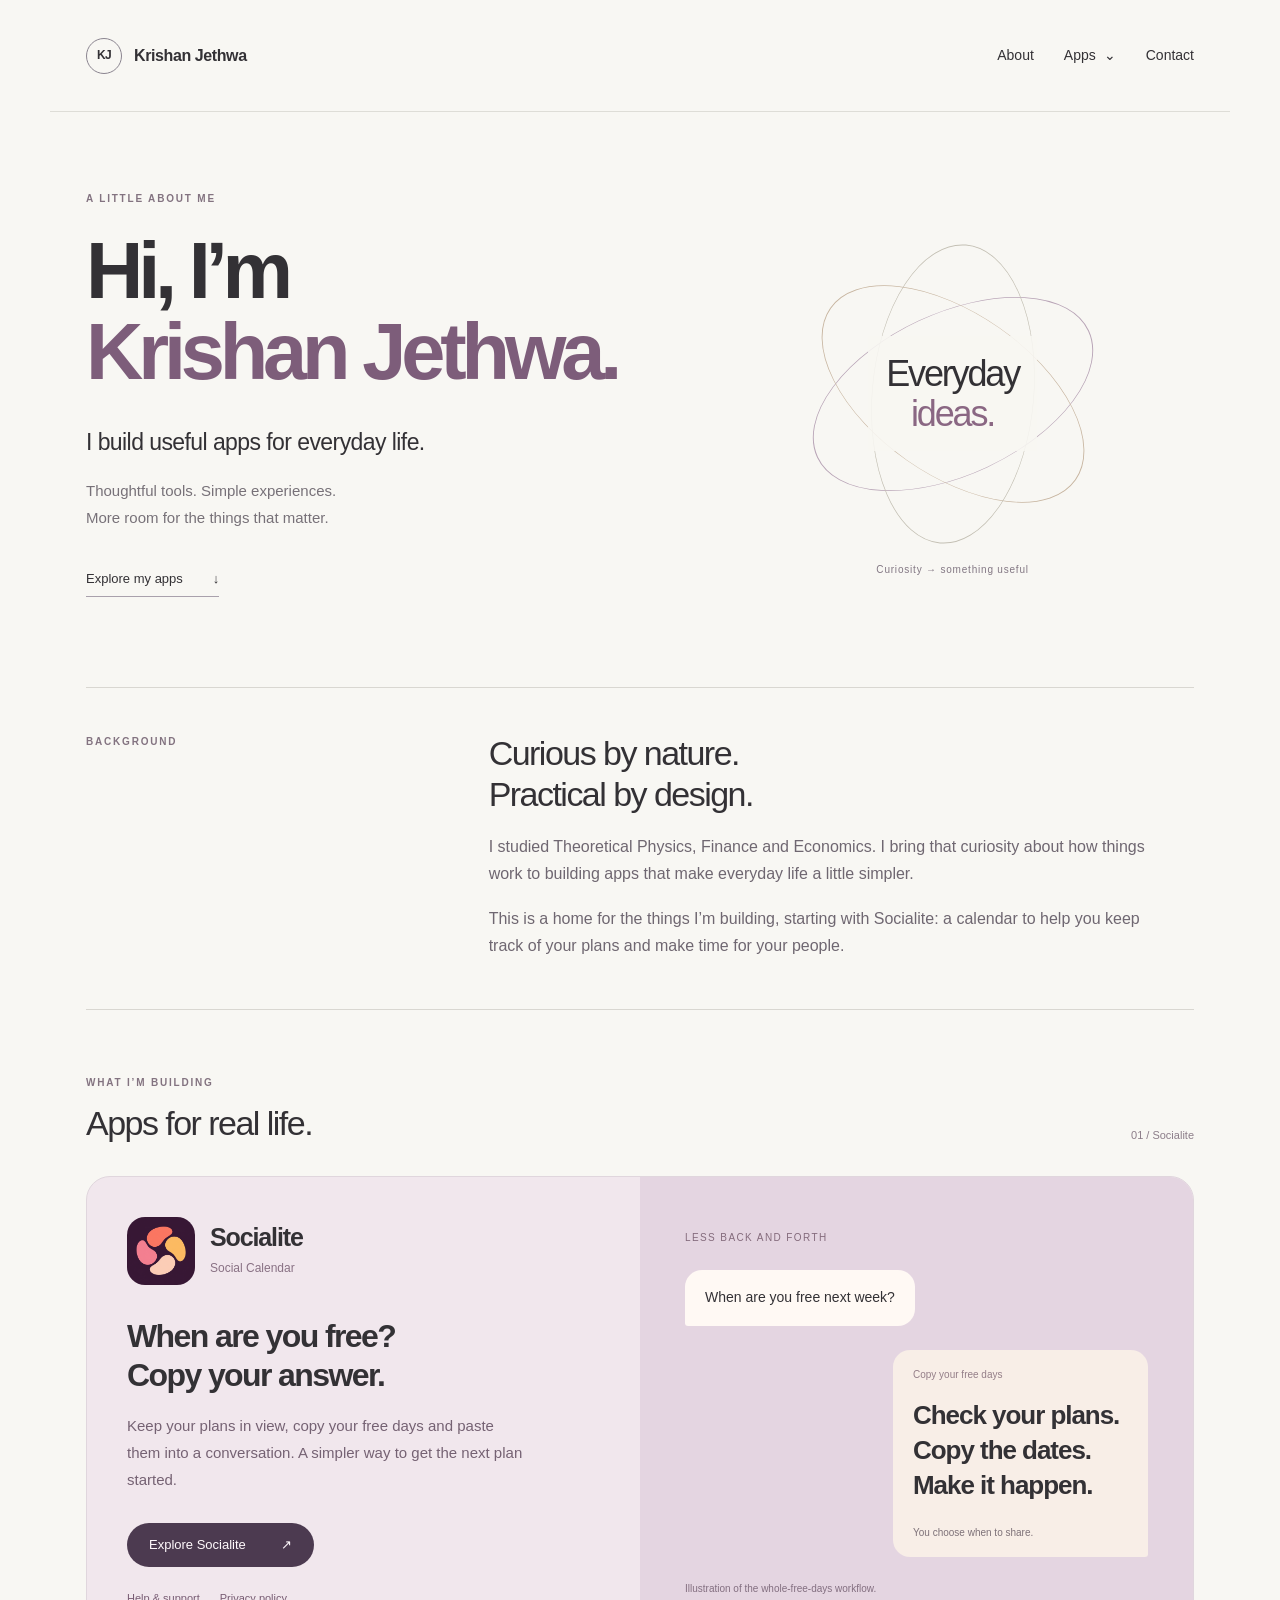
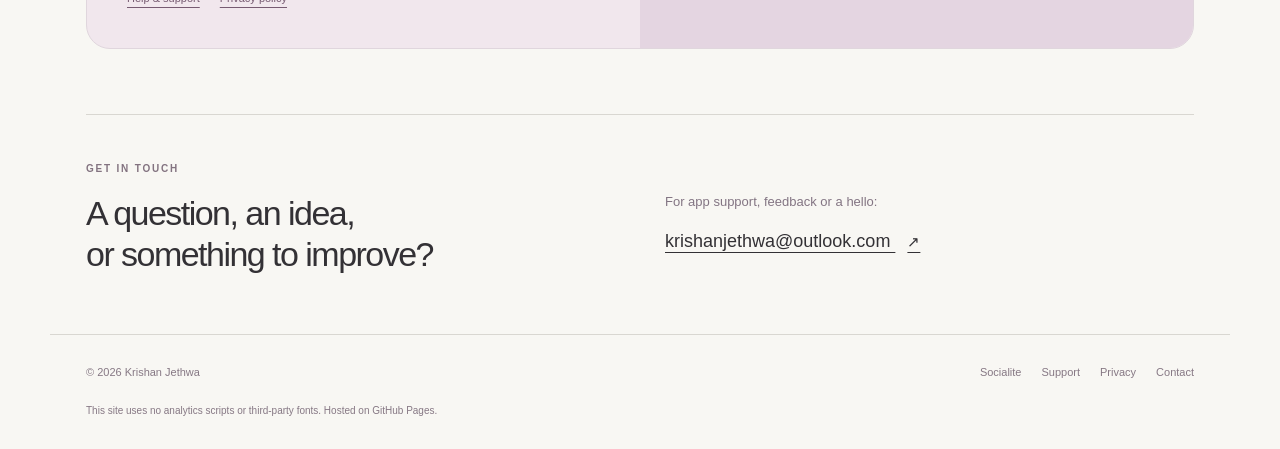
==== index.html @ 91be7a85 "Publish developer homepage and Socialite calendar website Replace the itinerary homepage with Krisha" ====
<!doctype html>
<html lang="en">
<head>
  <meta charset="utf-8">
  <meta name="viewport" content="width=device-width,initial-scale=1">
  <title>Krishan Jethwa · Apps for everyday life</title>
  <meta name="description" content="Krishan Jethwa builds useful apps for everyday life. Explore Socialite - Social Calendar, find support or get in touch.">
  <meta name="theme-color" content="#f8f7f3">
  <link rel="stylesheet" href="./developer.css">
</head>
<body>
  <a class="skip" href="#main">Skip to content</a>
  <header class="site-header">
    <a class="identity" href="./" aria-label="Krishan Jethwa home"><span class="monogram" aria-hidden="true">KJ</span><span>Krishan Jethwa</span></a>
    <nav aria-label="Main navigation">
      <a href="#about">About</a>
      <details class="app-menu">
        <summary>Apps <span aria-hidden="true">⌄</span></summary>
        <div class="dropdown"><a href="./socialite.html"><img src="./socialite-icon.png" width="36" height="36" alt=""><span><strong>Socialite</strong><small>Social Calendar</small></span><span aria-hidden="true">↗</span></a></div>
      </details>
      <a href="mailto:krishanjethwa@outlook.com">Contact</a>
    </nav>
  </header>
  <main id="main">
    <section class="hero" aria-labelledby="intro-title">
      <div class="hero-copy"><p class="eyebrow">A little about me</p><h1 id="intro-title">Hi, I’m<br><span>Krishan Jethwa.</span></h1><p class="lead">I build useful apps for everyday life.</p><p class="hero-note">Thoughtful tools. Simple experiences.<br>More room for the things that matter.</p><a class="text-link" href="#apps">Explore my apps <span aria-hidden="true">↓</span></a></div>
      <div class="hero-art" aria-hidden="true"><div class="orbit orbit-one"></div><div class="orbit orbit-two"></div><div class="orbit orbit-three"></div><div class="art-core">Everyday<br><em>ideas.</em></div><span class="art-note">Curiosity → something useful</span></div>
    </section>
    <section class="about" id="about" aria-labelledby="about-title"><p class="eyebrow">Background</p><div><h2 id="about-title">Curious by nature.<br>Practical by design.</h2><p>I studied Theoretical Physics, Finance and Economics. I bring that curiosity about how things work to building apps that make everyday life a little simpler.</p><p>This is a home for the things I’m building, starting with Socialite: a calendar to help you keep track of your plans and make time for your people.</p></div></section>
    <section class="apps-section" id="apps" aria-labelledby="apps-title"><div class="section-heading"><div><p class="eyebrow">What I’m building</p><h2 id="apps-title">Apps for real life.</h2></div><span class="small">01 / Socialite</span></div>
      <article class="app-card"><div class="app-info"><div class="app-heading"><img src="./socialite-icon.png" width="68" height="68" alt=""><div><h3>Socialite</h3><span>Social Calendar</span></div></div><h4>When are you free?<br>Copy your answer.</h4><p>Keep your plans in view, copy your free days and paste them into a conversation. A simpler way to get the next plan started.</p><a class="button" href="./socialite.html">Explore Socialite <span aria-hidden="true">↗</span></a><div class="app-links"><a href="./support.html">Help &amp; support</a><a href="./privacy.html">Privacy policy</a></div></div><div class="app-visual" aria-label="Socialite's availability-sharing workflow"><span class="visual-label">Less back and forth</span><div class="message ask">When are you free next week?</div><div class="message reply"><span>Copy your free days</span><strong>Check your plans.<br>Copy the dates.<br>Make it happen.</strong><small>You choose when to share.</small></div><span class="illustration-note">Illustration of the whole-free-days workflow.</span></div></article>
    </section>
    <section class="contact" id="contact"><div><p class="eyebrow">Get in touch</p><h2>A question, an idea,<br>or something to improve?</h2></div><div><p>For app support, feedback or a hello:</p><a class="email" href="mailto:krishanjethwa@outlook.com">krishanjethwa@outlook.com <span aria-hidden="true">↗</span></a></div></section>
  </main>
  <footer><span>© 2026 Krishan Jethwa</span><div><a href="./socialite.html">Socialite</a><a href="./support.html">Support</a><a href="./privacy.html">Privacy</a><a href="mailto:krishanjethwa@outlook.com">Contact</a></div><p>This site uses no analytics scripts or third-party fonts. Hosted on <a href="https://docs.github.com/en/site-policy/privacy-policies/github-general-privacy-statement">GitHub Pages</a>.</p></footer>
</body>
</html>
---- developer.css ----
*{box-sizing:border-box}html{scroll-behavior:smooth;scroll-padding-top:24px}body{margin:0;background:#f8f7f3;color:#333135;font:17px/1.7 -apple-system,BlinkMacSystemFont,"Segoe UI",sans-serif}a{color:inherit;text-underline-offset:5px}main,.site-header,footer{max-width:1180px;margin:auto;padding:0 36px}.site-header{height:112px;display:flex;align-items:center;justify-content:space-between;gap:22px;border-bottom:1px solid #deddd7}.identity{display:flex;align-items:center;gap:12px;font-size:16px;text-decoration:none;font-weight:620;letter-spacing:-.025em}.monogram{display:grid;place-items:center;width:36px;height:36px;border:1px solid #8b8590;border-radius:50%;font-size:12px;letter-spacing:-.05em}.site-header nav{display:flex;align-items:center;gap:30px;font-size:14px}.site-header nav>a{text-decoration:none}.app-menu{position:relative}.app-menu summary{list-style:none;cursor:pointer;display:flex;align-items:center;gap:8px}.app-menu summary::-webkit-details-marker{display:none}.dropdown{position:absolute;top:35px;right:-45px;z-index:3;width:260px;background:#fffdf9;border:1px solid #d9d2dc;box-shadow:0 14px 40px #40324b15;border-radius:15px;padding:10px}.dropdown a{display:flex;align-items:center;gap:12px;text-decoration:none;padding:10px;border-radius:9px}.dropdown a:hover{background:#f1e9f0}.dropdown img{border-radius:10px}.dropdown strong,.dropdown small{display:block;line-height:1.5}.dropdown small{font-size:11px;color:#716575}.dropdown a>span:last-child{margin-left:auto}.hero{display:grid;grid-template-columns:1.15fr 1fr;gap:70px;align-items:center;padding:78px 0 90px}.eyebrow{text-transform:uppercase;letter-spacing:.18em;font-size:10px;font-weight:750;color:#837380;margin:0 0 24px}h1{font-size:clamp(48px,6.2vw,80px);line-height:1.02;letter-spacing:-.065em;font-weight:560;margin:0 0 30px}h1 span{color:#7d5d7a}.lead{font-size:23px;letter-spacing:-.025em;margin:0 0 15px}.hero-note{font-size:15px;color:#777178;line-height:1.8}.text-link{display:inline-flex;gap:30px;margin-top:22px;text-decoration:none;font-size:13px;border-bottom:1px solid #a9a1ac;padding-bottom:6px}.hero-art{min-height:380px;position:relative;display:grid;place-items:center;overflow:hidden}.orbit{position:absolute;width:300px;height:300px;border:1px solid #b9a5b7;border-radius:50%;transform:rotate(-25deg) scaleY(.54)}.orbit-two{transform:rotate(35deg) scaleY(.54);border-color:#c8b6a1}.orbit-three{transform:rotate(95deg) scaleY(.54);border-color:#c4c0b4}.art-core{z-index:1;text-align:center;line-height:1.1;font-size:36px;letter-spacing:-.06em;background:#f8f7f3dd;padding:18px;font-weight:450}.art-core em{font-style:normal;color:#8a6783}.art-note{position:absolute;bottom:6px;font-size:10px;letter-spacing:.08em;color:#827783}.about{border-top:1px solid #d9d7d1;border-bottom:1px solid #d9d7d1;padding:45px 0 50px;display:grid;grid-template-columns:1fr 2fr;gap:50px}.about>div{max-width:680px}.about p:not(.eyebrow){color:#6f6771;font-size:16px;margin:18px 0 0}h2{font-size:34px;line-height:1.2;font-weight:520;letter-spacing:-.045em;margin:0}.apps-section{padding:64px 0 65px}.section-heading{display:flex;justify-content:space-between;align-items:flex-end;margin-bottom:32px}.section-heading .eyebrow{margin-bottom:12px}.small{font-size:11px;color:#8c7d89}.app-card{display:grid;grid-template-columns:1fr 1fr;overflow:hidden;border:1px solid #e0d6dd;border-radius:24px;background:#f1e7ed}.app-info{padding:40px}.app-heading{display:flex;gap:15px;align-items:center}.app-heading img{border-radius:18px}.app-heading h3{font-size:25px;letter-spacing:-.045em;margin:0;line-height:1.3;font-weight:620}.app-heading span{font-size:12px;color:#897184}.app-info h4{font-weight:550;font-size:32px;letter-spacing:-.05em;line-height:1.2;margin:32px 0 18px}.app-info p{font-size:15px;line-height:1.8;color:#756273;max-width:400px}.button{display:inline-flex;align-items:center;gap:35px;background:#4c3a50;color:#fff9fc;border-radius:100px;padding:11px 22px;text-decoration:none;font-size:13px;margin-top:15px}.button:hover{background:#73536f}.app-links{display:flex;gap:20px;margin-top:22px;font-size:11px;color:#775b72}.app-visual{background:#e4d5e1;padding:45px;display:flex;flex-direction:column;justify-content:center;gap:24px}.visual-label{font-size:10px;letter-spacing:.14em;text-transform:uppercase;color:#846b7c}.message{border-radius:17px;padding:16px 20px;font-size:14px}.ask{background:#fff9f4;align-self:flex-start;border-bottom-left-radius:3px}.reply{background:#f8eee7;align-self:flex-end;min-width:255px;border-bottom-right-radius:3px}.reply span{display:block;font-size:10px;color:#947e88;margin-bottom:15px}.reply strong{font-size:26px;line-height:1.35;letter-spacing:-.04em;font-weight:550;display:block}.reply small{display:block;margin-top:20px;font-size:10px;color:#7d7178}.illustration-note{font-size:10px;line-height:1.5;color:#836f80}.contact{display:grid;grid-template-columns:1fr 1fr;gap:50px;padding:45px 0 60px;border-top:1px solid #d9d7d1;align-items:center}.contact .eyebrow{margin-bottom:16px}.contact p:not(.eyebrow){font-size:13px;color:#837583}.email{font-size:18px;overflow-wrap:anywhere}.email span{font-size:15px;margin-left:12px}footer{display:flex;flex-wrap:wrap;justify-content:space-between;gap:20px;padding-top:28px;padding-bottom:30px;border-top:1px solid #d9d7d1;font-size:11px;color:#867884}footer>div{display:flex;gap:20px}footer>p{flex-basis:100%;font-size:10px;margin:0}footer a{text-decoration:none}.skip{position:absolute;left:15px;top:-70px;background:#fff;padding:10px;z-index:10}.skip:focus{top:10px}a:focus-visible,summary:focus-visible{outline:3px solid #956d91;outline-offset:5px}@media(max-width:800px){.hero{gap:20px}.hero-art{min-height:330px}.orbit{width:250px;height:250px}.app-info,.app-visual{padding:28px}.reply{min-width:0;width:100%}.contact{gap:25px}.email{font-size:16px}}@media(max-width:600px){main,.site-header,footer{padding-left:22px;padding-right:22px}.site-header{height:90px;gap:12px}.identity{font-size:12px;gap:8px}.monogram{width:29px;height:29px;font-size:10px}.site-header nav{gap:15px;font-size:12px}.hero{grid-template-columns:1fr;padding:45px 0 40px;gap:0}h1{font-size:54px}.lead{font-size:20px}.hero-note{font-size:14px}.hero-art{min-height:240px;margin-top:26px}.orbit{width:240px;height:240px}.art-core{font-size:29px}.art-note{bottom:0;font-size:9px}.about{grid-template-columns:1fr;gap:0;padding:30px 0 35px}.about .eyebrow{margin-bottom:18px}h2{font-size:29px}.apps-section{padding:38px 0}.section-heading .small{display:none}.app-card{grid-template-columns:1fr}.app-info,.app-visual{padding:28px}.app-info h4{font-size:30px}.app-visual{gap:22px}.reply{width:90%}.contact{grid-template-columns:1fr;padding:32px 0 40px;gap:12px}.contact .email{font-size:17px}.dropdown{right:-40px;width:250px}footer{font-size:10px}footer>div{gap:15px}}@media(prefers-reduced-motion:reduce){html{scroll-behavior:auto}}
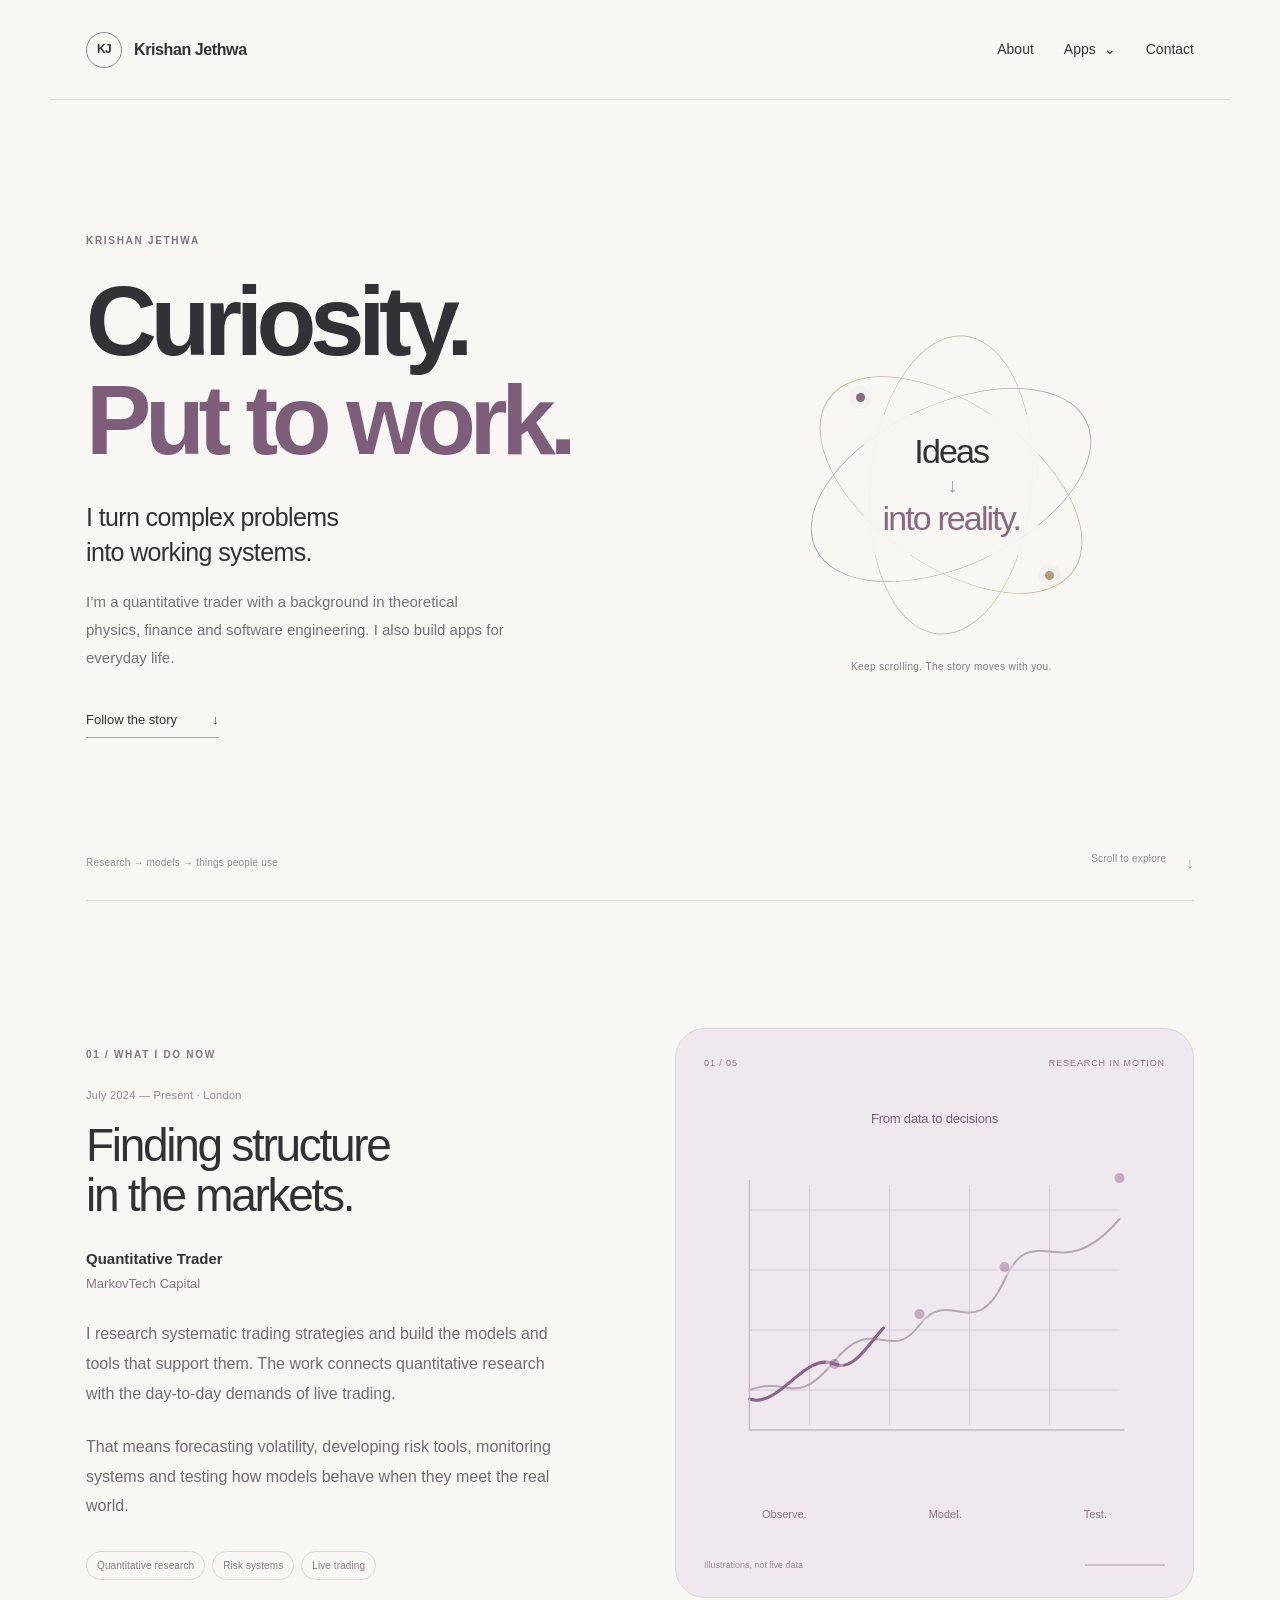
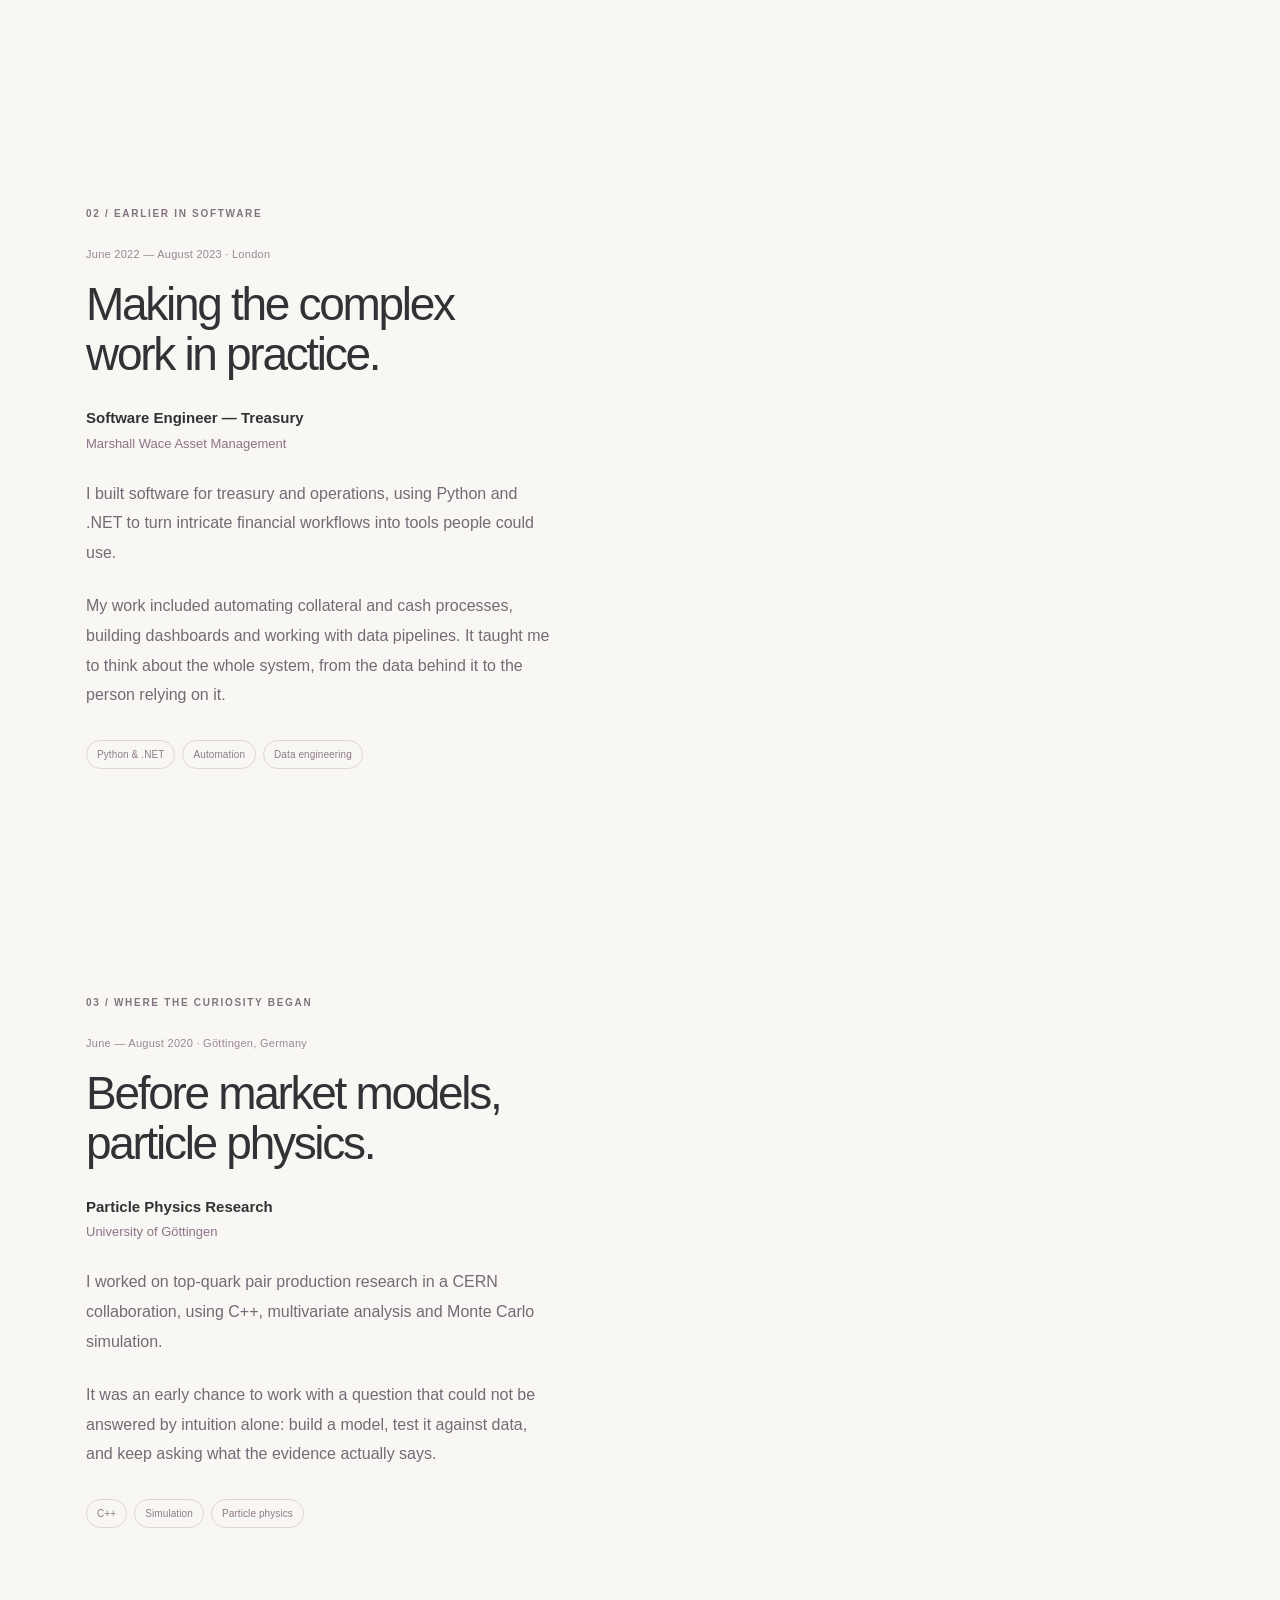
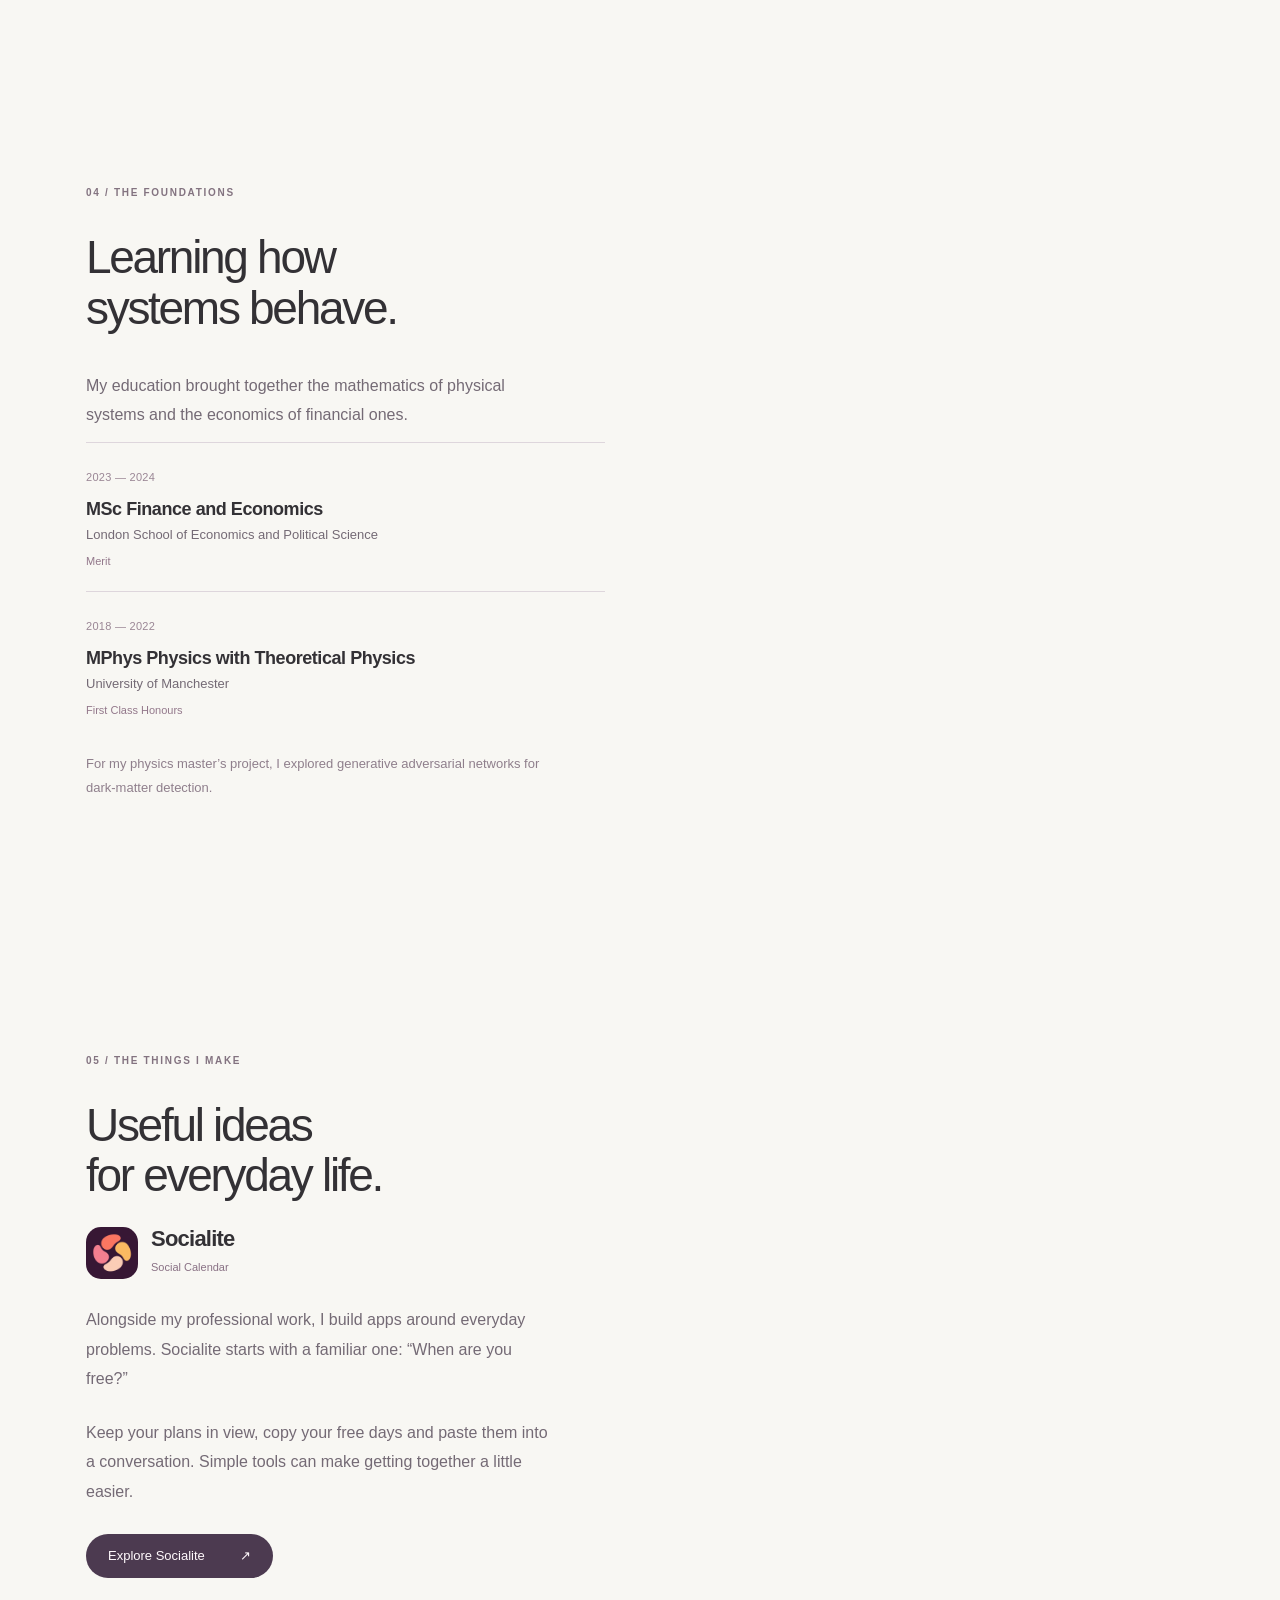
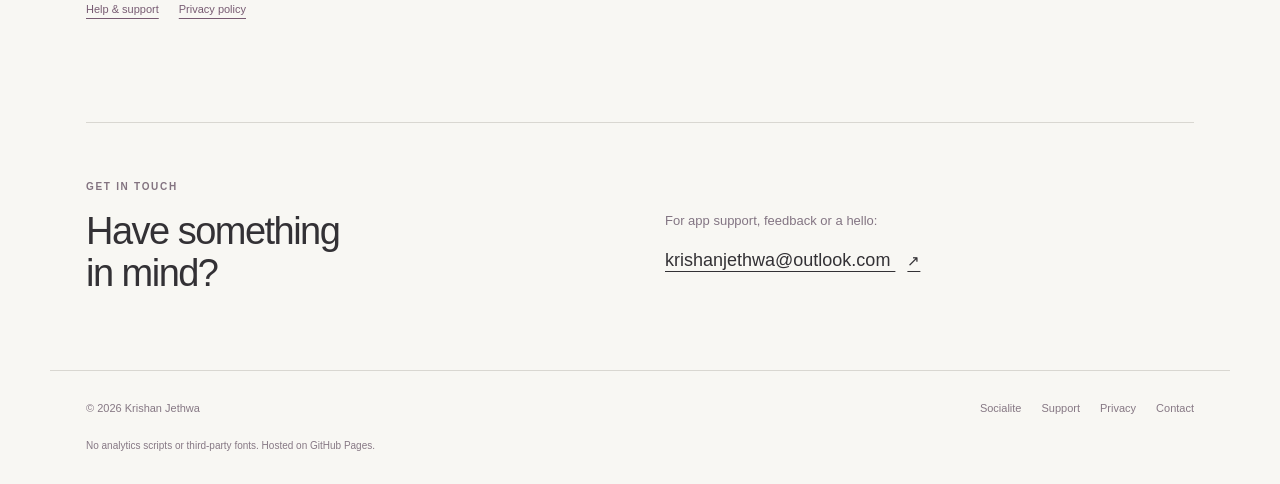
==== commit 67d4ede9: "Build scroll-linked professional story on developer homepage" ====
--- a/index.html
+++ b/index.html
@@ -3,35 +3,48 @@
 <head>
   <meta charset="utf-8">
   <meta name="viewport" content="width=device-width,initial-scale=1">
-  <title>Krishan Jethwa · Apps for everyday life</title>
-  <meta name="description" content="Krishan Jethwa builds useful apps for everyday life. Explore Socialite - Social Calendar, find support or get in touch.">
+  <title>Krishan Jethwa · Research, systems and everyday apps</title>
+  <meta name="description" content="Krishan Jethwa — quantitative trader with a background in theoretical physics, finance and software engineering. Explore my work, education and Socialite - Social Calendar.">
   <meta name="theme-color" content="#f8f7f3">
   <link rel="stylesheet" href="./developer.css">
+  <script src="./developer.js" defer></script>
 </head>
 <body>
   <a class="skip" href="#main">Skip to content</a>
   <header class="site-header">
     <a class="identity" href="./" aria-label="Krishan Jethwa home"><span class="monogram" aria-hidden="true">KJ</span><span>Krishan Jethwa</span></a>
-    <nav aria-label="Main navigation">
-      <a href="#about">About</a>
-      <details class="app-menu">
-        <summary>Apps <span aria-hidden="true">⌄</span></summary>
-        <div class="dropdown"><a href="./socialite.html"><img src="./socialite-icon.png" width="36" height="36" alt=""><span><strong>Socialite</strong><small>Social Calendar</small></span><span aria-hidden="true">↗</span></a></div>
-      </details>
-      <a href="mailto:krishanjethwa@outlook.com">Contact</a>
-    </nav>
+    <nav aria-label="Main navigation"><a href="#about">About</a><details class="app-menu"><summary>Apps <span aria-hidden="true">⌄</span></summary><div class="dropdown"><a href="./socialite.html"><img src="./socialite-icon.png" width="36" height="36" alt=""><span><strong>Socialite</strong><small>Social Calendar</small></span><span aria-hidden="true">↗</span></a></div></details><a href="mailto:krishanjethwa@outlook.com">Contact</a></nav>
   </header>
   <main id="main">
     <section class="hero" aria-labelledby="intro-title">
-      <div class="hero-copy"><p class="eyebrow">A little about me</p><h1 id="intro-title">Hi, I’m<br><span>Krishan Jethwa.</span></h1><p class="lead">I build useful apps for everyday life.</p><p class="hero-note">Thoughtful tools. Simple experiences.<br>More room for the things that matter.</p><a class="text-link" href="#apps">Explore my apps <span aria-hidden="true">↓</span></a></div>
-      <div class="hero-art" aria-hidden="true"><div class="orbit orbit-one"></div><div class="orbit orbit-two"></div><div class="orbit orbit-three"></div><div class="art-core">Everyday<br><em>ideas.</em></div><span class="art-note">Curiosity → something useful</span></div>
+      <div class="hero-copy"><p class="eyebrow">Krishan Jethwa</p><h1 id="intro-title">Curiosity.<br><span>Put to work.</span></h1><p class="lead">I turn complex problems<br>into working systems.</p><p class="hero-note">I’m a quantitative trader with a background in theoretical physics, finance and software engineering. I also build apps for everyday life.</p><a class="text-link" href="#about">Follow the story <span aria-hidden="true">↓</span></a></div>
+      <div class="hero-art" aria-hidden="true"><div class="hero-orbits"><div class="orbit orbit-one"></div><div class="orbit orbit-two"></div><div class="orbit orbit-three"></div><i class="orbit-point point-one"></i><i class="orbit-point point-two"></i><div class="art-core"><span>Ideas</span><span class="core-arrow">↓</span><em>into reality.</em></div></div><span class="art-note">Keep scrolling. The story moves with you.</span></div>
+      <div class="hero-foot"><span>Research → models → things people use</span><span class="scroll-cue" aria-hidden="true">Scroll to explore <b>↓</b></span></div>
     </section>
-    <section class="about" id="about" aria-labelledby="about-title"><p class="eyebrow">Background</p><div><h2 id="about-title">Curious by nature.<br>Practical by design.</h2><p>I studied Theoretical Physics, Finance and Economics. I bring that curiosity about how things work to building apps that make everyday life a little simpler.</p><p>This is a home for the things I’m building, starting with Socialite: a calendar to help you keep track of your plans and make time for your people.</p></div></section>
-    <section class="apps-section" id="apps" aria-labelledby="apps-title"><div class="section-heading"><div><p class="eyebrow">What I’m building</p><h2 id="apps-title">Apps for real life.</h2></div><span class="small">01 / Socialite</span></div>
-      <article class="app-card"><div class="app-info"><div class="app-heading"><img src="./socialite-icon.png" width="68" height="68" alt=""><div><h3>Socialite</h3><span>Social Calendar</span></div></div><h4>When are you free?<br>Copy your answer.</h4><p>Keep your plans in view, copy your free days and paste them into a conversation. A simpler way to get the next plan started.</p><a class="button" href="./socialite.html">Explore Socialite <span aria-hidden="true">↗</span></a><div class="app-links"><a href="./support.html">Help &amp; support</a><a href="./privacy.html">Privacy policy</a></div></div><div class="app-visual" aria-label="Socialite's availability-sharing workflow"><span class="visual-label">Less back and forth</span><div class="message ask">When are you free next week?</div><div class="message reply"><span>Copy your free days</span><strong>Check your plans.<br>Copy the dates.<br>Make it happen.</strong><small>You choose when to share.</small></div><span class="illustration-note">Illustration of the whole-free-days workflow.</span></div></article>
+    <section class="story" id="about" aria-label="My work and education">
+      <div class="story-grid">
+        <div class="chapters">
+          <article class="chapter is-active" data-chapter="0" aria-labelledby="work-title"><p class="eyebrow">01 / What I do now</p><p class="date">July 2024 — Present · London</p><h2 id="work-title">Finding structure<br>in the markets.</h2><div class="role"><strong>Quantitative Trader</strong><span>MarkovTech Capital</span></div><p>I research systematic trading strategies and build the models and tools that support them. The work connects quantitative research with the day-to-day demands of live trading.</p><p>That means forecasting volatility, developing risk tools, monitoring systems and testing how models behave when they meet the real world.</p><div class="tags"><span>Quantitative research</span><span>Risk systems</span><span>Live trading</span></div></article>
+          <article class="chapter" data-chapter="1" aria-labelledby="engineering-title"><p class="eyebrow">02 / Earlier in software</p><p class="date">June 2022 — August 2023 · London</p><h2 id="engineering-title">Making the complex<br>work in practice.</h2><div class="role"><strong>Software Engineer — Treasury</strong><span>Marshall Wace Asset Management</span></div><p>I built software for treasury and operations, using Python and .NET to turn intricate financial workflows into tools people could use.</p><p>My work included automating collateral and cash processes, building dashboards and working with data pipelines. It taught me to think about the whole system, from the data behind it to the person relying on it.</p><div class="tags"><span>Python &amp; .NET</span><span>Automation</span><span>Data engineering</span></div></article>
+          <article class="chapter" data-chapter="2" aria-labelledby="research-title"><p class="eyebrow">03 / Where the curiosity began</p><p class="date">June — August 2020 · Göttingen, Germany</p><h2 id="research-title">Before market models,<br>particle physics.</h2><div class="role"><strong>Particle Physics Research</strong><span>University of Göttingen</span></div><p>I worked on top-quark pair production research in a CERN collaboration, using C++, multivariate analysis and Monte Carlo simulation.</p><p>It was an early chance to work with a question that could not be answered by intuition alone: build a model, test it against data, and keep asking what the evidence actually says.</p><div class="tags"><span>C++</span><span>Simulation</span><span>Particle physics</span></div></article>
+          <article class="chapter education-chapter" data-chapter="3" aria-labelledby="education-title"><p class="eyebrow">04 / The foundations</p><h2 id="education-title">Learning how<br>systems behave.</h2><p>My education brought together the mathematics of physical systems and the economics of financial ones.</p><div class="degree"><span class="date">2023 — 2024</span><h3>MSc Finance and Economics</h3><p>London School of Economics and Political Science</p><span class="qualification">Merit</span></div><div class="degree"><span class="date">2018 — 2022</span><h3>MPhys Physics with Theoretical Physics</h3><p>University of Manchester</p><span class="qualification">First Class Honours</span></div><p class="education-note">For my physics master’s project, I explored generative adversarial networks for dark-matter detection.</p></article>
+          <article class="chapter" id="apps" data-chapter="4" aria-labelledby="apps-title"><p class="eyebrow">05 / The things I make</p><h2 id="apps-title">Useful ideas<br>for everyday life.</h2><div class="app-heading"><img src="./socialite-icon.png" width="52" height="52" alt=""><div><h3>Socialite</h3><span>Social Calendar</span></div></div><p>Alongside my professional work, I build apps around everyday problems. Socialite starts with a familiar one: “When are you free?”</p><p>Keep your plans in view, copy your free days and paste them into a conversation. Simple tools can make getting together a little easier.</p><a class="button" href="./socialite.html">Explore Socialite <span aria-hidden="true">↗</span></a><div class="app-links"><a href="./support.html">Help &amp; support</a><a href="./privacy.html">Privacy policy</a></div></article>
+        </div>
+        <aside class="stage" aria-label="Illustrations accompanying my work and education">
+          <div class="stage-top"><span class="stage-index" aria-hidden="true">01 / 05</span><span class="stage-topic" aria-hidden="true">Research in motion</span></div>
+          <div class="scene-stack" aria-hidden="true">
+            <div class="scene scene-markets is-active" data-scene="0"><div class="scene-kicker">From data to decisions</div><svg viewBox="0 0 440 340" role="presentation"><g class="grid-lines"><path d="M35 65H405M35 125H405M35 185H405M35 245H405M95 40V280M175 40V280M255 40V280M335 40V280"/></g><path class="curve curve-faint" pathLength="1" d="M35 245C75 230 80 265 120 216S175 220 205 180S260 200 290 135S345 145 405 74"/><path class="curve market-line" pathLength="1" d="M35 265C65 275 90 217 120 230S168 166 205 180S260 114 290 133S350 88 405 44"/><g class="market-points"><circle cx="120" cy="230" r="7"/><circle cx="205" cy="180" r="7"/><circle cx="290" cy="133" r="7"/><circle cx="405" cy="44" r="7"/></g><path class="axis" d="M35 35V285H410"/></svg><div class="scene-bottom"><span>Observe.</span><span>Model.</span><span>Test.</span></div></div>
+            <div class="scene scene-systems" data-scene="1"><div class="scene-kicker">Connecting the pieces</div><svg viewBox="0 0 440 340" role="presentation"><g class="system-wires"><path pathLength="1" d="M84 85H166Q194 85 194 114V168H250M84 252H166Q194 252 194 222V168M310 168H363"/></g><g class="system-node node-one"><rect x="30" y="55" width="108" height="65" rx="17"/><text x="84" y="94">DATA</text></g><g class="system-node node-two"><rect x="30" y="222" width="108" height="65" rx="17"/><text x="84" y="261">MODELS</text></g><g class="system-node node-core"><rect x="220" y="128" width="108" height="80" rx="22"/><text x="274" y="175">SYSTEM</text></g><g class="system-output"><rect x="350" y="112" width="60" height="112" rx="16"/><path d="M365 195V175M380 195V155M395 195V136"/></g></svg><div class="scene-bottom"><span>A tool is only useful if it works for the person using it.</span></div></div>
+            <div class="scene scene-particles" data-scene="2"><div class="scene-kicker">Asking better questions</div><svg viewBox="0 0 440 340" role="presentation"><g class="detector-rings"><circle cx="220" cy="170" r="120"/><circle cx="220" cy="170" r="83"/><circle cx="220" cy="170" r="40"/><path d="M90 170H350M220 40V300"/></g><g class="particle-tracks"><path pathLength="1" d="M220 170Q253 75 359 66M220 170Q100 104 65 183M220 170Q307 186 325 288M220 170Q163 220 139 289M220 170Q241 134 228 41M220 170Q295 228 382 215"/></g><g class="particle-dots"><circle cx="359" cy="66" r="6"/><circle cx="65" cy="183" r="5"/><circle cx="325" cy="288" r="5"/><circle cx="139" cy="289" r="6"/><circle cx="228" cy="41" r="4"/><circle cx="382" cy="215" r="4"/></g><circle class="collision" cx="220" cy="170" r="10"/></svg><div class="scene-bottom"><span>Questions → models → evidence</span></div></div>
+            <div class="scene scene-education" data-scene="3"><div class="scene-kicker">Different fields. A shared curiosity.</div><div class="education-art"><div class="education-orbit orbit-a"></div><div class="education-orbit orbit-b"></div><div class="education-orbit orbit-c"></div><div class="education-center">How does<br><em>it work?</em></div><span class="subject subject-physics">Physics</span><span class="subject subject-finance">Finance</span><span class="subject subject-economics">Economics</span></div><div class="scene-bottom"><span>Manchester</span><span>London School of Economics</span></div></div>
+            <div class="scene scene-apps" data-scene="4"><div class="scene-kicker">Making time for your people</div><div class="calendar-art"><div class="calendar-top"><span>Your week</span><img src="./socialite-icon.png" width="28" height="28" alt=""></div><div class="calendar-row"><span>Mon</span><i class="event event-one">Dinner</i></div><div class="calendar-row free-row"><span>Tue</span><i>Free day</i></div><div class="calendar-row"><span>Wed</span><i class="event event-two">Coffee</i></div><div class="calendar-row free-row"><span>Thu</span><i>Free day</i></div><div class="calendar-row"><span>Fri</span><i class="event event-three">Birthday</i></div><div class="availability-bubble">✓ Free days, ready to paste</div></div><div class="scene-bottom"><span>Check your plans. Copy the dates. Make a plan.</span></div></div>
+          </div>
+          <div class="stage-foot"><span>Illustrations, not live data</span><div class="stage-progress"><i></i></div></div>
+        </aside>
+      </div>
     </section>
-    <section class="contact" id="contact"><div><p class="eyebrow">Get in touch</p><h2>A question, an idea,<br>or something to improve?</h2></div><div><p>For app support, feedback or a hello:</p><a class="email" href="mailto:krishanjethwa@outlook.com">krishanjethwa@outlook.com <span aria-hidden="true">↗</span></a></div></section>
+    <section class="contact" id="contact"><div><p class="eyebrow">Get in touch</p><h2>Have something<br>in mind?</h2></div><div><p>For app support, feedback or a hello:</p><a class="email" href="mailto:krishanjethwa@outlook.com">krishanjethwa@outlook.com <span aria-hidden="true">↗</span></a></div></section>
   </main>
-  <footer><span>© 2026 Krishan Jethwa</span><div><a href="./socialite.html">Socialite</a><a href="./support.html">Support</a><a href="./privacy.html">Privacy</a><a href="mailto:krishanjethwa@outlook.com">Contact</a></div><p>This site uses no analytics scripts or third-party fonts. Hosted on <a href="https://docs.github.com/en/site-policy/privacy-policies/github-general-privacy-statement">GitHub Pages</a>.</p></footer>
+  <footer><span>© 2026 Krishan Jethwa</span><div><a href="./socialite.html">Socialite</a><a href="./support.html">Support</a><a href="./privacy.html">Privacy</a><a href="mailto:krishanjethwa@outlook.com">Contact</a></div><p>No analytics scripts or third-party fonts. Hosted on <a href="https://docs.github.com/en/site-policy/privacy-policies/github-general-privacy-statement">GitHub Pages</a>.</p></footer>
 </body>
 </html>
--- a/developer.css
+++ b/developer.css
@@ -1 +1 @@
-*{box-sizing:border-box}html{scroll-behavior:smooth;scroll-padding-top:24px}body{margin:0;background:#f8f7f3;color:#333135;font:17px/1.7 -apple-system,BlinkMacSystemFont,"Segoe UI",sans-serif}a{color:inherit;text-underline-offset:5px}main,.site-header,footer{max-width:1180px;margin:auto;padding:0 36px}.site-header{height:112px;display:flex;align-items:center;justify-content:space-between;gap:22px;border-bottom:1px solid #deddd7}.identity{display:flex;align-items:center;gap:12px;font-size:16px;text-decoration:none;font-weight:620;letter-spacing:-.025em}.monogram{display:grid;place-items:center;width:36px;height:36px;border:1px solid #8b8590;border-radius:50%;font-size:12px;letter-spacing:-.05em}.site-header nav{display:flex;align-items:center;gap:30px;font-size:14px}.site-header nav>a{text-decoration:none}.app-menu{position:relative}.app-menu summary{list-style:none;cursor:pointer;display:flex;align-items:center;gap:8px}.app-menu summary::-webkit-details-marker{display:none}.dropdown{position:absolute;top:35px;right:-45px;z-index:3;width:260px;background:#fffdf9;border:1px solid #d9d2dc;box-shadow:0 14px 40px #40324b15;border-radius:15px;padding:10px}.dropdown a{display:flex;align-items:center;gap:12px;text-decoration:none;padding:10px;border-radius:9px}.dropdown a:hover{background:#f1e9f0}.dropdown img{border-radius:10px}.dropdown strong,.dropdown small{display:block;line-height:1.5}.dropdown small{font-size:11px;color:#716575}.dropdown a>span:last-child{margin-left:auto}.hero{display:grid;grid-template-columns:1.15fr 1fr;gap:70px;align-items:center;padding:78px 0 90px}.eyebrow{text-transform:uppercase;letter-spacing:.18em;font-size:10px;font-weight:750;color:#837380;margin:0 0 24px}h1{font-size:clamp(48px,6.2vw,80px);line-height:1.02;letter-spacing:-.065em;font-weight:560;margin:0 0 30px}h1 span{color:#7d5d7a}.lead{font-size:23px;letter-spacing:-.025em;margin:0 0 15px}.hero-note{font-size:15px;color:#777178;line-height:1.8}.text-link{display:inline-flex;gap:30px;margin-top:22px;text-decoration:none;font-size:13px;border-bottom:1px solid #a9a1ac;padding-bottom:6px}.hero-art{min-height:380px;position:relative;display:grid;place-items:center;overflow:hidden}.orbit{position:absolute;width:300px;height:300px;border:1px solid #b9a5b7;border-radius:50%;transform:rotate(-25deg) scaleY(.54)}.orbit-two{transform:rotate(35deg) scaleY(.54);border-color:#c8b6a1}.orbit-three{transform:rotate(95deg) scaleY(.54);border-color:#c4c0b4}.art-core{z-index:1;text-align:center;line-height:1.1;font-size:36px;letter-spacing:-.06em;background:#f8f7f3dd;padding:18px;font-weight:450}.art-core em{font-style:normal;color:#8a6783}.art-note{position:absolute;bottom:6px;font-size:10px;letter-spacing:.08em;color:#827783}.about{border-top:1px solid #d9d7d1;border-bottom:1px solid #d9d7d1;padding:45px 0 50px;display:grid;grid-template-columns:1fr 2fr;gap:50px}.about>div{max-width:680px}.about p:not(.eyebrow){color:#6f6771;font-size:16px;margin:18px 0 0}h2{font-size:34px;line-height:1.2;font-weight:520;letter-spacing:-.045em;margin:0}.apps-section{padding:64px 0 65px}.section-heading{display:flex;justify-content:space-between;align-items:flex-end;margin-bottom:32px}.section-heading .eyebrow{margin-bottom:12px}.small{font-size:11px;color:#8c7d89}.app-card{display:grid;grid-template-columns:1fr 1fr;overflow:hidden;border:1px solid #e0d6dd;border-radius:24px;background:#f1e7ed}.app-info{padding:40px}.app-heading{display:flex;gap:15px;align-items:center}.app-heading img{border-radius:18px}.app-heading h3{font-size:25px;letter-spacing:-.045em;margin:0;line-height:1.3;font-weight:620}.app-heading span{font-size:12px;color:#897184}.app-info h4{font-weight:550;font-size:32px;letter-spacing:-.05em;line-height:1.2;margin:32px 0 18px}.app-info p{font-size:15px;line-height:1.8;color:#756273;max-width:400px}.button{display:inline-flex;align-items:center;gap:35px;background:#4c3a50;color:#fff9fc;border-radius:100px;padding:11px 22px;text-decoration:none;font-size:13px;margin-top:15px}.button:hover{background:#73536f}.app-links{display:flex;gap:20px;margin-top:22px;font-size:11px;color:#775b72}.app-visual{background:#e4d5e1;padding:45px;display:flex;flex-direction:column;justify-content:center;gap:24px}.visual-label{font-size:10px;letter-spacing:.14em;text-transform:uppercase;color:#846b7c}.message{border-radius:17px;padding:16px 20px;font-size:14px}.ask{background:#fff9f4;align-self:flex-start;border-bottom-left-radius:3px}.reply{background:#f8eee7;align-self:flex-end;min-width:255px;border-bottom-right-radius:3px}.reply span{display:block;font-size:10px;color:#947e88;margin-bottom:15px}.reply strong{font-size:26px;line-height:1.35;letter-spacing:-.04em;font-weight:550;display:block}.reply small{display:block;margin-top:20px;font-size:10px;color:#7d7178}.illustration-note{font-size:10px;line-height:1.5;color:#836f80}.contact{display:grid;grid-template-columns:1fr 1fr;gap:50px;padding:45px 0 60px;border-top:1px solid #d9d7d1;align-items:center}.contact .eyebrow{margin-bottom:16px}.contact p:not(.eyebrow){font-size:13px;color:#837583}.email{font-size:18px;overflow-wrap:anywhere}.email span{font-size:15px;margin-left:12px}footer{display:flex;flex-wrap:wrap;justify-content:space-between;gap:20px;padding-top:28px;padding-bottom:30px;border-top:1px solid #d9d7d1;font-size:11px;color:#867884}footer>div{display:flex;gap:20px}footer>p{flex-basis:100%;font-size:10px;margin:0}footer a{text-decoration:none}.skip{position:absolute;left:15px;top:-70px;background:#fff;padding:10px;z-index:10}.skip:focus{top:10px}a:focus-visible,summary:focus-visible{outline:3px solid #956d91;outline-offset:5px}@media(max-width:800px){.hero{gap:20px}.hero-art{min-height:330px}.orbit{width:250px;height:250px}.app-info,.app-visual{padding:28px}.reply{min-width:0;width:100%}.contact{gap:25px}.email{font-size:16px}}@media(max-width:600px){main,.site-header,footer{padding-left:22px;padding-right:22px}.site-header{height:90px;gap:12px}.identity{font-size:12px;gap:8px}.monogram{width:29px;height:29px;font-size:10px}.site-header nav{gap:15px;font-size:12px}.hero{grid-template-columns:1fr;padding:45px 0 40px;gap:0}h1{font-size:54px}.lead{font-size:20px}.hero-note{font-size:14px}.hero-art{min-height:240px;margin-top:26px}.orbit{width:240px;height:240px}.art-core{font-size:29px}.art-note{bottom:0;font-size:9px}.about{grid-template-columns:1fr;gap:0;padding:30px 0 35px}.about .eyebrow{margin-bottom:18px}h2{font-size:29px}.apps-section{padding:38px 0}.section-heading .small{display:none}.app-card{grid-template-columns:1fr}.app-info,.app-visual{padding:28px}.app-info h4{font-size:30px}.app-visual{gap:22px}.reply{width:90%}.contact{grid-template-columns:1fr;padding:32px 0 40px;gap:12px}.contact .email{font-size:17px}.dropdown{right:-40px;width:250px}footer{font-size:10px}footer>div{gap:15px}}@media(prefers-reduced-motion:reduce){html{scroll-behavior:auto}}
+*{box-sizing:border-box}html{scroll-behavior:smooth;scroll-padding-top:100px}body{margin:0;background:#f8f7f3;color:#333135;font:17px/1.7 -apple-system,BlinkMacSystemFont,"Segoe UI",sans-serif}a{color:inherit;text-underline-offset:5px}main,.site-header,footer{max-width:1180px;margin:auto;padding:0 36px}.site-header{height:100px;display:flex;align-items:center;justify-content:space-between;gap:22px;border-bottom:1px solid #deddd7;position:relative;z-index:5}.identity{display:flex;align-items:center;gap:12px;font-size:16px;text-decoration:none;font-weight:620;letter-spacing:-.025em}.monogram{display:grid;place-items:center;width:36px;height:36px;border:1px solid #8b8590;border-radius:50%;font-size:12px;letter-spacing:-.05em}.site-header nav{display:flex;align-items:center;gap:30px;font-size:14px}.site-header nav>a{text-decoration:none}.app-menu{position:relative}.app-menu summary{list-style:none;cursor:pointer;display:flex;align-items:center;gap:8px}.app-menu summary::-webkit-details-marker{display:none}.dropdown{position:absolute;top:35px;right:-45px;z-index:3;width:260px;background:#fffdf9;border:1px solid #d9d2dc;box-shadow:0 14px 40px #40324b15;border-radius:15px;padding:10px}.dropdown a{display:flex;align-items:center;gap:12px;text-decoration:none;padding:10px;border-radius:9px}.dropdown a:hover{background:#f1e9f0}.dropdown img{border-radius:10px}.dropdown strong,.dropdown small{display:block;line-height:1.5}.dropdown small{font-size:11px;color:#716575}.dropdown a>span:last-child{margin-left:auto}.hero{position:relative;display:grid;grid-template-columns:1.2fr 1fr;gap:40px;align-items:center;min-height:min(810px,calc(100svh - 100px));padding:70px 0 100px}.eyebrow{text-transform:uppercase;letter-spacing:.17em;font-size:10px;font-weight:750;color:#837380;margin:0 0 23px}h1{font-size:clamp(58px,7.8vw,98px);line-height:1.01;letter-spacing:-.065em;font-weight:550;margin:0 0 30px}h1 span{color:#7d5d7a}.lead{font-size:25px;line-height:1.4;letter-spacing:-.025em;margin:0 0 18px}.hero-note{font-size:15px;color:#777178;max-width:425px;line-height:1.85}.text-link{display:inline-flex;gap:35px;margin-top:22px;text-decoration:none;font-size:13px;border-bottom:1px solid #a9a1ac;padding-bottom:6px}.hero-art{min-height:380px;position:relative;display:grid;place-items:center;overflow:hidden}.hero-orbits{position:relative;display:grid;place-items:center;width:350px;height:350px;transform:translateY(var(--hero-y,0)) rotate(var(--hero-turn,0deg));opacity:var(--hero-opacity,1)}.orbit{position:absolute;width:300px;height:300px;border:1px solid #b9a5b7;border-radius:50%;transform:rotate(-25deg) scaleY(.54)}.orbit-two{transform:rotate(35deg) scaleY(.54);border-color:#c8b6a1}.orbit-three{transform:rotate(95deg) scaleY(.54);border-color:#c4c0b4}.orbit-point{position:absolute;width:9px;height:9px;background:#8a6783;border-radius:50%;top:83px;left:80px;box-shadow:0 0 0 7px #8a678309}.point-two{top:auto;left:auto;right:72px;bottom:80px;background:#b69c76}.art-core{z-index:1;text-align:center;line-height:1.1;font-size:34px;letter-spacing:-.055em;background:#f8f7f3e8;padding:18px;font-weight:450}.art-core>span,.art-core>em{display:block}.art-core em{font-style:normal;color:#8a6783}.core-arrow{font-size:20px;line-height:1.5;color:#a6a0a8}.art-note{position:absolute;bottom:0;font-size:10px;letter-spacing:.04em;color:#827783}.hero-foot{position:absolute;left:0;right:0;bottom:25px;display:flex;align-items:center;justify-content:space-between;font-size:10px;color:#948894;letter-spacing:.02em}.scroll-cue{display:flex;gap:20px}.scroll-cue b{font-size:15px;font-weight:400}.story{border-top:1px solid #d9d7d1;padding-top:25px}.story-grid{position:relative;display:grid;grid-template-columns:1fr 1fr;gap:70px}.chapter{min-height:86svh;display:flex;flex-direction:column;justify-content:center;align-items:flex-start;padding:70px 0;scroll-margin-top:40px}.chapter h2{font-size:clamp(34px,3.7vw,46px);line-height:1.1;font-weight:530;letter-spacing:-.05em;margin:8px 0 25px}.chapter p:not(.eyebrow):not(.date){font-size:16px;line-height:1.85;color:#746a75;max-width:465px;margin:12px 0}.date{font-size:11px;letter-spacing:.025em;color:#9a8695;margin:0 0 7px}.role{display:flex;flex-direction:column;gap:2px;font-size:15px;margin-bottom:12px}.role strong{font-weight:600}.role>span{font-size:13px;color:#8c7487}.tags{display:flex;flex-wrap:wrap;gap:7px;margin-top:18px}.tags span{font-size:10px;letter-spacing:.01em;padding:5px 10px;border:1px solid #ddd5db;border-radius:30px;color:#8e7a88}.stage{position:sticky;top:max(35px,calc((100svh - 570px)/2));height:570px;max-height:83svh;align-self:start;margin:calc((86svh - 570px)/2) 0;border:1px solid #dfd6dd;border-radius:30px;background:#f0e8ef;overflow:hidden;transition:background-color .5s,border-color .5s;--accent:#8d628a;--draw:.7;--travel:0px;--angle:0deg}.stage[data-active="1"]{background:#e9ede9;border-color:#d8dfd8;--accent:#658373}.stage[data-active="2"]{background:#eae9f0;border-color:#dad8e6;--accent:#7a739e}.stage[data-active="3"]{background:#eee9e1;border-color:#e2d9cb;--accent:#a3875a}.stage[data-active="4"]{background:#efdee9;border-color:#e3cddd;--accent:#936387}.stage-top{padding:27px 28px 0;display:flex;justify-content:space-between;gap:20px;font-size:9px;text-transform:uppercase;letter-spacing:.1em;color:#8b7786}.stage-index{font-variant-numeric:tabular-nums;white-space:nowrap}.scene-stack{position:absolute;inset:80px 22px 82px}.scene{position:absolute;inset:0;display:flex;flex-direction:column;justify-content:center;opacity:0;visibility:hidden;transform:translateY(15px);transition:opacity .35s,transform .45s,visibility .35s}.scene.is-active{opacity:1;visibility:visible;transform:translateY(0)}.scene-kicker{text-align:center;font-size:13px;color:#766477;letter-spacing:-.015em;margin:8px 0 15px}.scene svg{width:100%;height:auto;max-height:340px;overflow:visible}.scene-bottom{font-size:11px;color:#897685;display:flex;justify-content:space-around;text-align:center;gap:10px;margin:20px 8px 0}.stage-foot{position:absolute;bottom:24px;left:28px;right:28px;color:#a18e9c;font-size:9px;display:flex;align-items:center;justify-content:space-between;gap:20px}.stage-progress{width:80px;height:2px;background:#cfc0cb;overflow:hidden}.stage-progress i{display:block;width:100%;height:100%;transform-origin:left;background:var(--accent);transform:scaleX(var(--overall,.1));transition:background-color .4s}.grid-lines{stroke:#d6c9d3;fill:none;stroke-width:1}.axis{stroke:#c6b6c2;fill:none;stroke-width:1.3}.curve{fill:none;stroke-width:3;stroke-linecap:round;stroke:var(--accent)}.curve-faint{stroke:#b5a7b4;stroke-width:2}.market-line{stroke-dasharray:1;stroke-dashoffset:calc(1 - var(--draw));transform:translateY(var(--travel))}.market-points{fill:var(--accent);stroke:#f0e8ef;stroke-width:4;opacity:var(--detail-opacity,.9);transform:translateY(var(--travel))}.system-wires{stroke:#9aafa2;stroke-width:2;fill:none;stroke-dasharray:1;stroke-dashoffset:calc(1 - var(--draw))}.system-node rect{fill:#f9faf6;stroke:#c1cec3;stroke-width:1}.system-node text{font-size:10px;fill:#6b8776;text-anchor:middle;letter-spacing:.1em;font-family:inherit}.node-one{transform:translateY(var(--travel))}.node-two{transform:translateY(var(--opposite-travel,0px))}.node-core rect{fill:#5e7b6a;stroke:none}.node-core text{fill:#fffdf5}.system-output rect{fill:#d8e1d7;stroke:#bdcbbd;stroke-width:1}.system-output path{stroke:#6c8977;stroke-width:7;stroke-linecap:round;fill:none}.detector-rings{stroke:#c6c2d7;stroke-width:1;fill:none}.particle-tracks{fill:none;stroke:#9185b2;stroke-width:2;stroke-dasharray:1;stroke-dashoffset:calc(1 - var(--draw));transform-origin:220px 170px;transform:rotate(var(--angle))}.particle-tracks path:nth-child(2n){stroke:#b6a17e}.particle-dots{fill:#8f80ae;opacity:var(--detail-opacity,.9);transform-origin:220px 170px;transform:rotate(var(--angle))}.collision{fill:#807099;stroke:#f8f7f3;stroke-width:5}.education-art{position:relative;display:grid;place-items:center;min-height:290px}.education-orbit{position:absolute;width:235px;height:235px;border:1px solid #bfae8f;border-radius:50%;transform:rotate(var(--angle)) scaleY(.6)}.orbit-b{transform:rotate(70deg) scaleY(.6);border-color:#b5a0b6}.orbit-c{transform:rotate(-60deg) scaleY(.6);border-color:#b9b6a1}.education-center{text-align:center;position:relative;background:#eee9e1e8;padding:13px;font-size:29px;line-height:1.15;letter-spacing:-.04em}.education-center em{font-style:normal;color:#9e805d}.subject{position:absolute;font-size:10px;background:#f8f4ea;padding:4px 10px;border:1px solid #d9cdbb;border-radius:20px;transform:translateY(var(--travel))}.subject-physics{left:10px;top:45px}.subject-finance{right:5px;top:85px}.subject-economics{bottom:25px}.calendar-art{position:relative;padding:20px 22px;background:#fff9f5;border:1px solid #ddcbd6;border-radius:22px;margin:8px 15px 20px;transform:translateY(var(--travel));box-shadow:0 20px 50px #6539570b}.calendar-top{display:flex;align-items:center;justify-content:space-between;font-size:15px;font-weight:550;margin-bottom:18px}.calendar-top img{border-radius:8px}.calendar-row{display:flex;align-items:center;gap:18px;min-height:42px;border-top:1px solid #eee3e8;font-size:11px}.calendar-row>span{color:#9b8391;width:27px}.calendar-row i{font-style:normal;font-size:10px}.event{display:block;border-radius:5px;padding:5px 10px;flex:1}.event-one{background:#d8d8bd;color:#656952}.event-two{background:#e4cddf;color:#86647f}.event-three{background:#f0d3bb;color:#9c7659}.free-row i{color:#938093}.availability-bubble{position:absolute;right:10px;bottom:-25px;background:#77526f;color:#fff8fb;box-shadow:0 8px 20px #704c6c25;padding:10px 17px;border-radius:100px;font-size:10px;transform:translateY(var(--opposite-travel,0px))}.degree{border-top:1px solid #ded6dc;width:100%;padding:19px 0 16px}.degree h3{font-size:18px;line-height:1.35;font-weight:580;letter-spacing:-.025em;margin:6px 0 4px}.chapter .degree p{font-size:13px!important;margin:0!important;line-height:1.6!important}.qualification{font-size:11px;color:#93788b}.chapter p.education-note{font-size:13px!important;color:#8f7f8c!important}.education-chapter{min-height:100svh}.app-heading{display:flex;gap:13px;align-items:center;margin-bottom:12px}.app-heading img{border-radius:15px}.app-heading h3{font-size:22px;letter-spacing:-.035em;margin:0;line-height:1.2;font-weight:600}.app-heading span{font-size:11px;color:#897184}.button{display:inline-flex;align-items:center;gap:35px;background:#4c3a50;color:#fff9fc;border-radius:100px;padding:11px 22px;text-decoration:none;font-size:13px;margin-top:15px}.button:hover{background:#73536f}.app-links{display:flex;gap:20px;margin-top:22px;font-size:11px;color:#775b72}.contact{display:grid;grid-template-columns:1fr 1fr;gap:50px;padding:55px 0 75px;border-top:1px solid #d9d7d1;align-items:center}.contact .eyebrow{margin-bottom:16px}.contact h2{font-size:38px;line-height:1.1;letter-spacing:-.04em;font-weight:500;margin:0}.contact p:not(.eyebrow){font-size:13px;color:#837583}.email{font-size:18px;overflow-wrap:anywhere}.email span{font-size:15px;margin-left:12px}footer{display:flex;flex-wrap:wrap;justify-content:space-between;gap:20px;padding-top:28px;padding-bottom:30px;border-top:1px solid #d9d7d1;font-size:11px;color:#867884}footer>div{display:flex;gap:20px}footer>p{flex-basis:100%;font-size:10px;margin:0}footer a{text-decoration:none}.skip{position:absolute;left:15px;top:-70px;background:#fff;padding:10px;z-index:10}.skip:focus{top:12px}a:focus-visible,summary:focus-visible{outline:3px solid #956d91;outline-offset:5px}@media(min-width:760px) and (max-height:680px){.stage{height:470px;margin-top:50px;top:25px}.scene-stack{inset:65px 20px 65px}.education-art{min-height:240px}.scene-kicker{font-size:11px}.scene-bottom{margin-top:5px}.calendar-art{padding:13px 20px}.calendar-row{min-height:36px}}@media(max-width:1000px){.story-grid{gap:40px}.stage{height:500px;top:calc((100svh - 500px)/2);margin-top:calc((86svh - 500px)/2)}.scene-stack{inset:70px 12px 70px}.stage-top{padding:22px 20px 0;font-size:8px}.stage-foot{left:20px;right:20px}.scene-kicker{font-size:11px}.scene-bottom{font-size:9px}.chapter h2{font-size:36px}.education-art{min-height:250px}.education-orbit{width:200px;height:200px}.education-center{font-size:24px}.subject{font-size:9px}.calendar-art{margin:0 8px 15px;padding:18px}.hero-orbits{width:300px;height:300px}.orbit{width:250px;height:250px}.hero-art{min-height:340px}.hero-note{max-width:350px}}@media(max-width:759px){html{scroll-padding-top:35px}main,.site-header,footer{padding-left:22px;padding-right:22px}.site-header{height:88px;gap:12px}.identity{font-size:12px;gap:8px}.monogram{width:29px;height:29px;font-size:10px}.site-header nav{gap:15px;font-size:12px}.hero{grid-template-columns:1fr;min-height:0;padding:46px 0 65px;gap:4px}h1{font-size:64px;line-height:1.02;margin-bottom:25px}.lead{font-size:23px}.hero-note{font-size:14px;max-width:460px}.text-link{margin-top:18px}.hero-art{min-height:265px;margin-top:12px}.hero-orbits{width:270px;height:250px}.orbit{width:220px;height:220px}.art-core{font-size:28px}.orbit-point{top:57px;left:48px}.point-two{top:auto;left:auto;right:46px;bottom:48px}.art-note{font-size:9px;bottom:0}.hero-foot{bottom:20px;font-size:8px}.hero-foot>span:first-child{max-width:200px}.scroll-cue{gap:8px}.story{padding-top:0}.story-grid{display:flex;flex-direction:column-reverse;gap:0}.stage{top:10px;height:270px;max-height:38svh;width:100%;margin:22px 0 0;z-index:2;border-radius:22px;box-shadow:0 6px 14px #5e46520a}.stage-top{padding:15px 19px 0;font-size:8px}.stage-foot{bottom:13px;left:19px;right:19px;font-size:7px}.stage-progress{width:55px}.scene-stack{inset:42px 28px 32px}.scene-kicker{font-size:10px;margin:0 0 4px}.scene svg{height:155px;flex:1;min-height:0}.scene-bottom{font-size:8px;margin:4px 0 0}.chapter{min-height:78svh;padding:48px 0 60px;scroll-margin-top:300px}.chapter h2{font-size:37px;margin-bottom:20px}.chapter p:not(.eyebrow):not(.date){font-size:15px;max-width:550px}.chapter .eyebrow{margin-bottom:17px}.education-chapter{min-height:95svh}.role{font-size:14px}.stage-topic{max-width:195px;overflow:hidden;white-space:nowrap;text-overflow:ellipsis}.scene-education .scene-kicker{display:none}.education-art{min-height:150px;flex:1}.education-orbit{width:155px;height:155px}.education-center{font-size:20px;padding:5px}.subject{font-size:8px;padding:2px 8px}.subject-physics{top:30px;left:5px}.subject-finance{top:32px;right:0}.subject-economics{bottom:0}.scene-education .scene-bottom{margin-top:6px}.calendar-art{width:210px;margin:0 auto 5px;padding:9px 12px;border-radius:15px}.calendar-top{font-size:10px;margin-bottom:5px}.calendar-top img{width:18px;height:18px;border-radius:5px}.calendar-row{min-height:24px;font-size:8px;gap:8px}.calendar-row i{font-size:8px}.event{padding:2px 7px}.availability-bubble{font-size:8px;right:-16px;bottom:-9px;padding:6px 10px}.scene-apps .scene-kicker{display:none}.scene-apps .scene-bottom{font-size:7px;margin-top:9px}.contact{grid-template-columns:1fr;padding:35px 0 45px;gap:13px}.contact h2{font-size:35px}.contact .email{font-size:17px}.dropdown{right:-40px;width:250px}footer{font-size:10px}footer>div{gap:15px}}@media(max-width:350px){h1{font-size:56px}.site-header nav{gap:11px}.identity{font-size:11px}.monogram{width:25px;height:25px}.chapter h2{font-size:32px}.stage{height:235px}.scene-stack{inset:40px 18px 28px}.scene svg{height:125px}.calendar-row{min-height:20px}}@media(prefers-reduced-motion:reduce){html{scroll-behavior:auto}.hero-orbits,.scene,.market-line,.market-points,.particle-tracks,.particle-dots,.system-node,.education-orbit,.subject,.calendar-art,.availability-bubble{transform:none!important;transition:none!important}.hero-orbits{opacity:1!important}.stage{display:none}.story-grid{display:block}.chapter,.education-chapter{min-height:0;padding:40px 0;border-bottom:1px solid #ded6dc}.chapter p{max-width:680px!important}.contact{border-top:0}}html[data-motion="off"] .stage{display:none}html[data-motion="off"] .story-grid{display:block}html[data-motion="off"] .chapter{min-height:0;padding:40px 0}
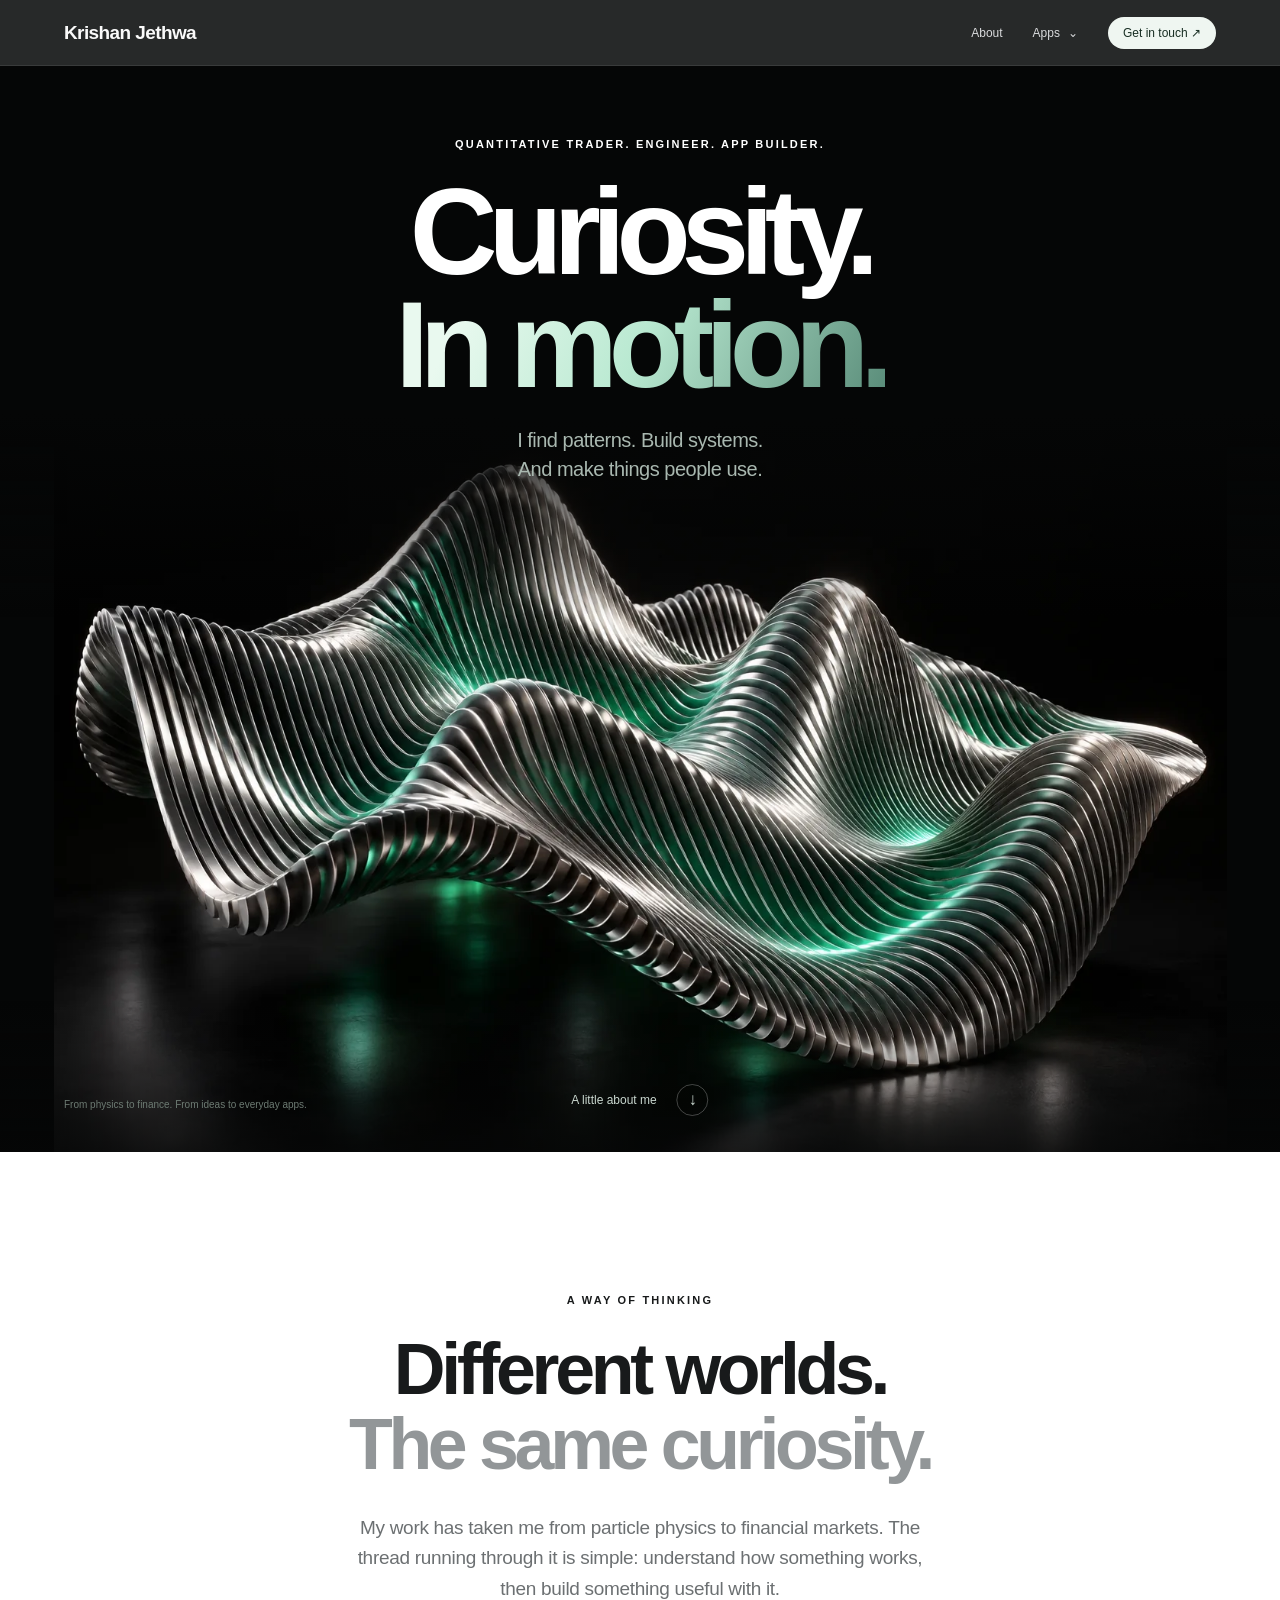
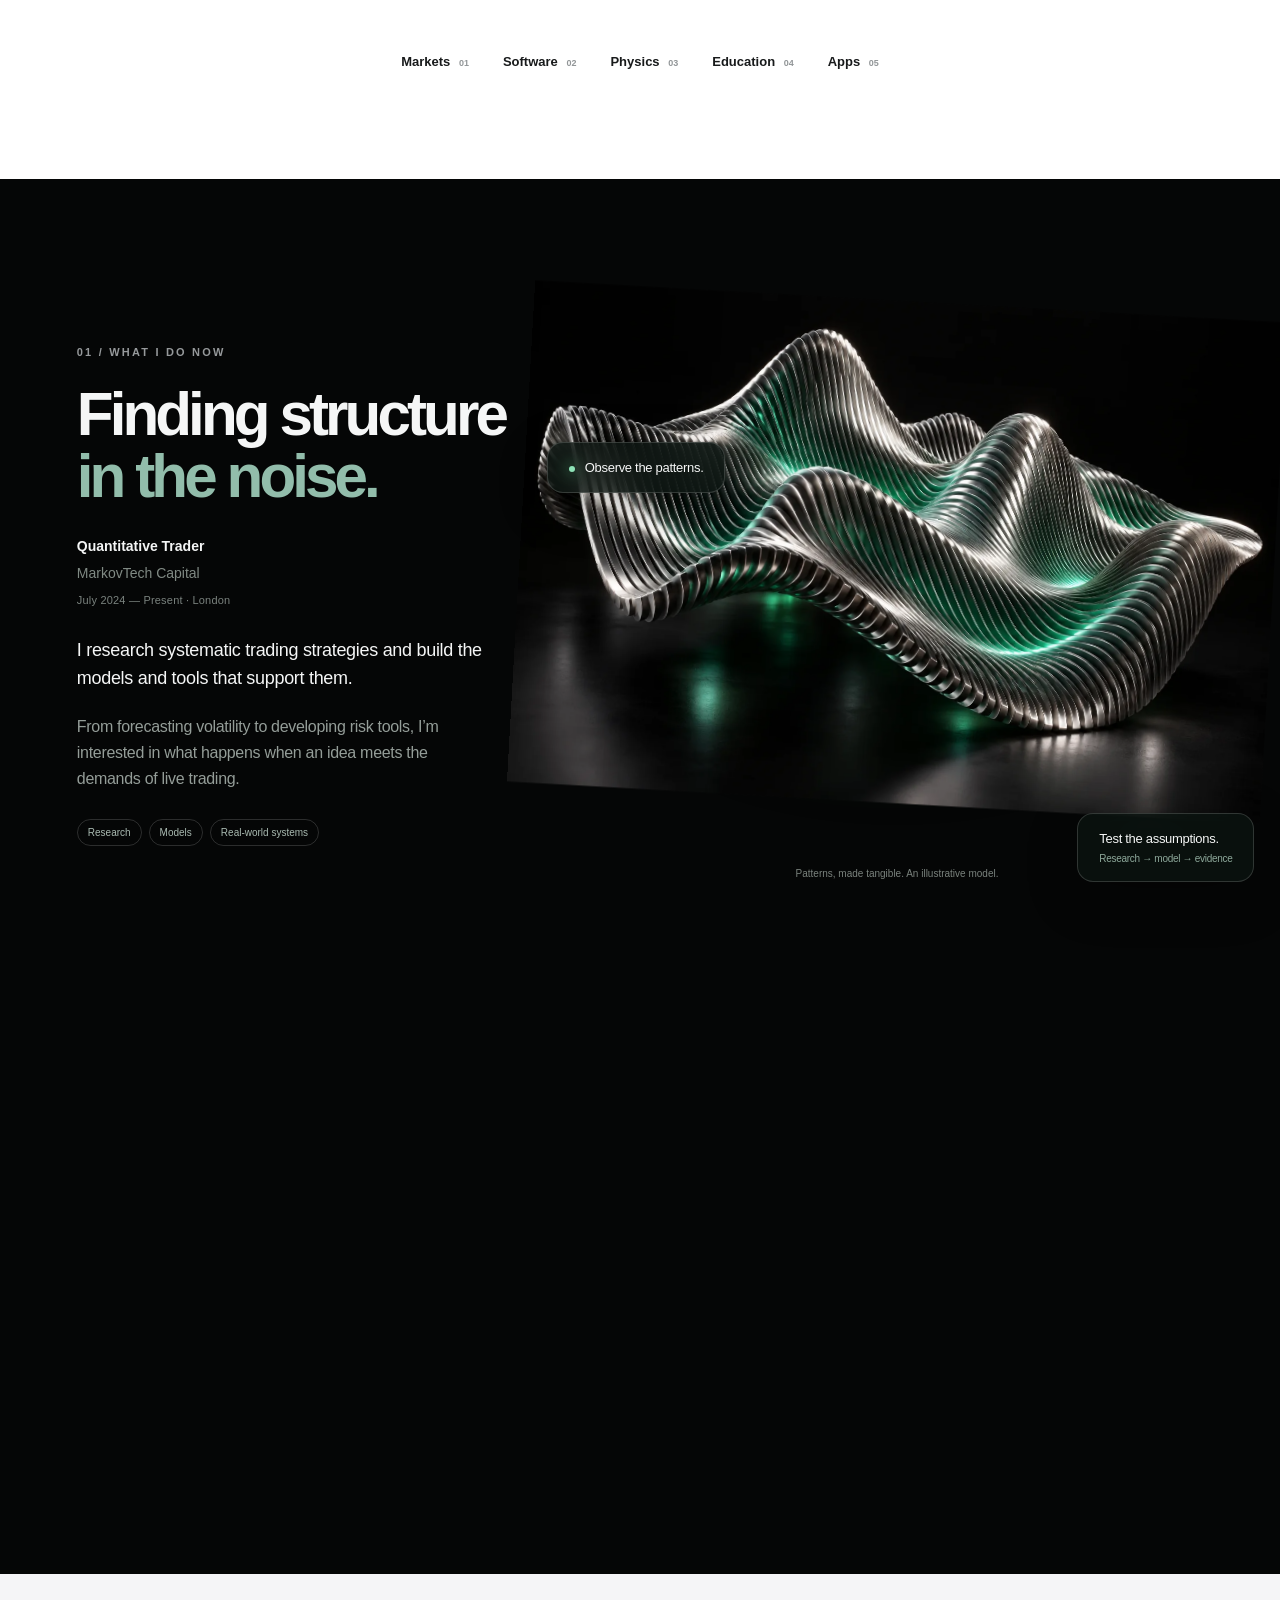
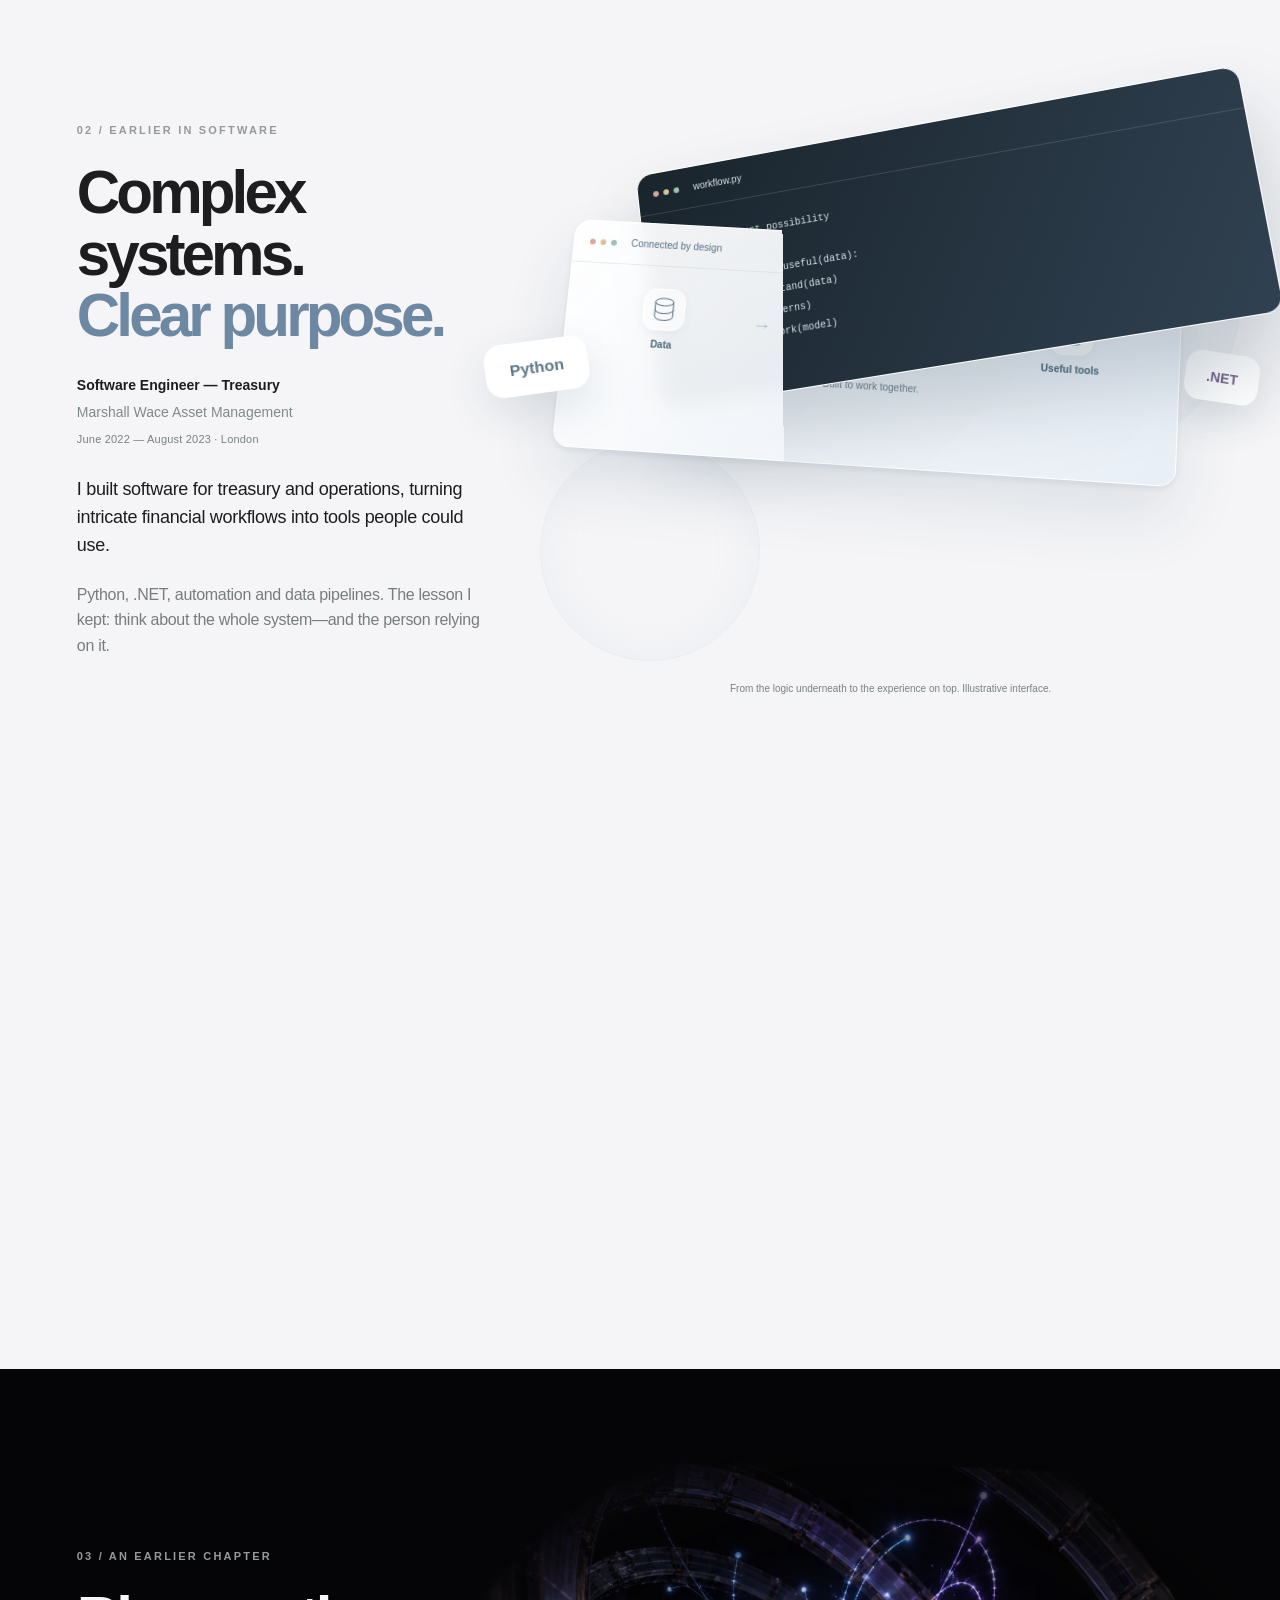
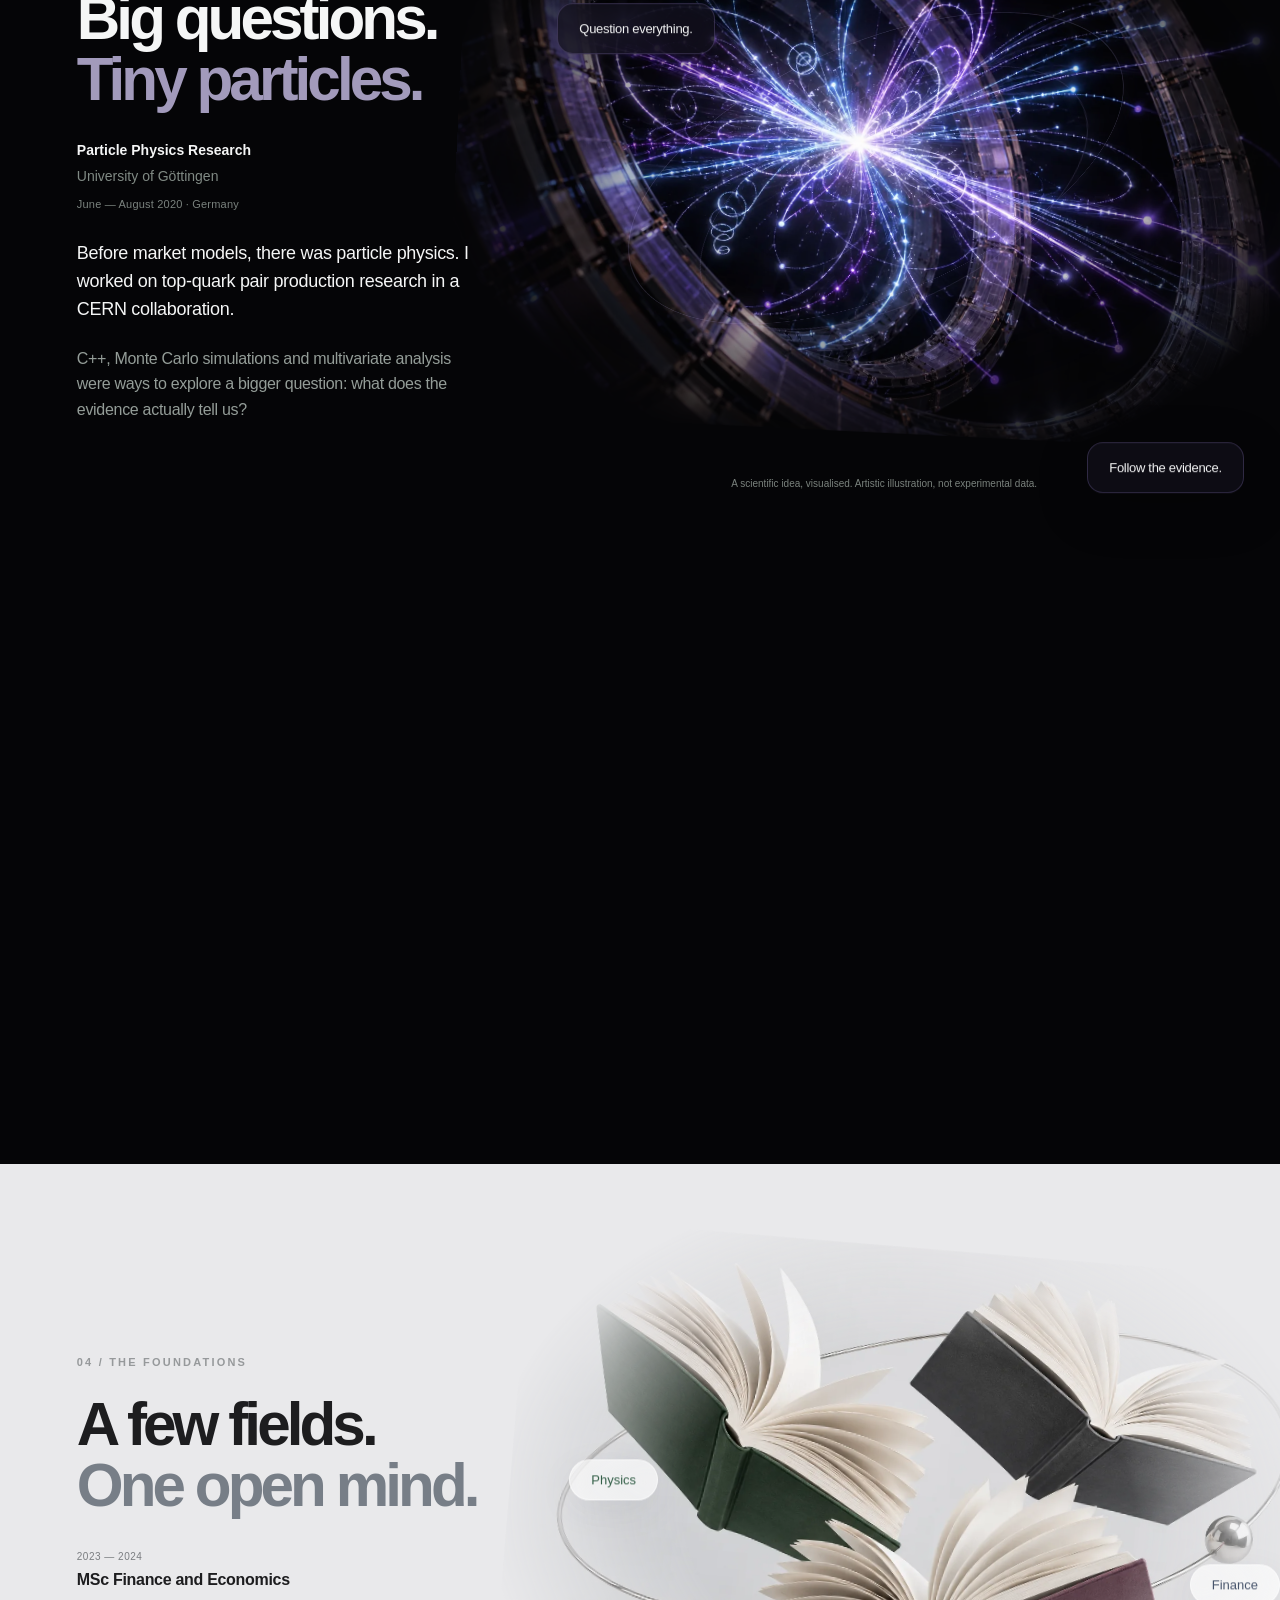
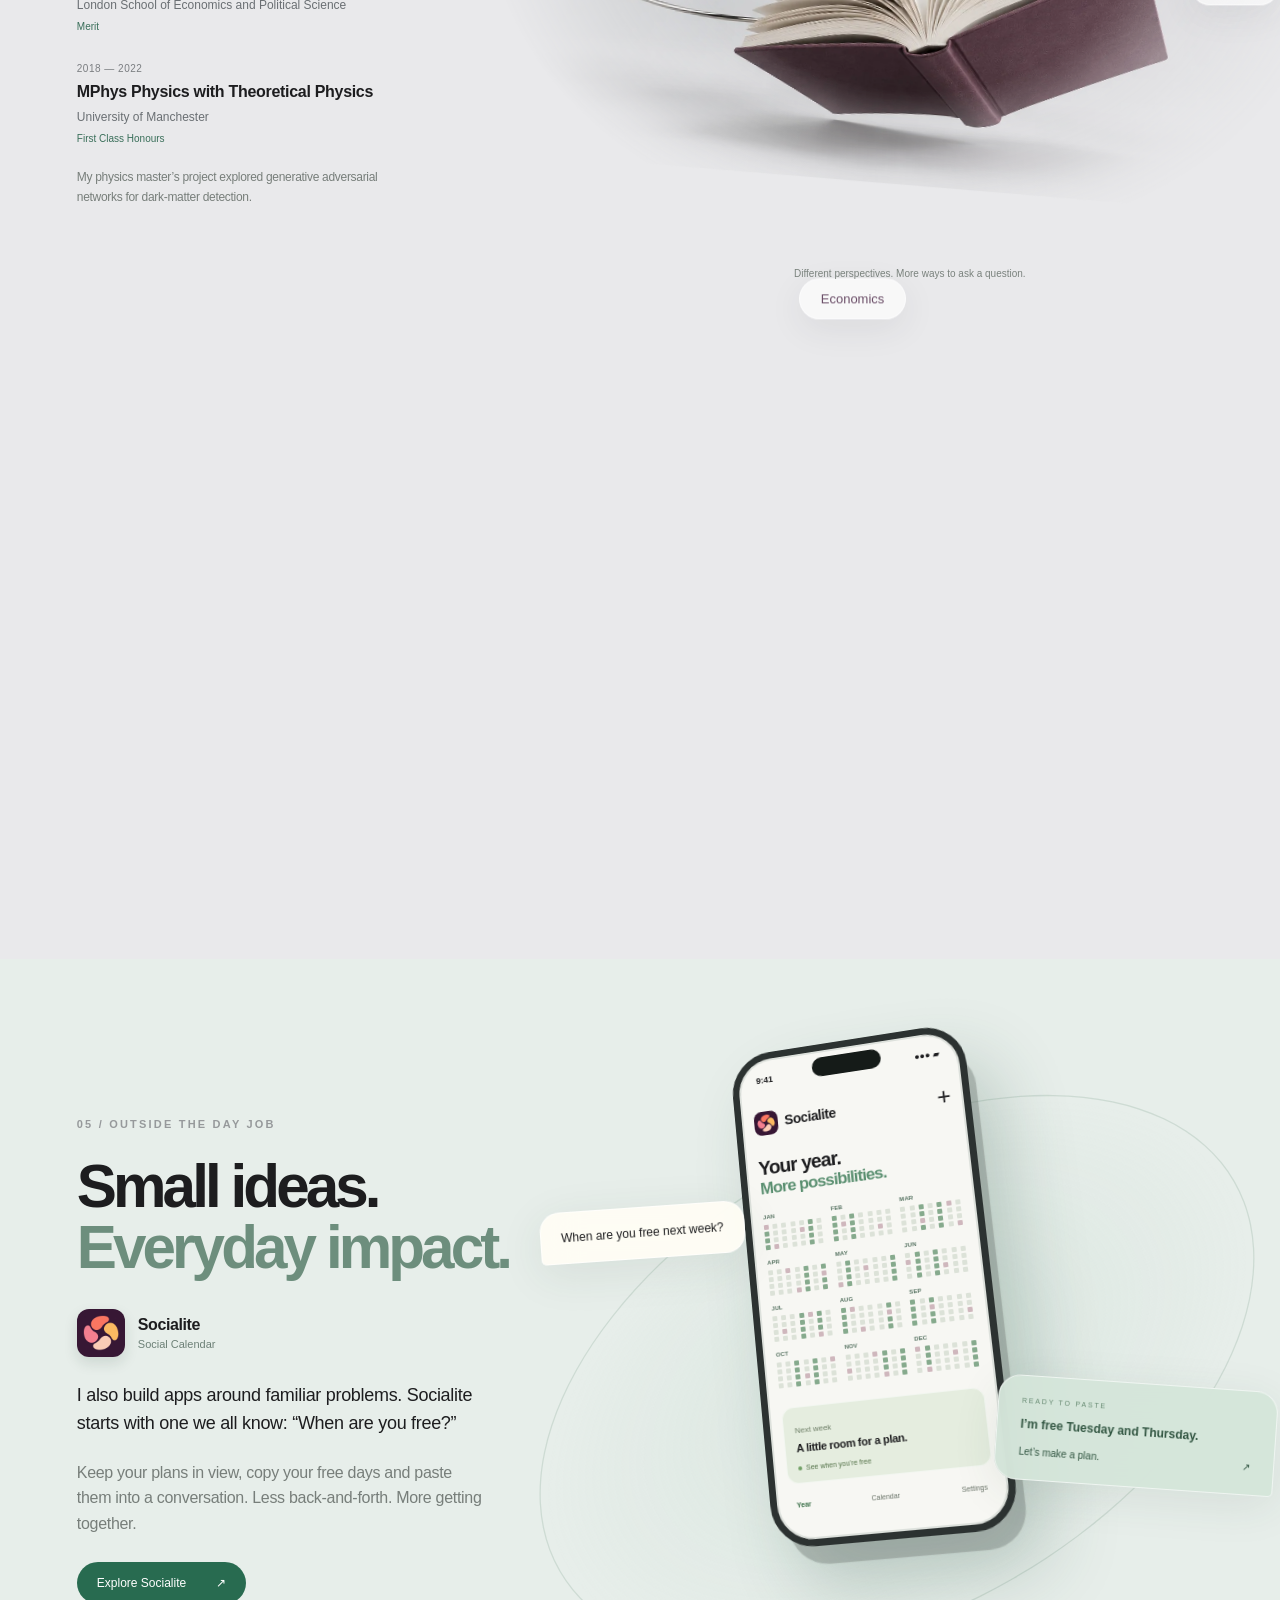
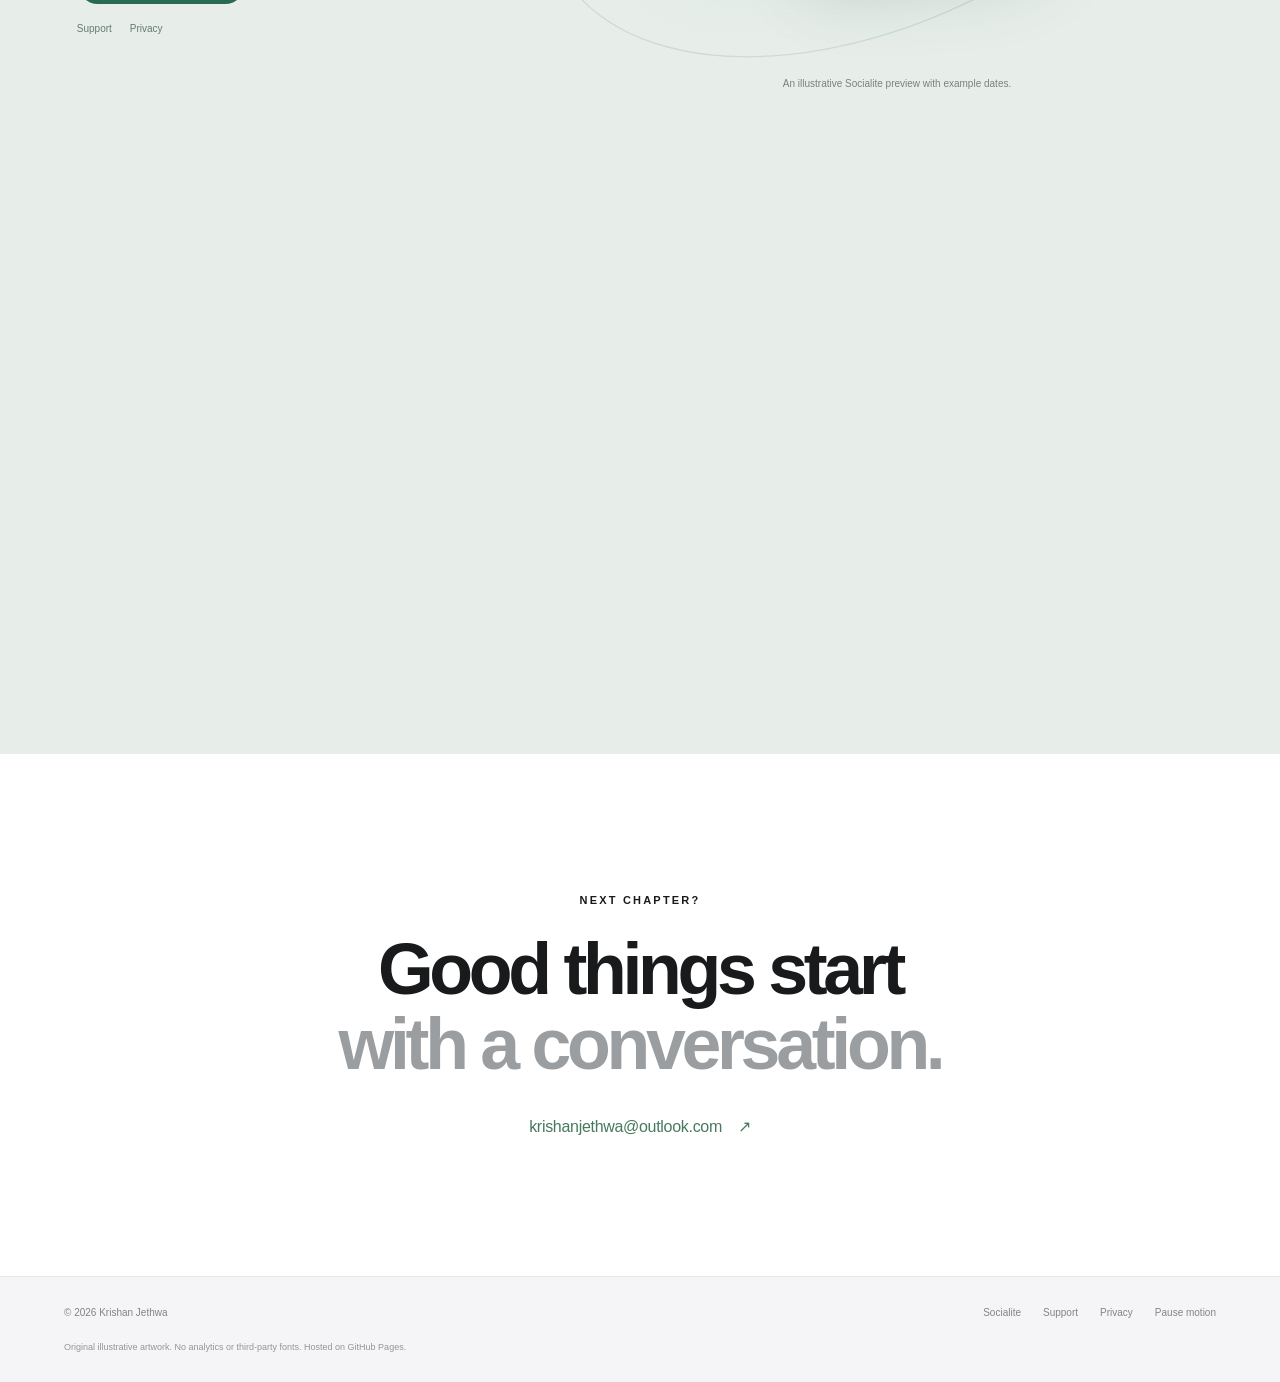
==== commit 87c0ab41: "Redesign portfolio with cinematic imagery and scroll-linked chapters" ====
--- a/index.html
+++ b/index.html
@@ -1,50 +1,45 @@
 <!doctype html>
 <html lang="en">
 <head>
-  <meta charset="utf-8">
-  <meta name="viewport" content="width=device-width,initial-scale=1">
-  <title>Krishan Jethwa · Research, systems and everyday apps</title>
-  <meta name="description" content="Krishan Jethwa — quantitative trader with a background in theoretical physics, finance and software engineering. Explore my work, education and Socialite - Social Calendar.">
-  <meta name="theme-color" content="#f8f7f3">
-  <link rel="stylesheet" href="./developer.css">
-  <script src="./developer.js" defer></script>
+  <meta charset="utf-8"><meta name="viewport" content="width=device-width,initial-scale=1">
+  <title>Krishan Jethwa · Curiosity in motion</title>
+  <meta name="description" content="Krishan Jethwa — quantitative trader, software engineer and everyday app builder. A journey through markets, physics and the things I make.">
+  <meta name="theme-color" content="#050606">
+  <link rel="preload" href="./assets/markets.webp" as="image">
+  <link rel="stylesheet" href="./developer.css"><script src="./developer.js" defer></script>
 </head>
 <body>
-  <a class="skip" href="#main">Skip to content</a>
-  <header class="site-header">
-    <a class="identity" href="./" aria-label="Krishan Jethwa home"><span class="monogram" aria-hidden="true">KJ</span><span>Krishan Jethwa</span></a>
-    <nav aria-label="Main navigation"><a href="#about">About</a><details class="app-menu"><summary>Apps <span aria-hidden="true">⌄</span></summary><div class="dropdown"><a href="./socialite.html"><img src="./socialite-icon.png" width="36" height="36" alt=""><span><strong>Socialite</strong><small>Social Calendar</small></span><span aria-hidden="true">↗</span></a></div></details><a href="mailto:krishanjethwa@outlook.com">Contact</a></nav>
-  </header>
-  <main id="main">
-    <section class="hero" aria-labelledby="intro-title">
-      <div class="hero-copy"><p class="eyebrow">Krishan Jethwa</p><h1 id="intro-title">Curiosity.<br><span>Put to work.</span></h1><p class="lead">I turn complex problems<br>into working systems.</p><p class="hero-note">I’m a quantitative trader with a background in theoretical physics, finance and software engineering. I also build apps for everyday life.</p><a class="text-link" href="#about">Follow the story <span aria-hidden="true">↓</span></a></div>
-      <div class="hero-art" aria-hidden="true"><div class="hero-orbits"><div class="orbit orbit-one"></div><div class="orbit orbit-two"></div><div class="orbit orbit-three"></div><i class="orbit-point point-one"></i><i class="orbit-point point-two"></i><div class="art-core"><span>Ideas</span><span class="core-arrow">↓</span><em>into reality.</em></div></div><span class="art-note">Keep scrolling. The story moves with you.</span></div>
-      <div class="hero-foot"><span>Research → models → things people use</span><span class="scroll-cue" aria-hidden="true">Scroll to explore <b>↓</b></span></div>
-    </section>
-    <section class="story" id="about" aria-label="My work and education">
-      <div class="story-grid">
-        <div class="chapters">
-          <article class="chapter is-active" data-chapter="0" aria-labelledby="work-title"><p class="eyebrow">01 / What I do now</p><p class="date">July 2024 — Present · London</p><h2 id="work-title">Finding structure<br>in the markets.</h2><div class="role"><strong>Quantitative Trader</strong><span>MarkovTech Capital</span></div><p>I research systematic trading strategies and build the models and tools that support them. The work connects quantitative research with the day-to-day demands of live trading.</p><p>That means forecasting volatility, developing risk tools, monitoring systems and testing how models behave when they meet the real world.</p><div class="tags"><span>Quantitative research</span><span>Risk systems</span><span>Live trading</span></div></article>
-          <article class="chapter" data-chapter="1" aria-labelledby="engineering-title"><p class="eyebrow">02 / Earlier in software</p><p class="date">June 2022 — August 2023 · London</p><h2 id="engineering-title">Making the complex<br>work in practice.</h2><div class="role"><strong>Software Engineer — Treasury</strong><span>Marshall Wace Asset Management</span></div><p>I built software for treasury and operations, using Python and .NET to turn intricate financial workflows into tools people could use.</p><p>My work included automating collateral and cash processes, building dashboards and working with data pipelines. It taught me to think about the whole system, from the data behind it to the person relying on it.</p><div class="tags"><span>Python &amp; .NET</span><span>Automation</span><span>Data engineering</span></div></article>
-          <article class="chapter" data-chapter="2" aria-labelledby="research-title"><p class="eyebrow">03 / Where the curiosity began</p><p class="date">June — August 2020 · Göttingen, Germany</p><h2 id="research-title">Before market models,<br>particle physics.</h2><div class="role"><strong>Particle Physics Research</strong><span>University of Göttingen</span></div><p>I worked on top-quark pair production research in a CERN collaboration, using C++, multivariate analysis and Monte Carlo simulation.</p><p>It was an early chance to work with a question that could not be answered by intuition alone: build a model, test it against data, and keep asking what the evidence actually says.</p><div class="tags"><span>C++</span><span>Simulation</span><span>Particle physics</span></div></article>
-          <article class="chapter education-chapter" data-chapter="3" aria-labelledby="education-title"><p class="eyebrow">04 / The foundations</p><h2 id="education-title">Learning how<br>systems behave.</h2><p>My education brought together the mathematics of physical systems and the economics of financial ones.</p><div class="degree"><span class="date">2023 — 2024</span><h3>MSc Finance and Economics</h3><p>London School of Economics and Political Science</p><span class="qualification">Merit</span></div><div class="degree"><span class="date">2018 — 2022</span><h3>MPhys Physics with Theoretical Physics</h3><p>University of Manchester</p><span class="qualification">First Class Honours</span></div><p class="education-note">For my physics master’s project, I explored generative adversarial networks for dark-matter detection.</p></article>
-          <article class="chapter" id="apps" data-chapter="4" aria-labelledby="apps-title"><p class="eyebrow">05 / The things I make</p><h2 id="apps-title">Useful ideas<br>for everyday life.</h2><div class="app-heading"><img src="./socialite-icon.png" width="52" height="52" alt=""><div><h3>Socialite</h3><span>Social Calendar</span></div></div><p>Alongside my professional work, I build apps around everyday problems. Socialite starts with a familiar one: “When are you free?”</p><p>Keep your plans in view, copy your free days and paste them into a conversation. Simple tools can make getting together a little easier.</p><a class="button" href="./socialite.html">Explore Socialite <span aria-hidden="true">↗</span></a><div class="app-links"><a href="./support.html">Help &amp; support</a><a href="./privacy.html">Privacy policy</a></div></article>
-        </div>
-        <aside class="stage" aria-label="Illustrations accompanying my work and education">
-          <div class="stage-top"><span class="stage-index" aria-hidden="true">01 / 05</span><span class="stage-topic" aria-hidden="true">Research in motion</span></div>
-          <div class="scene-stack" aria-hidden="true">
-            <div class="scene scene-markets is-active" data-scene="0"><div class="scene-kicker">From data to decisions</div><svg viewBox="0 0 440 340" role="presentation"><g class="grid-lines"><path d="M35 65H405M35 125H405M35 185H405M35 245H405M95 40V280M175 40V280M255 40V280M335 40V280"/></g><path class="curve curve-faint" pathLength="1" d="M35 245C75 230 80 265 120 216S175 220 205 180S260 200 290 135S345 145 405 74"/><path class="curve market-line" pathLength="1" d="M35 265C65 275 90 217 120 230S168 166 205 180S260 114 290 133S350 88 405 44"/><g class="market-points"><circle cx="120" cy="230" r="7"/><circle cx="205" cy="180" r="7"/><circle cx="290" cy="133" r="7"/><circle cx="405" cy="44" r="7"/></g><path class="axis" d="M35 35V285H410"/></svg><div class="scene-bottom"><span>Observe.</span><span>Model.</span><span>Test.</span></div></div>
-            <div class="scene scene-systems" data-scene="1"><div class="scene-kicker">Connecting the pieces</div><svg viewBox="0 0 440 340" role="presentation"><g class="system-wires"><path pathLength="1" d="M84 85H166Q194 85 194 114V168H250M84 252H166Q194 252 194 222V168M310 168H363"/></g><g class="system-node node-one"><rect x="30" y="55" width="108" height="65" rx="17"/><text x="84" y="94">DATA</text></g><g class="system-node node-two"><rect x="30" y="222" width="108" height="65" rx="17"/><text x="84" y="261">MODELS</text></g><g class="system-node node-core"><rect x="220" y="128" width="108" height="80" rx="22"/><text x="274" y="175">SYSTEM</text></g><g class="system-output"><rect x="350" y="112" width="60" height="112" rx="16"/><path d="M365 195V175M380 195V155M395 195V136"/></g></svg><div class="scene-bottom"><span>A tool is only useful if it works for the person using it.</span></div></div>
-            <div class="scene scene-particles" data-scene="2"><div class="scene-kicker">Asking better questions</div><svg viewBox="0 0 440 340" role="presentation"><g class="detector-rings"><circle cx="220" cy="170" r="120"/><circle cx="220" cy="170" r="83"/><circle cx="220" cy="170" r="40"/><path d="M90 170H350M220 40V300"/></g><g class="particle-tracks"><path pathLength="1" d="M220 170Q253 75 359 66M220 170Q100 104 65 183M220 170Q307 186 325 288M220 170Q163 220 139 289M220 170Q241 134 228 41M220 170Q295 228 382 215"/></g><g class="particle-dots"><circle cx="359" cy="66" r="6"/><circle cx="65" cy="183" r="5"/><circle cx="325" cy="288" r="5"/><circle cx="139" cy="289" r="6"/><circle cx="228" cy="41" r="4"/><circle cx="382" cy="215" r="4"/></g><circle class="collision" cx="220" cy="170" r="10"/></svg><div class="scene-bottom"><span>Questions → models → evidence</span></div></div>
-            <div class="scene scene-education" data-scene="3"><div class="scene-kicker">Different fields. A shared curiosity.</div><div class="education-art"><div class="education-orbit orbit-a"></div><div class="education-orbit orbit-b"></div><div class="education-orbit orbit-c"></div><div class="education-center">How does<br><em>it work?</em></div><span class="subject subject-physics">Physics</span><span class="subject subject-finance">Finance</span><span class="subject subject-economics">Economics</span></div><div class="scene-bottom"><span>Manchester</span><span>London School of Economics</span></div></div>
-            <div class="scene scene-apps" data-scene="4"><div class="scene-kicker">Making time for your people</div><div class="calendar-art"><div class="calendar-top"><span>Your week</span><img src="./socialite-icon.png" width="28" height="28" alt=""></div><div class="calendar-row"><span>Mon</span><i class="event event-one">Dinner</i></div><div class="calendar-row free-row"><span>Tue</span><i>Free day</i></div><div class="calendar-row"><span>Wed</span><i class="event event-two">Coffee</i></div><div class="calendar-row free-row"><span>Thu</span><i>Free day</i></div><div class="calendar-row"><span>Fri</span><i class="event event-three">Birthday</i></div><div class="availability-bubble">✓ Free days, ready to paste</div></div><div class="scene-bottom"><span>Check your plans. Copy the dates. Make a plan.</span></div></div>
-          </div>
-          <div class="stage-foot"><span>Illustrations, not live data</span><div class="stage-progress"><i></i></div></div>
-        </aside>
-      </div>
-    </section>
-    <section class="contact" id="contact"><div><p class="eyebrow">Get in touch</p><h2>Have something<br>in mind?</h2></div><div><p>For app support, feedback or a hello:</p><a class="email" href="mailto:krishanjethwa@outlook.com">krishanjethwa@outlook.com <span aria-hidden="true">↗</span></a></div></section>
-  </main>
-  <footer><span>© 2026 Krishan Jethwa</span><div><a href="./socialite.html">Socialite</a><a href="./support.html">Support</a><a href="./privacy.html">Privacy</a><a href="mailto:krishanjethwa@outlook.com">Contact</a></div><p>No analytics scripts or third-party fonts. Hosted on <a href="https://docs.github.com/en/site-policy/privacy-policies/github-general-privacy-statement">GitHub Pages</a>.</p></footer>
+<a class="skip" href="#main">Skip to content</a>
+<header class="site-header"><a class="identity" href="./" aria-label="Krishan Jethwa home">Krishan Jethwa</a><nav aria-label="Main navigation"><a href="#about">About</a><details class="app-menu"><summary>Apps <span aria-hidden="true">⌄</span></summary><div class="dropdown"><a href="./socialite.html"><img src="./socialite-icon.png" width="36" height="36" alt=""><span><strong>Socialite</strong><small>Social Calendar</small></span><span aria-hidden="true">↗</span></a></div></details><a class="nav-contact" href="mailto:krishanjethwa@outlook.com">Get in touch <span aria-hidden="true">↗</span></a></nav></header>
+<main id="main">
+<section class="hero" aria-labelledby="intro-title">
+  <div class="hero-heading"><p class="eyebrow">Quantitative trader. Engineer. App builder.</p><h1 id="intro-title">Curiosity.<br><span>In motion.</span></h1><p>I find patterns. Build systems.<br>And make things people use.</p></div>
+  <div class="hero-image" aria-hidden="true"><img src="./assets/markets.webp" width="1536" height="1024" alt="" fetchpriority="high"><div class="hero-image-shade"></div></div>
+  <a class="scroll-cue" href="#about">A little about me <span aria-hidden="true">↓</span></a><span class="hero-side" aria-hidden="true">From physics to finance. From ideas to everyday apps.</span>
+</section>
+<div id="about" class="story-intro"><p class="eyebrow">A way of thinking</p><h2>Different worlds.<br><span>The same curiosity.</span></h2><p>My work has taken me from particle physics to financial markets. The thread running through it is simple: understand how something works, then build something useful with it.</p><div class="story-nav" aria-label="Explore my story"><a href="#markets">Markets <span>01</span></a><a href="#software">Software <span>02</span></a><a href="#physics">Physics <span>03</span></a><a href="#education">Education <span>04</span></a><a href="#apps">Apps <span>05</span></a></div></div>
+<section class="chapter chapter-markets dark" id="markets" data-chapter="0" aria-labelledby="markets-title"><div class="chapter-frame">
+  <div class="chapter-copy"><p class="eyebrow">01 / What I do now</p><h2 id="markets-title">Finding structure<br><span>in the noise.</span></h2><div class="role"><strong>Quantitative Trader</strong><span>MarkovTech Capital</span><small>July 2024 — Present · London</small></div><p>I research systematic trading strategies and build the models and tools that support them.</p><p class="secondary">From forecasting volatility to developing risk tools, I’m interested in what happens when an idea meets the demands of live trading.</p><div class="chapter-tags"><span>Research</span><span>Models</span><span>Real-world systems</span></div></div>
+  <figure class="chapter-visual market-visual"><div class="visual-glow"></div><img class="visual-main" src="./assets/markets.webp" width="1536" height="1024" alt="A sculpted silver wave surface with emerald reflections, illustrating the patterns in a mathematical model." loading="lazy"><div class="floating-label label-one" aria-hidden="true"><i></i>Observe the patterns.</div><div class="floating-label label-two" aria-hidden="true">Test the assumptions.<span>Research → model → evidence</span></div><figcaption>Patterns, made tangible. An illustrative model.</figcaption></figure>
+</div></section>
+<section class="chapter chapter-software light" id="software" data-chapter="1" aria-labelledby="software-title"><div class="chapter-frame">
+  <div class="chapter-copy"><p class="eyebrow">02 / Earlier in software</p><h2 id="software-title">Complex systems.<br><span>Clear purpose.</span></h2><div class="role"><strong>Software Engineer — Treasury</strong><span>Marshall Wace Asset Management</span><small>June 2022 — August 2023 · London</small></div><p>I built software for treasury and operations, turning intricate financial workflows into tools people could use.</p><p class="secondary">Python, .NET, automation and data pipelines. The lesson I kept: think about the whole system—and the person relying on it.</p></div>
+  <figure class="chapter-visual software-visual"><div class="software-orb orb-one"></div><div class="software-orb orb-two"></div><div class="system-composition" aria-hidden="true"><div class="system-window window-back"><div class="window-bar"><i></i><i></i><i></i><span>workflow.py</span></div><div class="code-lines"><span><b>from</b> ideas <b>import</b> possibility</span><span>&nbsp;</span><span><b>def</b> build_something_useful(data):</span><span>&nbsp;&nbsp;patterns = understand(data)</span><span>&nbsp;&nbsp;model = test(patterns)</span><span>&nbsp;&nbsp;<b>return</b> make_it_work(model)</span></div></div><div class="system-window window-front"><div class="window-bar"><i></i><i></i><i></i><span>Connected by design</span></div><div class="workflow"><div><svg viewBox="0 0 40 40"><ellipse cx="20" cy="10" rx="12" ry="5"/><path d="M8 10V29C8 36 32 36 32 29V10M8 20C8 27 32 27 32 20"/></svg><span>Data</span></div><b>→</b><div><svg viewBox="0 0 40 40"><path d="M16 10L6 20L16 30M24 10L34 20L24 30"/></svg><span>Logic</span></div><b>→</b><div><svg viewBox="0 0 40 40"><rect x="6" y="6" width="28" height="28" rx="7"/><path d="M13 21L18 26L28 15"/></svg><span>Useful tools</span></div></div><div class="system-status"><i></i>Built to work together.</div></div><div class="floating-language language-python">Python</div><div class="floating-language language-dotnet">.NET</div></div><figcaption>From the logic underneath to the experience on top. Illustrative interface.</figcaption></figure>
+</div></section>
+<section class="chapter chapter-physics dark" id="physics" data-chapter="2" aria-labelledby="physics-title"><div class="chapter-frame">
+  <div class="chapter-copy"><p class="eyebrow">03 / An earlier chapter</p><h2 id="physics-title">Big questions.<br><span>Tiny particles.</span></h2><div class="role"><strong>Particle Physics Research</strong><span>University of Göttingen</span><small>June — August 2020 · Germany</small></div><p>Before market models, there was particle physics. I worked on top-quark pair production research in a CERN collaboration.</p><p class="secondary">C++, Monte Carlo simulations and multivariate analysis were ways to explore a bigger question: what does the evidence actually tell us?</p></div>
+  <figure class="chapter-visual physics-visual"><img class="visual-main" src="./assets/particles.webp" width="1536" height="1024" alt="Luminous violet particle trajectories radiating through a three-dimensional detector, an artistic illustration of particle physics." loading="lazy"><div class="particle-halo halo-one" aria-hidden="true"></div><div class="particle-halo halo-two" aria-hidden="true"></div><div class="floating-label label-one" aria-hidden="true">Question everything.</div><div class="floating-label label-two" aria-hidden="true">Follow the evidence.</div><figcaption>A scientific idea, visualised. Artistic illustration, not experimental data.</figcaption></figure>
+</div></section>
+<section class="chapter chapter-education light" id="education" data-chapter="3" aria-labelledby="education-title"><div class="chapter-frame">
+  <div class="chapter-copy"><p class="eyebrow">04 / The foundations</p><h2 id="education-title">A few fields.<br><span>One open mind.</span></h2><div class="degree"><small>2023 — 2024</small><h3>MSc Finance and Economics</h3><p>London School of Economics and Political Science</p><span>Merit</span></div><div class="degree"><small>2018 — 2022</small><h3>MPhys Physics with Theoretical Physics</h3><p>University of Manchester</p><span>First Class Honours</span></div><p class="secondary education-note">My physics master’s project explored generative adversarial networks for dark-matter detection.</p></div>
+  <figure class="chapter-visual education-visual"><img class="visual-main" src="./assets/education.webp" width="1536" height="1024" alt="Three open books with sculptural pages and a silver orbit, representing physics, finance and economics." loading="lazy"><span class="subject subject-physics" aria-hidden="true">Physics</span><span class="subject subject-finance" aria-hidden="true">Finance</span><span class="subject subject-economics" aria-hidden="true">Economics</span><figcaption>Different perspectives. More ways to ask a question.</figcaption></figure>
+</div></section>
+<section class="chapter chapter-apps light" id="apps" data-chapter="4" aria-labelledby="apps-title"><div class="chapter-frame">
+  <div class="chapter-copy"><p class="eyebrow">05 / Outside the day job</p><h2 id="apps-title">Small ideas.<br><span>Everyday impact.</span></h2><div class="app-heading"><img src="./socialite-icon.png" width="48" height="48" alt=""><div><strong>Socialite</strong><span>Social Calendar</span></div></div><p>I also build apps around familiar problems. Socialite starts with one we all know: “When are you free?”</p><p class="secondary">Keep your plans in view, copy your free days and paste them into a conversation. Less back-and-forth. More getting together.</p><a class="button" href="./socialite.html">Explore Socialite <span aria-hidden="true">↗</span></a><div class="app-links"><a href="./support.html">Support</a><a href="./privacy.html">Privacy</a></div></div>
+  <figure class="chapter-visual app-visual"><div class="app-orbit" aria-hidden="true"></div><div class="phone-composition" aria-hidden="true"><div class="phone"><div class="phone-island"></div><div class="phone-status"><span>9:41</span><span>●●● ▰</span></div><div class="phone-header"><img src="./socialite-icon.png" width="32" height="32" alt=""><span>Socialite</span><i>+</i></div><div class="phone-month"><span>Your year.</span><strong>More possibilities.</strong></div><div class="year-calendar"></div><div class="phone-card"><span>Next week</span><strong>A little room for a plan.</strong><div><i></i>See when you’re free</div></div><div class="phone-tabs"><span>Year</span><span>Calendar</span><span>Settings</span></div></div><div class="message-bubble message-question">When are you free next week?</div><div class="message-bubble message-answer"><small>READY TO PASTE</small>I’m free Tuesday and Thursday.<span>Let’s make a plan. <b>↗</b></span></div></div><figcaption>An illustrative Socialite preview with example dates.</figcaption></figure>
+</div></section>
+<section class="contact" id="contact"><p class="eyebrow">Next chapter?</p><h2>Good things start<br><span>with a conversation.</span></h2><a href="mailto:krishanjethwa@outlook.com">krishanjethwa@outlook.com <span aria-hidden="true">↗</span></a></section>
+</main>
+<footer><span>© 2026 Krishan Jethwa</span><div><a href="./socialite.html">Socialite</a><a href="./support.html">Support</a><a href="./privacy.html">Privacy</a><button class="motion-toggle" type="button" aria-pressed="false">Pause motion</button></div><p>Original illustrative artwork. No analytics or third-party fonts. Hosted on GitHub Pages.</p></footer>
 </body>
 </html>
--- a/developer.css
+++ b/developer.css
@@ -1 +1,7 @@
-*{box-sizing:border-box}html{scroll-behavior:smooth;scroll-padding-top:100px}body{margin:0;background:#f8f7f3;color:#333135;font:17px/1.7 -apple-system,BlinkMacSystemFont,"Segoe UI",sans-serif}a{color:inherit;text-underline-offset:5px}main,.site-header,footer{max-width:1180px;margin:auto;padding:0 36px}.site-header{height:100px;display:flex;align-items:center;justify-content:space-between;gap:22px;border-bottom:1px solid #deddd7;position:relative;z-index:5}.identity{display:flex;align-items:center;gap:12px;font-size:16px;text-decoration:none;font-weight:620;letter-spacing:-.025em}.monogram{display:grid;place-items:center;width:36px;height:36px;border:1px solid #8b8590;border-radius:50%;font-size:12px;letter-spacing:-.05em}.site-header nav{display:flex;align-items:center;gap:30px;font-size:14px}.site-header nav>a{text-decoration:none}.app-menu{position:relative}.app-menu summary{list-style:none;cursor:pointer;display:flex;align-items:center;gap:8px}.app-menu summary::-webkit-details-marker{display:none}.dropdown{position:absolute;top:35px;right:-45px;z-index:3;width:260px;background:#fffdf9;border:1px solid #d9d2dc;box-shadow:0 14px 40px #40324b15;border-radius:15px;padding:10px}.dropdown a{display:flex;align-items:center;gap:12px;text-decoration:none;padding:10px;border-radius:9px}.dropdown a:hover{background:#f1e9f0}.dropdown img{border-radius:10px}.dropdown strong,.dropdown small{display:block;line-height:1.5}.dropdown small{font-size:11px;color:#716575}.dropdown a>span:last-child{margin-left:auto}.hero{position:relative;display:grid;grid-template-columns:1.2fr 1fr;gap:40px;align-items:center;min-height:min(810px,calc(100svh - 100px));padding:70px 0 100px}.eyebrow{text-transform:uppercase;letter-spacing:.17em;font-size:10px;font-weight:750;color:#837380;margin:0 0 23px}h1{font-size:clamp(58px,7.8vw,98px);line-height:1.01;letter-spacing:-.065em;font-weight:550;margin:0 0 30px}h1 span{color:#7d5d7a}.lead{font-size:25px;line-height:1.4;letter-spacing:-.025em;margin:0 0 18px}.hero-note{font-size:15px;color:#777178;max-width:425px;line-height:1.85}.text-link{display:inline-flex;gap:35px;margin-top:22px;text-decoration:none;font-size:13px;border-bottom:1px solid #a9a1ac;padding-bottom:6px}.hero-art{min-height:380px;position:relative;display:grid;place-items:center;overflow:hidden}.hero-orbits{position:relative;display:grid;place-items:center;width:350px;height:350px;transform:translateY(var(--hero-y,0)) rotate(var(--hero-turn,0deg));opacity:var(--hero-opacity,1)}.orbit{position:absolute;width:300px;height:300px;border:1px solid #b9a5b7;border-radius:50%;transform:rotate(-25deg) scaleY(.54)}.orbit-two{transform:rotate(35deg) scaleY(.54);border-color:#c8b6a1}.orbit-three{transform:rotate(95deg) scaleY(.54);border-color:#c4c0b4}.orbit-point{position:absolute;width:9px;height:9px;background:#8a6783;border-radius:50%;top:83px;left:80px;box-shadow:0 0 0 7px #8a678309}.point-two{top:auto;left:auto;right:72px;bottom:80px;background:#b69c76}.art-core{z-index:1;text-align:center;line-height:1.1;font-size:34px;letter-spacing:-.055em;background:#f8f7f3e8;padding:18px;font-weight:450}.art-core>span,.art-core>em{display:block}.art-core em{font-style:normal;color:#8a6783}.core-arrow{font-size:20px;line-height:1.5;color:#a6a0a8}.art-note{position:absolute;bottom:0;font-size:10px;letter-spacing:.04em;color:#827783}.hero-foot{position:absolute;left:0;right:0;bottom:25px;display:flex;align-items:center;justify-content:space-between;font-size:10px;color:#948894;letter-spacing:.02em}.scroll-cue{display:flex;gap:20px}.scroll-cue b{font-size:15px;font-weight:400}.story{border-top:1px solid #d9d7d1;padding-top:25px}.story-grid{position:relative;display:grid;grid-template-columns:1fr 1fr;gap:70px}.chapter{min-height:86svh;display:flex;flex-direction:column;justify-content:center;align-items:flex-start;padding:70px 0;scroll-margin-top:40px}.chapter h2{font-size:clamp(34px,3.7vw,46px);line-height:1.1;font-weight:530;letter-spacing:-.05em;margin:8px 0 25px}.chapter p:not(.eyebrow):not(.date){font-size:16px;line-height:1.85;color:#746a75;max-width:465px;margin:12px 0}.date{font-size:11px;letter-spacing:.025em;color:#9a8695;margin:0 0 7px}.role{display:flex;flex-direction:column;gap:2px;font-size:15px;margin-bottom:12px}.role strong{font-weight:600}.role>span{font-size:13px;color:#8c7487}.tags{display:flex;flex-wrap:wrap;gap:7px;margin-top:18px}.tags span{font-size:10px;letter-spacing:.01em;padding:5px 10px;border:1px solid #ddd5db;border-radius:30px;color:#8e7a88}.stage{position:sticky;top:max(35px,calc((100svh - 570px)/2));height:570px;max-height:83svh;align-self:start;margin:calc((86svh - 570px)/2) 0;border:1px solid #dfd6dd;border-radius:30px;background:#f0e8ef;overflow:hidden;transition:background-color .5s,border-color .5s;--accent:#8d628a;--draw:.7;--travel:0px;--angle:0deg}.stage[data-active="1"]{background:#e9ede9;border-color:#d8dfd8;--accent:#658373}.stage[data-active="2"]{background:#eae9f0;border-color:#dad8e6;--accent:#7a739e}.stage[data-active="3"]{background:#eee9e1;border-color:#e2d9cb;--accent:#a3875a}.stage[data-active="4"]{background:#efdee9;border-color:#e3cddd;--accent:#936387}.stage-top{padding:27px 28px 0;display:flex;justify-content:space-between;gap:20px;font-size:9px;text-transform:uppercase;letter-spacing:.1em;color:#8b7786}.stage-index{font-variant-numeric:tabular-nums;white-space:nowrap}.scene-stack{position:absolute;inset:80px 22px 82px}.scene{position:absolute;inset:0;display:flex;flex-direction:column;justify-content:center;opacity:0;visibility:hidden;transform:translateY(15px);transition:opacity .35s,transform .45s,visibility .35s}.scene.is-active{opacity:1;visibility:visible;transform:translateY(0)}.scene-kicker{text-align:center;font-size:13px;color:#766477;letter-spacing:-.015em;margin:8px 0 15px}.scene svg{width:100%;height:auto;max-height:340px;overflow:visible}.scene-bottom{font-size:11px;color:#897685;display:flex;justify-content:space-around;text-align:center;gap:10px;margin:20px 8px 0}.stage-foot{position:absolute;bottom:24px;left:28px;right:28px;color:#a18e9c;font-size:9px;display:flex;align-items:center;justify-content:space-between;gap:20px}.stage-progress{width:80px;height:2px;background:#cfc0cb;overflow:hidden}.stage-progress i{display:block;width:100%;height:100%;transform-origin:left;background:var(--accent);transform:scaleX(var(--overall,.1));transition:background-color .4s}.grid-lines{stroke:#d6c9d3;fill:none;stroke-width:1}.axis{stroke:#c6b6c2;fill:none;stroke-width:1.3}.curve{fill:none;stroke-width:3;stroke-linecap:round;stroke:var(--accent)}.curve-faint{stroke:#b5a7b4;stroke-width:2}.market-line{stroke-dasharray:1;stroke-dashoffset:calc(1 - var(--draw));transform:translateY(var(--travel))}.market-points{fill:var(--accent);stroke:#f0e8ef;stroke-width:4;opacity:var(--detail-opacity,.9);transform:translateY(var(--travel))}.system-wires{stroke:#9aafa2;stroke-width:2;fill:none;stroke-dasharray:1;stroke-dashoffset:calc(1 - var(--draw))}.system-node rect{fill:#f9faf6;stroke:#c1cec3;stroke-width:1}.system-node text{font-size:10px;fill:#6b8776;text-anchor:middle;letter-spacing:.1em;font-family:inherit}.node-one{transform:translateY(var(--travel))}.node-two{transform:translateY(var(--opposite-travel,0px))}.node-core rect{fill:#5e7b6a;stroke:none}.node-core text{fill:#fffdf5}.system-output rect{fill:#d8e1d7;stroke:#bdcbbd;stroke-width:1}.system-output path{stroke:#6c8977;stroke-width:7;stroke-linecap:round;fill:none}.detector-rings{stroke:#c6c2d7;stroke-width:1;fill:none}.particle-tracks{fill:none;stroke:#9185b2;stroke-width:2;stroke-dasharray:1;stroke-dashoffset:calc(1 - var(--draw));transform-origin:220px 170px;transform:rotate(var(--angle))}.particle-tracks path:nth-child(2n){stroke:#b6a17e}.particle-dots{fill:#8f80ae;opacity:var(--detail-opacity,.9);transform-origin:220px 170px;transform:rotate(var(--angle))}.collision{fill:#807099;stroke:#f8f7f3;stroke-width:5}.education-art{position:relative;display:grid;place-items:center;min-height:290px}.education-orbit{position:absolute;width:235px;height:235px;border:1px solid #bfae8f;border-radius:50%;transform:rotate(var(--angle)) scaleY(.6)}.orbit-b{transform:rotate(70deg) scaleY(.6);border-color:#b5a0b6}.orbit-c{transform:rotate(-60deg) scaleY(.6);border-color:#b9b6a1}.education-center{text-align:center;position:relative;background:#eee9e1e8;padding:13px;font-size:29px;line-height:1.15;letter-spacing:-.04em}.education-center em{font-style:normal;color:#9e805d}.subject{position:absolute;font-size:10px;background:#f8f4ea;padding:4px 10px;border:1px solid #d9cdbb;border-radius:20px;transform:translateY(var(--travel))}.subject-physics{left:10px;top:45px}.subject-finance{right:5px;top:85px}.subject-economics{bottom:25px}.calendar-art{position:relative;padding:20px 22px;background:#fff9f5;border:1px solid #ddcbd6;border-radius:22px;margin:8px 15px 20px;transform:translateY(var(--travel));box-shadow:0 20px 50px #6539570b}.calendar-top{display:flex;align-items:center;justify-content:space-between;font-size:15px;font-weight:550;margin-bottom:18px}.calendar-top img{border-radius:8px}.calendar-row{display:flex;align-items:center;gap:18px;min-height:42px;border-top:1px solid #eee3e8;font-size:11px}.calendar-row>span{color:#9b8391;width:27px}.calendar-row i{font-style:normal;font-size:10px}.event{display:block;border-radius:5px;padding:5px 10px;flex:1}.event-one{background:#d8d8bd;color:#656952}.event-two{background:#e4cddf;color:#86647f}.event-three{background:#f0d3bb;color:#9c7659}.free-row i{color:#938093}.availability-bubble{position:absolute;right:10px;bottom:-25px;background:#77526f;color:#fff8fb;box-shadow:0 8px 20px #704c6c25;padding:10px 17px;border-radius:100px;font-size:10px;transform:translateY(var(--opposite-travel,0px))}.degree{border-top:1px solid #ded6dc;width:100%;padding:19px 0 16px}.degree h3{font-size:18px;line-height:1.35;font-weight:580;letter-spacing:-.025em;margin:6px 0 4px}.chapter .degree p{font-size:13px!important;margin:0!important;line-height:1.6!important}.qualification{font-size:11px;color:#93788b}.chapter p.education-note{font-size:13px!important;color:#8f7f8c!important}.education-chapter{min-height:100svh}.app-heading{display:flex;gap:13px;align-items:center;margin-bottom:12px}.app-heading img{border-radius:15px}.app-heading h3{font-size:22px;letter-spacing:-.035em;margin:0;line-height:1.2;font-weight:600}.app-heading span{font-size:11px;color:#897184}.button{display:inline-flex;align-items:center;gap:35px;background:#4c3a50;color:#fff9fc;border-radius:100px;padding:11px 22px;text-decoration:none;font-size:13px;margin-top:15px}.button:hover{background:#73536f}.app-links{display:flex;gap:20px;margin-top:22px;font-size:11px;color:#775b72}.contact{display:grid;grid-template-columns:1fr 1fr;gap:50px;padding:55px 0 75px;border-top:1px solid #d9d7d1;align-items:center}.contact .eyebrow{margin-bottom:16px}.contact h2{font-size:38px;line-height:1.1;letter-spacing:-.04em;font-weight:500;margin:0}.contact p:not(.eyebrow){font-size:13px;color:#837583}.email{font-size:18px;overflow-wrap:anywhere}.email span{font-size:15px;margin-left:12px}footer{display:flex;flex-wrap:wrap;justify-content:space-between;gap:20px;padding-top:28px;padding-bottom:30px;border-top:1px solid #d9d7d1;font-size:11px;color:#867884}footer>div{display:flex;gap:20px}footer>p{flex-basis:100%;font-size:10px;margin:0}footer a{text-decoration:none}.skip{position:absolute;left:15px;top:-70px;background:#fff;padding:10px;z-index:10}.skip:focus{top:12px}a:focus-visible,summary:focus-visible{outline:3px solid #956d91;outline-offset:5px}@media(min-width:760px) and (max-height:680px){.stage{height:470px;margin-top:50px;top:25px}.scene-stack{inset:65px 20px 65px}.education-art{min-height:240px}.scene-kicker{font-size:11px}.scene-bottom{margin-top:5px}.calendar-art{padding:13px 20px}.calendar-row{min-height:36px}}@media(max-width:1000px){.story-grid{gap:40px}.stage{height:500px;top:calc((100svh - 500px)/2);margin-top:calc((86svh - 500px)/2)}.scene-stack{inset:70px 12px 70px}.stage-top{padding:22px 20px 0;font-size:8px}.stage-foot{left:20px;right:20px}.scene-kicker{font-size:11px}.scene-bottom{font-size:9px}.chapter h2{font-size:36px}.education-art{min-height:250px}.education-orbit{width:200px;height:200px}.education-center{font-size:24px}.subject{font-size:9px}.calendar-art{margin:0 8px 15px;padding:18px}.hero-orbits{width:300px;height:300px}.orbit{width:250px;height:250px}.hero-art{min-height:340px}.hero-note{max-width:350px}}@media(max-width:759px){html{scroll-padding-top:35px}main,.site-header,footer{padding-left:22px;padding-right:22px}.site-header{height:88px;gap:12px}.identity{font-size:12px;gap:8px}.monogram{width:29px;height:29px;font-size:10px}.site-header nav{gap:15px;font-size:12px}.hero{grid-template-columns:1fr;min-height:0;padding:46px 0 65px;gap:4px}h1{font-size:64px;line-height:1.02;margin-bottom:25px}.lead{font-size:23px}.hero-note{font-size:14px;max-width:460px}.text-link{margin-top:18px}.hero-art{min-height:265px;margin-top:12px}.hero-orbits{width:270px;height:250px}.orbit{width:220px;height:220px}.art-core{font-size:28px}.orbit-point{top:57px;left:48px}.point-two{top:auto;left:auto;right:46px;bottom:48px}.art-note{font-size:9px;bottom:0}.hero-foot{bottom:20px;font-size:8px}.hero-foot>span:first-child{max-width:200px}.scroll-cue{gap:8px}.story{padding-top:0}.story-grid{display:flex;flex-direction:column-reverse;gap:0}.stage{top:10px;height:270px;max-height:38svh;width:100%;margin:22px 0 0;z-index:2;border-radius:22px;box-shadow:0 6px 14px #5e46520a}.stage-top{padding:15px 19px 0;font-size:8px}.stage-foot{bottom:13px;left:19px;right:19px;font-size:7px}.stage-progress{width:55px}.scene-stack{inset:42px 28px 32px}.scene-kicker{font-size:10px;margin:0 0 4px}.scene svg{height:155px;flex:1;min-height:0}.scene-bottom{font-size:8px;margin:4px 0 0}.chapter{min-height:78svh;padding:48px 0 60px;scroll-margin-top:300px}.chapter h2{font-size:37px;margin-bottom:20px}.chapter p:not(.eyebrow):not(.date){font-size:15px;max-width:550px}.chapter .eyebrow{margin-bottom:17px}.education-chapter{min-height:95svh}.role{font-size:14px}.stage-topic{max-width:195px;overflow:hidden;white-space:nowrap;text-overflow:ellipsis}.scene-education .scene-kicker{display:none}.education-art{min-height:150px;flex:1}.education-orbit{width:155px;height:155px}.education-center{font-size:20px;padding:5px}.subject{font-size:8px;padding:2px 8px}.subject-physics{top:30px;left:5px}.subject-finance{top:32px;right:0}.subject-economics{bottom:0}.scene-education .scene-bottom{margin-top:6px}.calendar-art{width:210px;margin:0 auto 5px;padding:9px 12px;border-radius:15px}.calendar-top{font-size:10px;margin-bottom:5px}.calendar-top img{width:18px;height:18px;border-radius:5px}.calendar-row{min-height:24px;font-size:8px;gap:8px}.calendar-row i{font-size:8px}.event{padding:2px 7px}.availability-bubble{font-size:8px;right:-16px;bottom:-9px;padding:6px 10px}.scene-apps .scene-kicker{display:none}.scene-apps .scene-bottom{font-size:7px;margin-top:9px}.contact{grid-template-columns:1fr;padding:35px 0 45px;gap:13px}.contact h2{font-size:35px}.contact .email{font-size:17px}.dropdown{right:-40px;width:250px}footer{font-size:10px}footer>div{gap:15px}}@media(max-width:350px){h1{font-size:56px}.site-header nav{gap:11px}.identity{font-size:11px}.monogram{width:25px;height:25px}.chapter h2{font-size:32px}.stage{height:235px}.scene-stack{inset:40px 18px 28px}.scene svg{height:125px}.calendar-row{min-height:20px}}@media(prefers-reduced-motion:reduce){html{scroll-behavior:auto}.hero-orbits,.scene,.market-line,.market-points,.particle-tracks,.particle-dots,.system-node,.education-orbit,.subject,.calendar-art,.availability-bubble{transform:none!important;transition:none!important}.hero-orbits{opacity:1!important}.stage{display:none}.story-grid{display:block}.chapter,.education-chapter{min-height:0;padding:40px 0;border-bottom:1px solid #ded6dc}.chapter p{max-width:680px!important}.contact{border-top:0}}html[data-motion="off"] .stage{display:none}html[data-motion="off"] .story-grid{display:block}html[data-motion="off"] .chapter{min-height:0;padding:40px 0}
+:root{font-family:-apple-system,BlinkMacSystemFont,"Segoe UI",sans-serif;color:#181a1b;background:#fafafa;font-synthesis:none;font-size:16px;-webkit-font-smoothing:antialiased;--green:#226d53}*{box-sizing:border-box}html{scroll-behavior:smooth;scroll-padding-top:74px}body{margin:0}a{color:inherit;text-decoration:none}button{font:inherit}a:focus-visible,summary:focus-visible,button:focus-visible{outline:3px solid #73bd9a;outline-offset:7px}img{display:block;max-width:100%}button,a,summary{-webkit-tap-highlight-color:transparent}button,summary{cursor:pointer}.skip{position:fixed;top:-80px;left:16px;z-index:30;padding:14px;background:white;color:black}.skip:focus{top:12px}.site-header{height:66px;position:sticky;top:0;z-index:20;display:flex;align-items:center;justify-content:space-between;padding:0 max(5vw,24px);background:rgba(16,18,18,.9);color:#fafafa;backdrop-filter:blur(24px);border-bottom:1px solid #ffffff15}.identity{font-size:19px;letter-spacing:-.6px;font-weight:650}.site-header nav{display:flex;align-items:center;gap:30px;font-size:12px;font-weight:500}.site-header nav>a:not(.nav-contact),summary{color:#dadbdd}.nav-contact{background:#eff6f1;color:#182e23;padding:9px 15px;border-radius:24px}.app-menu{position:relative}summary{list-style:none;display:flex;gap:8px;align-items:center}summary::-webkit-details-marker{display:none}.dropdown{position:absolute;top:38px;right:-40px;width:256px;padding:10px;border:1px solid #ddd;border-radius:18px;background:#fff;color:#181a1b;box-shadow:0 16px 60px #0003}.dropdown a{padding:9px;display:flex;align-items:center;gap:12px;border-radius:12px}.dropdown a:hover{background:#f1f4f2}.dropdown img{border-radius:9px}.dropdown strong,.dropdown small{display:block}.dropdown strong{font-size:14px;margin-bottom:3px}.dropdown small{font-size:11px;color:#666}.dropdown a>span:last-child{margin-left:auto}.eyebrow{text-transform:uppercase;letter-spacing:2.2px;font-size:11px;font-weight:650;margin:0 0 26px}.hero{position:relative;isolation:isolate;min-height:910px;height:calc(128svh - 66px);max-height:1250px;background:#050606;color:#fff;overflow:hidden;text-align:center}.hero-heading{position:relative;z-index:3;padding-top:72px;pointer-events:none}.hero h1{font-size:clamp(76px,9.5vw,140px);letter-spacing:-.075em;line-height:.93;margin:0;font-weight:650}.hero h1 span{background:linear-gradient(115deg,#e9f9ef 15%,#b9e9d1 50%,#578a77);background-clip:text;color:transparent}.hero-heading>p:last-child{font-size:20px;color:#a9b8b0;line-height:1.45;letter-spacing:-.5px;margin:24px 0 0}.hero-image{position:absolute;inset:32% -8% -4%;z-index:1;transform:translate3d(0,var(--hero-y,0px),0) scale(var(--hero-scale,1));will-change:transform}.hero-image img{width:100%;height:100%;object-fit:contain;object-position:center}.hero-image-shade{position:absolute;inset:0;background:linear-gradient(#050606 0%,transparent 26%,transparent 75%,#050606 100%)}.scroll-cue{position:absolute;bottom:36px;left:50%;transform:translateX(-50%);z-index:4;display:flex;gap:20px;align-items:center;color:#c9d7cf;font-size:12px;white-space:nowrap}.scroll-cue span{display:grid;place-items:center;width:32px;height:32px;border:1px solid #ffffff40;border-radius:50%;font-size:17px}.hero-side{position:absolute;bottom:42px;left:5vw;color:#6d7b73;z-index:4;font-size:10px}.story-intro{padding:142px max(calc((100vw - 1100px)/2),7vw) 110px;text-align:center;background:#fff;scroll-margin-top:0}.story-intro h2,.contact h2{font-size:clamp(44px,5.6vw,78px);line-height:1.04;letter-spacing:-.06em;margin:0;font-weight:650}.story-intro h2 span{color:#929698}.story-intro>p:not(.eyebrow){max-width:600px;margin:32px auto 50px;font-size:19px;line-height:1.6;color:#6c7072;letter-spacing:-.3px}.story-nav{display:flex;justify-content:center;gap:34px;flex-wrap:wrap}.story-nav a{font-size:13px;font-weight:600}.story-nav span{font-size:9px;margin-left:5px;color:#929698}.chapter{--p:0;--enter:1;--move:0px;--tilt:0deg;--scale:1;--callout:1;position:relative;height:155svh;min-height:1040px;scroll-margin-top:65px}.chapter-frame{position:sticky;top:66px;min-height:calc(100svh - 66px);display:grid;grid-template-columns:minmax(0,.86fr) minmax(0,1.28fr);align-items:center;gap:3vw;padding:48px max(calc((100vw - 1160px)/2),6vw);isolation:isolate}.dark{background:#050606;color:#f5f6f6}.light{background:#f5f5f7;color:#1d1d1f}.chapter-copy{position:relative;z-index:3}.chapter-copy .eyebrow{color:#96999b;margin-bottom:26px}.chapter h2{font-size:clamp(40px,4.7vw,67px);line-height:1.02;letter-spacing:-.065em;margin:0 0 30px;font-weight:650}.chapter h2 span{color:#878e8a}.chapter-markets h2 span{color:#92bdab}.chapter-copy>p:not(.eyebrow){max-width:410px;font-size:18px;line-height:1.55;letter-spacing:-.3px;margin:22px 0 0}.chapter-copy p.secondary{font-size:16px;color:#777e7a;line-height:1.6}.dark .chapter-copy p.secondary{color:#949d98}.role{display:grid;gap:7px;margin-bottom:28px;line-height:1.4;font-size:14px}.role strong{font-weight:600}.role>span{color:#808a84}.role small{font-size:11px;margin-top:3px;letter-spacing:.2px;color:#7a827e}.chapter-tags{display:flex;gap:7px;flex-wrap:wrap;margin-top:28px}.chapter-tags span{border:1px solid #ffffff28;border-radius:20px;padding:7px 10px;font-size:10px;color:#a9bab1}.chapter-visual{position:relative;height:540px;min-width:0;margin:0 -4vw 0 -1vw;perspective:1200px;isolation:isolate}.visual-main{position:absolute;top:0;left:0;width:100%;height:100%;object-fit:contain;transform:translate3d(0,var(--move),0) scale(var(--scale)) rotate(var(--tilt));opacity:var(--enter);will-change:transform,opacity}.chapter-visual figcaption{position:absolute;bottom:-15px;left:10px;right:10px;text-align:center;font-size:10px;line-height:1.5;color:#7a827d;z-index:5}.floating-label{position:absolute;z-index:3;transform:translate3d(0,calc(var(--move) * -1.5),0);opacity:var(--callout);border:1px solid #ffffff28;backdrop-filter:blur(18px);background:#0b1511bb;box-shadow:0 14px 50px #0004;border-radius:16px;padding:17px 21px;font-size:13px;letter-spacing:-.3px}.floating-label span{display:block;font-size:10px;color:#8ea99b;margin-top:7px}.floating-label i{display:inline-block;background:#8ee3b7;box-shadow:0 0 16px #62f8a3;width:6px;height:6px;border-radius:50%;margin-right:10px}.market-visual .label-one{top:50px;left:1%}.market-visual .label-two{bottom:50px;right:0}.visual-glow{position:absolute;inset:25% 14%;background:#0d7755;opacity:.13;filter:blur(55px);border-radius:50%}.chapter-software{background:#f5f5f7}.chapter-software h2 span{color:#6d88a3}.software-visual{height:580px;margin-right:-3vw}.system-composition{position:absolute;inset:20px -2% 15px 4%;transform-style:preserve-3d;transform:translate3d(0,var(--move),0) rotateY(calc(var(--tilt) * 1.4));opacity:var(--enter)}.system-window{position:absolute;width:90%;border:1px solid #ffffff;box-shadow:0 30px 65px #183c571c,0 3px 6px #183c5714;border-radius:17px;overflow:hidden;transform-style:preserve-3d}.window-bar{height:44px;display:flex;align-items:center;padding:0 16px;gap:5px;border-bottom:1px solid #ffffff22;font-size:10px}.window-bar i{width:6px;height:6px;border-radius:50%;background:#a2aebb}.window-bar i:first-child{background:#d9a7a3}.window-bar i:nth-child(2){background:#d8c39a}.window-bar i:nth-child(3){background:#9ec1b1}.window-bar>span{margin-left:10px}.window-back{top:24px;left:9%;height:250px;background:linear-gradient(120deg,#19242c,#304151);color:#d9e4e9;transform:rotateX(8deg) rotateY(-15deg) rotateZ(-7deg) translateY(calc(var(--move) * -.6));box-shadow:0 45px 75px #1b354c38}.code-lines{padding:24px 22px;font-size:10px;font-family:ui-monospace,SFMono-Regular,monospace;line-height:2.2;white-space:nowrap}.code-lines span{display:block}.code-lines b{color:#abdfc4;font-weight:400}.window-front{top:230px;left:-2%;height:235px;background:linear-gradient(130deg,#fffffff2,#e6edf5ed);transform:rotateX(8deg) rotateY(-10deg) rotateZ(5deg) translateY(calc(var(--move) * .7));backdrop-filter:blur(10px)}.window-front .window-bar{border-color:#acbccb44;color:#547085}.workflow{display:flex;align-items:center;justify-content:space-evenly;padding:23px 16px 18px;gap:8px}.workflow>div{display:flex;flex-direction:column;align-items:center;gap:9px;font-size:10px;font-weight:600;color:#486478}.workflow svg{width:43px;height:43px;stroke:#456880;fill:none;stroke-width:1.2;background:#fff9;border:1px solid white;padding:5px;border-radius:13px;box-shadow:0 3px 10px #56789a10}.workflow>b{font-size:19px;color:#a6b8c7;font-weight:400}.system-status{font-size:10px;text-align:center;color:#71828d}.system-status i{display:inline-block;width:5px;height:5px;background:#579880;border-radius:50%;margin-right:7px}.floating-language{position:absolute;z-index:4;background:#fff;border:1px solid #fff;border-radius:16px;padding:16px 22px;font-size:15px;font-weight:600;box-shadow:0 15px 40px #213c5720;opacity:var(--callout)}.language-python{top:165px;left:-10%;transform:translateY(calc(var(--move) * -1.8)) rotate(-8deg);color:#597885}.language-dotnet{right:-3%;bottom:80px;transform:translateY(calc(var(--move) * 1.6)) rotate(8deg);color:#78648c}.software-orb{position:absolute;border:1px solid #b9cad533;box-shadow:inset 0 0 45px #a8b6d11c;border-radius:50%;z-index:-1}.orb-one{width:340px;height:340px;right:0;top:20px}.orb-two{width:220px;height:220px;left:0;bottom:20px}.chapter-physics{background:#050507}.chapter-physics h2 span{color:#a29abb}.physics-visual{height:580px;margin-left:-6vw;margin-right:-7vw}.physics-visual .visual-main{object-fit:contain;mask-image:radial-gradient(ellipse at center,#000 32%,transparent 75%)}.physics-visual .label-one{left:10%;top:50px;background:#11101bbb;border-color:#8877b54a}.physics-visual .label-two{right:6%;bottom:40px;background:#11101bbb;border-color:#8877b54a}.particle-halo{position:absolute;border:1px solid #c8b7ff25;border-radius:50%;inset:17% 24%;transform:rotateX(55deg) rotateY(-25deg) rotateZ(calc(var(--tilt) * 4));box-shadow:0 0 25px #8f74cb0d;opacity:var(--callout)}.halo-two{inset:11% 18%;transform:rotateX(-55deg) rotateY(20deg) rotateZ(calc(var(--tilt) * -4))}.chapter-education{background:#e9e9eb}.chapter-education h2 span{color:#777e87}.education-visual{margin-right:-6vw;height:570px}.education-visual .visual-main{mix-blend-mode:multiply;mask-image:radial-gradient(ellipse at center,#000 40%,transparent 75%)}.degree{margin-top:24px}.degree small{font-size:10px;letter-spacing:.5px;color:#7a7d80}.degree h3{font-size:16px;font-weight:600;letter-spacing:-.3px;margin:7px 0}.degree p{font-size:12px;color:#6a6f73;line-height:1.5;margin:0;max-width:300px}.degree>span{display:inline-block;font-size:10px;margin-top:7px;color:#3a6f5a}.chapter-copy .education-note{font-size:12px!important;max-width:320px!important}.subject{position:absolute;z-index:3;border:1px solid #fff8;background:#ffffffaa;backdrop-filter:blur(14px);padding:12px 21px;border-radius:40px;font-size:13px;font-weight:500;box-shadow:0 10px 35px #2d353d14;opacity:var(--callout);transform:translateY(calc(var(--move) * -1.6))}.subject-physics{top:60px;left:4%;color:#356049}.subject-finance{top:165px;right:0%;color:#47546b}.subject-economics{bottom:50px;left:35%;color:#6b4e67}.chapter-apps{background:#e7eeea}.chapter-apps h2 span{color:#6d8e7d}.app-heading{display:flex;gap:13px;align-items:center;margin:0 0 25px}.app-heading img{border-radius:12px;box-shadow:0 6px 14px #163a2820}.app-heading strong,.app-heading span{display:block}.app-heading strong{font-size:16px;letter-spacing:-.4px;margin-bottom:4px}.app-heading span{font-size:11px;color:#6d8077}.button{display:inline-flex;align-items:center;gap:30px;background:#286b50;color:white;border-radius:32px;padding:14px 20px;font-size:12px;margin-top:26px}.button:hover{background:#1c543d}.app-links{display:flex;gap:18px;font-size:10px;color:#657b6e;margin-top:19px}.app-links a:hover{text-decoration:underline}.app-visual{height:600px}.app-orbit{position:absolute;inset:20% 8%;border:1px solid #a1bbab5c;border-radius:50%;transform:rotate(-30deg) scale(1.3);background:radial-gradient(ellipse,#a3c8b530,transparent 70%)}.phone-composition{position:absolute;inset:0;transform:translateY(var(--move));opacity:var(--enter)}.phone{position:absolute;top:12px;left:29%;width:244px;height:505px;background:#f7f7f3;border:7px solid #2c3231;border-radius:43px;box-shadow:inset 0 0 0 2px #dde1dc,12px 23px 1px -5px #747e7870,25px 40px 70px #244c3b3b;overflow:hidden;transform:perspective(1200px) rotateY(calc(-14deg + var(--tilt))) rotateX(6deg) rotateZ(-7deg);padding:17px 13px 0;will-change:transform}.phone-island{width:72px;height:20px;position:absolute;left:50%;top:7px;transform:translateX(-50%);background:#151b18;border-radius:30px}.phone-status{font-size:9px;display:flex;justify-content:space-between;margin:0 6px 26px;font-weight:650}.phone-header{display:flex;align-items:center;gap:7px;font-size:14px;font-weight:650;letter-spacing:-.4px}.phone-header img{border-radius:8px;width:25px;height:25px}.phone-header i{margin-left:auto;font-size:24px;font-weight:300;font-style:normal}.phone-month{margin:21px 0 16px}.phone-month span,.phone-month strong{display:block;font-size:20px;line-height:1.2;letter-spacing:-.9px;font-weight:650}.phone-month strong{color:#5a8f70;font-size:17px}.year-calendar{display:grid;grid-template-columns:repeat(3,1fr);gap:10px 8px}.mini-month{display:grid;grid-template-columns:repeat(7,1fr);gap:2px}.mini-month>span{grid-column:1/-1;font-size:6px;letter-spacing:.1px;margin-bottom:3px;color:#577362;font-weight:600}.mini-day{height:5px;width:5px;border-radius:1px;background:#dce2d8}.mini-day.busy{background:#86aa8d}.mini-day.plan{background:#cfb7bd}.phone-card{background:#e5eddf;border:1px solid #fff8;padding:11px;border-radius:12px;margin-top:20px}.phone-card>span{font-size:8px;color:#6c7d65}.phone-card>strong{display:block;font-size:11px;letter-spacing:-.3px;margin-top:5px}.phone-card>div{font-size:7px;color:#547249;margin-top:10px}.phone-card i{display:inline-block;border-radius:50%;background:#70a064;width:4px;height:4px;margin-right:4px}.phone-tabs{display:flex;justify-content:space-between;font-size:7px;color:#6a7469;margin:17px 7px}.phone-tabs span:first-child{color:#386e46;font-weight:600}.message-bubble{position:absolute;z-index:4;font-size:12px;border:1px solid #fff9;box-shadow:0 10px 45px #27493518;backdrop-filter:blur(20px);opacity:var(--callout)}.message-question{top:85px;left:0;background:#fffdf5f0;padding:18px 20px;border-radius:20px 20px 20px 5px;transform:translateY(calc(var(--move) * -1.8)) rotate(-4deg);max-width:230px}.message-answer{right:-3%;bottom:52px;background:#d4e5daf2;padding:20px 23px;border-radius:22px 22px 5px 22px;transform:translateY(calc(var(--move) * 1.4)) rotate(4deg);width:280px;line-height:1.5;font-weight:600;color:#315541}.message-answer small{display:block;font-size:7px;letter-spacing:1.8px;font-weight:500;color:#688b73;margin-bottom:8px}.message-answer span{display:block;font-size:10px;font-weight:400;margin-top:11px}.message-answer b{float:right}.contact{text-align:center;padding:140px 24px;background:#fff}.contact h2 span{color:#9b9ea0}.contact>a{display:inline-block;font-size:16px;letter-spacing:-.3px;color:#46795e;margin-top:36px}.contact>a span{padding-left:12px}footer{padding:30px max(5vw,24px);font-size:10px;color:#808486;display:flex;align-items:center;justify-content:space-between;flex-wrap:wrap;gap:24px;background:#f5f5f7;border-top:1px solid #e5e5e7}footer>div{display:flex;align-items:center;gap:22px}footer p{flex:0 0 100%;font-size:9px;margin:0;color:#919597}.motion-toggle{border:0;background:none;padding:0;color:inherit;font-size:10px}footer a:hover,.motion-toggle:hover{color:#1d1d1f}.motion-toggle[disabled]{cursor:default}
+/* Motion follows native scroll position. No timers or scroll interception. */
+html[data-motion="on"] .chapter-visual{--scale:calc(.88 + var(--p) * .22)}html[data-motion="off"]{scroll-behavior:auto}html[data-motion="off"] .hero-image,html[data-motion="off"] .visual-main,html[data-motion="off"] .system-composition,html[data-motion="off"] .floating-label,html[data-motion="off"] .floating-language,html[data-motion="off"] .subject,html[data-motion="off"] .phone-composition,html[data-motion="off"] .message-bubble{transform:none!important;opacity:1!important}html[data-motion="off"] .phone{transform:rotate(-5deg)}
+@media(min-width:1550px){.chapter-frame{padding-left:max(calc((100vw - 1280px)/2),6vw);padding-right:max(calc((100vw - 1280px)/2),6vw);gap:70px}.chapter-visual{height:630px}.software-visual{height:610px}.hero-image{inset:29% 0 -7%}}
+@media(max-width:1050px) and (min-width:760px){.chapter-frame{grid-template-columns:.95fr 1.05fr;gap:10px;padding:50px 5vw}.chapter h2{font-size:46px}.chapter-copy>p:not(.eyebrow){font-size:16px}.chapter-visual{height:440px;margin-left:0;margin-right:-2vw}.floating-label{padding:13px;font-size:11px}.software-visual{height:480px}.window-back{top:40px}.window-front{top:225px}.window-front .workflow{padding-left:8px;padding-right:8px}.code-lines{font-size:8px;padding-left:12px}.language-python{left:-2%;top:170px}.language-dotnet{right:-2%;bottom:0}.physics-visual{margin-left:-4vw}.education-visual{margin-right:-5vw}.subject{padding:10px 15px;font-size:11px}.app-visual{height:560px}.phone{left:18%;transform:scale(.92) rotate(-6deg)}.message-question{font-size:10px;left:0;max-width:170px}.message-answer{width:220px;right:0;font-size:11px;bottom:30px}.hero-side{display:none}}
+@media(max-width:759px){html{scroll-padding-top:60px}.site-header{height:60px;padding:0 20px}.identity{font-size:16px}.site-header nav{gap:19px;font-size:11px}.nav-contact{display:none}.dropdown{right:-4px;top:35px;width:240px}.hero{height:calc(108svh - 60px);min-height:700px;max-height:950px}.hero-heading{padding:64px 20px 0}.hero .eyebrow{font-size:8px;letter-spacing:1.5px;margin-bottom:25px}.hero h1{font-size:clamp(72px,15vw,110px);line-height:.95}.hero-heading>p:last-child{font-size:16px;line-height:1.5;margin-top:24px}.hero-image{inset:37% -24% 2%;}.hero-image img{object-fit:cover;object-position:center}.hero-image-shade{background:linear-gradient(#050606 0%,transparent 24%,transparent 65%,#050606 100%)}.scroll-cue{bottom:29px;font-size:10px}.hero-side{display:none}.story-intro{padding:86px 26px 70px}.story-intro h2,.contact h2{font-size:43px;letter-spacing:-2.4px}.story-intro>p:not(.eyebrow){font-size:16px;line-height:1.65;margin:26px auto 34px}.story-intro .eyebrow{font-size:9px}.story-nav{gap:17px 21px}.story-nav a{font-size:11px}.chapter{height:auto;min-height:0;scroll-margin-top:59px}.chapter-frame{position:relative;top:auto;min-height:0;display:flex;flex-direction:column;align-items:stretch;gap:20px;padding:75px 28px 60px;overflow:clip}.chapter-copy{max-width:500px;margin:auto;width:100%}.chapter-copy .eyebrow{font-size:9px;margin-bottom:22px}.chapter h2{font-size:48px;letter-spacing:-2.8px;line-height:1.04;margin-bottom:25px}.role{font-size:13px;margin-bottom:24px}.role small{font-size:10px}.chapter-copy>p:not(.eyebrow){font-size:16px;line-height:1.6;margin-top:18px;max-width:none}.chapter-copy p.secondary{font-size:14px;line-height:1.7}.chapter-tags{margin-top:24px}.chapter-tags span{font-size:9px}.chapter-visual{height:350px;width:calc(100% + 32px);margin:10px -16px 20px}.chapter-visual figcaption{font-size:8px;bottom:-17px;left:20px;right:20px}.floating-label{font-size:10px;padding:12px 14px;border-radius:12px}.floating-label span{font-size:8px}.market-visual .label-one{left:0;top:20px}.market-visual .label-two{bottom:15px;right:0}.software-visual{height:430px;margin-top:25px}.system-composition{inset:0 1% 0 5%}.window-back{left:7%;top:20px;height:210px}.code-lines{font-size:8px;padding:20px 14px}.window-front{top:205px;left:-1%;height:200px}.window-bar{height:36px;font-size:8px;padding:0 12px}.workflow{padding:18px 12px;gap:5px}.workflow>div{font-size:9px;gap:6px}.workflow svg{width:35px;height:35px}.system-status{font-size:8px}.floating-language{font-size:12px;padding:12px 17px;border-radius:12px}.language-python{left:-3%;top:142px}.language-dotnet{right:0;bottom:5px}.orb-one{width:240px;height:240px}.orb-two{width:170px;height:170px}.physics-visual{height:370px;margin-left:-28px;width:calc(100% + 56px);margin-top:5px}.physics-visual .label-one{left:6%;top:18px}.physics-visual .label-two{right:7%;bottom:15px}.education-visual{height:360px;margin-top:30px;width:calc(100% + 56px);margin-left:-28px}.subject{font-size:10px;padding:10px 16px}.subject-physics{top:10px;left:10%}.subject-finance{top:100px;right:8%}.subject-economics{bottom:15px;left:35%}.degree h3{font-size:15px}.degree p{font-size:12px}.app-visual{height:560px;margin-top:35px}.phone{left:calc(50% - 122px);top:0;transform:rotate(-6deg)}.message-question{left:-1%;top:95px;font-size:10px;padding:14px 16px;max-width:175px}.message-answer{right:-1%;bottom:20px;width:240px;font-size:11px;padding:18px 20px}.app-orbit{inset:17% 0 25%;transform:rotate(-30deg) scale(1.05)}.button{font-size:11px}.contact{padding:86px 24px}.contact>a{font-size:13px}footer{padding:28px 24px;gap:20px}footer>div{gap:18px}.eyebrow{font-size:9px}html[data-motion="on"] .chapter-visual{--scale:calc(.92 + var(--p) * .12)}}
+@media(prefers-reduced-motion:reduce){html{scroll-behavior:auto}.hero-image,.visual-main,.system-composition,.floating-label,.floating-language,.subject,.phone-composition,.message-bubble,.particle-halo{transform:none!important;opacity:1!important;will-change:auto}.phone{transform:rotate(-5deg)!important}.chapter{height:auto;min-height:0}.chapter-frame{position:relative;top:auto}.hero{max-height:950px}} 
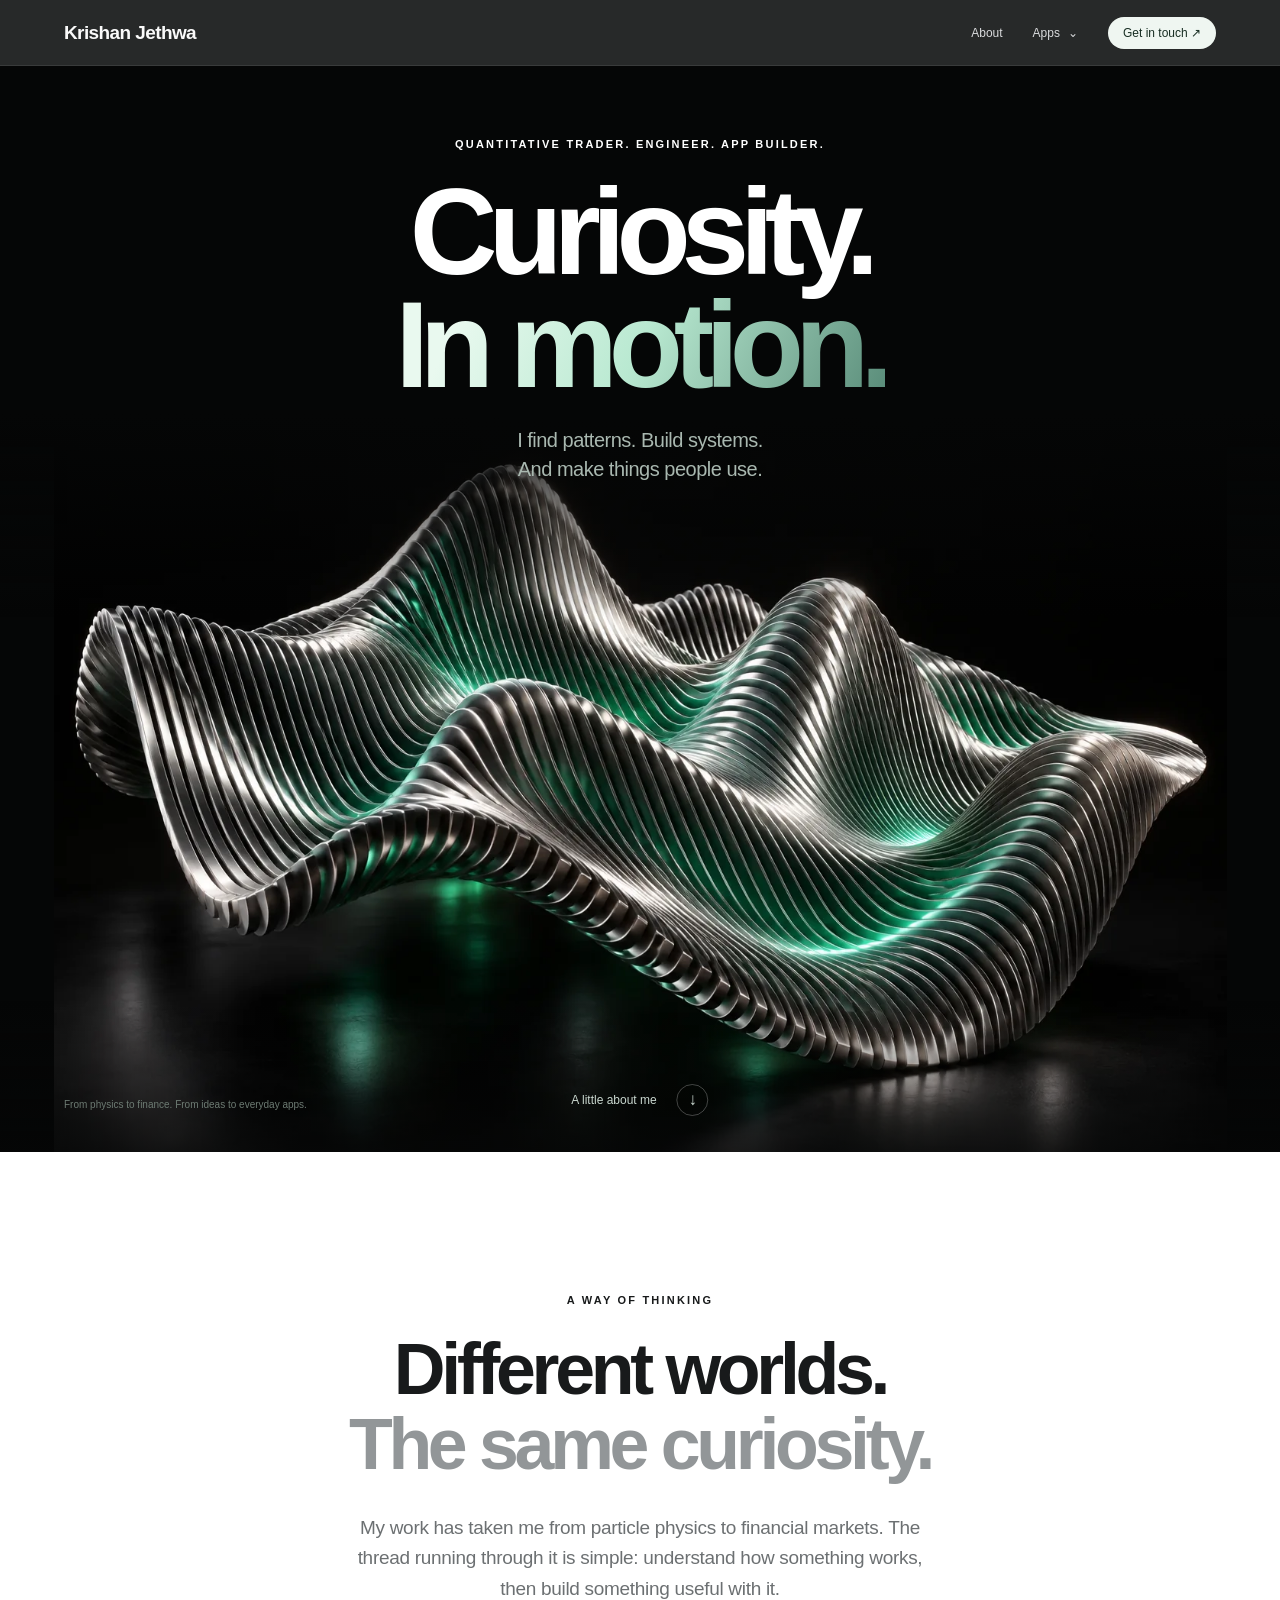
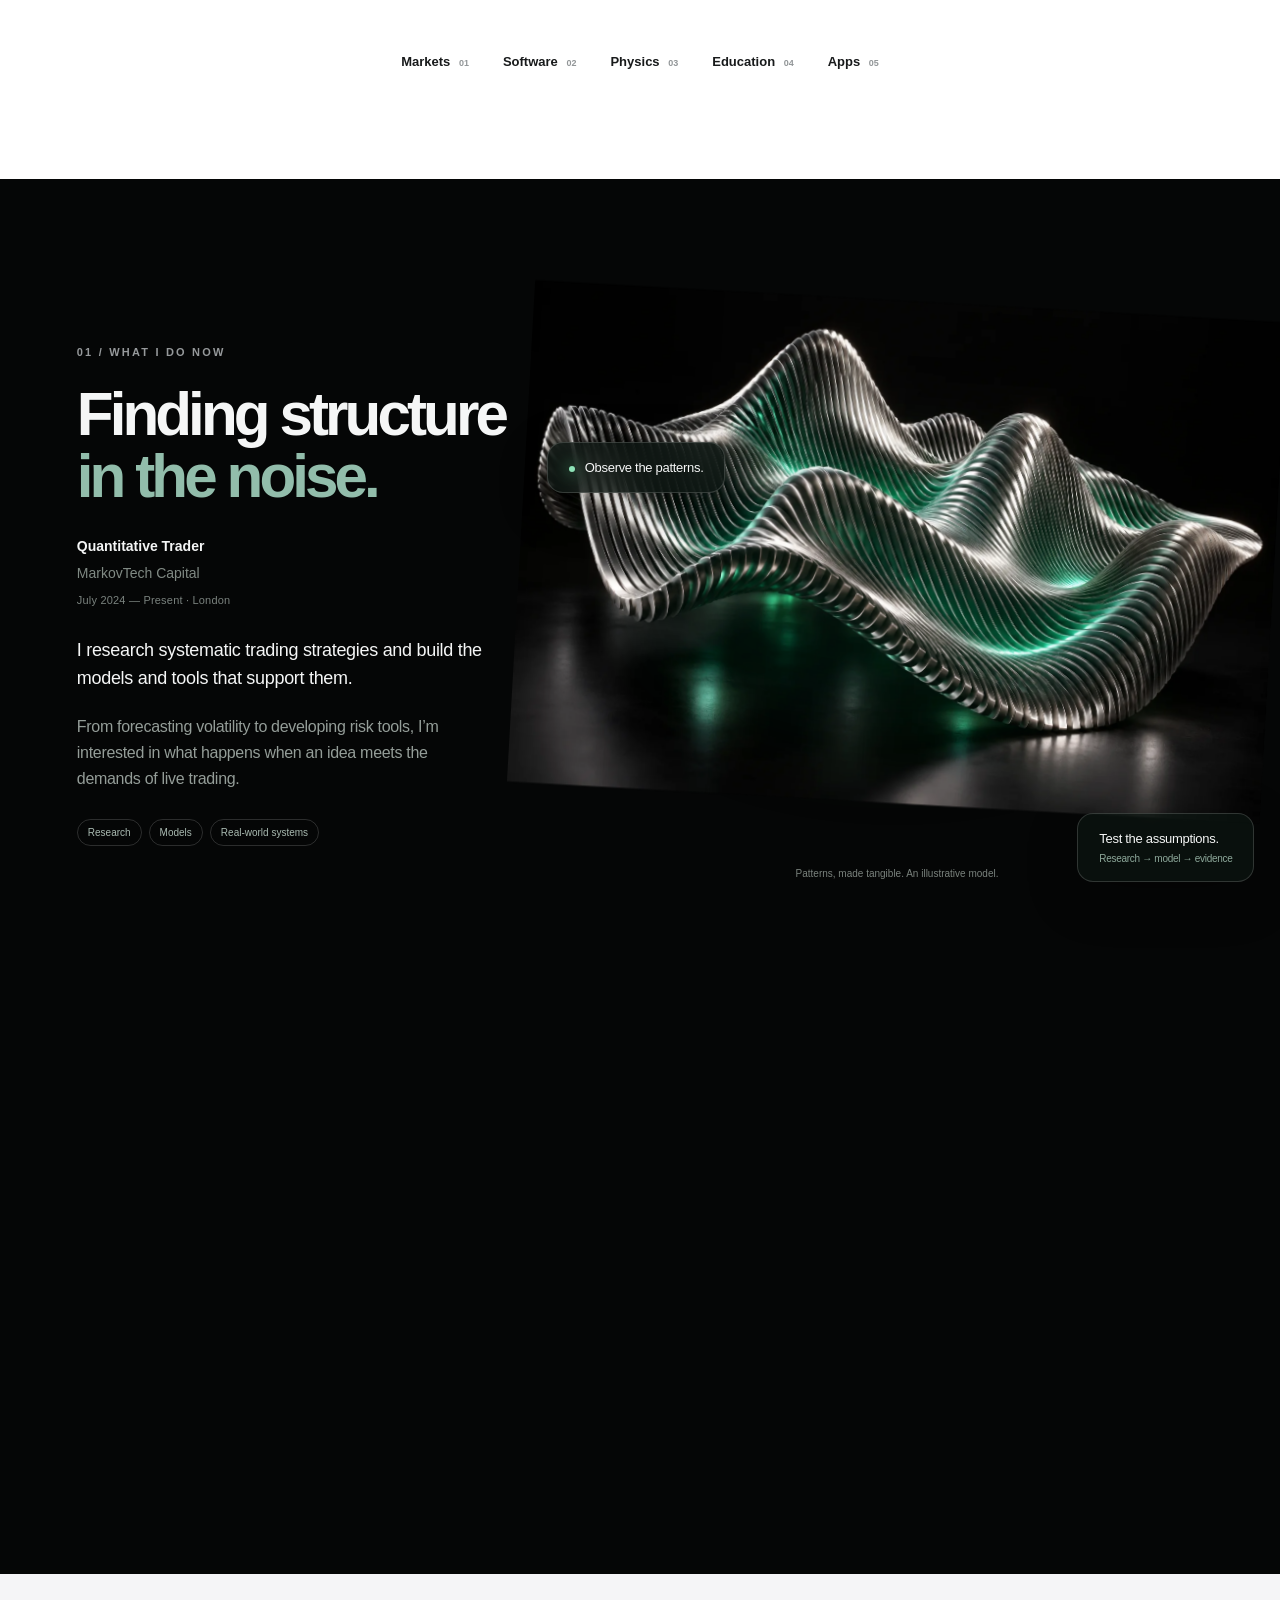
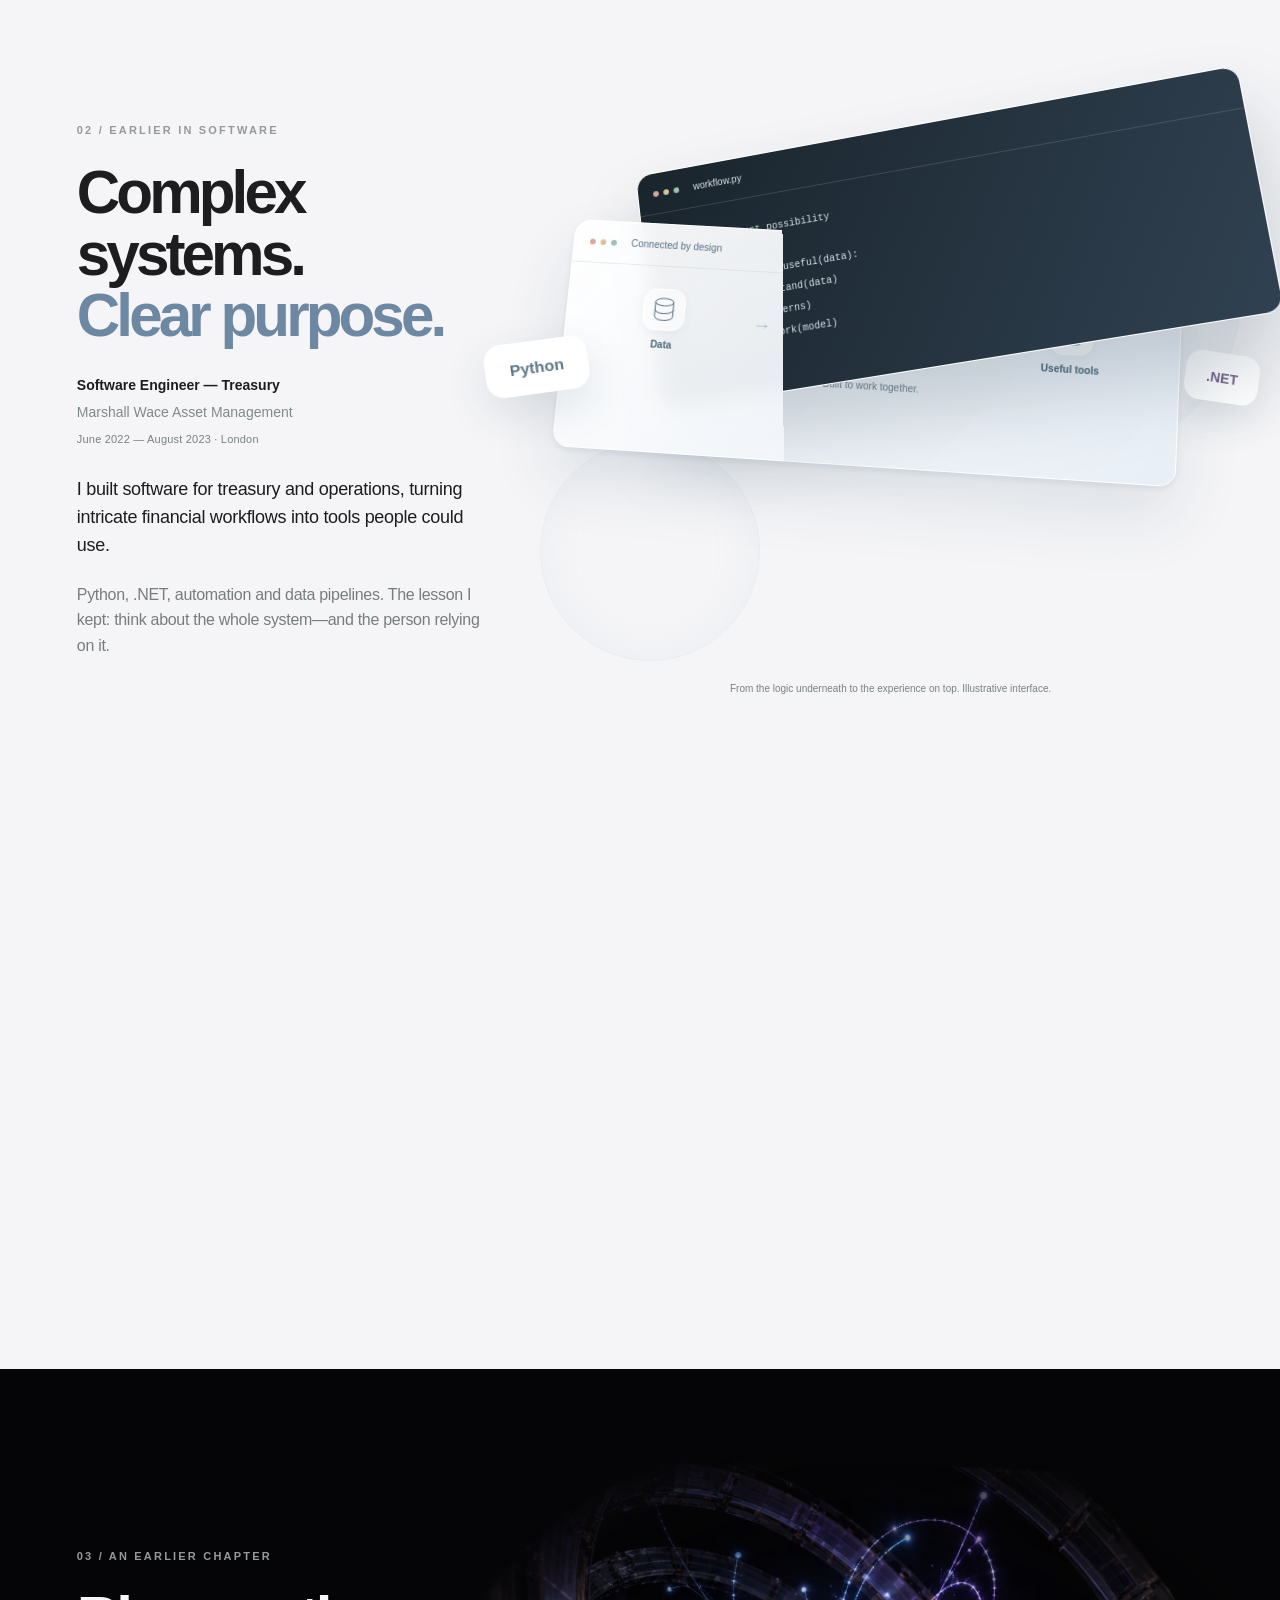
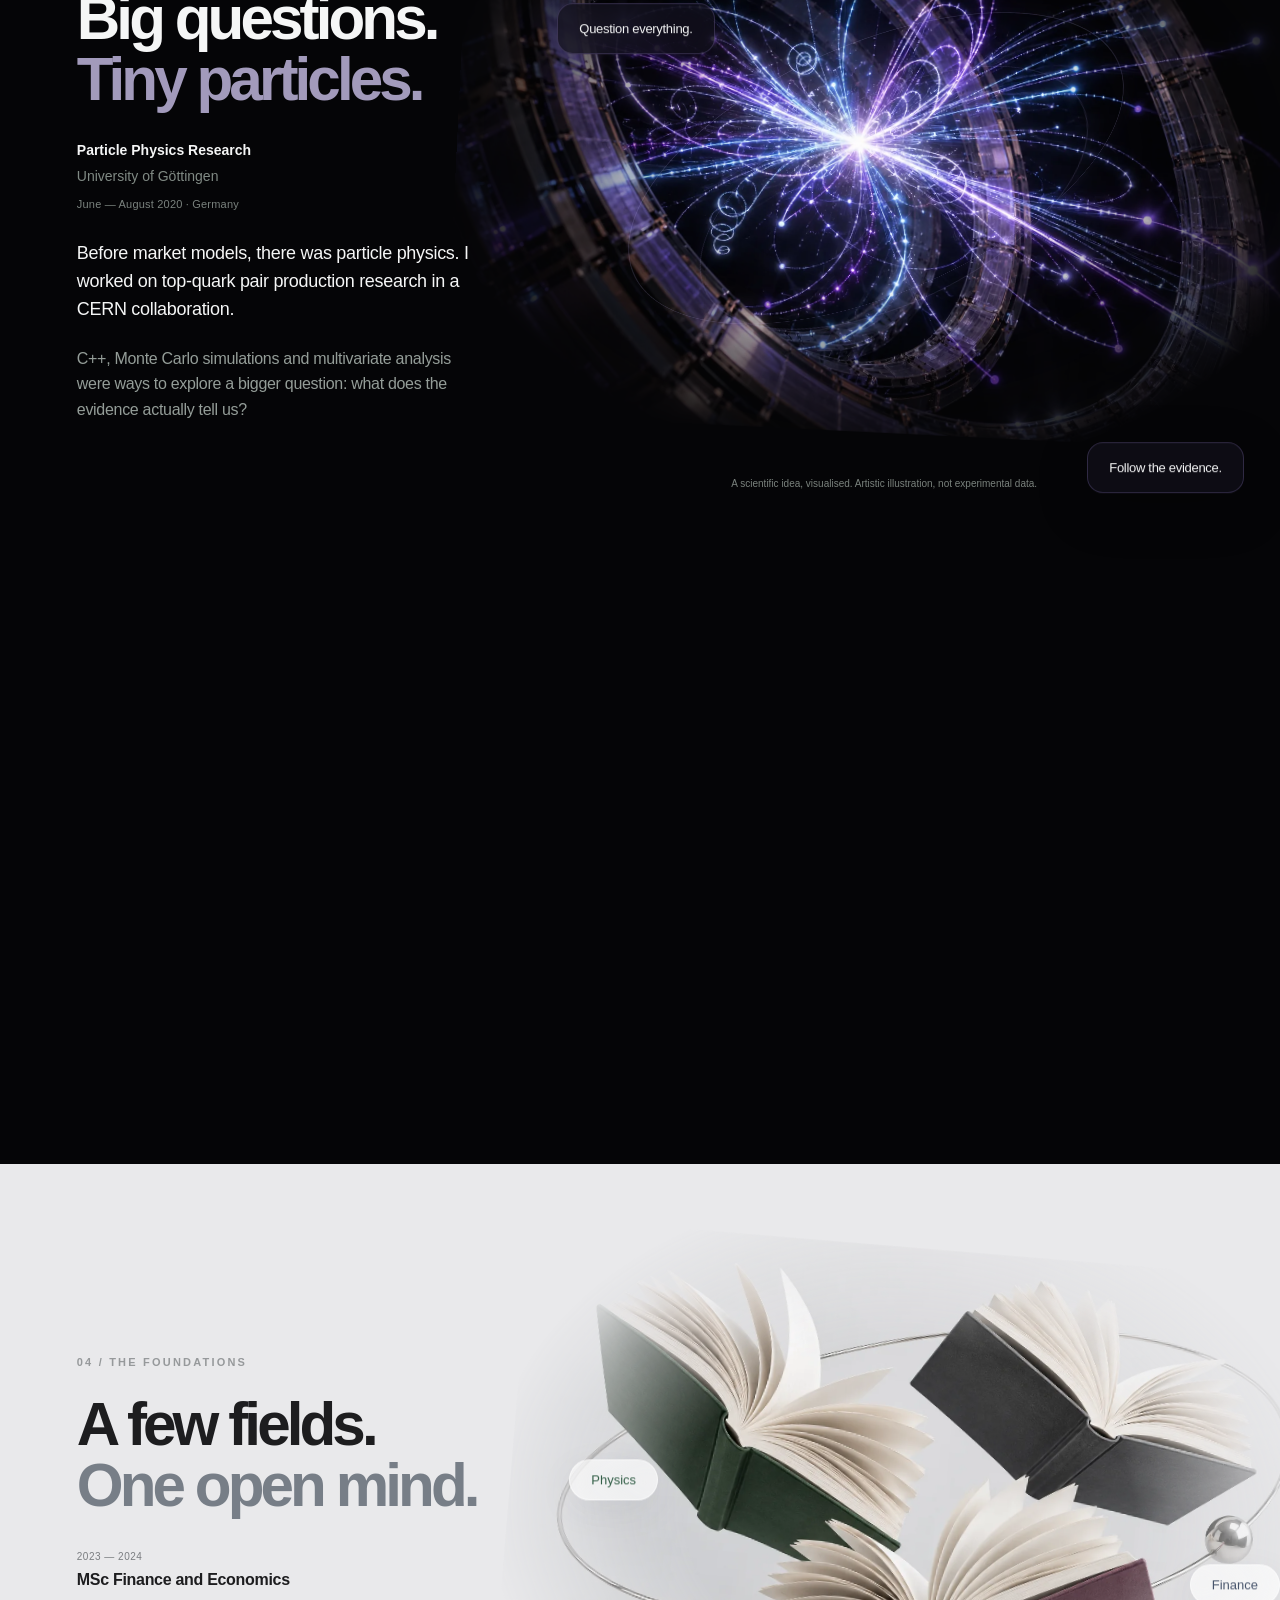
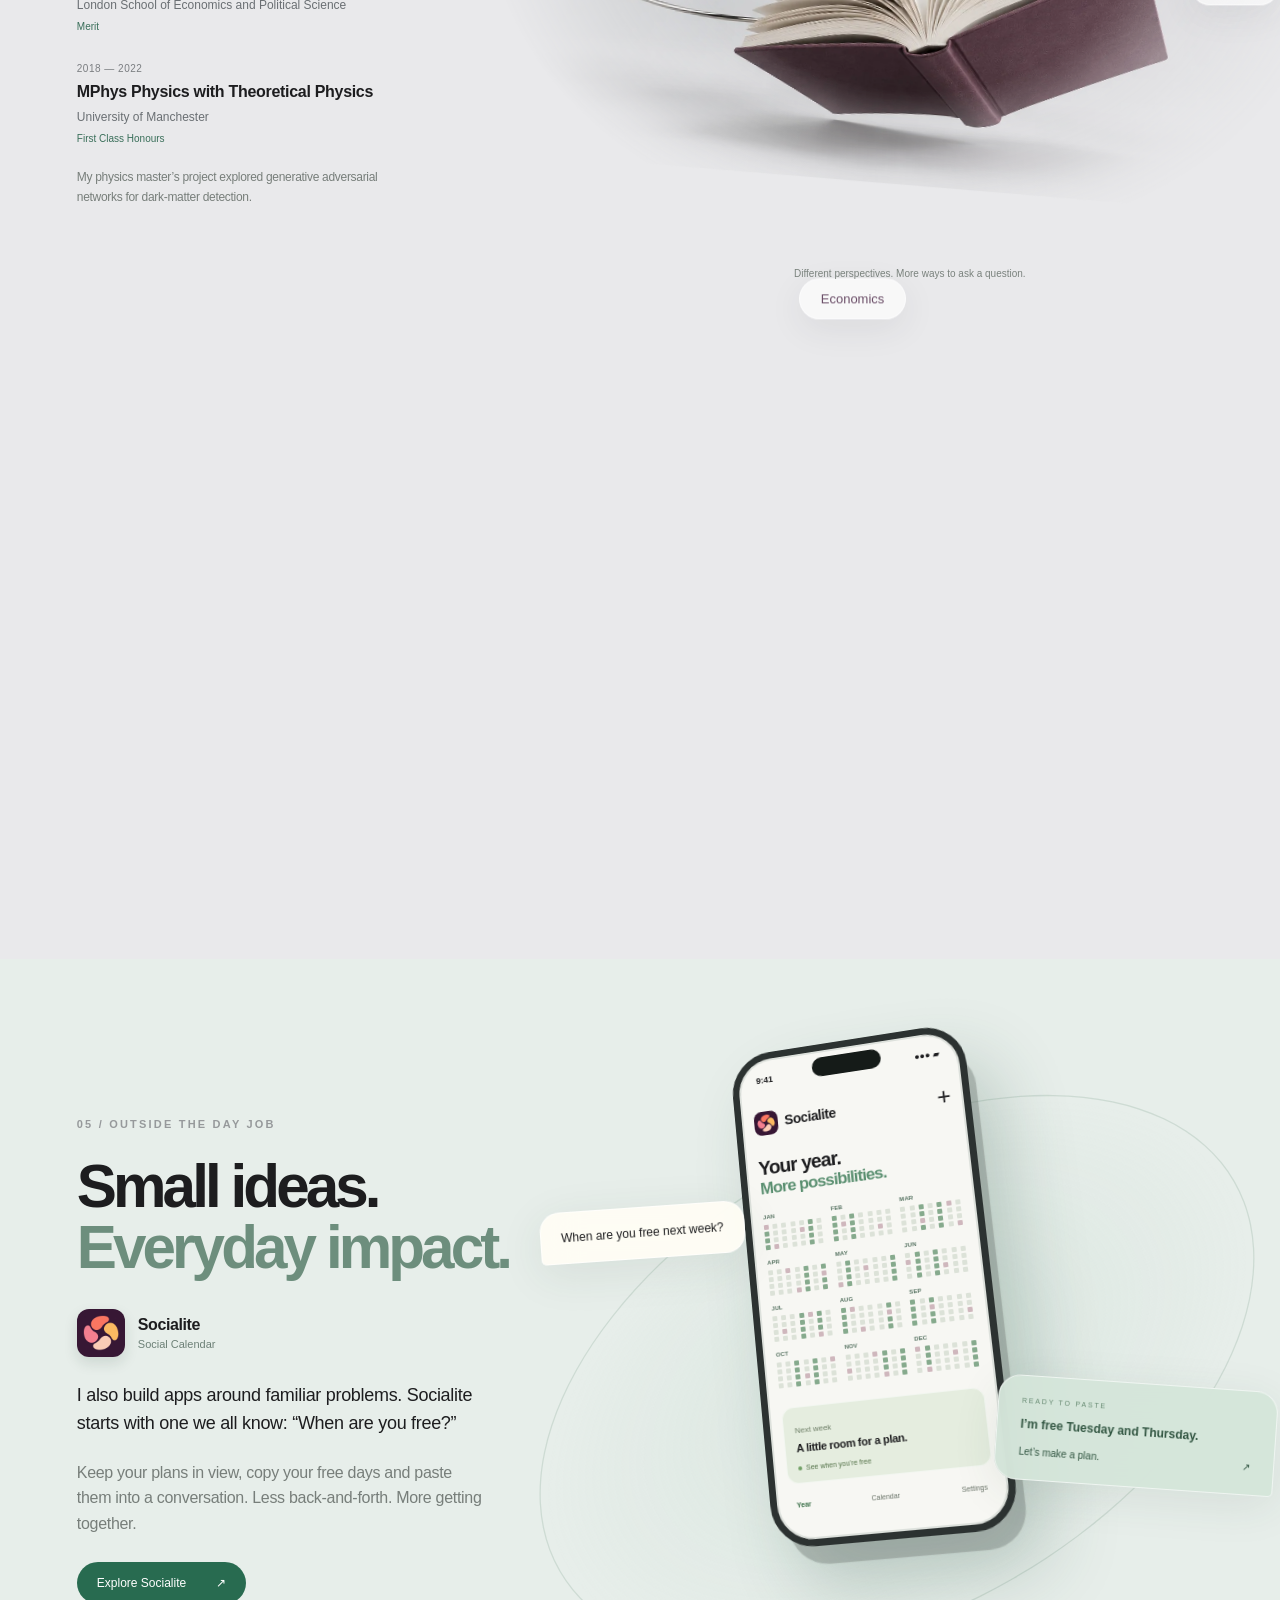
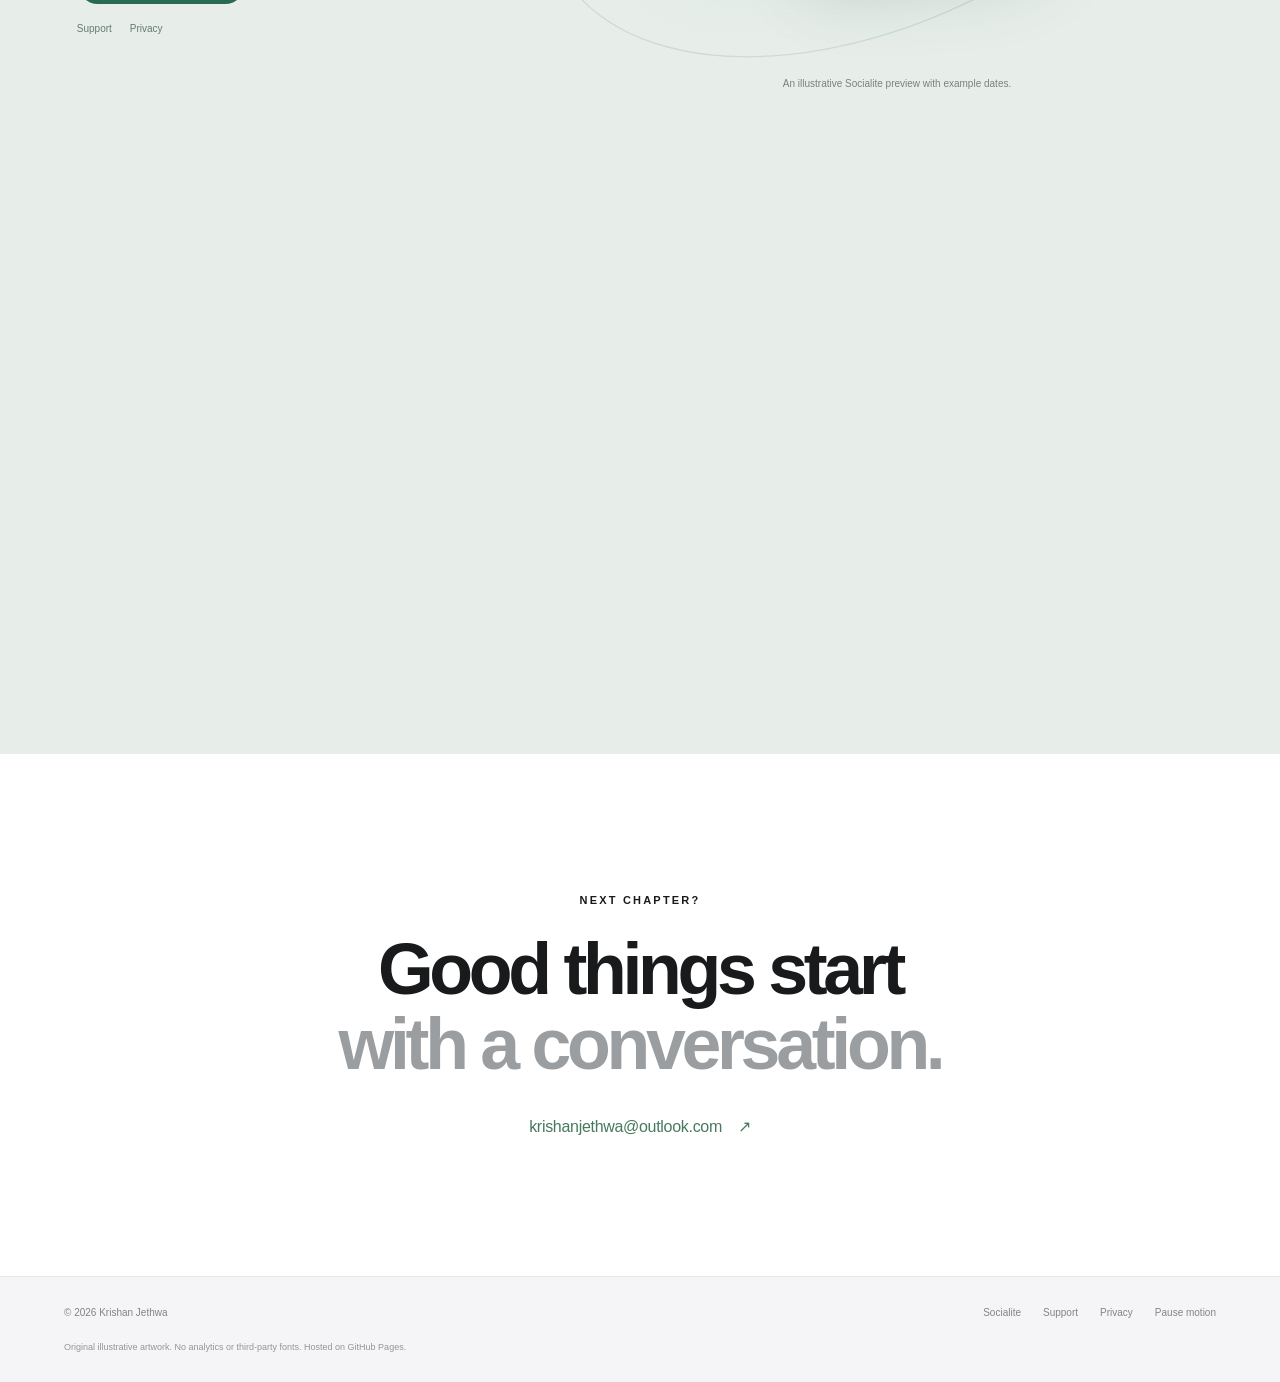
==== commit 3061faea: "Version portfolio stylesheet and motion script for reliable refreshes" ====
--- a/index.html
+++ b/index.html
@@ -6,7 +6,7 @@
   <meta name="description" content="Krishan Jethwa — quantitative trader, software engineer and everyday app builder. A journey through markets, physics and the things I make.">
   <meta name="theme-color" content="#050606">
   <link rel="preload" href="./assets/markets.webp" as="image">
-  <link rel="stylesheet" href="./developer.css"><script src="./developer.js" defer></script>
+  <link rel="stylesheet" href="./developer.css?v=20261020b"><script src="./developer.js?v=20261020b" defer></script>
 </head>
 <body>
 <a class="skip" href="#main">Skip to content</a>
--- a/developer.css
+++ b/developer.css
@@ -1,7 +1,9 @@
-:root{font-family:-apple-system,BlinkMacSystemFont,"Segoe UI",sans-serif;color:#181a1b;background:#fafafa;font-synthesis:none;font-size:16px;-webkit-font-smoothing:antialiased;--green:#226d53}*{box-sizing:border-box}html{scroll-behavior:smooth;scroll-padding-top:74px}body{margin:0}a{color:inherit;text-decoration:none}button{font:inherit}a:focus-visible,summary:focus-visible,button:focus-visible{outline:3px solid #73bd9a;outline-offset:7px}img{display:block;max-width:100%}button,a,summary{-webkit-tap-highlight-color:transparent}button,summary{cursor:pointer}.skip{position:fixed;top:-80px;left:16px;z-index:30;padding:14px;background:white;color:black}.skip:focus{top:12px}.site-header{height:66px;position:sticky;top:0;z-index:20;display:flex;align-items:center;justify-content:space-between;padding:0 max(5vw,24px);background:rgba(16,18,18,.9);color:#fafafa;backdrop-filter:blur(24px);border-bottom:1px solid #ffffff15}.identity{font-size:19px;letter-spacing:-.6px;font-weight:650}.site-header nav{display:flex;align-items:center;gap:30px;font-size:12px;font-weight:500}.site-header nav>a:not(.nav-contact),summary{color:#dadbdd}.nav-contact{background:#eff6f1;color:#182e23;padding:9px 15px;border-radius:24px}.app-menu{position:relative}summary{list-style:none;display:flex;gap:8px;align-items:center}summary::-webkit-details-marker{display:none}.dropdown{position:absolute;top:38px;right:-40px;width:256px;padding:10px;border:1px solid #ddd;border-radius:18px;background:#fff;color:#181a1b;box-shadow:0 16px 60px #0003}.dropdown a{padding:9px;display:flex;align-items:center;gap:12px;border-radius:12px}.dropdown a:hover{background:#f1f4f2}.dropdown img{border-radius:9px}.dropdown strong,.dropdown small{display:block}.dropdown strong{font-size:14px;margin-bottom:3px}.dropdown small{font-size:11px;color:#666}.dropdown a>span:last-child{margin-left:auto}.eyebrow{text-transform:uppercase;letter-spacing:2.2px;font-size:11px;font-weight:650;margin:0 0 26px}.hero{position:relative;isolation:isolate;min-height:910px;height:calc(128svh - 66px);max-height:1250px;background:#050606;color:#fff;overflow:hidden;text-align:center}.hero-heading{position:relative;z-index:3;padding-top:72px;pointer-events:none}.hero h1{font-size:clamp(76px,9.5vw,140px);letter-spacing:-.075em;line-height:.93;margin:0;font-weight:650}.hero h1 span{background:linear-gradient(115deg,#e9f9ef 15%,#b9e9d1 50%,#578a77);background-clip:text;color:transparent}.hero-heading>p:last-child{font-size:20px;color:#a9b8b0;line-height:1.45;letter-spacing:-.5px;margin:24px 0 0}.hero-image{position:absolute;inset:32% -8% -4%;z-index:1;transform:translate3d(0,var(--hero-y,0px),0) scale(var(--hero-scale,1));will-change:transform}.hero-image img{width:100%;height:100%;object-fit:contain;object-position:center}.hero-image-shade{position:absolute;inset:0;background:linear-gradient(#050606 0%,transparent 26%,transparent 75%,#050606 100%)}.scroll-cue{position:absolute;bottom:36px;left:50%;transform:translateX(-50%);z-index:4;display:flex;gap:20px;align-items:center;color:#c9d7cf;font-size:12px;white-space:nowrap}.scroll-cue span{display:grid;place-items:center;width:32px;height:32px;border:1px solid #ffffff40;border-radius:50%;font-size:17px}.hero-side{position:absolute;bottom:42px;left:5vw;color:#6d7b73;z-index:4;font-size:10px}.story-intro{padding:142px max(calc((100vw - 1100px)/2),7vw) 110px;text-align:center;background:#fff;scroll-margin-top:0}.story-intro h2,.contact h2{font-size:clamp(44px,5.6vw,78px);line-height:1.04;letter-spacing:-.06em;margin:0;font-weight:650}.story-intro h2 span{color:#929698}.story-intro>p:not(.eyebrow){max-width:600px;margin:32px auto 50px;font-size:19px;line-height:1.6;color:#6c7072;letter-spacing:-.3px}.story-nav{display:flex;justify-content:center;gap:34px;flex-wrap:wrap}.story-nav a{font-size:13px;font-weight:600}.story-nav span{font-size:9px;margin-left:5px;color:#929698}.chapter{--p:0;--enter:1;--move:0px;--tilt:0deg;--scale:1;--callout:1;position:relative;height:155svh;min-height:1040px;scroll-margin-top:65px}.chapter-frame{position:sticky;top:66px;min-height:calc(100svh - 66px);display:grid;grid-template-columns:minmax(0,.86fr) minmax(0,1.28fr);align-items:center;gap:3vw;padding:48px max(calc((100vw - 1160px)/2),6vw);isolation:isolate}.dark{background:#050606;color:#f5f6f6}.light{background:#f5f5f7;color:#1d1d1f}.chapter-copy{position:relative;z-index:3}.chapter-copy .eyebrow{color:#96999b;margin-bottom:26px}.chapter h2{font-size:clamp(40px,4.7vw,67px);line-height:1.02;letter-spacing:-.065em;margin:0 0 30px;font-weight:650}.chapter h2 span{color:#878e8a}.chapter-markets h2 span{color:#92bdab}.chapter-copy>p:not(.eyebrow){max-width:410px;font-size:18px;line-height:1.55;letter-spacing:-.3px;margin:22px 0 0}.chapter-copy p.secondary{font-size:16px;color:#777e7a;line-height:1.6}.dark .chapter-copy p.secondary{color:#949d98}.role{display:grid;gap:7px;margin-bottom:28px;line-height:1.4;font-size:14px}.role strong{font-weight:600}.role>span{color:#808a84}.role small{font-size:11px;margin-top:3px;letter-spacing:.2px;color:#7a827e}.chapter-tags{display:flex;gap:7px;flex-wrap:wrap;margin-top:28px}.chapter-tags span{border:1px solid #ffffff28;border-radius:20px;padding:7px 10px;font-size:10px;color:#a9bab1}.chapter-visual{position:relative;height:540px;min-width:0;margin:0 -4vw 0 -1vw;perspective:1200px;isolation:isolate}.visual-main{position:absolute;top:0;left:0;width:100%;height:100%;object-fit:contain;transform:translate3d(0,var(--move),0) scale(var(--scale)) rotate(var(--tilt));opacity:var(--enter);will-change:transform,opacity}.chapter-visual figcaption{position:absolute;bottom:-15px;left:10px;right:10px;text-align:center;font-size:10px;line-height:1.5;color:#7a827d;z-index:5}.floating-label{position:absolute;z-index:3;transform:translate3d(0,calc(var(--move) * -1.5),0);opacity:var(--callout);border:1px solid #ffffff28;backdrop-filter:blur(18px);background:#0b1511bb;box-shadow:0 14px 50px #0004;border-radius:16px;padding:17px 21px;font-size:13px;letter-spacing:-.3px}.floating-label span{display:block;font-size:10px;color:#8ea99b;margin-top:7px}.floating-label i{display:inline-block;background:#8ee3b7;box-shadow:0 0 16px #62f8a3;width:6px;height:6px;border-radius:50%;margin-right:10px}.market-visual .label-one{top:50px;left:1%}.market-visual .label-two{bottom:50px;right:0}.visual-glow{position:absolute;inset:25% 14%;background:#0d7755;opacity:.13;filter:blur(55px);border-radius:50%}.chapter-software{background:#f5f5f7}.chapter-software h2 span{color:#6d88a3}.software-visual{height:580px;margin-right:-3vw}.system-composition{position:absolute;inset:20px -2% 15px 4%;transform-style:preserve-3d;transform:translate3d(0,var(--move),0) rotateY(calc(var(--tilt) * 1.4));opacity:var(--enter)}.system-window{position:absolute;width:90%;border:1px solid #ffffff;box-shadow:0 30px 65px #183c571c,0 3px 6px #183c5714;border-radius:17px;overflow:hidden;transform-style:preserve-3d}.window-bar{height:44px;display:flex;align-items:center;padding:0 16px;gap:5px;border-bottom:1px solid #ffffff22;font-size:10px}.window-bar i{width:6px;height:6px;border-radius:50%;background:#a2aebb}.window-bar i:first-child{background:#d9a7a3}.window-bar i:nth-child(2){background:#d8c39a}.window-bar i:nth-child(3){background:#9ec1b1}.window-bar>span{margin-left:10px}.window-back{top:24px;left:9%;height:250px;background:linear-gradient(120deg,#19242c,#304151);color:#d9e4e9;transform:rotateX(8deg) rotateY(-15deg) rotateZ(-7deg) translateY(calc(var(--move) * -.6));box-shadow:0 45px 75px #1b354c38}.code-lines{padding:24px 22px;font-size:10px;font-family:ui-monospace,SFMono-Regular,monospace;line-height:2.2;white-space:nowrap}.code-lines span{display:block}.code-lines b{color:#abdfc4;font-weight:400}.window-front{top:230px;left:-2%;height:235px;background:linear-gradient(130deg,#fffffff2,#e6edf5ed);transform:rotateX(8deg) rotateY(-10deg) rotateZ(5deg) translateY(calc(var(--move) * .7));backdrop-filter:blur(10px)}.window-front .window-bar{border-color:#acbccb44;color:#547085}.workflow{display:flex;align-items:center;justify-content:space-evenly;padding:23px 16px 18px;gap:8px}.workflow>div{display:flex;flex-direction:column;align-items:center;gap:9px;font-size:10px;font-weight:600;color:#486478}.workflow svg{width:43px;height:43px;stroke:#456880;fill:none;stroke-width:1.2;background:#fff9;border:1px solid white;padding:5px;border-radius:13px;box-shadow:0 3px 10px #56789a10}.workflow>b{font-size:19px;color:#a6b8c7;font-weight:400}.system-status{font-size:10px;text-align:center;color:#71828d}.system-status i{display:inline-block;width:5px;height:5px;background:#579880;border-radius:50%;margin-right:7px}.floating-language{position:absolute;z-index:4;background:#fff;border:1px solid #fff;border-radius:16px;padding:16px 22px;font-size:15px;font-weight:600;box-shadow:0 15px 40px #213c5720;opacity:var(--callout)}.language-python{top:165px;left:-10%;transform:translateY(calc(var(--move) * -1.8)) rotate(-8deg);color:#597885}.language-dotnet{right:-3%;bottom:80px;transform:translateY(calc(var(--move) * 1.6)) rotate(8deg);color:#78648c}.software-orb{position:absolute;border:1px solid #b9cad533;box-shadow:inset 0 0 45px #a8b6d11c;border-radius:50%;z-index:-1}.orb-one{width:340px;height:340px;right:0;top:20px}.orb-two{width:220px;height:220px;left:0;bottom:20px}.chapter-physics{background:#050507}.chapter-physics h2 span{color:#a29abb}.physics-visual{height:580px;margin-left:-6vw;margin-right:-7vw}.physics-visual .visual-main{object-fit:contain;mask-image:radial-gradient(ellipse at center,#000 32%,transparent 75%)}.physics-visual .label-one{left:10%;top:50px;background:#11101bbb;border-color:#8877b54a}.physics-visual .label-two{right:6%;bottom:40px;background:#11101bbb;border-color:#8877b54a}.particle-halo{position:absolute;border:1px solid #c8b7ff25;border-radius:50%;inset:17% 24%;transform:rotateX(55deg) rotateY(-25deg) rotateZ(calc(var(--tilt) * 4));box-shadow:0 0 25px #8f74cb0d;opacity:var(--callout)}.halo-two{inset:11% 18%;transform:rotateX(-55deg) rotateY(20deg) rotateZ(calc(var(--tilt) * -4))}.chapter-education{background:#e9e9eb}.chapter-education h2 span{color:#777e87}.education-visual{margin-right:-6vw;height:570px}.education-visual .visual-main{mix-blend-mode:multiply;mask-image:radial-gradient(ellipse at center,#000 40%,transparent 75%)}.degree{margin-top:24px}.degree small{font-size:10px;letter-spacing:.5px;color:#7a7d80}.degree h3{font-size:16px;font-weight:600;letter-spacing:-.3px;margin:7px 0}.degree p{font-size:12px;color:#6a6f73;line-height:1.5;margin:0;max-width:300px}.degree>span{display:inline-block;font-size:10px;margin-top:7px;color:#3a6f5a}.chapter-copy .education-note{font-size:12px!important;max-width:320px!important}.subject{position:absolute;z-index:3;border:1px solid #fff8;background:#ffffffaa;backdrop-filter:blur(14px);padding:12px 21px;border-radius:40px;font-size:13px;font-weight:500;box-shadow:0 10px 35px #2d353d14;opacity:var(--callout);transform:translateY(calc(var(--move) * -1.6))}.subject-physics{top:60px;left:4%;color:#356049}.subject-finance{top:165px;right:0%;color:#47546b}.subject-economics{bottom:50px;left:35%;color:#6b4e67}.chapter-apps{background:#e7eeea}.chapter-apps h2 span{color:#6d8e7d}.app-heading{display:flex;gap:13px;align-items:center;margin:0 0 25px}.app-heading img{border-radius:12px;box-shadow:0 6px 14px #163a2820}.app-heading strong,.app-heading span{display:block}.app-heading strong{font-size:16px;letter-spacing:-.4px;margin-bottom:4px}.app-heading span{font-size:11px;color:#6d8077}.button{display:inline-flex;align-items:center;gap:30px;background:#286b50;color:white;border-radius:32px;padding:14px 20px;font-size:12px;margin-top:26px}.button:hover{background:#1c543d}.app-links{display:flex;gap:18px;font-size:10px;color:#657b6e;margin-top:19px}.app-links a:hover{text-decoration:underline}.app-visual{height:600px}.app-orbit{position:absolute;inset:20% 8%;border:1px solid #a1bbab5c;border-radius:50%;transform:rotate(-30deg) scale(1.3);background:radial-gradient(ellipse,#a3c8b530,transparent 70%)}.phone-composition{position:absolute;inset:0;transform:translateY(var(--move));opacity:var(--enter)}.phone{position:absolute;top:12px;left:29%;width:244px;height:505px;background:#f7f7f3;border:7px solid #2c3231;border-radius:43px;box-shadow:inset 0 0 0 2px #dde1dc,12px 23px 1px -5px #747e7870,25px 40px 70px #244c3b3b;overflow:hidden;transform:perspective(1200px) rotateY(calc(-14deg + var(--tilt))) rotateX(6deg) rotateZ(-7deg);padding:17px 13px 0;will-change:transform}.phone-island{width:72px;height:20px;position:absolute;left:50%;top:7px;transform:translateX(-50%);background:#151b18;border-radius:30px}.phone-status{font-size:9px;display:flex;justify-content:space-between;margin:0 6px 26px;font-weight:650}.phone-header{display:flex;align-items:center;gap:7px;font-size:14px;font-weight:650;letter-spacing:-.4px}.phone-header img{border-radius:8px;width:25px;height:25px}.phone-header i{margin-left:auto;font-size:24px;font-weight:300;font-style:normal}.phone-month{margin:21px 0 16px}.phone-month span,.phone-month strong{display:block;font-size:20px;line-height:1.2;letter-spacing:-.9px;font-weight:650}.phone-month strong{color:#5a8f70;font-size:17px}.year-calendar{display:grid;grid-template-columns:repeat(3,1fr);gap:10px 8px}.mini-month{display:grid;grid-template-columns:repeat(7,1fr);gap:2px}.mini-month>span{grid-column:1/-1;font-size:6px;letter-spacing:.1px;margin-bottom:3px;color:#577362;font-weight:600}.mini-day{height:5px;width:5px;border-radius:1px;background:#dce2d8}.mini-day.busy{background:#86aa8d}.mini-day.plan{background:#cfb7bd}.phone-card{background:#e5eddf;border:1px solid #fff8;padding:11px;border-radius:12px;margin-top:20px}.phone-card>span{font-size:8px;color:#6c7d65}.phone-card>strong{display:block;font-size:11px;letter-spacing:-.3px;margin-top:5px}.phone-card>div{font-size:7px;color:#547249;margin-top:10px}.phone-card i{display:inline-block;border-radius:50%;background:#70a064;width:4px;height:4px;margin-right:4px}.phone-tabs{display:flex;justify-content:space-between;font-size:7px;color:#6a7469;margin:17px 7px}.phone-tabs span:first-child{color:#386e46;font-weight:600}.message-bubble{position:absolute;z-index:4;font-size:12px;border:1px solid #fff9;box-shadow:0 10px 45px #27493518;backdrop-filter:blur(20px);opacity:var(--callout)}.message-question{top:85px;left:0;background:#fffdf5f0;padding:18px 20px;border-radius:20px 20px 20px 5px;transform:translateY(calc(var(--move) * -1.8)) rotate(-4deg);max-width:230px}.message-answer{right:-3%;bottom:52px;background:#d4e5daf2;padding:20px 23px;border-radius:22px 22px 5px 22px;transform:translateY(calc(var(--move) * 1.4)) rotate(4deg);width:280px;line-height:1.5;font-weight:600;color:#315541}.message-answer small{display:block;font-size:7px;letter-spacing:1.8px;font-weight:500;color:#688b73;margin-bottom:8px}.message-answer span{display:block;font-size:10px;font-weight:400;margin-top:11px}.message-answer b{float:right}.contact{text-align:center;padding:140px 24px;background:#fff}.contact h2 span{color:#9b9ea0}.contact>a{display:inline-block;font-size:16px;letter-spacing:-.3px;color:#46795e;margin-top:36px}.contact>a span{padding-left:12px}footer{padding:30px max(5vw,24px);font-size:10px;color:#808486;display:flex;align-items:center;justify-content:space-between;flex-wrap:wrap;gap:24px;background:#f5f5f7;border-top:1px solid #e5e5e7}footer>div{display:flex;align-items:center;gap:22px}footer p{flex:0 0 100%;font-size:9px;margin:0;color:#919597}.motion-toggle{border:0;background:none;padding:0;color:inherit;font-size:10px}footer a:hover,.motion-toggle:hover{color:#1d1d1f}.motion-toggle[disabled]{cursor:default}
+:root{font-family:-apple-system,BlinkMacSystemFont,"Segoe UI",sans-serif;color:#181a1b;background:#fafafa;font-synthesis:none;font-size:16px;-webkit-font-smoothing:antialiased;--green:#226d53}*{box-sizing:border-box}html{scroll-behavior:smooth;scroll-padding-top:74px}body{margin:0;overflow-x:clip}a{color:inherit;text-decoration:none}button{font:inherit}a:focus-visible,summary:focus-visible,button:focus-visible{outline:3px solid #73bd9a;outline-offset:7px}img{display:block;max-width:100%}button,a,summary{-webkit-tap-highlight-color:transparent}button,summary{cursor:pointer}.skip{position:fixed;top:-80px;left:16px;z-index:30;padding:14px;background:white;color:black}.skip:focus{top:12px}.site-header{height:66px;position:sticky;top:0;z-index:20;display:flex;align-items:center;justify-content:space-between;padding:0 max(5vw,24px);background:rgba(16,18,18,.9);color:#fafafa;backdrop-filter:blur(24px);border-bottom:1px solid #ffffff15}.identity{font-size:19px;letter-spacing:-.6px;font-weight:650}.site-header nav{display:flex;align-items:center;gap:30px;font-size:12px;font-weight:500}.site-header nav>a:not(.nav-contact),summary{color:#dadbdd}.nav-contact{background:#eff6f1;color:#182e23;padding:9px 15px;border-radius:24px}.app-menu{position:relative}summary{list-style:none;display:flex;gap:8px;align-items:center}summary::-webkit-details-marker{display:none}.dropdown{position:absolute;top:38px;right:-40px;width:256px;padding:10px;border:1px solid #ddd;border-radius:18px;background:#fff;color:#181a1b;box-shadow:0 16px 60px #0003}.dropdown a{padding:9px;display:flex;align-items:center;gap:12px;border-radius:12px}.dropdown a:hover{background:#f1f4f2}.dropdown img{border-radius:9px}.dropdown strong,.dropdown small{display:block}.dropdown strong{font-size:14px;margin-bottom:3px}.dropdown small{font-size:11px;color:#666}.dropdown a>span:last-child{margin-left:auto}.eyebrow{text-transform:uppercase;letter-spacing:2.2px;font-size:11px;font-weight:650;margin:0 0 26px}.hero{position:relative;isolation:isolate;min-height:910px;height:calc(128svh - 66px);max-height:1250px;background:#050606;color:#fff;overflow:hidden;text-align:center}.hero-heading{position:relative;z-index:3;padding-top:72px;pointer-events:none}.hero h1{font-size:clamp(76px,9.5vw,140px);letter-spacing:-.075em;line-height:.93;margin:0;font-weight:650}.hero h1 span{background:linear-gradient(115deg,#e9f9ef 15%,#b9e9d1 50%,#578a77);background-clip:text;color:transparent}.hero-heading>p:last-child{font-size:20px;color:#a9b8b0;line-height:1.45;letter-spacing:-.5px;margin:24px 0 0}.hero-image{position:absolute;inset:32% -8% -4%;z-index:1;transform:translate3d(0,var(--hero-y,0px),0) scale(var(--hero-scale,1));will-change:transform}.hero-image img{width:100%;height:100%;object-fit:contain;object-position:center}.hero-image-shade{position:absolute;inset:0;background:linear-gradient(#050606 0%,transparent 26%,transparent 75%,#050606 100%)}.scroll-cue{position:absolute;bottom:36px;left:50%;transform:translateX(-50%);z-index:4;display:flex;gap:20px;align-items:center;color:#c9d7cf;font-size:12px;white-space:nowrap}.scroll-cue span{display:grid;place-items:center;width:32px;height:32px;border:1px solid #ffffff40;border-radius:50%;font-size:17px}.hero-side{position:absolute;bottom:42px;left:5vw;color:#6d7b73;z-index:4;font-size:10px}.story-intro{padding:142px max(calc((100vw - 1100px)/2),7vw) 110px;text-align:center;background:#fff;scroll-margin-top:0}.story-intro h2,.contact h2{font-size:clamp(44px,5.6vw,78px);line-height:1.04;letter-spacing:-.06em;margin:0;font-weight:650}.story-intro h2 span{color:#929698}.story-intro>p:not(.eyebrow){max-width:600px;margin:32px auto 50px;font-size:19px;line-height:1.6;color:#6c7072;letter-spacing:-.3px}.story-nav{display:flex;justify-content:center;gap:34px;flex-wrap:wrap}.story-nav a{font-size:13px;font-weight:600}.story-nav span{font-size:9px;margin-left:5px;color:#929698}.chapter{--p:0;--enter:1;--move:0px;--tilt:0deg;--scale:1;--callout:1;position:relative;height:155svh;min-height:1040px;scroll-margin-top:0}.chapter-frame{position:sticky;top:66px;min-height:calc(100svh - 66px);display:grid;grid-template-columns:minmax(0,.86fr) minmax(0,1.28fr);align-items:center;gap:3vw;padding:48px max(calc((100vw - 1160px)/2),6vw);isolation:isolate}.dark{background:#050606;color:#f5f6f6}.light{background:#f5f5f7;color:#1d1d1f}.chapter-copy{position:relative;z-index:3}.chapter-copy .eyebrow{color:#96999b;margin-bottom:26px}.chapter h2{font-size:clamp(40px,4.7vw,67px);line-height:1.02;letter-spacing:-.065em;margin:0 0 30px;font-weight:650}.chapter h2 span{color:#878e8a}.chapter-markets h2 span{color:#92bdab}.chapter-copy>p:not(.eyebrow){max-width:410px;font-size:18px;line-height:1.55;letter-spacing:-.3px;margin:22px 0 0}.chapter-copy p.secondary{font-size:16px;color:#777e7a;line-height:1.6}.dark .chapter-copy p.secondary{color:#949d98}.role{display:grid;gap:7px;margin-bottom:28px;line-height:1.4;font-size:14px}.role strong{font-weight:600}.role>span{color:#808a84}.role small{font-size:11px;margin-top:3px;letter-spacing:.2px;color:#7a827e}.chapter-tags{display:flex;gap:7px;flex-wrap:wrap;margin-top:28px}.chapter-tags span{border:1px solid #ffffff28;border-radius:20px;padding:7px 10px;font-size:10px;color:#a9bab1}.chapter-visual{position:relative;height:540px;min-width:0;margin:0 -4vw 0 -1vw;perspective:1200px;isolation:isolate}.visual-main{position:absolute;top:0;left:0;width:100%;height:100%;object-fit:contain;transform:translate3d(0,var(--move),0) scale(var(--scale)) rotate(var(--tilt));opacity:var(--enter);will-change:transform,opacity}.chapter-visual figcaption{position:absolute;bottom:-15px;left:10px;right:10px;text-align:center;font-size:10px;line-height:1.5;color:#7a827d;z-index:5}.floating-label{position:absolute;z-index:3;transform:translate3d(0,calc(var(--move) * -1.5),0);opacity:var(--callout);border:1px solid #ffffff28;backdrop-filter:blur(18px);background:#0b1511bb;box-shadow:0 14px 50px #0004;border-radius:16px;padding:17px 21px;font-size:13px;letter-spacing:-.3px}.floating-label span{display:block;font-size:10px;color:#8ea99b;margin-top:7px}.floating-label i{display:inline-block;background:#8ee3b7;box-shadow:0 0 16px #62f8a3;width:6px;height:6px;border-radius:50%;margin-right:10px}.market-visual .label-one{top:50px;left:1%}.market-visual .label-two{bottom:50px;right:0}.visual-glow{position:absolute;inset:25% 14%;background:#0d7755;opacity:.13;filter:blur(55px);border-radius:50%}.chapter-software{background:#f5f5f7}.chapter-software h2 span{color:#6d88a3}.software-visual{height:580px;margin-right:-3vw}.system-composition{position:absolute;inset:20px -2% 15px 4%;transform-style:preserve-3d;transform:translate3d(0,var(--move),0) rotateY(calc(var(--tilt) * 1.4));opacity:var(--enter)}.system-window{position:absolute;width:90%;border:1px solid #ffffff;box-shadow:0 30px 65px #183c571c,0 3px 6px #183c5714;border-radius:17px;overflow:hidden;transform-style:preserve-3d}.window-bar{height:44px;display:flex;align-items:center;padding:0 16px;gap:5px;border-bottom:1px solid #ffffff22;font-size:10px}.window-bar i{width:6px;height:6px;border-radius:50%;background:#a2aebb}.window-bar i:first-child{background:#d9a7a3}.window-bar i:nth-child(2){background:#d8c39a}.window-bar i:nth-child(3){background:#9ec1b1}.window-bar>span{margin-left:10px}.window-back{top:24px;left:9%;height:250px;background:linear-gradient(120deg,#19242c,#304151);color:#d9e4e9;transform:rotateX(8deg) rotateY(-15deg) rotateZ(-7deg) translateY(calc(var(--move) * -.6));box-shadow:0 45px 75px #1b354c38}.code-lines{padding:24px 22px;font-size:10px;font-family:ui-monospace,SFMono-Regular,monospace;line-height:2.2;white-space:nowrap}.code-lines span{display:block}.code-lines b{color:#abdfc4;font-weight:400}.window-front{top:230px;left:-2%;height:235px;background:linear-gradient(130deg,#fffffff2,#e6edf5ed);transform:rotateX(8deg) rotateY(-10deg) rotateZ(5deg) translateY(calc(var(--move) * .7));backdrop-filter:blur(10px)}.window-front .window-bar{border-color:#acbccb44;color:#547085}.workflow{display:flex;align-items:center;justify-content:space-evenly;padding:23px 16px 18px;gap:8px}.workflow>div{display:flex;flex-direction:column;align-items:center;gap:9px;font-size:10px;font-weight:600;color:#486478}.workflow svg{width:43px;height:43px;stroke:#456880;fill:none;stroke-width:1.2;background:#fff9;border:1px solid white;padding:5px;border-radius:13px;box-shadow:0 3px 10px #56789a10}.workflow>b{font-size:19px;color:#a6b8c7;font-weight:400}.system-status{font-size:10px;text-align:center;color:#71828d}.system-status i{display:inline-block;width:5px;height:5px;background:#579880;border-radius:50%;margin-right:7px}.floating-language{position:absolute;z-index:4;background:#fff;border:1px solid #fff;border-radius:16px;padding:16px 22px;font-size:15px;font-weight:600;box-shadow:0 15px 40px #213c5720;opacity:var(--callout)}.language-python{top:165px;left:-10%;transform:translateY(calc(var(--move) * -1.8)) rotate(-8deg);color:#597885}.language-dotnet{right:-3%;bottom:80px;transform:translateY(calc(var(--move) * 1.6)) rotate(8deg);color:#78648c}.software-orb{position:absolute;border:1px solid #b9cad533;box-shadow:inset 0 0 45px #a8b6d11c;border-radius:50%;z-index:-1}.orb-one{width:340px;height:340px;right:0;top:20px}.orb-two{width:220px;height:220px;left:0;bottom:20px}.chapter-physics{background:#050507}.chapter-physics h2 span{color:#a29abb}.physics-visual{height:580px;margin-left:-6vw;margin-right:-7vw}.physics-visual .visual-main{object-fit:contain;mask-image:radial-gradient(ellipse at center,#000 32%,transparent 75%)}.physics-visual .label-one{left:10%;top:50px;background:#11101bbb;border-color:#8877b54a}.physics-visual .label-two{right:6%;bottom:40px;background:#11101bbb;border-color:#8877b54a}.particle-halo{position:absolute;border:1px solid #c8b7ff25;border-radius:50%;inset:17% 24%;transform:rotateX(55deg) rotateY(-25deg) rotateZ(calc(var(--tilt) * 4));box-shadow:0 0 25px #8f74cb0d;opacity:var(--callout)}.halo-two{inset:11% 18%;transform:rotateX(-55deg) rotateY(20deg) rotateZ(calc(var(--tilt) * -4))}.chapter-education{background:#e9e9eb}.chapter-education h2 span{color:#777e87}.education-visual{margin-right:-6vw;height:570px}.education-visual .visual-main{mix-blend-mode:multiply;mask-image:radial-gradient(ellipse at center,#000 40%,transparent 75%)}.degree{margin-top:24px}.degree small{font-size:10px;letter-spacing:.5px;color:#7a7d80}.degree h3{font-size:16px;font-weight:600;letter-spacing:-.3px;margin:7px 0}.degree p{font-size:12px;color:#6a6f73;line-height:1.5;margin:0;max-width:300px}.degree>span{display:inline-block;font-size:10px;margin-top:7px;color:#3a6f5a}.chapter-copy .education-note{font-size:12px!important;max-width:320px!important}.subject{position:absolute;z-index:3;border:1px solid #fff8;background:#ffffffaa;backdrop-filter:blur(14px);padding:12px 21px;border-radius:40px;font-size:13px;font-weight:500;box-shadow:0 10px 35px #2d353d14;opacity:var(--callout);transform:translateY(calc(var(--move) * -1.6))}.subject-physics{top:60px;left:4%;color:#356049}.subject-finance{top:165px;right:0%;color:#47546b}.subject-economics{bottom:50px;left:35%;color:#6b4e67}.chapter-apps{background:#e7eeea}.chapter-apps h2 span{color:#6d8e7d}.app-heading{display:flex;gap:13px;align-items:center;margin:0 0 25px}.app-heading img{border-radius:12px;box-shadow:0 6px 14px #163a2820}.app-heading strong,.app-heading span{display:block}.app-heading strong{font-size:16px;letter-spacing:-.4px;margin-bottom:4px}.app-heading span{font-size:11px;color:#6d8077}.button{display:inline-flex;align-items:center;gap:30px;background:#286b50;color:white;border-radius:32px;padding:14px 20px;font-size:12px;margin-top:26px}.button:hover{background:#1c543d}.app-links{display:flex;gap:18px;font-size:10px;color:#657b6e;margin-top:19px}.app-links a:hover{text-decoration:underline}.app-visual{height:600px}.app-orbit{position:absolute;inset:20% 8%;border:1px solid #a1bbab5c;border-radius:50%;transform:rotate(-30deg) scale(1.3);background:radial-gradient(ellipse,#a3c8b530,transparent 70%)}.phone-composition{position:absolute;inset:0;transform:translateY(var(--move));opacity:var(--enter)}.phone{position:absolute;top:12px;left:29%;width:244px;height:505px;background:#f7f7f3;border:7px solid #2c3231;border-radius:43px;box-shadow:inset 0 0 0 2px #dde1dc,12px 23px 1px -5px #747e7870,25px 40px 70px #244c3b3b;overflow:hidden;transform:perspective(1200px) rotateY(calc(-14deg + var(--tilt))) rotateX(6deg) rotateZ(-7deg);padding:17px 13px 0;will-change:transform}.phone-island{width:72px;height:20px;position:absolute;left:50%;top:7px;transform:translateX(-50%);background:#151b18;border-radius:30px}.phone-status{font-size:9px;display:flex;justify-content:space-between;margin:0 6px 26px;font-weight:650}.phone-header{display:flex;align-items:center;gap:7px;font-size:14px;font-weight:650;letter-spacing:-.4px}.phone-header img{border-radius:8px;width:25px;height:25px}.phone-header i{margin-left:auto;font-size:24px;font-weight:300;font-style:normal}.phone-month{margin:21px 0 16px}.phone-month span,.phone-month strong{display:block;font-size:20px;line-height:1.2;letter-spacing:-.9px;font-weight:650}.phone-month strong{color:#5a8f70;font-size:17px}.year-calendar{display:grid;grid-template-columns:repeat(3,1fr);gap:10px 8px}.mini-month{display:grid;grid-template-columns:repeat(7,1fr);gap:2px}.mini-month>span{grid-column:1/-1;font-size:6px;letter-spacing:.1px;margin-bottom:3px;color:#577362;font-weight:600}.mini-day{height:5px;width:5px;border-radius:1px;background:#dce2d8}.mini-day.busy{background:#86aa8d}.mini-day.plan{background:#cfb7bd}.phone-card{background:#e5eddf;border:1px solid #fff8;padding:11px;border-radius:12px;margin-top:20px}.phone-card>span{font-size:8px;color:#6c7d65}.phone-card>strong{display:block;font-size:11px;letter-spacing:-.3px;margin-top:5px}.phone-card>div{font-size:7px;color:#547249;margin-top:10px}.phone-card i{display:inline-block;border-radius:50%;background:#70a064;width:4px;height:4px;margin-right:4px}.phone-tabs{display:flex;justify-content:space-between;font-size:7px;color:#6a7469;margin:17px 7px}.phone-tabs span:first-child{color:#386e46;font-weight:600}.message-bubble{position:absolute;z-index:4;font-size:12px;border:1px solid #fff9;box-shadow:0 10px 45px #27493518;backdrop-filter:blur(20px);opacity:var(--callout)}.message-question{top:85px;left:0;background:#fffdf5f0;padding:18px 20px;border-radius:20px 20px 20px 5px;transform:translateY(calc(var(--move) * -1.8)) rotate(-4deg);max-width:230px}.message-answer{right:-3%;bottom:52px;background:#d4e5daf2;padding:20px 23px;border-radius:22px 22px 5px 22px;transform:translateY(calc(var(--move) * 1.4)) rotate(4deg);width:280px;line-height:1.5;font-weight:600;color:#315541}.message-answer small{display:block;font-size:7px;letter-spacing:1.8px;font-weight:500;color:#688b73;margin-bottom:8px}.message-answer span{display:block;font-size:10px;font-weight:400;margin-top:11px}.message-answer b{float:right}.contact{text-align:center;padding:140px 24px;background:#fff}.contact h2 span{color:#9b9ea0}.contact>a{display:inline-block;font-size:16px;letter-spacing:-.3px;color:#46795e;margin-top:36px}.contact>a span{padding-left:12px}footer{padding:30px max(5vw,24px);font-size:10px;color:#808486;display:flex;align-items:center;justify-content:space-between;flex-wrap:wrap;gap:24px;background:#f5f5f7;border-top:1px solid #e5e5e7}footer>div{display:flex;align-items:center;gap:22px}footer p{flex:0 0 100%;font-size:9px;margin:0;color:#919597}.motion-toggle{border:0;background:none;padding:0;color:inherit;font-size:10px}footer a:hover,.motion-toggle:hover{color:#1d1d1f}.motion-toggle[disabled]{cursor:default}
 /* Motion follows native scroll position. No timers or scroll interception. */
 html[data-motion="on"] .chapter-visual{--scale:calc(.88 + var(--p) * .22)}html[data-motion="off"]{scroll-behavior:auto}html[data-motion="off"] .hero-image,html[data-motion="off"] .visual-main,html[data-motion="off"] .system-composition,html[data-motion="off"] .floating-label,html[data-motion="off"] .floating-language,html[data-motion="off"] .subject,html[data-motion="off"] .phone-composition,html[data-motion="off"] .message-bubble{transform:none!important;opacity:1!important}html[data-motion="off"] .phone{transform:rotate(-5deg)}
 @media(min-width:1550px){.chapter-frame{padding-left:max(calc((100vw - 1280px)/2),6vw);padding-right:max(calc((100vw - 1280px)/2),6vw);gap:70px}.chapter-visual{height:630px}.software-visual{height:610px}.hero-image{inset:29% 0 -7%}}
 @media(max-width:1050px) and (min-width:760px){.chapter-frame{grid-template-columns:.95fr 1.05fr;gap:10px;padding:50px 5vw}.chapter h2{font-size:46px}.chapter-copy>p:not(.eyebrow){font-size:16px}.chapter-visual{height:440px;margin-left:0;margin-right:-2vw}.floating-label{padding:13px;font-size:11px}.software-visual{height:480px}.window-back{top:40px}.window-front{top:225px}.window-front .workflow{padding-left:8px;padding-right:8px}.code-lines{font-size:8px;padding-left:12px}.language-python{left:-2%;top:170px}.language-dotnet{right:-2%;bottom:0}.physics-visual{margin-left:-4vw}.education-visual{margin-right:-5vw}.subject{padding:10px 15px;font-size:11px}.app-visual{height:560px}.phone{left:18%;transform:scale(.92) rotate(-6deg)}.message-question{font-size:10px;left:0;max-width:170px}.message-answer{width:220px;right:0;font-size:11px;bottom:30px}.hero-side{display:none}}
-@media(max-width:759px){html{scroll-padding-top:60px}.site-header{height:60px;padding:0 20px}.identity{font-size:16px}.site-header nav{gap:19px;font-size:11px}.nav-contact{display:none}.dropdown{right:-4px;top:35px;width:240px}.hero{height:calc(108svh - 60px);min-height:700px;max-height:950px}.hero-heading{padding:64px 20px 0}.hero .eyebrow{font-size:8px;letter-spacing:1.5px;margin-bottom:25px}.hero h1{font-size:clamp(72px,15vw,110px);line-height:.95}.hero-heading>p:last-child{font-size:16px;line-height:1.5;margin-top:24px}.hero-image{inset:37% -24% 2%;}.hero-image img{object-fit:cover;object-position:center}.hero-image-shade{background:linear-gradient(#050606 0%,transparent 24%,transparent 65%,#050606 100%)}.scroll-cue{bottom:29px;font-size:10px}.hero-side{display:none}.story-intro{padding:86px 26px 70px}.story-intro h2,.contact h2{font-size:43px;letter-spacing:-2.4px}.story-intro>p:not(.eyebrow){font-size:16px;line-height:1.65;margin:26px auto 34px}.story-intro .eyebrow{font-size:9px}.story-nav{gap:17px 21px}.story-nav a{font-size:11px}.chapter{height:auto;min-height:0;scroll-margin-top:59px}.chapter-frame{position:relative;top:auto;min-height:0;display:flex;flex-direction:column;align-items:stretch;gap:20px;padding:75px 28px 60px;overflow:clip}.chapter-copy{max-width:500px;margin:auto;width:100%}.chapter-copy .eyebrow{font-size:9px;margin-bottom:22px}.chapter h2{font-size:48px;letter-spacing:-2.8px;line-height:1.04;margin-bottom:25px}.role{font-size:13px;margin-bottom:24px}.role small{font-size:10px}.chapter-copy>p:not(.eyebrow){font-size:16px;line-height:1.6;margin-top:18px;max-width:none}.chapter-copy p.secondary{font-size:14px;line-height:1.7}.chapter-tags{margin-top:24px}.chapter-tags span{font-size:9px}.chapter-visual{height:350px;width:calc(100% + 32px);margin:10px -16px 20px}.chapter-visual figcaption{font-size:8px;bottom:-17px;left:20px;right:20px}.floating-label{font-size:10px;padding:12px 14px;border-radius:12px}.floating-label span{font-size:8px}.market-visual .label-one{left:0;top:20px}.market-visual .label-two{bottom:15px;right:0}.software-visual{height:430px;margin-top:25px}.system-composition{inset:0 1% 0 5%}.window-back{left:7%;top:20px;height:210px}.code-lines{font-size:8px;padding:20px 14px}.window-front{top:205px;left:-1%;height:200px}.window-bar{height:36px;font-size:8px;padding:0 12px}.workflow{padding:18px 12px;gap:5px}.workflow>div{font-size:9px;gap:6px}.workflow svg{width:35px;height:35px}.system-status{font-size:8px}.floating-language{font-size:12px;padding:12px 17px;border-radius:12px}.language-python{left:-3%;top:142px}.language-dotnet{right:0;bottom:5px}.orb-one{width:240px;height:240px}.orb-two{width:170px;height:170px}.physics-visual{height:370px;margin-left:-28px;width:calc(100% + 56px);margin-top:5px}.physics-visual .label-one{left:6%;top:18px}.physics-visual .label-two{right:7%;bottom:15px}.education-visual{height:360px;margin-top:30px;width:calc(100% + 56px);margin-left:-28px}.subject{font-size:10px;padding:10px 16px}.subject-physics{top:10px;left:10%}.subject-finance{top:100px;right:8%}.subject-economics{bottom:15px;left:35%}.degree h3{font-size:15px}.degree p{font-size:12px}.app-visual{height:560px;margin-top:35px}.phone{left:calc(50% - 122px);top:0;transform:rotate(-6deg)}.message-question{left:-1%;top:95px;font-size:10px;padding:14px 16px;max-width:175px}.message-answer{right:-1%;bottom:20px;width:240px;font-size:11px;padding:18px 20px}.app-orbit{inset:17% 0 25%;transform:rotate(-30deg) scale(1.05)}.button{font-size:11px}.contact{padding:86px 24px}.contact>a{font-size:13px}footer{padding:28px 24px;gap:20px}footer>div{gap:18px}.eyebrow{font-size:9px}html[data-motion="on"] .chapter-visual{--scale:calc(.92 + var(--p) * .12)}}
+@media(max-width:759px){html{scroll-padding-top:60px}.site-header{height:60px;padding:0 20px}.identity{font-size:16px}.site-header nav{gap:19px;font-size:11px}.nav-contact{display:none}.dropdown{right:-4px;top:35px;width:240px}.hero{height:calc(108svh - 60px);min-height:700px;max-height:950px}.hero-heading{padding:64px 20px 0}.hero .eyebrow{font-size:8px;letter-spacing:1.5px;margin-bottom:25px}.hero h1{font-size:clamp(72px,15vw,110px);line-height:.95}.hero-heading>p:last-child{font-size:16px;line-height:1.5;margin-top:24px}.hero-image{inset:37% -24% 2%;}.hero-image img{object-fit:cover;object-position:center}.hero-image-shade{background:linear-gradient(#050606 0%,transparent 24%,transparent 65%,#050606 100%)}.scroll-cue{bottom:29px;font-size:10px}.hero-side{display:none}.story-intro{padding:86px 26px 70px}.story-intro h2,.contact h2{font-size:43px;letter-spacing:-2.4px}.story-intro>p:not(.eyebrow){font-size:16px;line-height:1.65;margin:26px auto 34px}.story-intro .eyebrow{font-size:9px}.story-nav{gap:17px 21px}.story-nav a{font-size:11px}.chapter{height:auto;min-height:0;scroll-margin-top:0}.chapter-frame{position:relative;top:auto;min-height:0;display:flex;flex-direction:column;align-items:stretch;gap:20px;padding:75px 28px 60px;overflow:clip}.chapter-copy{max-width:500px;margin:auto;width:100%}.chapter-copy .eyebrow{font-size:9px;margin-bottom:22px}.chapter h2{font-size:48px;letter-spacing:-2.8px;line-height:1.04;margin-bottom:25px}.role{font-size:13px;margin-bottom:24px}.role small{font-size:10px}.chapter-copy>p:not(.eyebrow){font-size:16px;line-height:1.6;margin-top:18px;max-width:none}.chapter-copy p.secondary{font-size:14px;line-height:1.7}.chapter-tags{margin-top:24px}.chapter-tags span{font-size:9px}.chapter-visual{height:350px;width:calc(100% + 32px);margin:10px -16px 20px}.chapter-visual figcaption{font-size:8px;bottom:-17px;left:20px;right:20px}.floating-label{font-size:10px;padding:12px 14px;border-radius:12px}.floating-label span{font-size:8px}.market-visual .label-one{left:0;top:20px}.market-visual .label-two{bottom:15px;right:0}.software-visual{height:430px;margin-top:25px}.system-composition{inset:0 1% 0 5%}.window-back{left:7%;top:20px;height:210px}.code-lines{font-size:8px;padding:20px 14px}.window-front{top:205px;left:-1%;height:200px}.window-bar{height:36px;font-size:8px;padding:0 12px}.workflow{padding:18px 12px;gap:5px}.workflow>div{font-size:9px;gap:6px}.workflow svg{width:35px;height:35px}.system-status{font-size:8px}.floating-language{font-size:12px;padding:12px 17px;border-radius:12px}.language-python{left:-3%;top:142px}.language-dotnet{right:0;bottom:5px}.orb-one{width:240px;height:240px}.orb-two{width:170px;height:170px}.physics-visual{height:370px;margin-left:-28px;width:calc(100% + 56px);margin-top:5px}.physics-visual .label-one{left:6%;top:18px}.physics-visual .label-two{right:7%;bottom:15px}.education-visual{height:360px;margin-top:30px;width:calc(100% + 56px);margin-left:-28px}.subject{font-size:10px;padding:10px 16px}.subject-physics{top:10px;left:10%}.subject-finance{top:100px;right:8%}.subject-economics{bottom:15px;left:35%}.degree h3{font-size:15px}.degree p{font-size:12px}.app-visual{height:560px;margin-top:35px}.phone{left:calc(50% - 122px);top:0;transform:rotate(-6deg)}.message-question{left:-1%;top:95px;font-size:10px;padding:14px 16px;max-width:175px}.message-answer{right:-1%;bottom:20px;width:240px;font-size:11px;padding:18px 20px}.app-orbit{inset:17% 0 25%;transform:rotate(-30deg) scale(1.05)}.button{font-size:11px}.contact{padding:86px 24px}.contact>a{font-size:13px}footer{padding:28px 24px;gap:20px}footer>div{gap:18px}.eyebrow{font-size:9px}html[data-motion="on"] .chapter-visual{--scale:calc(.92 + var(--p) * .12)}}
 @media(prefers-reduced-motion:reduce){html{scroll-behavior:auto}.hero-image,.visual-main,.system-composition,.floating-label,.floating-language,.subject,.phone-composition,.message-bubble,.particle-halo{transform:none!important;opacity:1!important;will-change:auto}.phone{transform:rotate(-5deg)!important}.chapter{height:auto;min-height:0}.chapter-frame{position:relative;top:auto}.hero{max-height:950px}} 
+
+.market-visual .visual-main{mix-blend-mode:lighten}
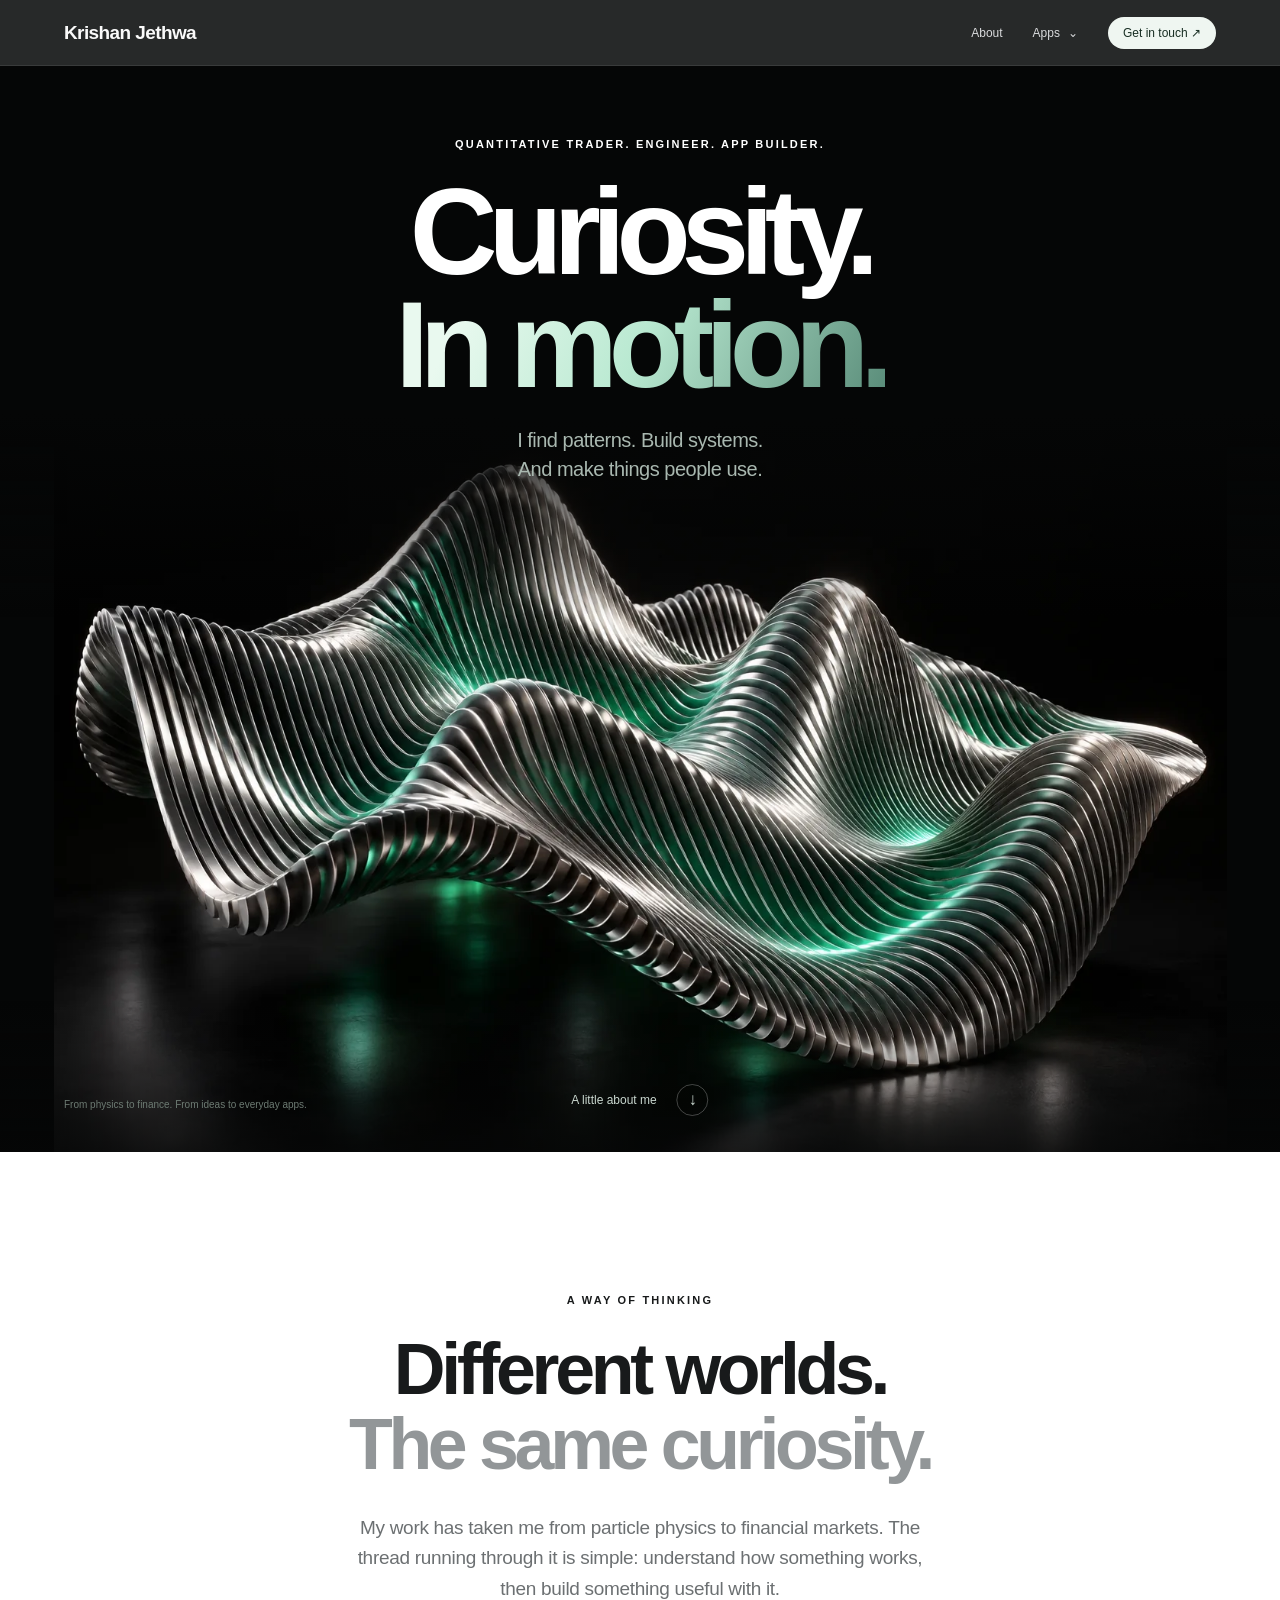
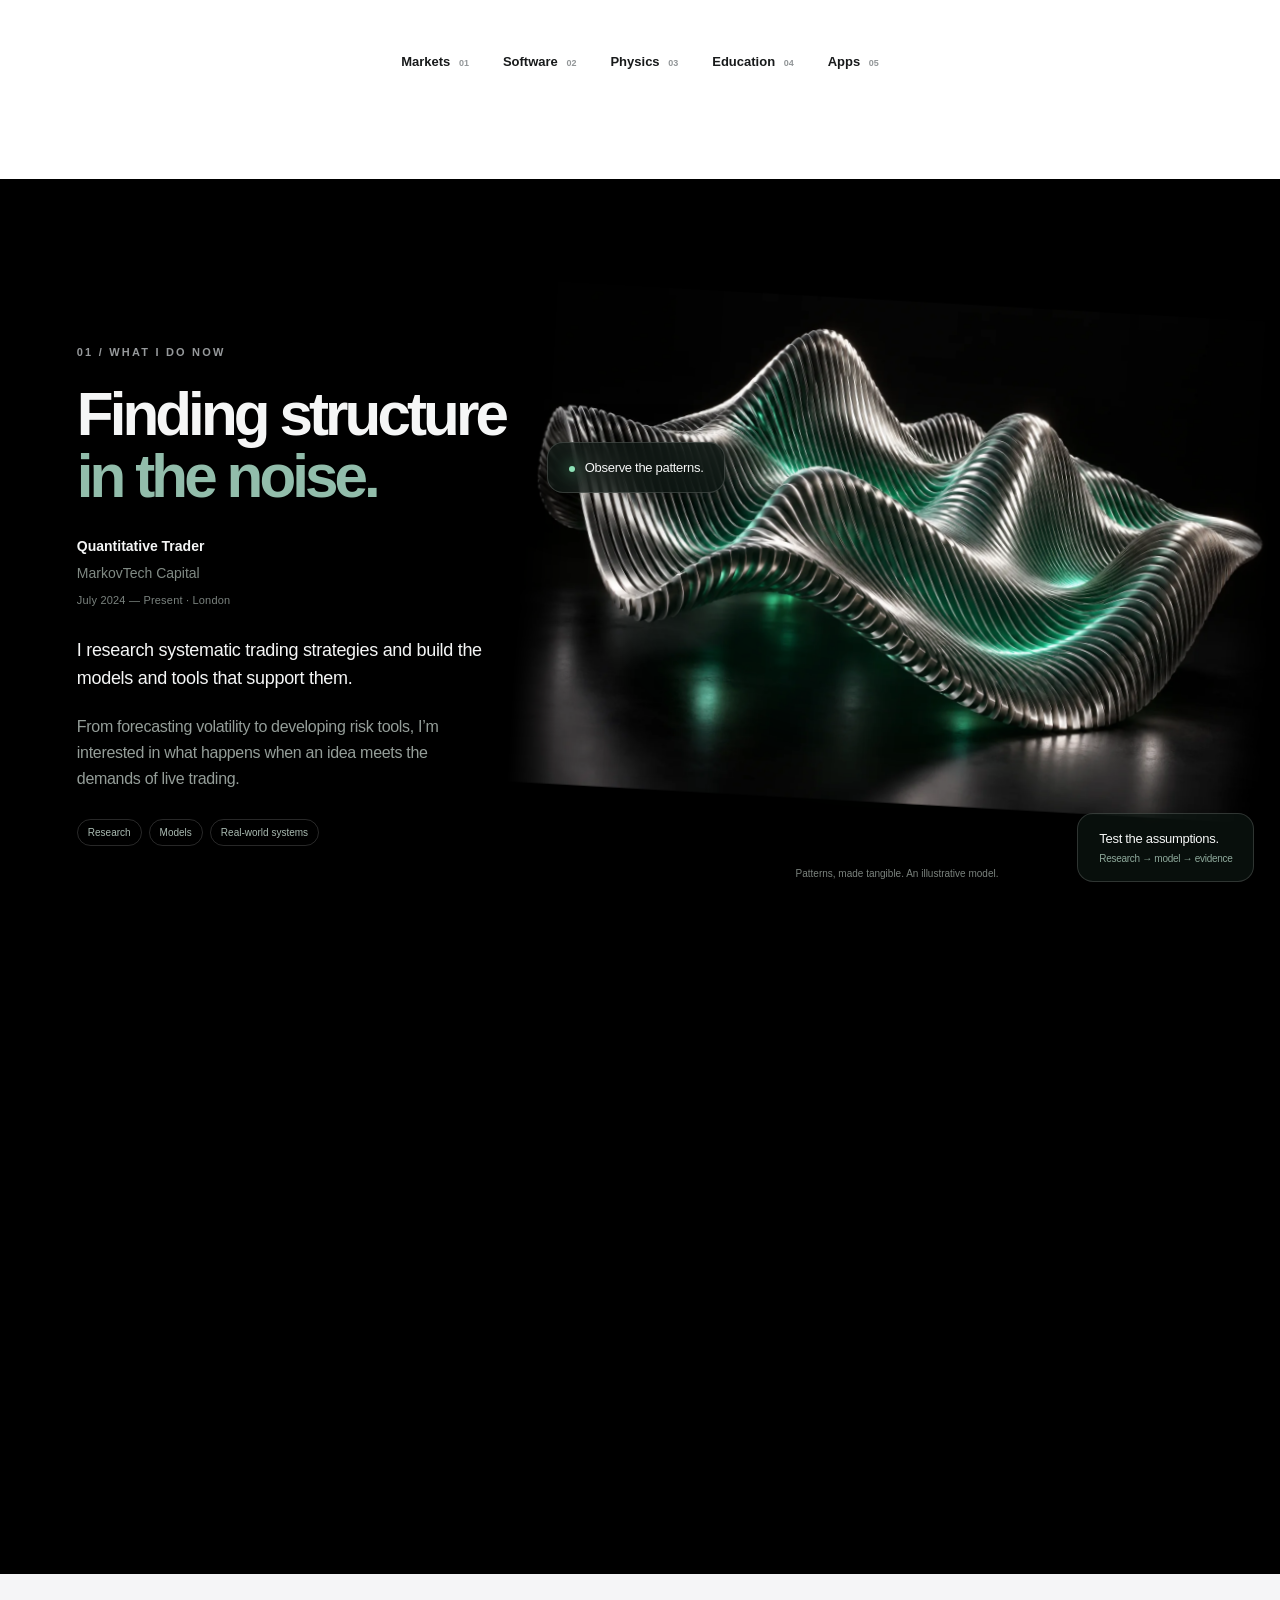
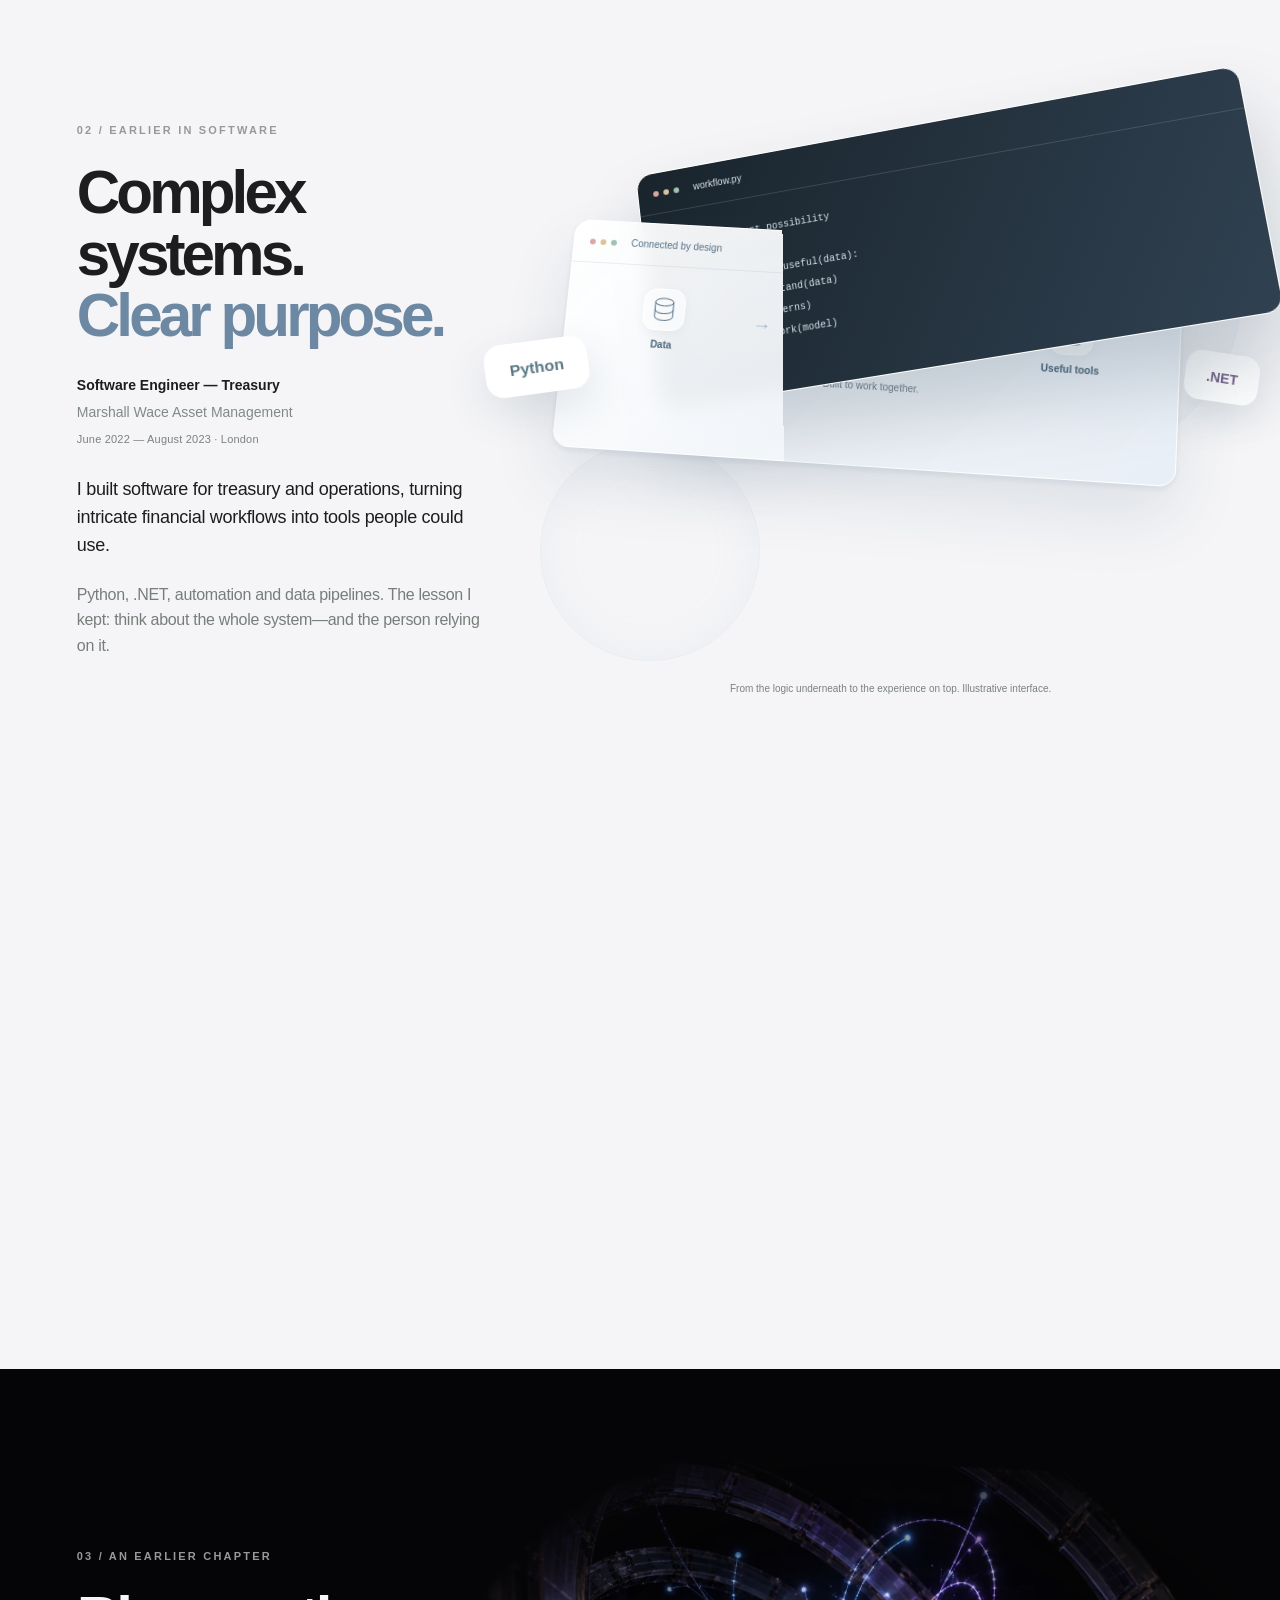
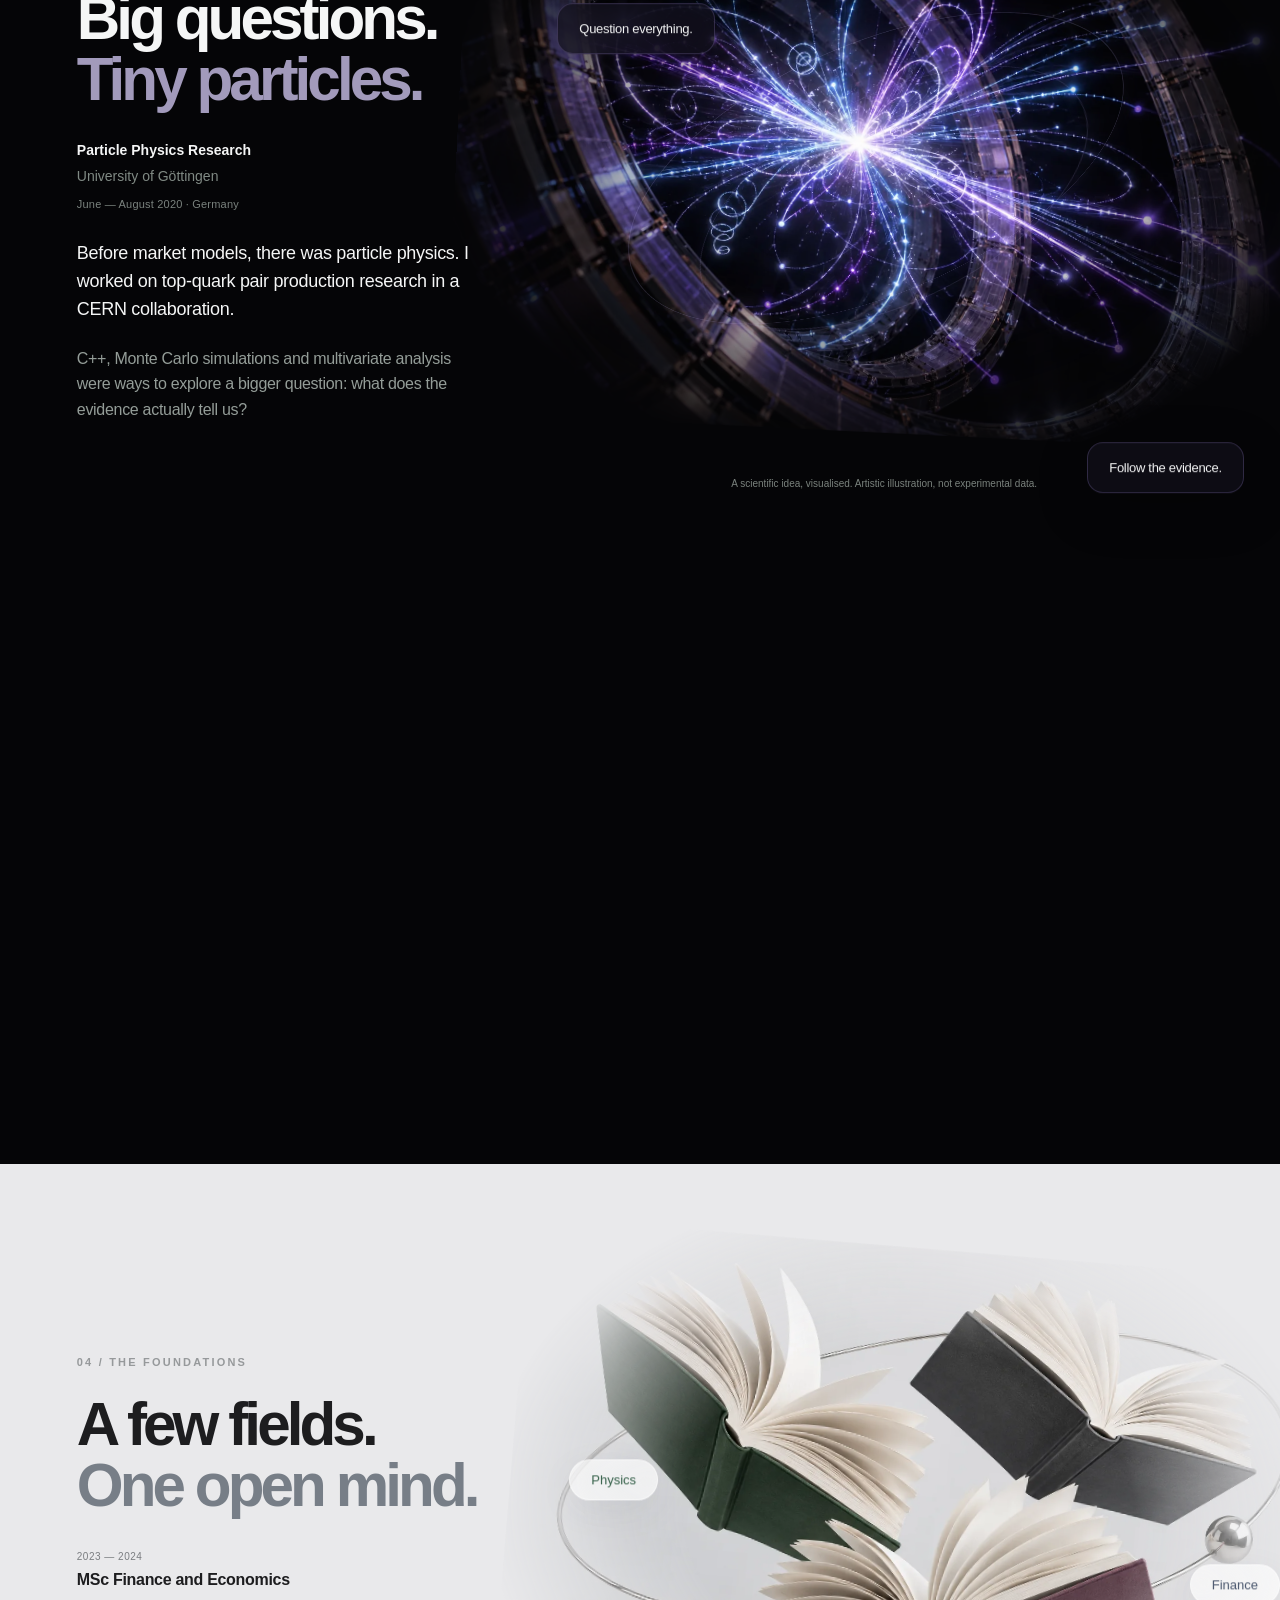
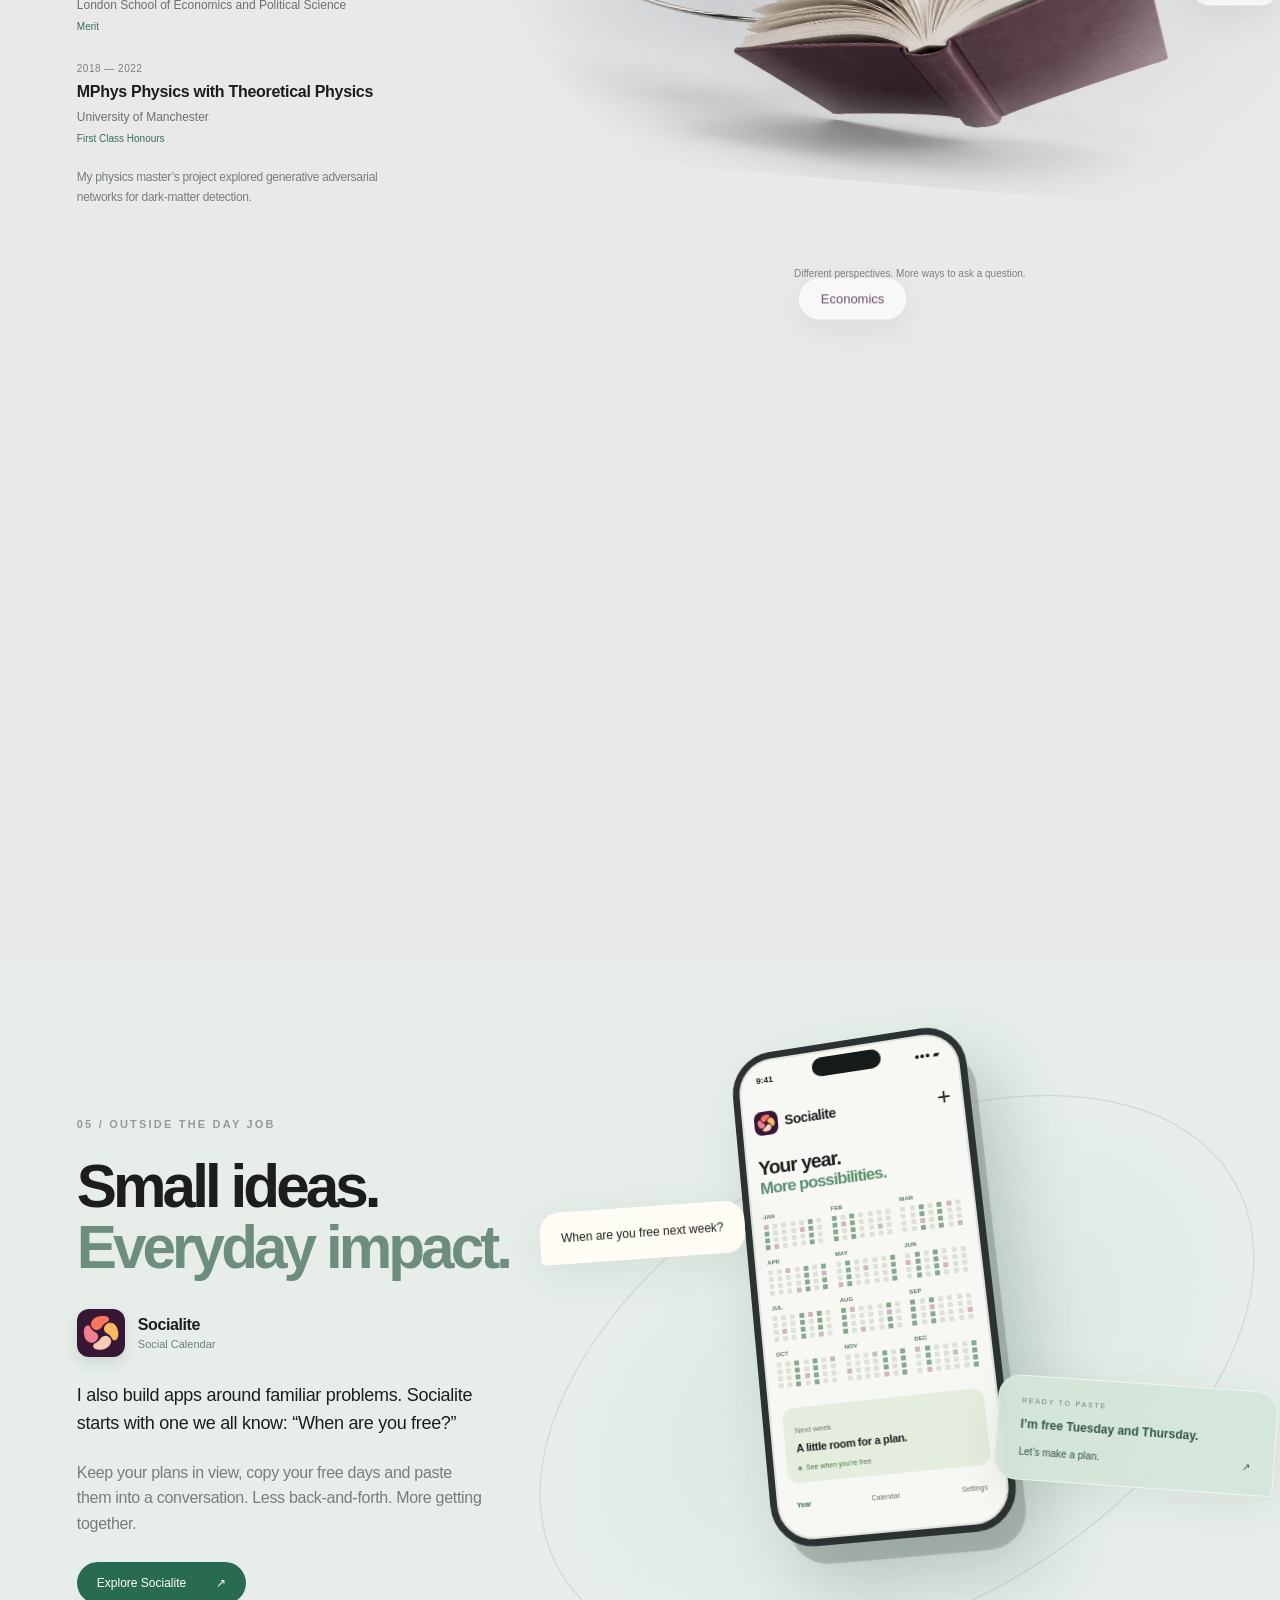
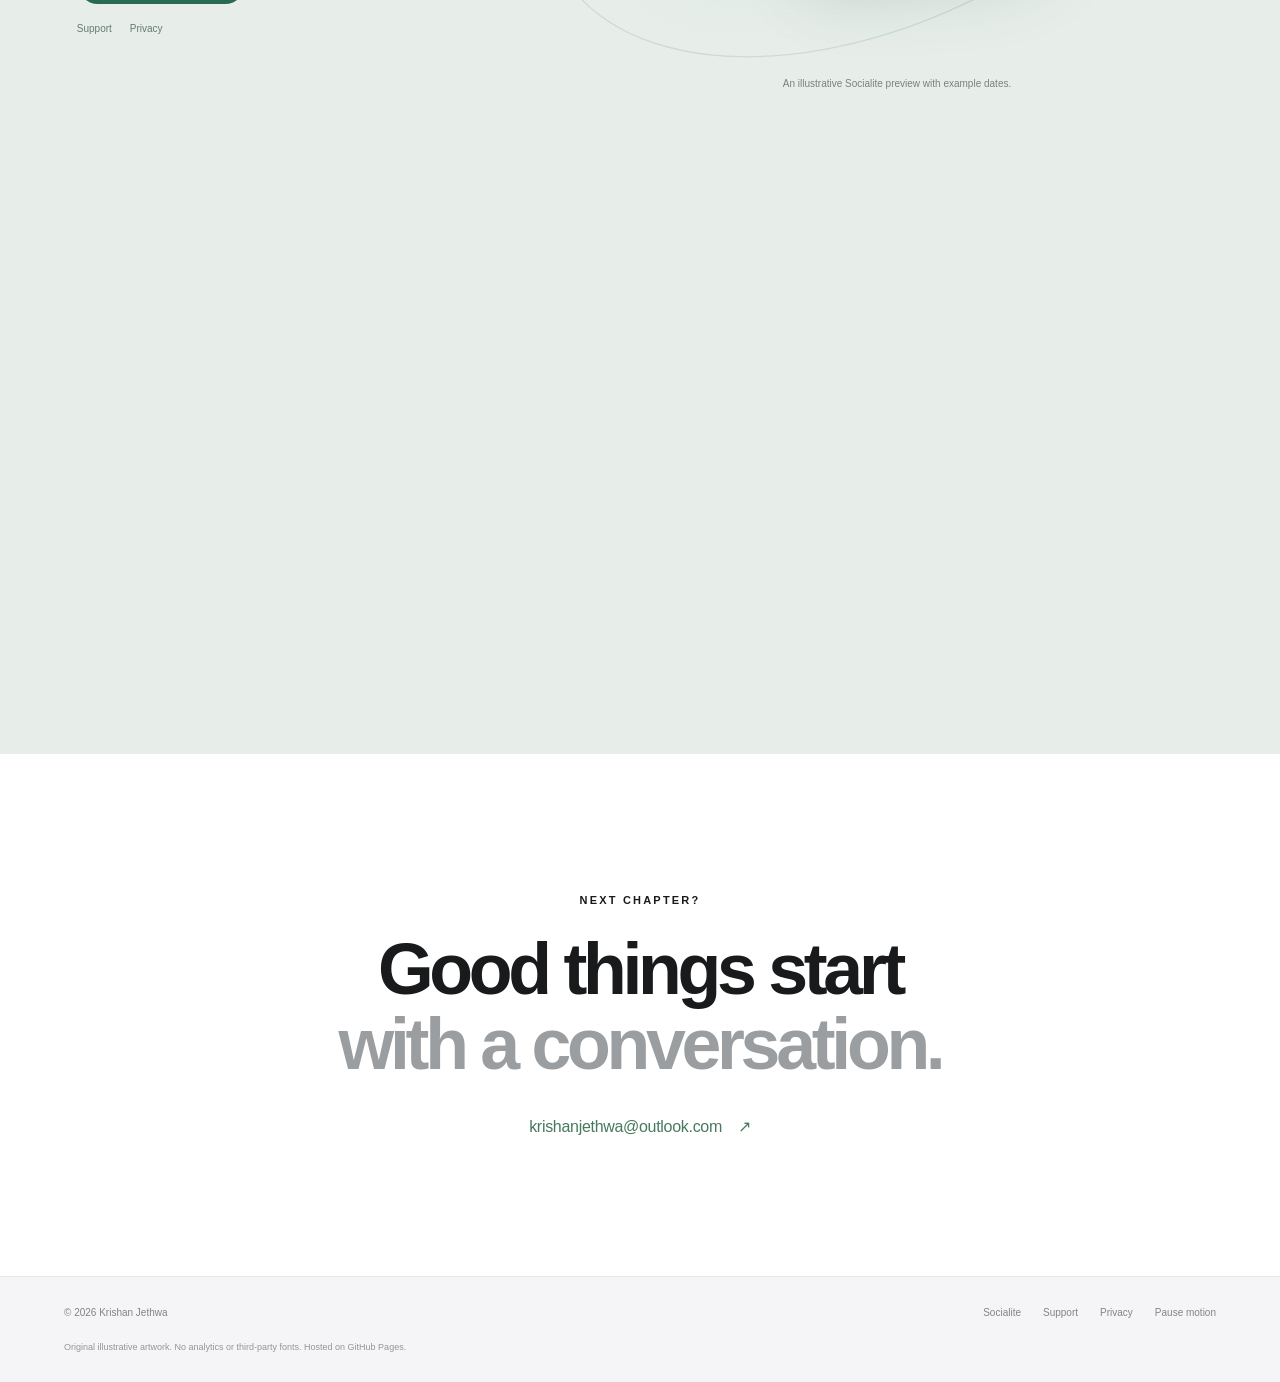
==== commit 217dff27: "Keep cinematic illustrations within desktop viewport" ====
--- a/index.html
+++ b/index.html
@@ -6,7 +6,7 @@
   <meta name="description" content="Krishan Jethwa — quantitative trader, software engineer and everyday app builder. A journey through markets, physics and the things I make.">
   <meta name="theme-color" content="#050606">
   <link rel="preload" href="./assets/markets.webp" as="image">
-  <link rel="stylesheet" href="./developer.css?v=20261020b"><script src="./developer.js?v=20261020b" defer></script>
+  <link rel="stylesheet" href="./developer.css?v=20261020c"><script src="./developer.js?v=20261020c" defer></script>
 </head>
 <body>
 <a class="skip" href="#main">Skip to content</a>
--- a/developer.css
+++ b/developer.css
@@ -1,4 +1,4 @@
-:root{font-family:-apple-system,BlinkMacSystemFont,"Segoe UI",sans-serif;color:#181a1b;background:#fafafa;font-synthesis:none;font-size:16px;-webkit-font-smoothing:antialiased;--green:#226d53}*{box-sizing:border-box}html{scroll-behavior:smooth;scroll-padding-top:74px}body{margin:0;overflow-x:clip}a{color:inherit;text-decoration:none}button{font:inherit}a:focus-visible,summary:focus-visible,button:focus-visible{outline:3px solid #73bd9a;outline-offset:7px}img{display:block;max-width:100%}button,a,summary{-webkit-tap-highlight-color:transparent}button,summary{cursor:pointer}.skip{position:fixed;top:-80px;left:16px;z-index:30;padding:14px;background:white;color:black}.skip:focus{top:12px}.site-header{height:66px;position:sticky;top:0;z-index:20;display:flex;align-items:center;justify-content:space-between;padding:0 max(5vw,24px);background:rgba(16,18,18,.9);color:#fafafa;backdrop-filter:blur(24px);border-bottom:1px solid #ffffff15}.identity{font-size:19px;letter-spacing:-.6px;font-weight:650}.site-header nav{display:flex;align-items:center;gap:30px;font-size:12px;font-weight:500}.site-header nav>a:not(.nav-contact),summary{color:#dadbdd}.nav-contact{background:#eff6f1;color:#182e23;padding:9px 15px;border-radius:24px}.app-menu{position:relative}summary{list-style:none;display:flex;gap:8px;align-items:center}summary::-webkit-details-marker{display:none}.dropdown{position:absolute;top:38px;right:-40px;width:256px;padding:10px;border:1px solid #ddd;border-radius:18px;background:#fff;color:#181a1b;box-shadow:0 16px 60px #0003}.dropdown a{padding:9px;display:flex;align-items:center;gap:12px;border-radius:12px}.dropdown a:hover{background:#f1f4f2}.dropdown img{border-radius:9px}.dropdown strong,.dropdown small{display:block}.dropdown strong{font-size:14px;margin-bottom:3px}.dropdown small{font-size:11px;color:#666}.dropdown a>span:last-child{margin-left:auto}.eyebrow{text-transform:uppercase;letter-spacing:2.2px;font-size:11px;font-weight:650;margin:0 0 26px}.hero{position:relative;isolation:isolate;min-height:910px;height:calc(128svh - 66px);max-height:1250px;background:#050606;color:#fff;overflow:hidden;text-align:center}.hero-heading{position:relative;z-index:3;padding-top:72px;pointer-events:none}.hero h1{font-size:clamp(76px,9.5vw,140px);letter-spacing:-.075em;line-height:.93;margin:0;font-weight:650}.hero h1 span{background:linear-gradient(115deg,#e9f9ef 15%,#b9e9d1 50%,#578a77);background-clip:text;color:transparent}.hero-heading>p:last-child{font-size:20px;color:#a9b8b0;line-height:1.45;letter-spacing:-.5px;margin:24px 0 0}.hero-image{position:absolute;inset:32% -8% -4%;z-index:1;transform:translate3d(0,var(--hero-y,0px),0) scale(var(--hero-scale,1));will-change:transform}.hero-image img{width:100%;height:100%;object-fit:contain;object-position:center}.hero-image-shade{position:absolute;inset:0;background:linear-gradient(#050606 0%,transparent 26%,transparent 75%,#050606 100%)}.scroll-cue{position:absolute;bottom:36px;left:50%;transform:translateX(-50%);z-index:4;display:flex;gap:20px;align-items:center;color:#c9d7cf;font-size:12px;white-space:nowrap}.scroll-cue span{display:grid;place-items:center;width:32px;height:32px;border:1px solid #ffffff40;border-radius:50%;font-size:17px}.hero-side{position:absolute;bottom:42px;left:5vw;color:#6d7b73;z-index:4;font-size:10px}.story-intro{padding:142px max(calc((100vw - 1100px)/2),7vw) 110px;text-align:center;background:#fff;scroll-margin-top:0}.story-intro h2,.contact h2{font-size:clamp(44px,5.6vw,78px);line-height:1.04;letter-spacing:-.06em;margin:0;font-weight:650}.story-intro h2 span{color:#929698}.story-intro>p:not(.eyebrow){max-width:600px;margin:32px auto 50px;font-size:19px;line-height:1.6;color:#6c7072;letter-spacing:-.3px}.story-nav{display:flex;justify-content:center;gap:34px;flex-wrap:wrap}.story-nav a{font-size:13px;font-weight:600}.story-nav span{font-size:9px;margin-left:5px;color:#929698}.chapter{--p:0;--enter:1;--move:0px;--tilt:0deg;--scale:1;--callout:1;position:relative;height:155svh;min-height:1040px;scroll-margin-top:0}.chapter-frame{position:sticky;top:66px;min-height:calc(100svh - 66px);display:grid;grid-template-columns:minmax(0,.86fr) minmax(0,1.28fr);align-items:center;gap:3vw;padding:48px max(calc((100vw - 1160px)/2),6vw);isolation:isolate}.dark{background:#050606;color:#f5f6f6}.light{background:#f5f5f7;color:#1d1d1f}.chapter-copy{position:relative;z-index:3}.chapter-copy .eyebrow{color:#96999b;margin-bottom:26px}.chapter h2{font-size:clamp(40px,4.7vw,67px);line-height:1.02;letter-spacing:-.065em;margin:0 0 30px;font-weight:650}.chapter h2 span{color:#878e8a}.chapter-markets h2 span{color:#92bdab}.chapter-copy>p:not(.eyebrow){max-width:410px;font-size:18px;line-height:1.55;letter-spacing:-.3px;margin:22px 0 0}.chapter-copy p.secondary{font-size:16px;color:#777e7a;line-height:1.6}.dark .chapter-copy p.secondary{color:#949d98}.role{display:grid;gap:7px;margin-bottom:28px;line-height:1.4;font-size:14px}.role strong{font-weight:600}.role>span{color:#808a84}.role small{font-size:11px;margin-top:3px;letter-spacing:.2px;color:#7a827e}.chapter-tags{display:flex;gap:7px;flex-wrap:wrap;margin-top:28px}.chapter-tags span{border:1px solid #ffffff28;border-radius:20px;padding:7px 10px;font-size:10px;color:#a9bab1}.chapter-visual{position:relative;height:540px;min-width:0;margin:0 -4vw 0 -1vw;perspective:1200px;isolation:isolate}.visual-main{position:absolute;top:0;left:0;width:100%;height:100%;object-fit:contain;transform:translate3d(0,var(--move),0) scale(var(--scale)) rotate(var(--tilt));opacity:var(--enter);will-change:transform,opacity}.chapter-visual figcaption{position:absolute;bottom:-15px;left:10px;right:10px;text-align:center;font-size:10px;line-height:1.5;color:#7a827d;z-index:5}.floating-label{position:absolute;z-index:3;transform:translate3d(0,calc(var(--move) * -1.5),0);opacity:var(--callout);border:1px solid #ffffff28;backdrop-filter:blur(18px);background:#0b1511bb;box-shadow:0 14px 50px #0004;border-radius:16px;padding:17px 21px;font-size:13px;letter-spacing:-.3px}.floating-label span{display:block;font-size:10px;color:#8ea99b;margin-top:7px}.floating-label i{display:inline-block;background:#8ee3b7;box-shadow:0 0 16px #62f8a3;width:6px;height:6px;border-radius:50%;margin-right:10px}.market-visual .label-one{top:50px;left:1%}.market-visual .label-two{bottom:50px;right:0}.visual-glow{position:absolute;inset:25% 14%;background:#0d7755;opacity:.13;filter:blur(55px);border-radius:50%}.chapter-software{background:#f5f5f7}.chapter-software h2 span{color:#6d88a3}.software-visual{height:580px;margin-right:-3vw}.system-composition{position:absolute;inset:20px -2% 15px 4%;transform-style:preserve-3d;transform:translate3d(0,var(--move),0) rotateY(calc(var(--tilt) * 1.4));opacity:var(--enter)}.system-window{position:absolute;width:90%;border:1px solid #ffffff;box-shadow:0 30px 65px #183c571c,0 3px 6px #183c5714;border-radius:17px;overflow:hidden;transform-style:preserve-3d}.window-bar{height:44px;display:flex;align-items:center;padding:0 16px;gap:5px;border-bottom:1px solid #ffffff22;font-size:10px}.window-bar i{width:6px;height:6px;border-radius:50%;background:#a2aebb}.window-bar i:first-child{background:#d9a7a3}.window-bar i:nth-child(2){background:#d8c39a}.window-bar i:nth-child(3){background:#9ec1b1}.window-bar>span{margin-left:10px}.window-back{top:24px;left:9%;height:250px;background:linear-gradient(120deg,#19242c,#304151);color:#d9e4e9;transform:rotateX(8deg) rotateY(-15deg) rotateZ(-7deg) translateY(calc(var(--move) * -.6));box-shadow:0 45px 75px #1b354c38}.code-lines{padding:24px 22px;font-size:10px;font-family:ui-monospace,SFMono-Regular,monospace;line-height:2.2;white-space:nowrap}.code-lines span{display:block}.code-lines b{color:#abdfc4;font-weight:400}.window-front{top:230px;left:-2%;height:235px;background:linear-gradient(130deg,#fffffff2,#e6edf5ed);transform:rotateX(8deg) rotateY(-10deg) rotateZ(5deg) translateY(calc(var(--move) * .7));backdrop-filter:blur(10px)}.window-front .window-bar{border-color:#acbccb44;color:#547085}.workflow{display:flex;align-items:center;justify-content:space-evenly;padding:23px 16px 18px;gap:8px}.workflow>div{display:flex;flex-direction:column;align-items:center;gap:9px;font-size:10px;font-weight:600;color:#486478}.workflow svg{width:43px;height:43px;stroke:#456880;fill:none;stroke-width:1.2;background:#fff9;border:1px solid white;padding:5px;border-radius:13px;box-shadow:0 3px 10px #56789a10}.workflow>b{font-size:19px;color:#a6b8c7;font-weight:400}.system-status{font-size:10px;text-align:center;color:#71828d}.system-status i{display:inline-block;width:5px;height:5px;background:#579880;border-radius:50%;margin-right:7px}.floating-language{position:absolute;z-index:4;background:#fff;border:1px solid #fff;border-radius:16px;padding:16px 22px;font-size:15px;font-weight:600;box-shadow:0 15px 40px #213c5720;opacity:var(--callout)}.language-python{top:165px;left:-10%;transform:translateY(calc(var(--move) * -1.8)) rotate(-8deg);color:#597885}.language-dotnet{right:-3%;bottom:80px;transform:translateY(calc(var(--move) * 1.6)) rotate(8deg);color:#78648c}.software-orb{position:absolute;border:1px solid #b9cad533;box-shadow:inset 0 0 45px #a8b6d11c;border-radius:50%;z-index:-1}.orb-one{width:340px;height:340px;right:0;top:20px}.orb-two{width:220px;height:220px;left:0;bottom:20px}.chapter-physics{background:#050507}.chapter-physics h2 span{color:#a29abb}.physics-visual{height:580px;margin-left:-6vw;margin-right:-7vw}.physics-visual .visual-main{object-fit:contain;mask-image:radial-gradient(ellipse at center,#000 32%,transparent 75%)}.physics-visual .label-one{left:10%;top:50px;background:#11101bbb;border-color:#8877b54a}.physics-visual .label-two{right:6%;bottom:40px;background:#11101bbb;border-color:#8877b54a}.particle-halo{position:absolute;border:1px solid #c8b7ff25;border-radius:50%;inset:17% 24%;transform:rotateX(55deg) rotateY(-25deg) rotateZ(calc(var(--tilt) * 4));box-shadow:0 0 25px #8f74cb0d;opacity:var(--callout)}.halo-two{inset:11% 18%;transform:rotateX(-55deg) rotateY(20deg) rotateZ(calc(var(--tilt) * -4))}.chapter-education{background:#e9e9eb}.chapter-education h2 span{color:#777e87}.education-visual{margin-right:-6vw;height:570px}.education-visual .visual-main{mix-blend-mode:multiply;mask-image:radial-gradient(ellipse at center,#000 40%,transparent 75%)}.degree{margin-top:24px}.degree small{font-size:10px;letter-spacing:.5px;color:#7a7d80}.degree h3{font-size:16px;font-weight:600;letter-spacing:-.3px;margin:7px 0}.degree p{font-size:12px;color:#6a6f73;line-height:1.5;margin:0;max-width:300px}.degree>span{display:inline-block;font-size:10px;margin-top:7px;color:#3a6f5a}.chapter-copy .education-note{font-size:12px!important;max-width:320px!important}.subject{position:absolute;z-index:3;border:1px solid #fff8;background:#ffffffaa;backdrop-filter:blur(14px);padding:12px 21px;border-radius:40px;font-size:13px;font-weight:500;box-shadow:0 10px 35px #2d353d14;opacity:var(--callout);transform:translateY(calc(var(--move) * -1.6))}.subject-physics{top:60px;left:4%;color:#356049}.subject-finance{top:165px;right:0%;color:#47546b}.subject-economics{bottom:50px;left:35%;color:#6b4e67}.chapter-apps{background:#e7eeea}.chapter-apps h2 span{color:#6d8e7d}.app-heading{display:flex;gap:13px;align-items:center;margin:0 0 25px}.app-heading img{border-radius:12px;box-shadow:0 6px 14px #163a2820}.app-heading strong,.app-heading span{display:block}.app-heading strong{font-size:16px;letter-spacing:-.4px;margin-bottom:4px}.app-heading span{font-size:11px;color:#6d8077}.button{display:inline-flex;align-items:center;gap:30px;background:#286b50;color:white;border-radius:32px;padding:14px 20px;font-size:12px;margin-top:26px}.button:hover{background:#1c543d}.app-links{display:flex;gap:18px;font-size:10px;color:#657b6e;margin-top:19px}.app-links a:hover{text-decoration:underline}.app-visual{height:600px}.app-orbit{position:absolute;inset:20% 8%;border:1px solid #a1bbab5c;border-radius:50%;transform:rotate(-30deg) scale(1.3);background:radial-gradient(ellipse,#a3c8b530,transparent 70%)}.phone-composition{position:absolute;inset:0;transform:translateY(var(--move));opacity:var(--enter)}.phone{position:absolute;top:12px;left:29%;width:244px;height:505px;background:#f7f7f3;border:7px solid #2c3231;border-radius:43px;box-shadow:inset 0 0 0 2px #dde1dc,12px 23px 1px -5px #747e7870,25px 40px 70px #244c3b3b;overflow:hidden;transform:perspective(1200px) rotateY(calc(-14deg + var(--tilt))) rotateX(6deg) rotateZ(-7deg);padding:17px 13px 0;will-change:transform}.phone-island{width:72px;height:20px;position:absolute;left:50%;top:7px;transform:translateX(-50%);background:#151b18;border-radius:30px}.phone-status{font-size:9px;display:flex;justify-content:space-between;margin:0 6px 26px;font-weight:650}.phone-header{display:flex;align-items:center;gap:7px;font-size:14px;font-weight:650;letter-spacing:-.4px}.phone-header img{border-radius:8px;width:25px;height:25px}.phone-header i{margin-left:auto;font-size:24px;font-weight:300;font-style:normal}.phone-month{margin:21px 0 16px}.phone-month span,.phone-month strong{display:block;font-size:20px;line-height:1.2;letter-spacing:-.9px;font-weight:650}.phone-month strong{color:#5a8f70;font-size:17px}.year-calendar{display:grid;grid-template-columns:repeat(3,1fr);gap:10px 8px}.mini-month{display:grid;grid-template-columns:repeat(7,1fr);gap:2px}.mini-month>span{grid-column:1/-1;font-size:6px;letter-spacing:.1px;margin-bottom:3px;color:#577362;font-weight:600}.mini-day{height:5px;width:5px;border-radius:1px;background:#dce2d8}.mini-day.busy{background:#86aa8d}.mini-day.plan{background:#cfb7bd}.phone-card{background:#e5eddf;border:1px solid #fff8;padding:11px;border-radius:12px;margin-top:20px}.phone-card>span{font-size:8px;color:#6c7d65}.phone-card>strong{display:block;font-size:11px;letter-spacing:-.3px;margin-top:5px}.phone-card>div{font-size:7px;color:#547249;margin-top:10px}.phone-card i{display:inline-block;border-radius:50%;background:#70a064;width:4px;height:4px;margin-right:4px}.phone-tabs{display:flex;justify-content:space-between;font-size:7px;color:#6a7469;margin:17px 7px}.phone-tabs span:first-child{color:#386e46;font-weight:600}.message-bubble{position:absolute;z-index:4;font-size:12px;border:1px solid #fff9;box-shadow:0 10px 45px #27493518;backdrop-filter:blur(20px);opacity:var(--callout)}.message-question{top:85px;left:0;background:#fffdf5f0;padding:18px 20px;border-radius:20px 20px 20px 5px;transform:translateY(calc(var(--move) * -1.8)) rotate(-4deg);max-width:230px}.message-answer{right:-3%;bottom:52px;background:#d4e5daf2;padding:20px 23px;border-radius:22px 22px 5px 22px;transform:translateY(calc(var(--move) * 1.4)) rotate(4deg);width:280px;line-height:1.5;font-weight:600;color:#315541}.message-answer small{display:block;font-size:7px;letter-spacing:1.8px;font-weight:500;color:#688b73;margin-bottom:8px}.message-answer span{display:block;font-size:10px;font-weight:400;margin-top:11px}.message-answer b{float:right}.contact{text-align:center;padding:140px 24px;background:#fff}.contact h2 span{color:#9b9ea0}.contact>a{display:inline-block;font-size:16px;letter-spacing:-.3px;color:#46795e;margin-top:36px}.contact>a span{padding-left:12px}footer{padding:30px max(5vw,24px);font-size:10px;color:#808486;display:flex;align-items:center;justify-content:space-between;flex-wrap:wrap;gap:24px;background:#f5f5f7;border-top:1px solid #e5e5e7}footer>div{display:flex;align-items:center;gap:22px}footer p{flex:0 0 100%;font-size:9px;margin:0;color:#919597}.motion-toggle{border:0;background:none;padding:0;color:inherit;font-size:10px}footer a:hover,.motion-toggle:hover{color:#1d1d1f}.motion-toggle[disabled]{cursor:default}
+:root{font-family:-apple-system,BlinkMacSystemFont,"Segoe UI",sans-serif;color:#181a1b;background:#fafafa;font-synthesis:none;font-size:16px;-webkit-font-smoothing:antialiased;--green:#226d53}*{box-sizing:border-box}html{scroll-behavior:smooth;scroll-padding-top:74px}body{margin:0;overflow-x:clip}a{color:inherit;text-decoration:none}button{font:inherit}a:focus-visible,summary:focus-visible,button:focus-visible{outline:3px solid #73bd9a;outline-offset:7px}img{display:block;max-width:100%}button,a,summary{-webkit-tap-highlight-color:transparent}button,summary{cursor:pointer}.skip{position:fixed;top:-80px;left:16px;z-index:30;padding:14px;background:white;color:black}.skip:focus{top:12px}.site-header{height:66px;position:sticky;top:0;z-index:20;display:flex;align-items:center;justify-content:space-between;padding:0 max(5vw,24px);background:rgba(16,18,18,.9);color:#fafafa;backdrop-filter:blur(24px);border-bottom:1px solid #ffffff15}.identity{font-size:19px;letter-spacing:-.6px;font-weight:650}.site-header nav{display:flex;align-items:center;gap:30px;font-size:12px;font-weight:500}.site-header nav>a:not(.nav-contact),summary{color:#dadbdd}.nav-contact{background:#eff6f1;color:#182e23;padding:9px 15px;border-radius:24px}.app-menu{position:relative}summary{list-style:none;display:flex;gap:8px;align-items:center}summary::-webkit-details-marker{display:none}.dropdown{position:absolute;top:38px;right:-40px;width:256px;padding:10px;border:1px solid #ddd;border-radius:18px;background:#fff;color:#181a1b;box-shadow:0 16px 60px #0003}.dropdown a{padding:9px;display:flex;align-items:center;gap:12px;border-radius:12px}.dropdown a:hover{background:#f1f4f2}.dropdown img{border-radius:9px}.dropdown strong,.dropdown small{display:block}.dropdown strong{font-size:14px;margin-bottom:3px}.dropdown small{font-size:11px;color:#666}.dropdown a>span:last-child{margin-left:auto}.eyebrow{text-transform:uppercase;letter-spacing:2.2px;font-size:11px;font-weight:650;margin:0 0 26px}.hero{position:relative;isolation:isolate;min-height:910px;height:calc(128svh - 66px);max-height:1250px;background:#050606;color:#fff;overflow:hidden;text-align:center}.hero-heading{position:relative;z-index:3;padding-top:72px;pointer-events:none}.hero h1{font-size:clamp(76px,9.5vw,140px);letter-spacing:-.075em;line-height:.93;margin:0;font-weight:650}.hero h1 span{background:linear-gradient(115deg,#e9f9ef 15%,#b9e9d1 50%,#578a77);background-clip:text;color:transparent}.hero-heading>p:last-child{font-size:20px;color:#a9b8b0;line-height:1.45;letter-spacing:-.5px;margin:24px 0 0}.hero-image{position:absolute;inset:32% -8% -4%;z-index:1;transform:translate3d(0,var(--hero-y,0px),0) scale(var(--hero-scale,1));will-change:transform}.hero-image img{width:100%;height:100%;object-fit:contain;object-position:center}.hero-image-shade{position:absolute;inset:0;background:linear-gradient(#050606 0%,transparent 26%,transparent 75%,#050606 100%)}.scroll-cue{position:absolute;bottom:36px;left:50%;transform:translateX(-50%);z-index:4;display:flex;gap:20px;align-items:center;color:#c9d7cf;font-size:12px;white-space:nowrap}.scroll-cue span{display:grid;place-items:center;width:32px;height:32px;border:1px solid #ffffff40;border-radius:50%;font-size:17px}.hero-side{position:absolute;bottom:42px;left:5vw;color:#6d7b73;z-index:4;font-size:10px}.story-intro{padding:142px max(calc((100vw - 1100px)/2),7vw) 110px;text-align:center;background:#fff;scroll-margin-top:0}.story-intro h2,.contact h2{font-size:clamp(44px,5.6vw,78px);line-height:1.04;letter-spacing:-.06em;margin:0;font-weight:650}.story-intro h2 span{color:#929698}.story-intro>p:not(.eyebrow){max-width:600px;margin:32px auto 50px;font-size:19px;line-height:1.6;color:#6c7072;letter-spacing:-.3px}.story-nav{display:flex;justify-content:center;gap:34px;flex-wrap:wrap}.story-nav a{font-size:13px;font-weight:600}.story-nav span{font-size:9px;margin-left:5px;color:#929698}.chapter{--p:0;--enter:1;--move:0px;--tilt:0deg;--scale:1;--callout:1;position:relative;height:155svh;min-height:1040px;scroll-margin-top:0}.chapter-frame{position:sticky;top:66px;min-height:calc(100svh - 66px);display:grid;grid-template-columns:minmax(0,.86fr) minmax(0,1.28fr);align-items:center;gap:3vw;padding:48px max(calc((100vw - 1160px)/2),6vw);isolation:isolate;overflow:clip}.dark{background:#050606;color:#f5f6f6}.light{background:#f5f5f7;color:#1d1d1f}.chapter-copy{position:relative;z-index:3}.chapter-copy .eyebrow{color:#96999b;margin-bottom:26px}.chapter h2{font-size:clamp(40px,4.7vw,67px);line-height:1.02;letter-spacing:-.065em;margin:0 0 30px;font-weight:650}.chapter h2 span{color:#878e8a}.chapter-markets h2 span{color:#92bdab}.chapter-copy>p:not(.eyebrow){max-width:410px;font-size:18px;line-height:1.55;letter-spacing:-.3px;margin:22px 0 0}.chapter-copy p.secondary{font-size:16px;color:#777e7a;line-height:1.6}.dark .chapter-copy p.secondary{color:#949d98}.role{display:grid;gap:7px;margin-bottom:28px;line-height:1.4;font-size:14px}.role strong{font-weight:600}.role>span{color:#808a84}.role small{font-size:11px;margin-top:3px;letter-spacing:.2px;color:#7a827e}.chapter-tags{display:flex;gap:7px;flex-wrap:wrap;margin-top:28px}.chapter-tags span{border:1px solid #ffffff28;border-radius:20px;padding:7px 10px;font-size:10px;color:#a9bab1}.chapter-visual{position:relative;height:540px;min-width:0;margin:0 -4vw 0 -1vw;perspective:1200px;isolation:isolate}.visual-main{position:absolute;top:0;left:0;width:100%;height:100%;object-fit:contain;transform:translate3d(0,var(--move),0) scale(var(--scale)) rotate(var(--tilt));opacity:var(--enter);will-change:transform,opacity}.chapter-visual figcaption{position:absolute;bottom:-15px;left:10px;right:10px;text-align:center;font-size:10px;line-height:1.5;color:#7a827d;z-index:5}.floating-label{position:absolute;z-index:3;transform:translate3d(0,calc(var(--move) * -1.5),0);opacity:var(--callout);border:1px solid #ffffff28;backdrop-filter:blur(18px);background:#0b1511bb;box-shadow:0 14px 50px #0004;border-radius:16px;padding:17px 21px;font-size:13px;letter-spacing:-.3px}.floating-label span{display:block;font-size:10px;color:#8ea99b;margin-top:7px}.floating-label i{display:inline-block;background:#8ee3b7;box-shadow:0 0 16px #62f8a3;width:6px;height:6px;border-radius:50%;margin-right:10px}.market-visual .label-one{top:50px;left:1%}.market-visual .label-two{bottom:50px;right:0}.visual-glow{position:absolute;inset:25% 14%;background:#0d7755;opacity:.13;filter:blur(55px);border-radius:50%}.chapter-software{background:#f5f5f7}.chapter-software h2 span{color:#6d88a3}.software-visual{height:580px;margin-right:-3vw}.system-composition{position:absolute;inset:20px -2% 15px 4%;transform-style:preserve-3d;transform:translate3d(0,var(--move),0) rotateY(calc(var(--tilt) * 1.4));opacity:var(--enter)}.system-window{position:absolute;width:90%;border:1px solid #ffffff;box-shadow:0 30px 65px #183c571c,0 3px 6px #183c5714;border-radius:17px;overflow:hidden;transform-style:preserve-3d}.window-bar{height:44px;display:flex;align-items:center;padding:0 16px;gap:5px;border-bottom:1px solid #ffffff22;font-size:10px}.window-bar i{width:6px;height:6px;border-radius:50%;background:#a2aebb}.window-bar i:first-child{background:#d9a7a3}.window-bar i:nth-child(2){background:#d8c39a}.window-bar i:nth-child(3){background:#9ec1b1}.window-bar>span{margin-left:10px}.window-back{top:24px;left:9%;height:250px;background:linear-gradient(120deg,#19242c,#304151);color:#d9e4e9;transform:rotateX(8deg) rotateY(-15deg) rotateZ(-7deg) translateY(calc(var(--move) * -.6));box-shadow:0 45px 75px #1b354c38}.code-lines{padding:24px 22px;font-size:10px;font-family:ui-monospace,SFMono-Regular,monospace;line-height:2.2;white-space:nowrap}.code-lines span{display:block}.code-lines b{color:#abdfc4;font-weight:400}.window-front{top:230px;left:-2%;height:235px;background:linear-gradient(130deg,#fffffff2,#e6edf5ed);transform:rotateX(8deg) rotateY(-10deg) rotateZ(5deg) translateY(calc(var(--move) * .7));backdrop-filter:blur(10px)}.window-front .window-bar{border-color:#acbccb44;color:#547085}.workflow{display:flex;align-items:center;justify-content:space-evenly;padding:23px 16px 18px;gap:8px}.workflow>div{display:flex;flex-direction:column;align-items:center;gap:9px;font-size:10px;font-weight:600;color:#486478}.workflow svg{width:43px;height:43px;stroke:#456880;fill:none;stroke-width:1.2;background:#fff9;border:1px solid white;padding:5px;border-radius:13px;box-shadow:0 3px 10px #56789a10}.workflow>b{font-size:19px;color:#a6b8c7;font-weight:400}.system-status{font-size:10px;text-align:center;color:#71828d}.system-status i{display:inline-block;width:5px;height:5px;background:#579880;border-radius:50%;margin-right:7px}.floating-language{position:absolute;z-index:4;background:#fff;border:1px solid #fff;border-radius:16px;padding:16px 22px;font-size:15px;font-weight:600;box-shadow:0 15px 40px #213c5720;opacity:var(--callout)}.language-python{top:165px;left:-10%;transform:translateY(calc(var(--move) * -1.8)) rotate(-8deg);color:#597885}.language-dotnet{right:-3%;bottom:80px;transform:translateY(calc(var(--move) * 1.6)) rotate(8deg);color:#78648c}.software-orb{position:absolute;border:1px solid #b9cad533;box-shadow:inset 0 0 45px #a8b6d11c;border-radius:50%;z-index:-1}.orb-one{width:340px;height:340px;right:0;top:20px}.orb-two{width:220px;height:220px;left:0;bottom:20px}.chapter-physics{background:#050507}.chapter-physics h2 span{color:#a29abb}.physics-visual{height:580px;margin-left:-6vw;margin-right:-7vw}.physics-visual .visual-main{object-fit:contain;mask-image:radial-gradient(ellipse at center,#000 32%,transparent 75%)}.physics-visual .label-one{left:10%;top:50px;background:#11101bbb;border-color:#8877b54a}.physics-visual .label-two{right:6%;bottom:40px;background:#11101bbb;border-color:#8877b54a}.particle-halo{position:absolute;border:1px solid #c8b7ff25;border-radius:50%;inset:17% 24%;transform:rotateX(55deg) rotateY(-25deg) rotateZ(calc(var(--tilt) * 4));box-shadow:0 0 25px #8f74cb0d;opacity:var(--callout)}.halo-two{inset:11% 18%;transform:rotateX(-55deg) rotateY(20deg) rotateZ(calc(var(--tilt) * -4))}.chapter-education{background:#e9e9eb}.chapter-education h2 span{color:#777e87}.education-visual{margin-right:-6vw;height:570px}.education-visual .visual-main{mix-blend-mode:multiply;mask-image:radial-gradient(ellipse at center,#000 40%,transparent 75%)}.degree{margin-top:24px}.degree small{font-size:10px;letter-spacing:.5px;color:#7a7d80}.degree h3{font-size:16px;font-weight:600;letter-spacing:-.3px;margin:7px 0}.degree p{font-size:12px;color:#6a6f73;line-height:1.5;margin:0;max-width:300px}.degree>span{display:inline-block;font-size:10px;margin-top:7px;color:#3a6f5a}.chapter-copy .education-note{font-size:12px!important;max-width:320px!important}.subject{position:absolute;z-index:3;border:1px solid #fff8;background:#ffffffaa;backdrop-filter:blur(14px);padding:12px 21px;border-radius:40px;font-size:13px;font-weight:500;box-shadow:0 10px 35px #2d353d14;opacity:var(--callout);transform:translateY(calc(var(--move) * -1.6))}.subject-physics{top:60px;left:4%;color:#356049}.subject-finance{top:165px;right:0%;color:#47546b}.subject-economics{bottom:50px;left:35%;color:#6b4e67}.chapter-apps{background:#e7eeea}.chapter-apps h2 span{color:#6d8e7d}.app-heading{display:flex;gap:13px;align-items:center;margin:0 0 25px}.app-heading img{border-radius:12px;box-shadow:0 6px 14px #163a2820}.app-heading strong,.app-heading span{display:block}.app-heading strong{font-size:16px;letter-spacing:-.4px;margin-bottom:4px}.app-heading span{font-size:11px;color:#6d8077}.button{display:inline-flex;align-items:center;gap:30px;background:#286b50;color:white;border-radius:32px;padding:14px 20px;font-size:12px;margin-top:26px}.button:hover{background:#1c543d}.app-links{display:flex;gap:18px;font-size:10px;color:#657b6e;margin-top:19px}.app-links a:hover{text-decoration:underline}.app-visual{height:600px}.app-orbit{position:absolute;inset:20% 8%;border:1px solid #a1bbab5c;border-radius:50%;transform:rotate(-30deg) scale(1.3);background:radial-gradient(ellipse,#a3c8b530,transparent 70%)}.phone-composition{position:absolute;inset:0;transform:translateY(var(--move));opacity:var(--enter)}.phone{position:absolute;top:12px;left:29%;width:244px;height:505px;background:#f7f7f3;border:7px solid #2c3231;border-radius:43px;box-shadow:inset 0 0 0 2px #dde1dc,12px 23px 1px -5px #747e7870,25px 40px 70px #244c3b3b;overflow:hidden;transform:perspective(1200px) rotateY(calc(-14deg + var(--tilt))) rotateX(6deg) rotateZ(-7deg);padding:17px 13px 0;will-change:transform}.phone-island{width:72px;height:20px;position:absolute;left:50%;top:7px;transform:translateX(-50%);background:#151b18;border-radius:30px}.phone-status{font-size:9px;display:flex;justify-content:space-between;margin:0 6px 26px;font-weight:650}.phone-header{display:flex;align-items:center;gap:7px;font-size:14px;font-weight:650;letter-spacing:-.4px}.phone-header img{border-radius:8px;width:25px;height:25px}.phone-header i{margin-left:auto;font-size:24px;font-weight:300;font-style:normal}.phone-month{margin:21px 0 16px}.phone-month span,.phone-month strong{display:block;font-size:20px;line-height:1.2;letter-spacing:-.9px;font-weight:650}.phone-month strong{color:#5a8f70;font-size:17px}.year-calendar{display:grid;grid-template-columns:repeat(3,1fr);gap:10px 8px}.mini-month{display:grid;grid-template-columns:repeat(7,1fr);gap:2px}.mini-month>span{grid-column:1/-1;font-size:6px;letter-spacing:.1px;margin-bottom:3px;color:#577362;font-weight:600}.mini-day{height:5px;width:5px;border-radius:1px;background:#dce2d8}.mini-day.busy{background:#86aa8d}.mini-day.plan{background:#cfb7bd}.phone-card{background:#e5eddf;border:1px solid #fff8;padding:11px;border-radius:12px;margin-top:20px}.phone-card>span{font-size:8px;color:#6c7d65}.phone-card>strong{display:block;font-size:11px;letter-spacing:-.3px;margin-top:5px}.phone-card>div{font-size:7px;color:#547249;margin-top:10px}.phone-card i{display:inline-block;border-radius:50%;background:#70a064;width:4px;height:4px;margin-right:4px}.phone-tabs{display:flex;justify-content:space-between;font-size:7px;color:#6a7469;margin:17px 7px}.phone-tabs span:first-child{color:#386e46;font-weight:600}.message-bubble{position:absolute;z-index:4;font-size:12px;border:1px solid #fff9;box-shadow:0 10px 45px #27493518;backdrop-filter:blur(20px);opacity:var(--callout)}.message-question{top:85px;left:0;background:#fffdf5f0;padding:18px 20px;border-radius:20px 20px 20px 5px;transform:translateY(calc(var(--move) * -1.8)) rotate(-4deg);max-width:230px}.message-answer{right:-3%;bottom:52px;background:#d4e5daf2;padding:20px 23px;border-radius:22px 22px 5px 22px;transform:translateY(calc(var(--move) * 1.4)) rotate(4deg);width:280px;line-height:1.5;font-weight:600;color:#315541}.message-answer small{display:block;font-size:7px;letter-spacing:1.8px;font-weight:500;color:#688b73;margin-bottom:8px}.message-answer span{display:block;font-size:10px;font-weight:400;margin-top:11px}.message-answer b{float:right}.contact{text-align:center;padding:140px 24px;background:#fff}.contact h2 span{color:#9b9ea0}.contact>a{display:inline-block;font-size:16px;letter-spacing:-.3px;color:#46795e;margin-top:36px}.contact>a span{padding-left:12px}footer{padding:30px max(5vw,24px);font-size:10px;color:#808486;display:flex;align-items:center;justify-content:space-between;flex-wrap:wrap;gap:24px;background:#f5f5f7;border-top:1px solid #e5e5e7}footer>div{display:flex;align-items:center;gap:22px}footer p{flex:0 0 100%;font-size:9px;margin:0;color:#919597}.motion-toggle{border:0;background:none;padding:0;color:inherit;font-size:10px}footer a:hover,.motion-toggle:hover{color:#1d1d1f}.motion-toggle[disabled]{cursor:default}
 /* Motion follows native scroll position. No timers or scroll interception. */
 html[data-motion="on"] .chapter-visual{--scale:calc(.88 + var(--p) * .22)}html[data-motion="off"]{scroll-behavior:auto}html[data-motion="off"] .hero-image,html[data-motion="off"] .visual-main,html[data-motion="off"] .system-composition,html[data-motion="off"] .floating-label,html[data-motion="off"] .floating-language,html[data-motion="off"] .subject,html[data-motion="off"] .phone-composition,html[data-motion="off"] .message-bubble{transform:none!important;opacity:1!important}html[data-motion="off"] .phone{transform:rotate(-5deg)}
 @media(min-width:1550px){.chapter-frame{padding-left:max(calc((100vw - 1280px)/2),6vw);padding-right:max(calc((100vw - 1280px)/2),6vw);gap:70px}.chapter-visual{height:630px}.software-visual{height:610px}.hero-image{inset:29% 0 -7%}}
@@ -7,3 +7,5 @@
 @media(prefers-reduced-motion:reduce){html{scroll-behavior:auto}.hero-image,.visual-main,.system-composition,.floating-label,.floating-language,.subject,.phone-composition,.message-bubble,.particle-halo{transform:none!important;opacity:1!important;will-change:auto}.phone{transform:rotate(-5deg)!important}.chapter{height:auto;min-height:0}.chapter-frame{position:relative;top:auto}.hero{max-height:950px}} 
 
 .market-visual .visual-main{mix-blend-mode:lighten}
+
+.chapter-markets{background:#000}.market-visual .visual-main{mask-image:linear-gradient(90deg,transparent,#000 6%,#000 94%,transparent)}
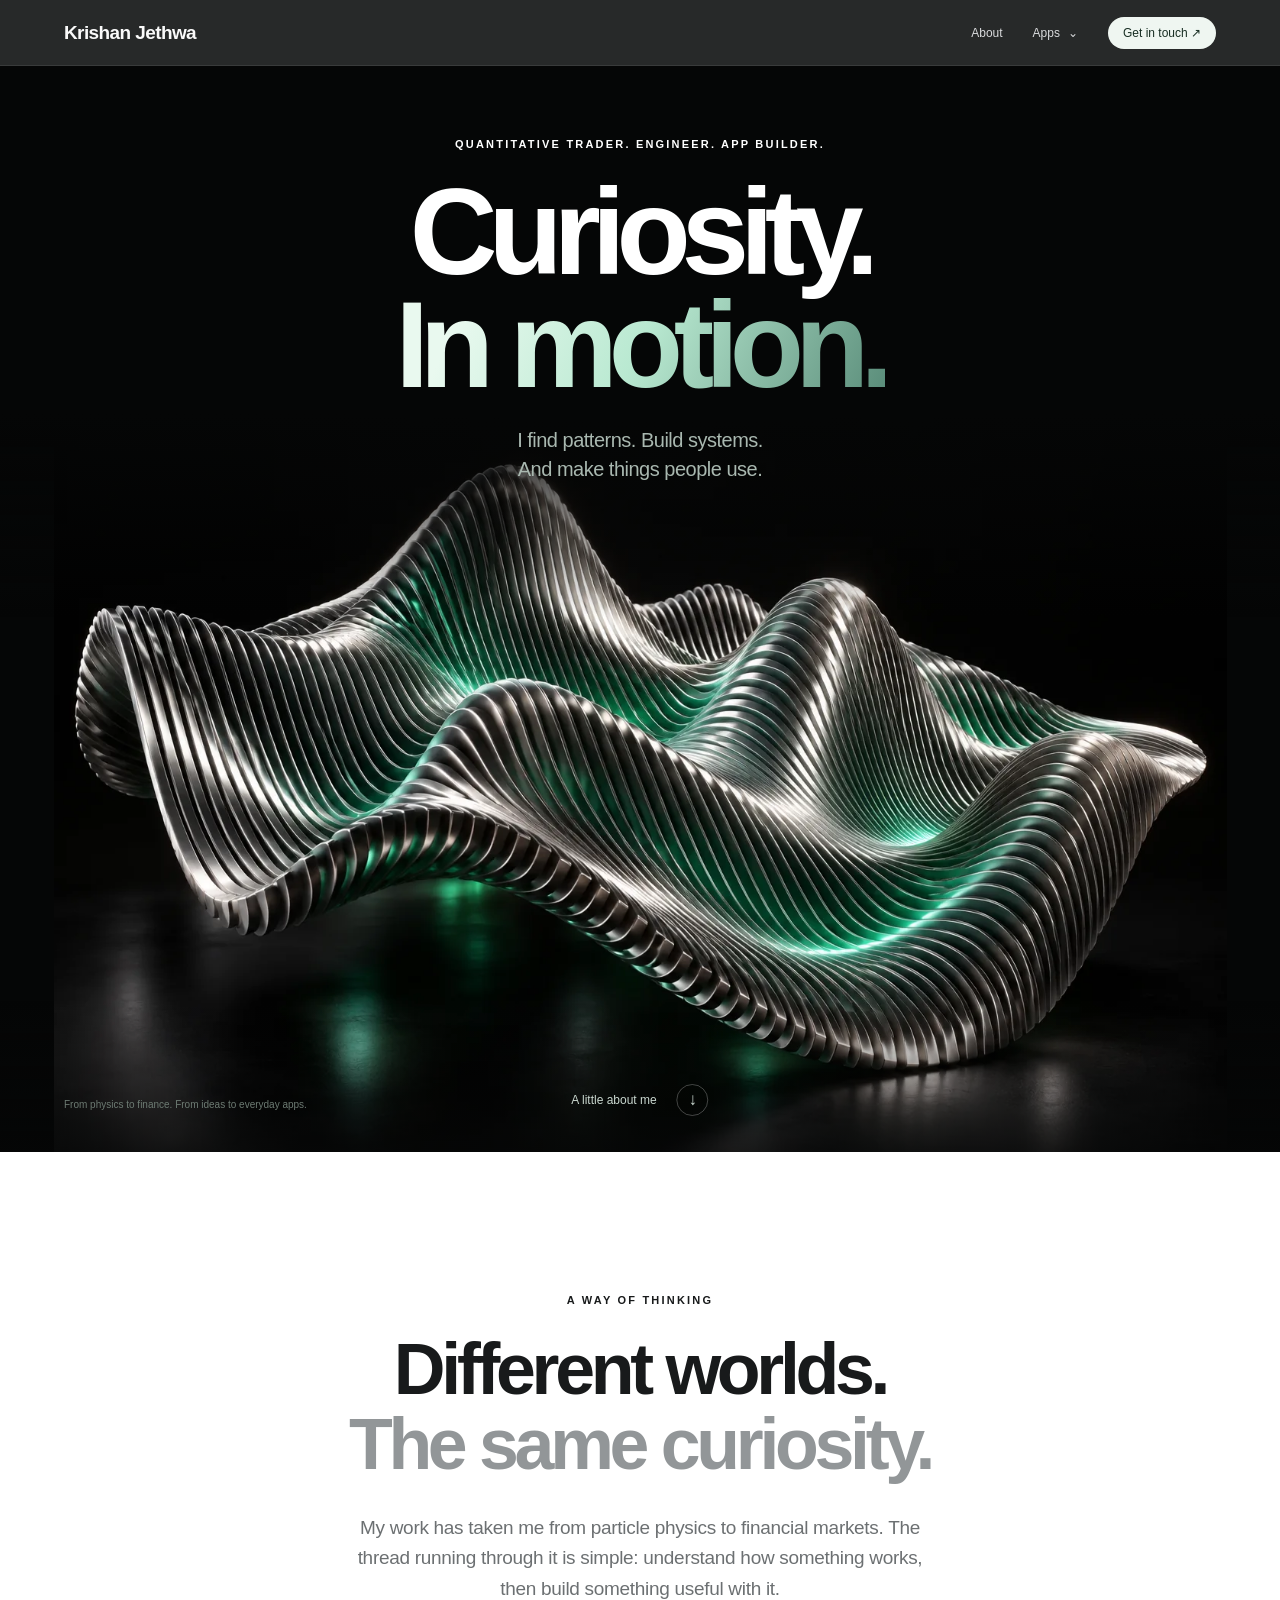
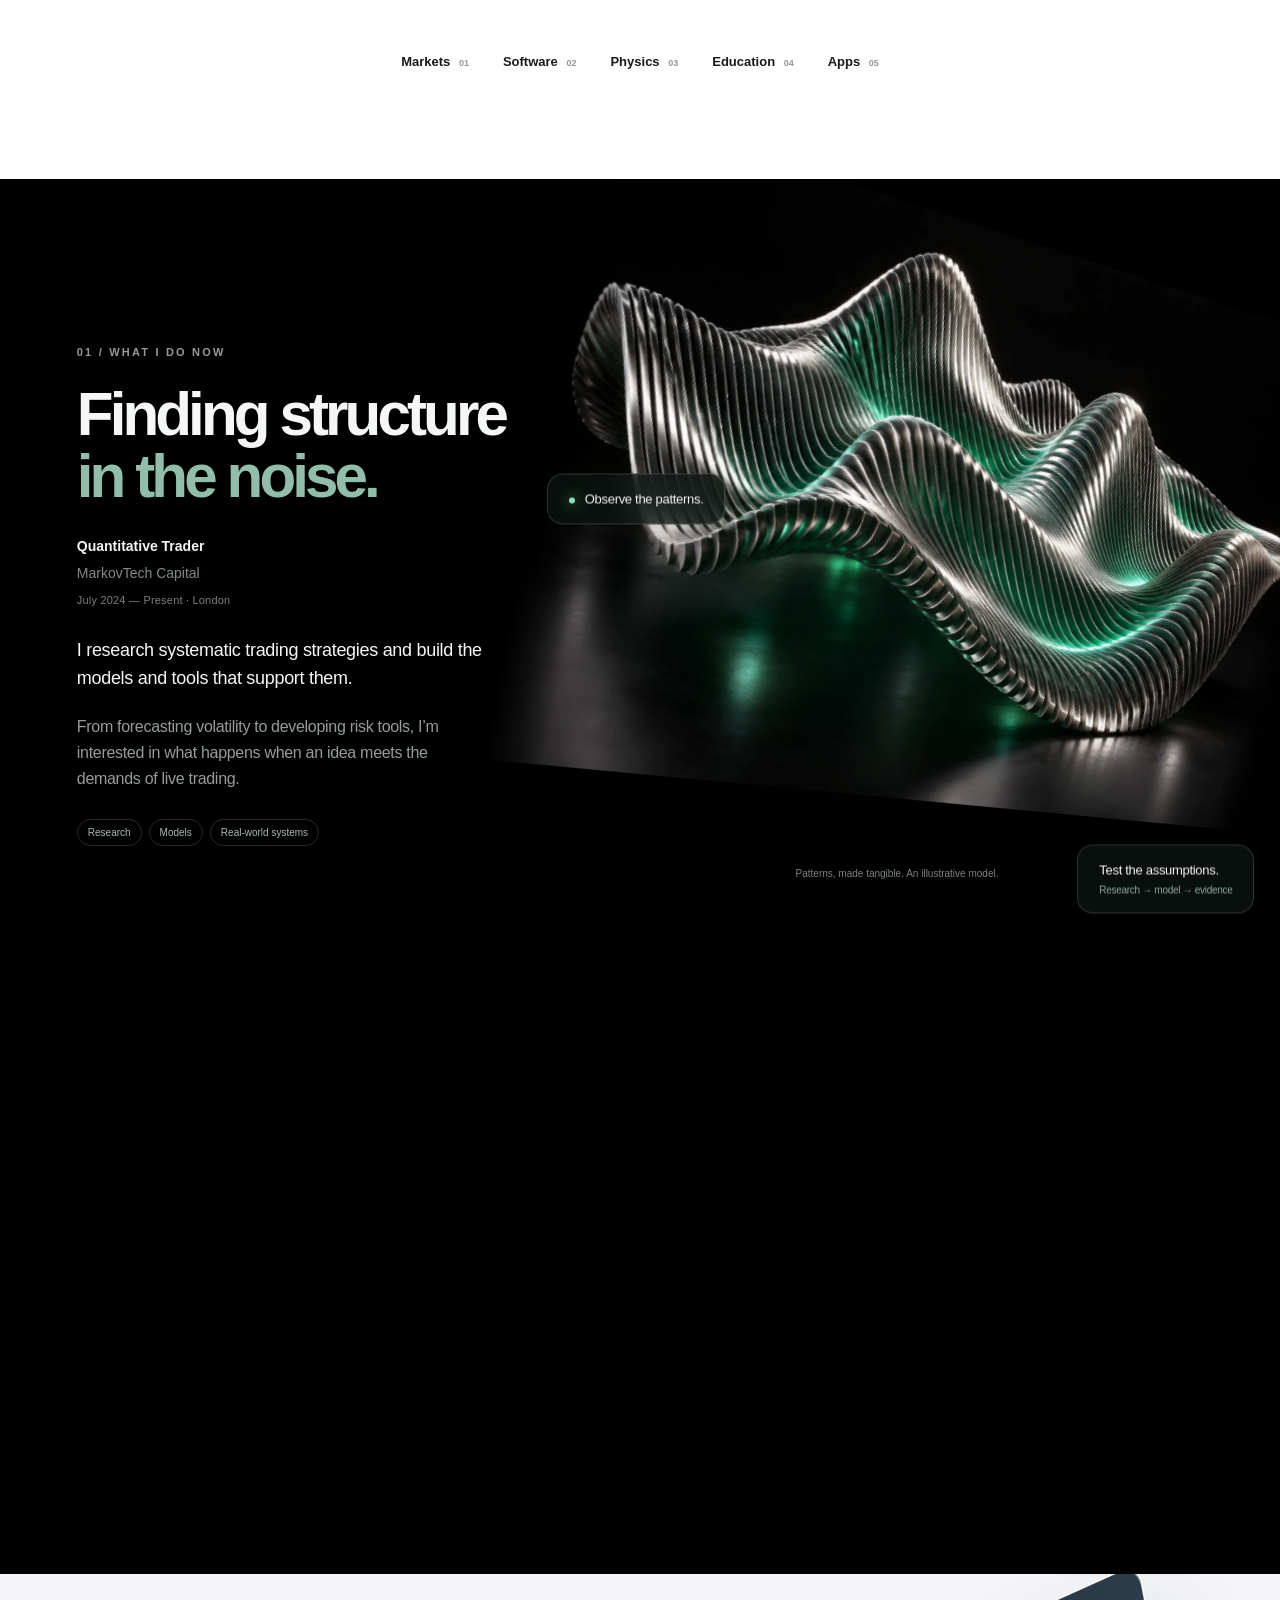
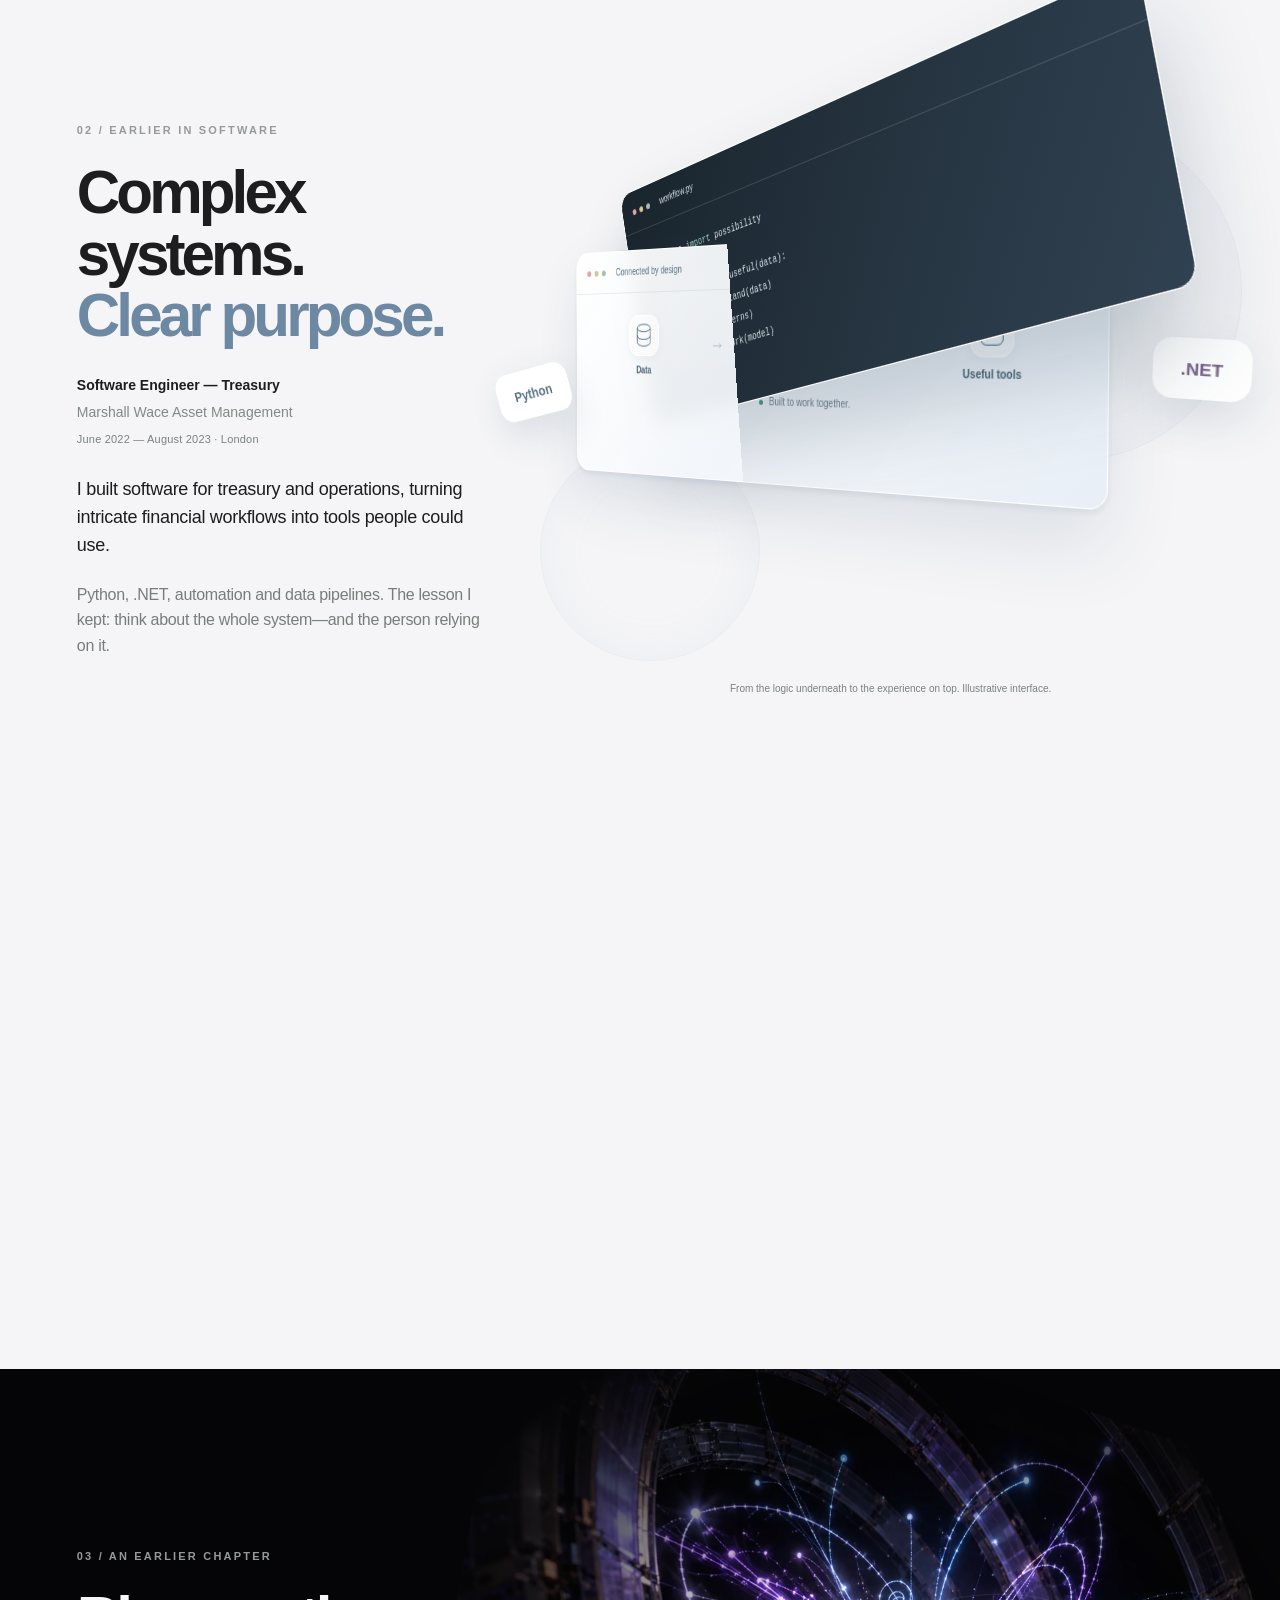
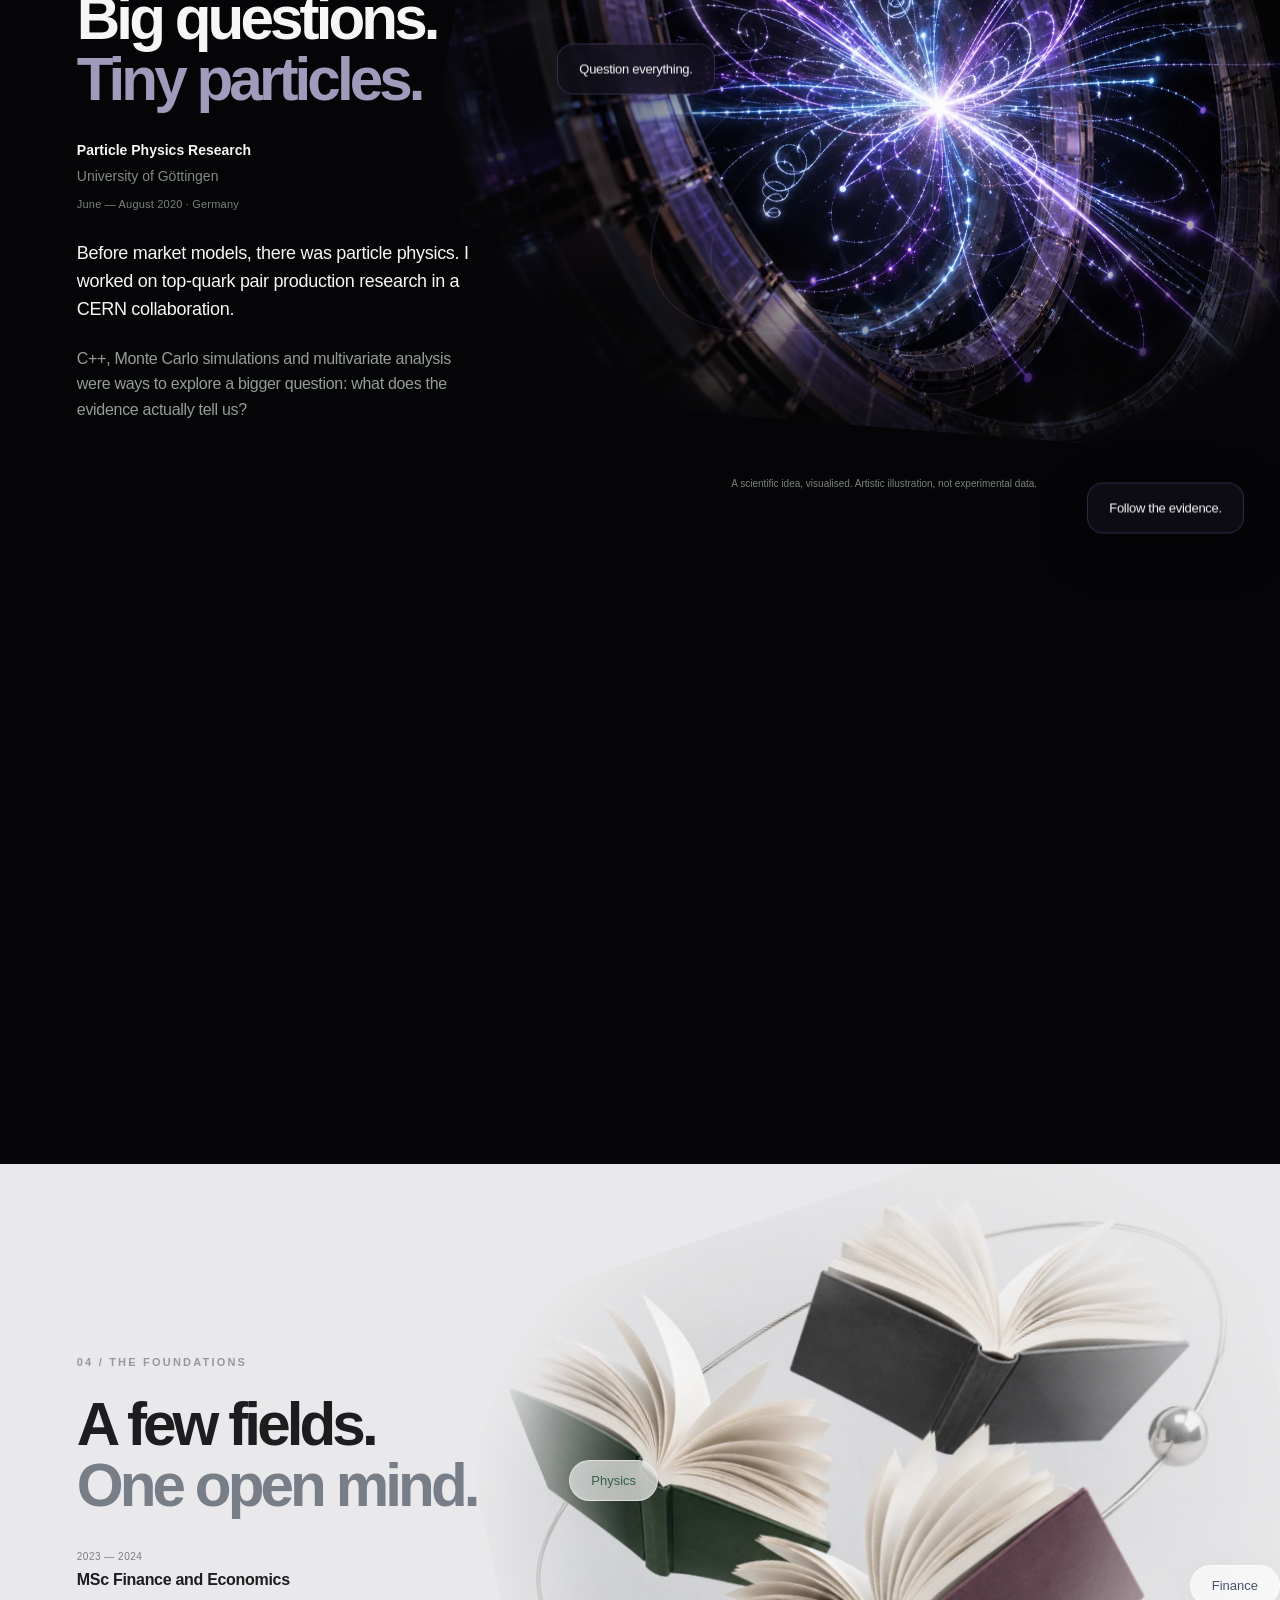
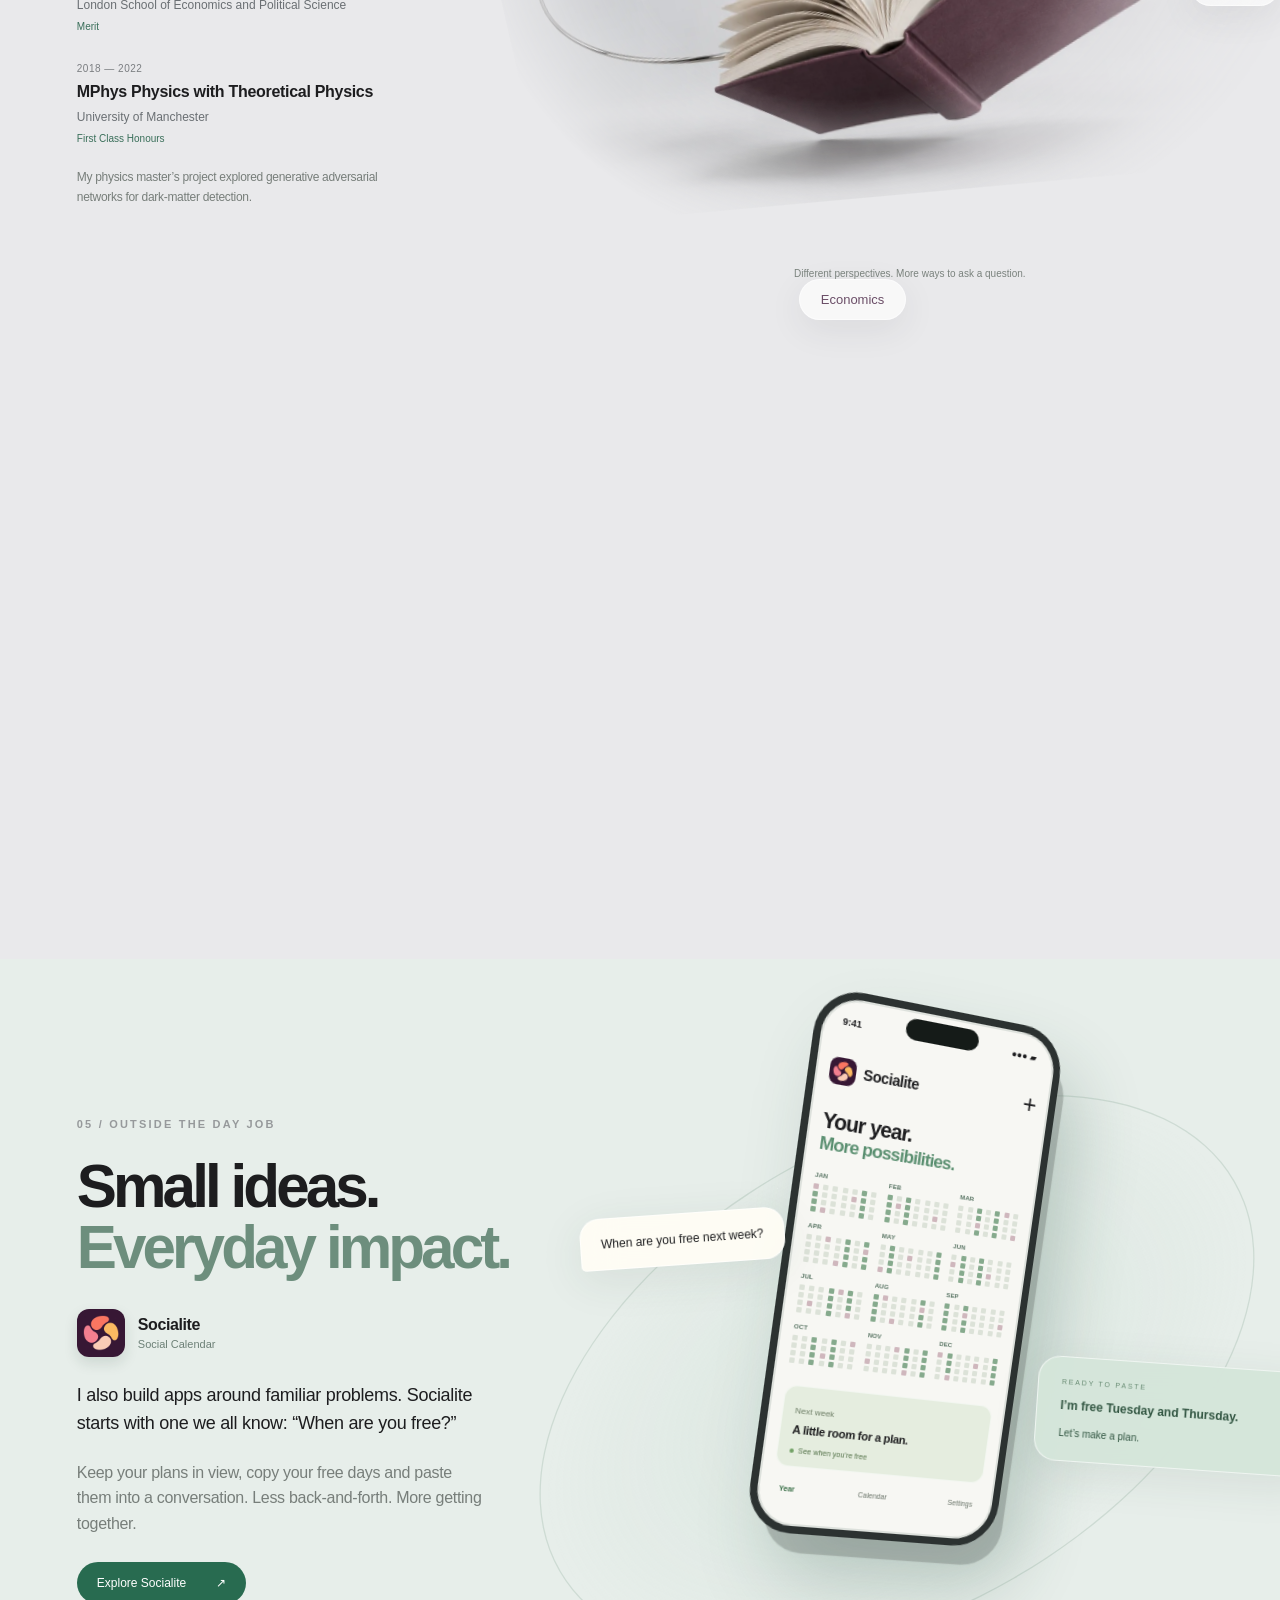
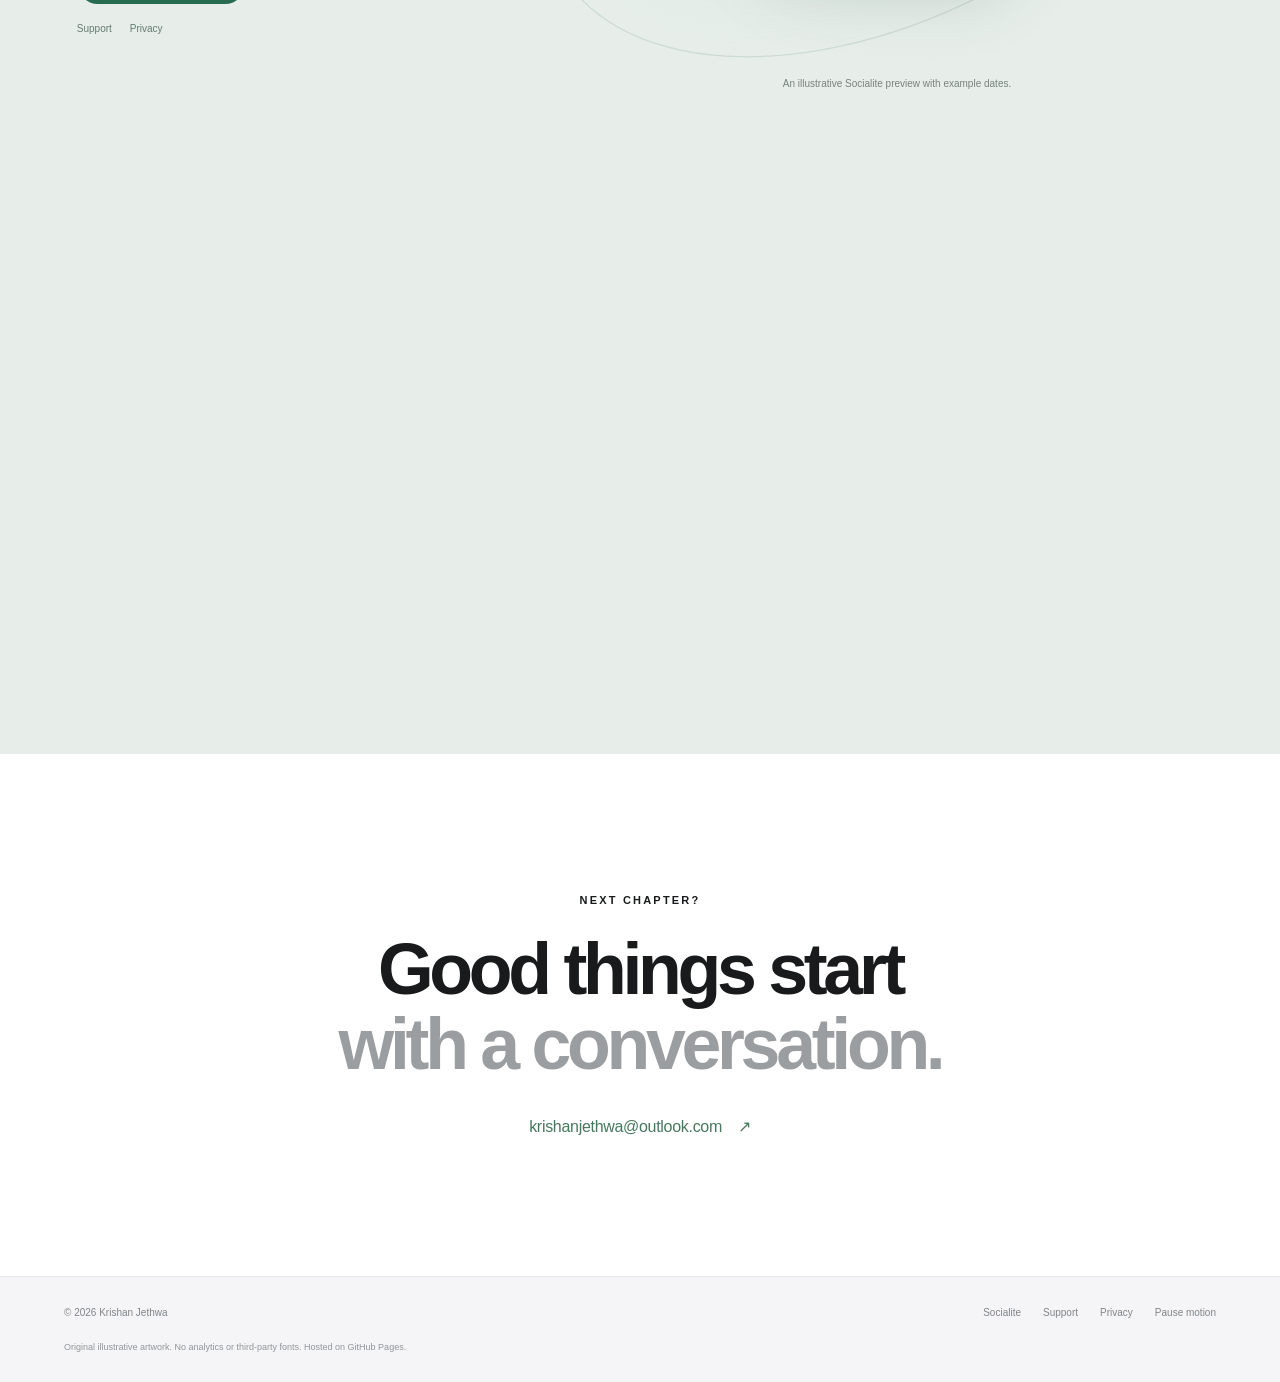
==== commit a9572f83: "Make portfolio images sweep, rotate and zoom with visible scroll travel" ====
--- a/index.html
+++ b/index.html
@@ -6,7 +6,7 @@
   <meta name="description" content="Krishan Jethwa — quantitative trader, software engineer and everyday app builder. A journey through markets, physics and the things I make.">
   <meta name="theme-color" content="#050606">
   <link rel="preload" href="./assets/markets.webp" as="image">
-  <link rel="stylesheet" href="./developer.css?v=20261020c"><script src="./developer.js?v=20261020c" defer></script>
+  <link rel="stylesheet" href="./developer.css?v=20261020d"><script src="./developer.js?v=20261020d" defer></script>
 </head>
 <body>
 <a class="skip" href="#main">Skip to content</a>
--- a/developer.css
+++ b/developer.css
@@ -4,6 +4,14 @@
 @media(min-width:1550px){.chapter-frame{padding-left:max(calc((100vw - 1280px)/2),6vw);padding-right:max(calc((100vw - 1280px)/2),6vw);gap:70px}.chapter-visual{height:630px}.software-visual{height:610px}.hero-image{inset:29% 0 -7%}}
 @media(max-width:1050px) and (min-width:760px){.chapter-frame{grid-template-columns:.95fr 1.05fr;gap:10px;padding:50px 5vw}.chapter h2{font-size:46px}.chapter-copy>p:not(.eyebrow){font-size:16px}.chapter-visual{height:440px;margin-left:0;margin-right:-2vw}.floating-label{padding:13px;font-size:11px}.software-visual{height:480px}.window-back{top:40px}.window-front{top:225px}.window-front .workflow{padding-left:8px;padding-right:8px}.code-lines{font-size:8px;padding-left:12px}.language-python{left:-2%;top:170px}.language-dotnet{right:-2%;bottom:0}.physics-visual{margin-left:-4vw}.education-visual{margin-right:-5vw}.subject{padding:10px 15px;font-size:11px}.app-visual{height:560px}.phone{left:18%;transform:scale(.92) rotate(-6deg)}.message-question{font-size:10px;left:0;max-width:170px}.message-answer{width:220px;right:0;font-size:11px;bottom:30px}.hero-side{display:none}}
 @media(max-width:759px){html{scroll-padding-top:60px}.site-header{height:60px;padding:0 20px}.identity{font-size:16px}.site-header nav{gap:19px;font-size:11px}.nav-contact{display:none}.dropdown{right:-4px;top:35px;width:240px}.hero{height:calc(108svh - 60px);min-height:700px;max-height:950px}.hero-heading{padding:64px 20px 0}.hero .eyebrow{font-size:8px;letter-spacing:1.5px;margin-bottom:25px}.hero h1{font-size:clamp(72px,15vw,110px);line-height:.95}.hero-heading>p:last-child{font-size:16px;line-height:1.5;margin-top:24px}.hero-image{inset:37% -24% 2%;}.hero-image img{object-fit:cover;object-position:center}.hero-image-shade{background:linear-gradient(#050606 0%,transparent 24%,transparent 65%,#050606 100%)}.scroll-cue{bottom:29px;font-size:10px}.hero-side{display:none}.story-intro{padding:86px 26px 70px}.story-intro h2,.contact h2{font-size:43px;letter-spacing:-2.4px}.story-intro>p:not(.eyebrow){font-size:16px;line-height:1.65;margin:26px auto 34px}.story-intro .eyebrow{font-size:9px}.story-nav{gap:17px 21px}.story-nav a{font-size:11px}.chapter{height:auto;min-height:0;scroll-margin-top:0}.chapter-frame{position:relative;top:auto;min-height:0;display:flex;flex-direction:column;align-items:stretch;gap:20px;padding:75px 28px 60px;overflow:clip}.chapter-copy{max-width:500px;margin:auto;width:100%}.chapter-copy .eyebrow{font-size:9px;margin-bottom:22px}.chapter h2{font-size:48px;letter-spacing:-2.8px;line-height:1.04;margin-bottom:25px}.role{font-size:13px;margin-bottom:24px}.role small{font-size:10px}.chapter-copy>p:not(.eyebrow){font-size:16px;line-height:1.6;margin-top:18px;max-width:none}.chapter-copy p.secondary{font-size:14px;line-height:1.7}.chapter-tags{margin-top:24px}.chapter-tags span{font-size:9px}.chapter-visual{height:350px;width:calc(100% + 32px);margin:10px -16px 20px}.chapter-visual figcaption{font-size:8px;bottom:-17px;left:20px;right:20px}.floating-label{font-size:10px;padding:12px 14px;border-radius:12px}.floating-label span{font-size:8px}.market-visual .label-one{left:0;top:20px}.market-visual .label-two{bottom:15px;right:0}.software-visual{height:430px;margin-top:25px}.system-composition{inset:0 1% 0 5%}.window-back{left:7%;top:20px;height:210px}.code-lines{font-size:8px;padding:20px 14px}.window-front{top:205px;left:-1%;height:200px}.window-bar{height:36px;font-size:8px;padding:0 12px}.workflow{padding:18px 12px;gap:5px}.workflow>div{font-size:9px;gap:6px}.workflow svg{width:35px;height:35px}.system-status{font-size:8px}.floating-language{font-size:12px;padding:12px 17px;border-radius:12px}.language-python{left:-3%;top:142px}.language-dotnet{right:0;bottom:5px}.orb-one{width:240px;height:240px}.orb-two{width:170px;height:170px}.physics-visual{height:370px;margin-left:-28px;width:calc(100% + 56px);margin-top:5px}.physics-visual .label-one{left:6%;top:18px}.physics-visual .label-two{right:7%;bottom:15px}.education-visual{height:360px;margin-top:30px;width:calc(100% + 56px);margin-left:-28px}.subject{font-size:10px;padding:10px 16px}.subject-physics{top:10px;left:10%}.subject-finance{top:100px;right:8%}.subject-economics{bottom:15px;left:35%}.degree h3{font-size:15px}.degree p{font-size:12px}.app-visual{height:560px;margin-top:35px}.phone{left:calc(50% - 122px);top:0;transform:rotate(-6deg)}.message-question{left:-1%;top:95px;font-size:10px;padding:14px 16px;max-width:175px}.message-answer{right:-1%;bottom:20px;width:240px;font-size:11px;padding:18px 20px}.app-orbit{inset:17% 0 25%;transform:rotate(-30deg) scale(1.05)}.button{font-size:11px}.contact{padding:86px 24px}.contact>a{font-size:13px}footer{padding:28px 24px;gap:20px}footer>div{gap:18px}.eyebrow{font-size:9px}html[data-motion="on"] .chapter-visual{--scale:calc(.92 + var(--p) * .12)}}
+/* A full sweep unfolds during each chapter's visible scroll interval. */
+.hero-image{transform:perspective(1400px) translate3d(var(--hero-x,0px),var(--hero-y,0px),0) rotateY(var(--hero-yaw,0deg)) rotateZ(var(--hero-turn,0deg)) scale(var(--hero-scale,1));transform-origin:50% 55%}
+.visual-main{transform:translate3d(var(--sweep,0px),var(--move),0) rotateX(var(--pitch,0deg)) rotateY(var(--yaw,0deg)) rotateZ(var(--tilt)) scale(var(--scale));transform-origin:50% 55%}
+html[data-motion="on"] .chapter-visual{--scale:calc(.84 + var(--p) * .35)}
+.system-composition{transform:translate3d(var(--sweep,0px),var(--move),0) rotateX(var(--pitch,0deg)) rotateY(var(--yaw,0deg)) rotateZ(calc(var(--tilt) * .6)) scale(calc(.91 + var(--p) * .17))}
+.phone-composition{transform:translate3d(calc(var(--sweep,0px) * .55),var(--move),0)}
+.phone-composition .phone{transform:perspective(1200px) rotateY(calc(-8deg + var(--yaw,0deg))) rotateX(calc(6deg + var(--pitch,0deg))) rotateZ(calc(-5deg + var(--tilt))) scale(calc(.94 + var(--p) * .12))}
+@media(max-width:759px){html[data-motion="on"] .chapter-visual{--scale:calc(.88 + var(--p) * .24)}}
 @media(prefers-reduced-motion:reduce){html{scroll-behavior:auto}.hero-image,.visual-main,.system-composition,.floating-label,.floating-language,.subject,.phone-composition,.message-bubble,.particle-halo{transform:none!important;opacity:1!important;will-change:auto}.phone{transform:rotate(-5deg)!important}.chapter{height:auto;min-height:0}.chapter-frame{position:relative;top:auto}.hero{max-height:950px}} 
 
 .market-visual .visual-main{mix-blend-mode:lighten}
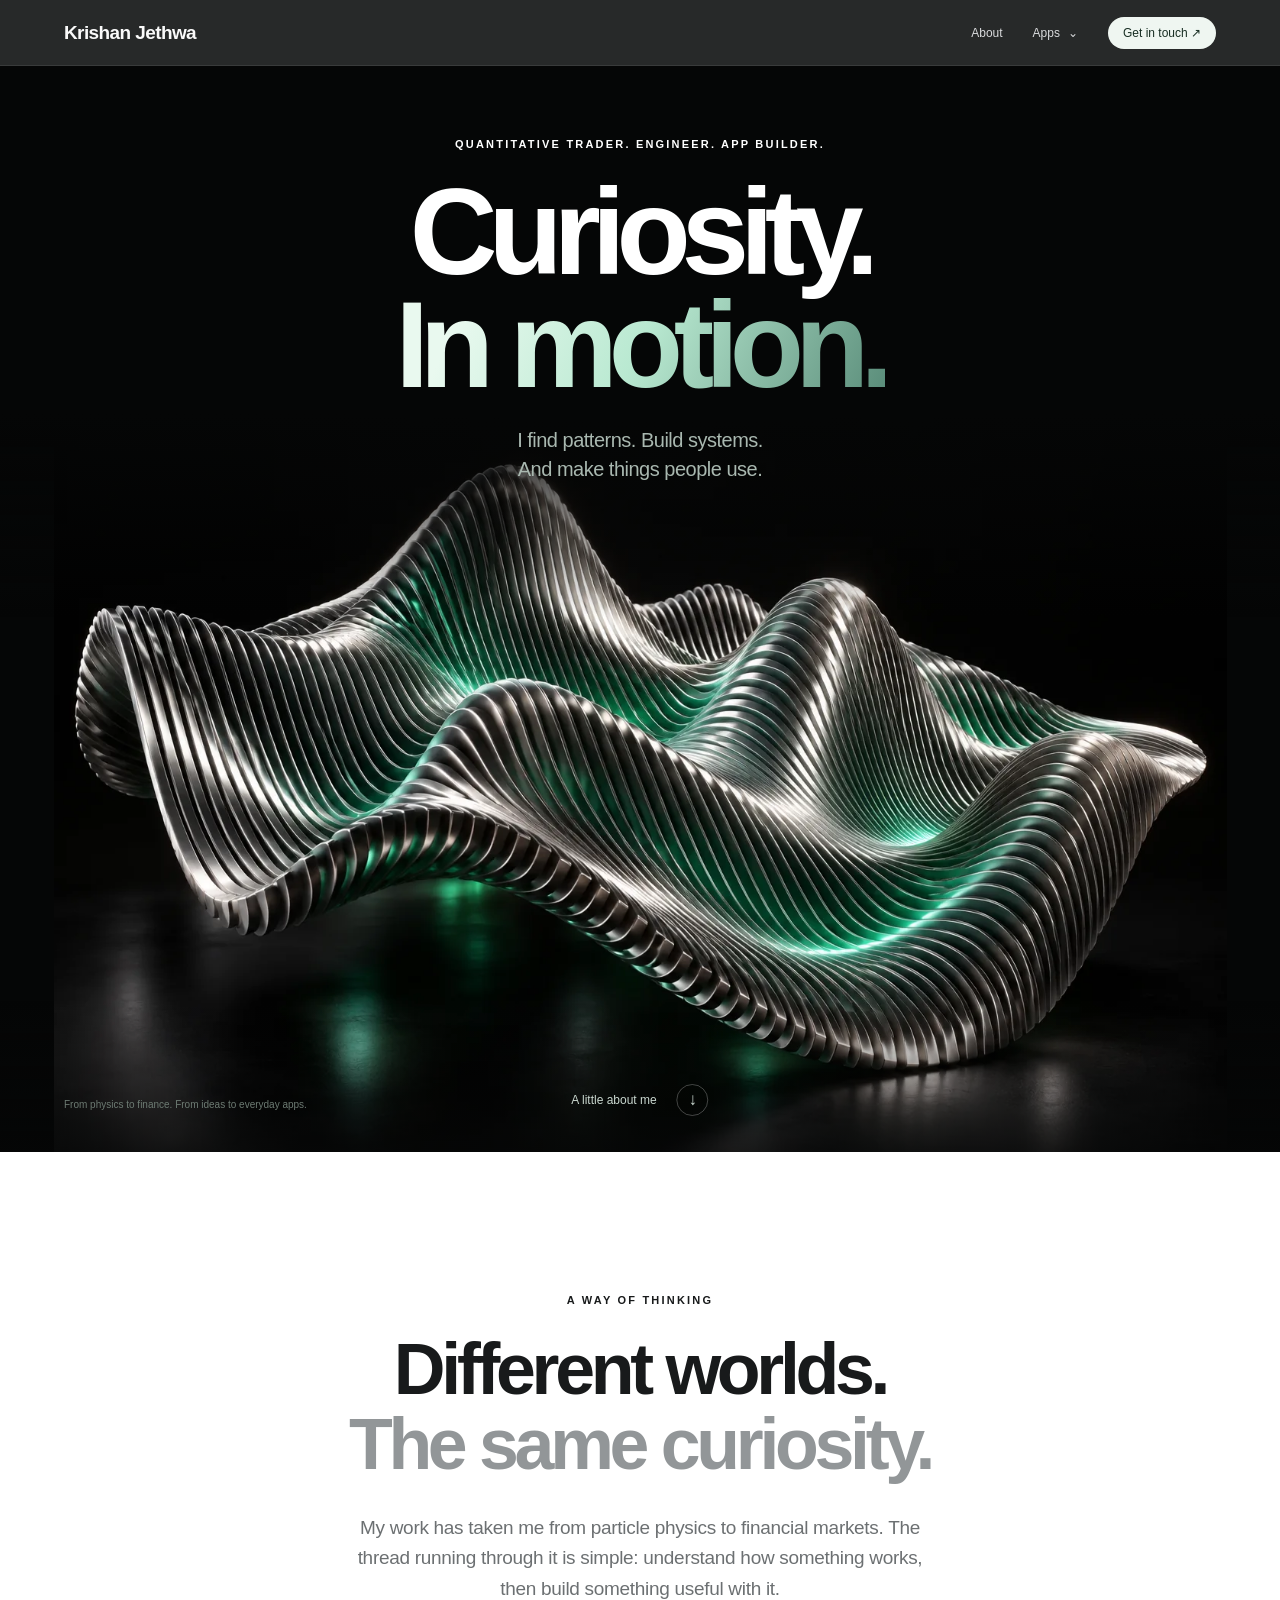
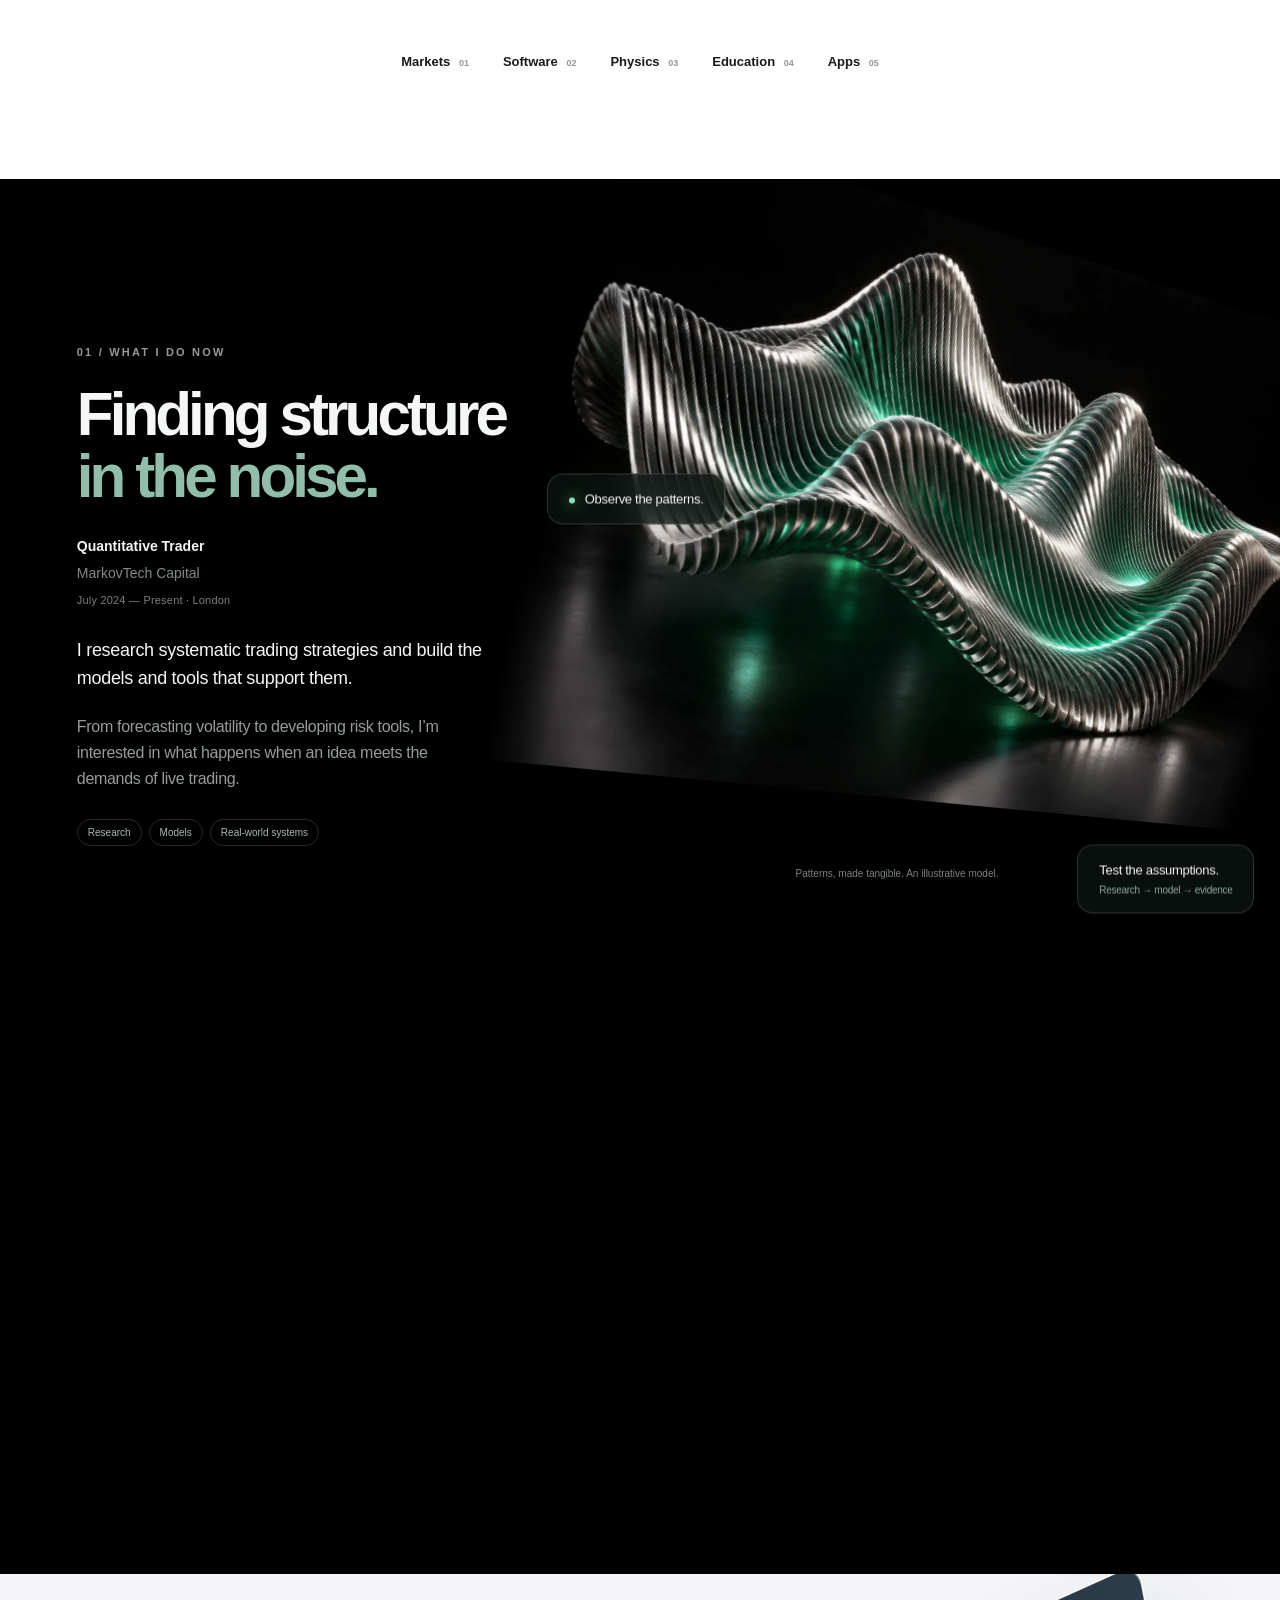
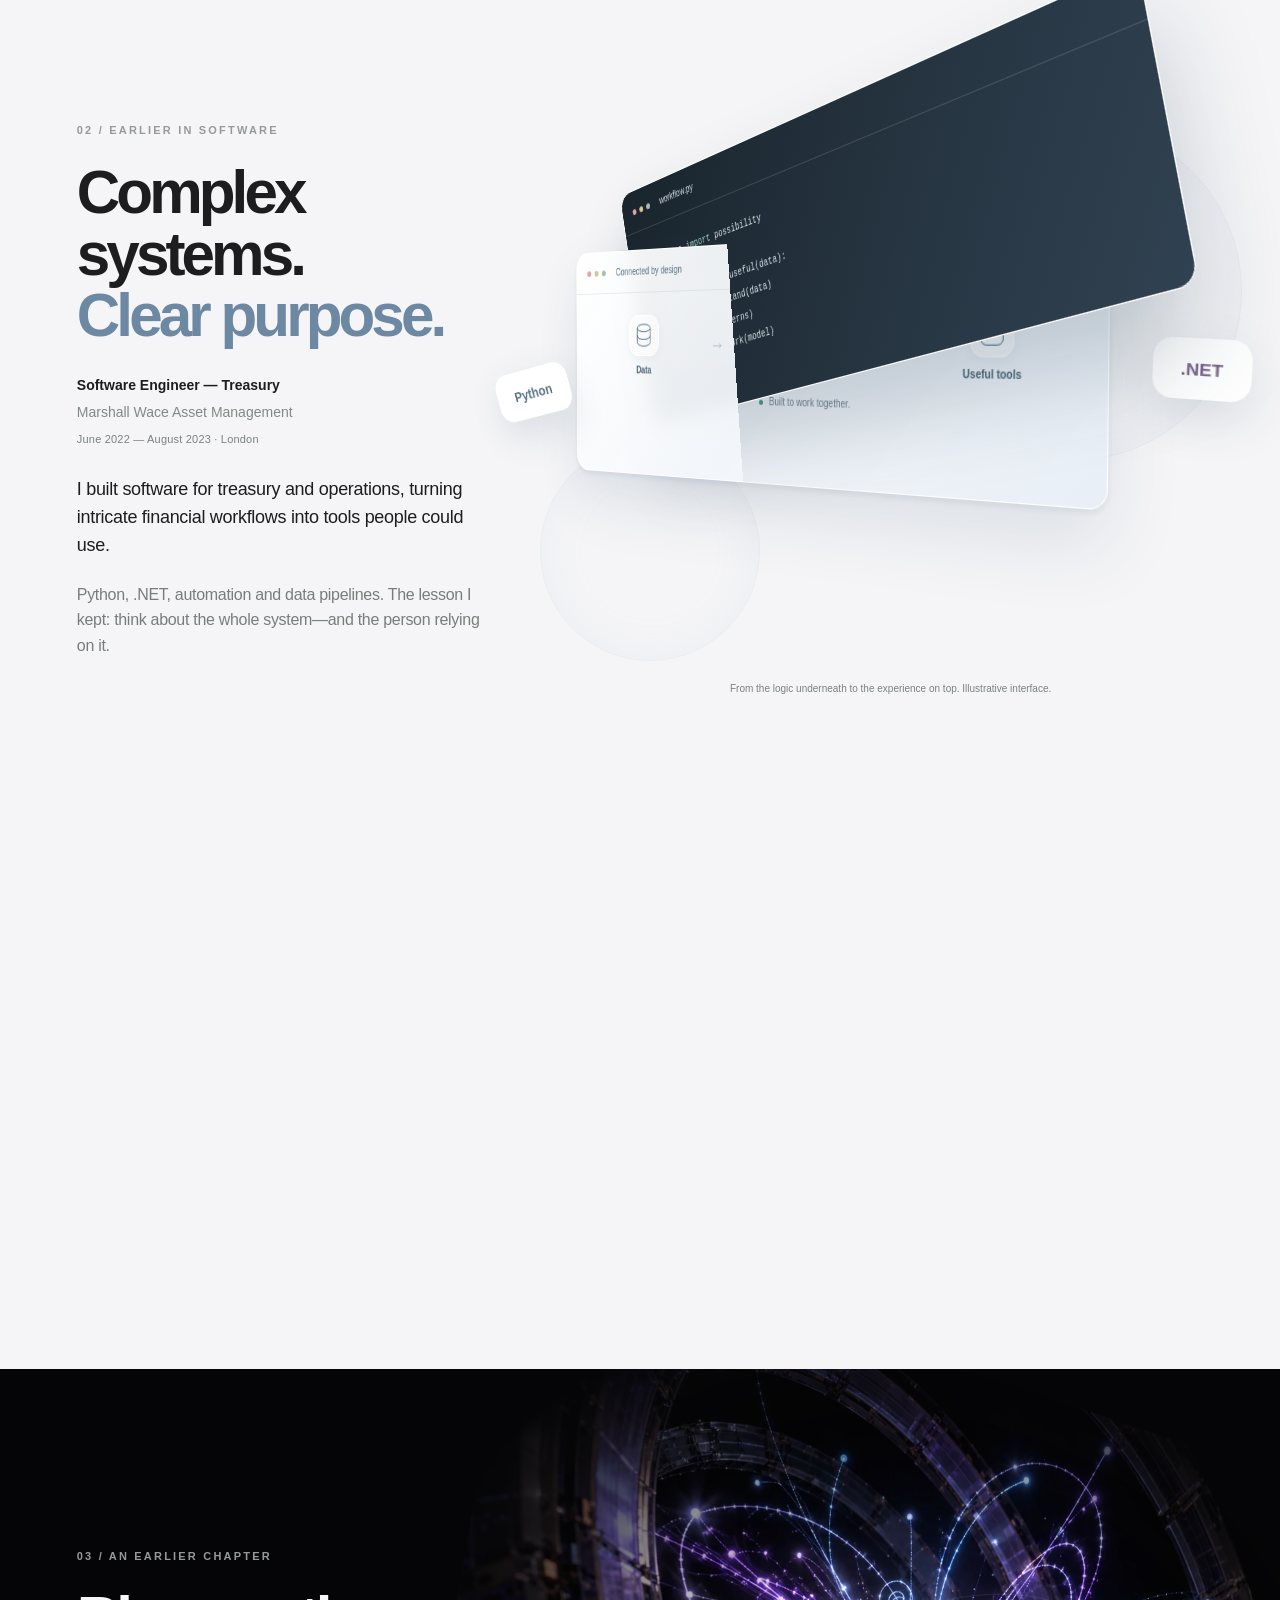
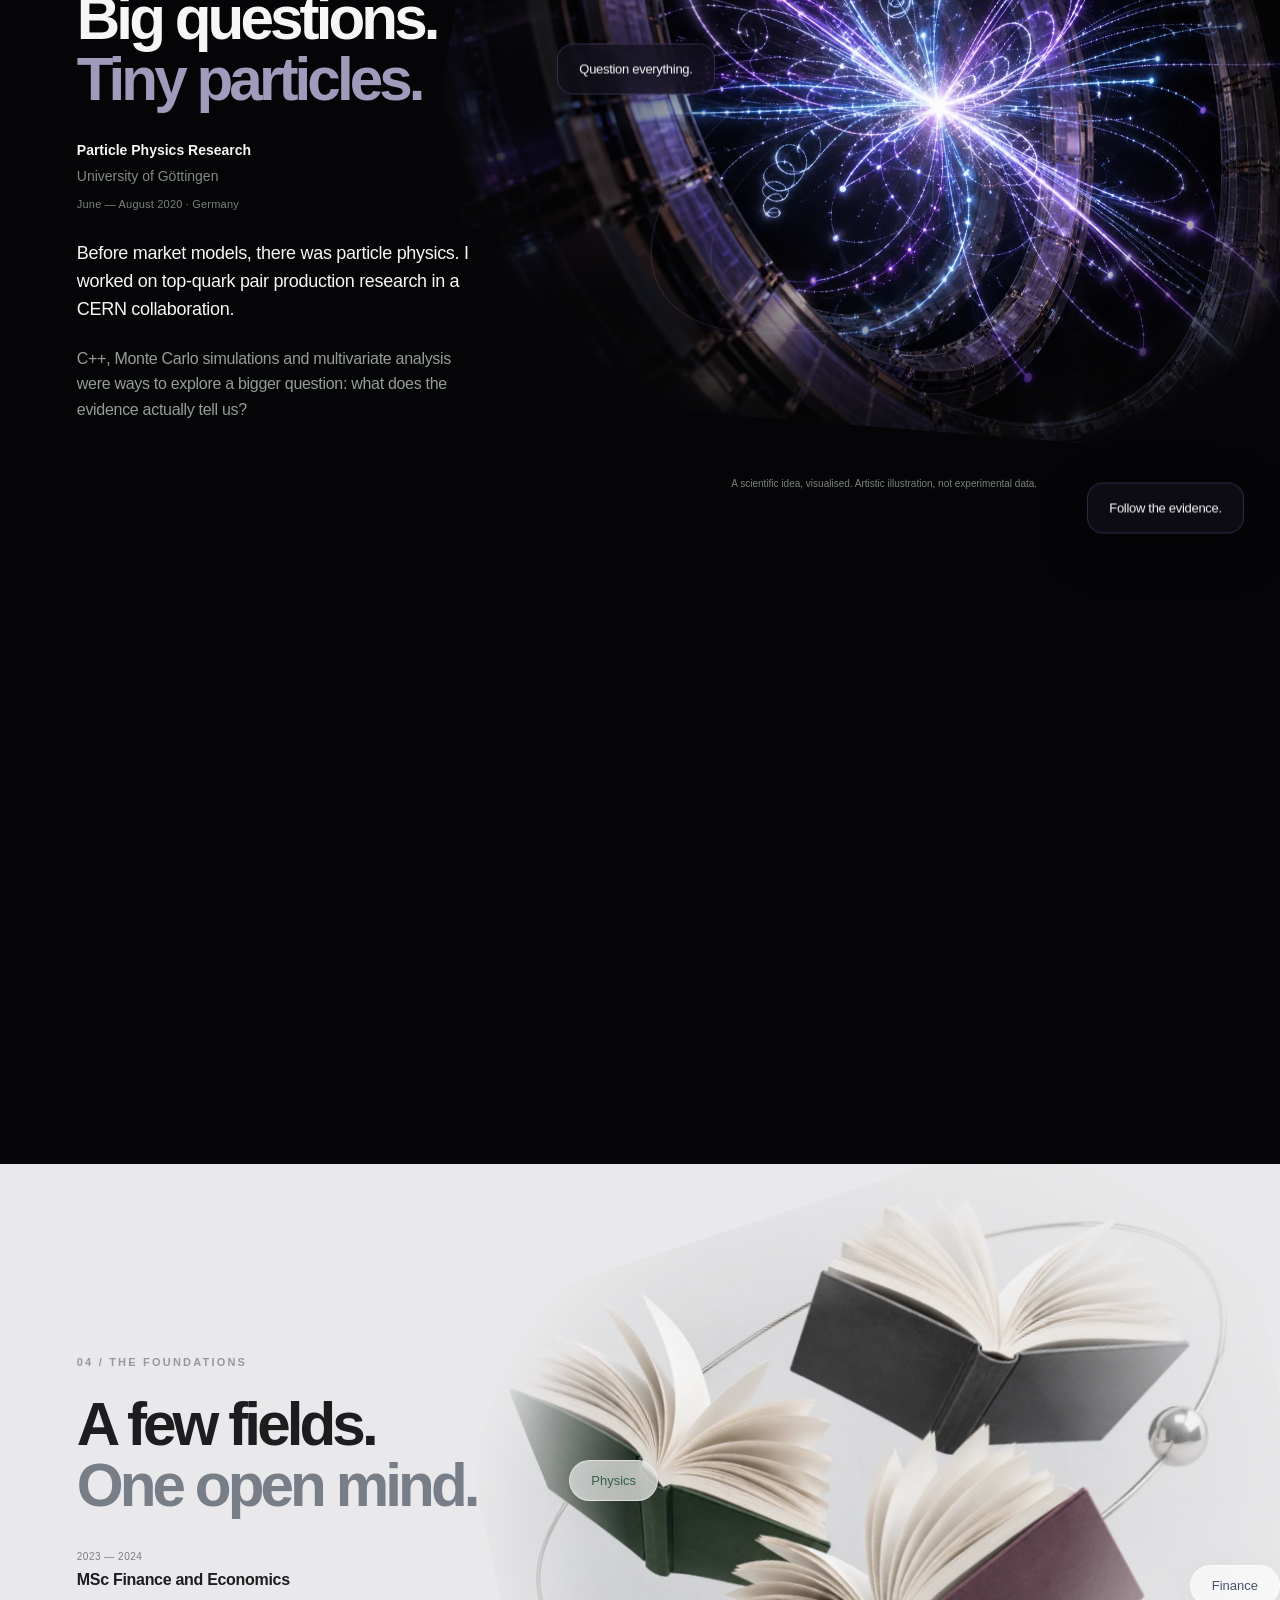
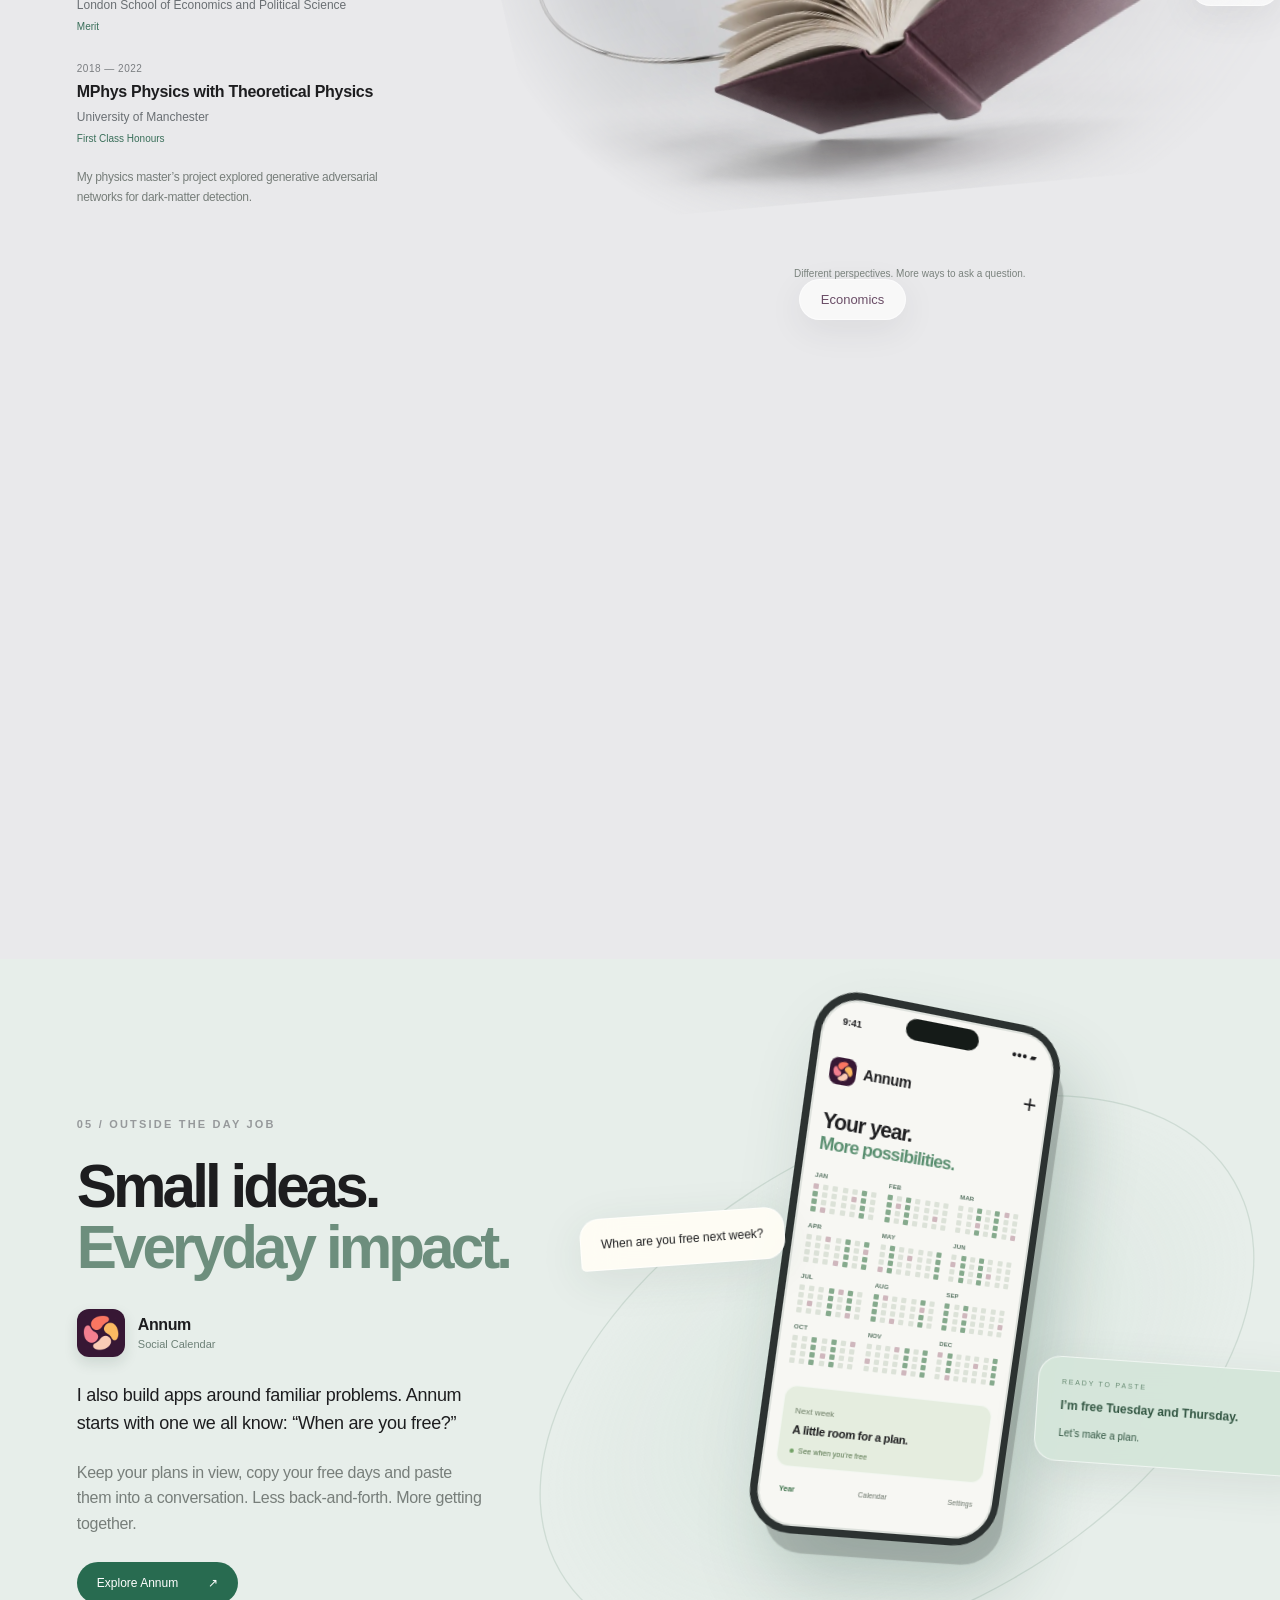
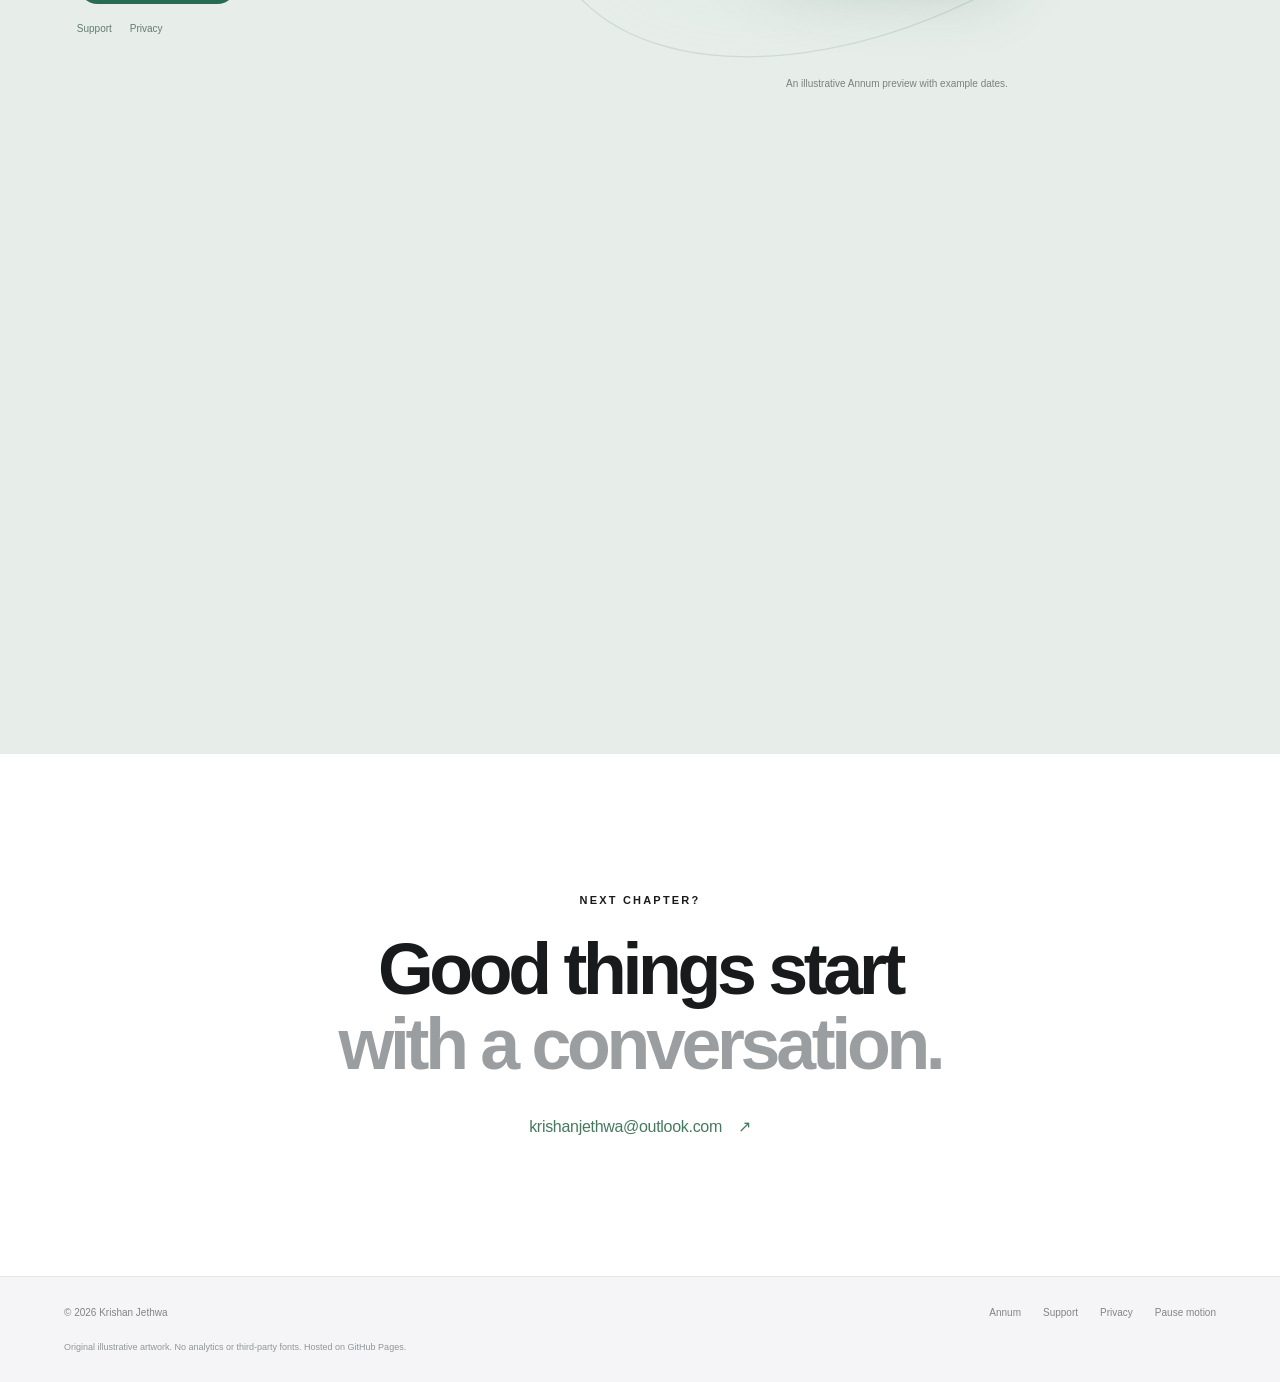
==== commit a1c3fb19: "Rename Socialite to Annum across the developer website" ====
--- a/index.html
+++ b/index.html
@@ -10,7 +10,7 @@
 </head>
 <body>
 <a class="skip" href="#main">Skip to content</a>
-<header class="site-header"><a class="identity" href="./" aria-label="Krishan Jethwa home">Krishan Jethwa</a><nav aria-label="Main navigation"><a href="#about">About</a><details class="app-menu"><summary>Apps <span aria-hidden="true">⌄</span></summary><div class="dropdown"><a href="./socialite.html"><img src="./socialite-icon.png" width="36" height="36" alt=""><span><strong>Socialite</strong><small>Social Calendar</small></span><span aria-hidden="true">↗</span></a></div></details><a class="nav-contact" href="mailto:krishanjethwa@outlook.com">Get in touch <span aria-hidden="true">↗</span></a></nav></header>
+<header class="site-header"><a class="identity" href="./" aria-label="Krishan Jethwa home">Krishan Jethwa</a><nav aria-label="Main navigation"><a href="#about">About</a><details class="app-menu"><summary>Apps <span aria-hidden="true">⌄</span></summary><div class="dropdown"><a href="./annum.html"><img src="./socialite-icon.png" width="36" height="36" alt=""><span><strong>Annum</strong><small>Social Calendar</small></span><span aria-hidden="true">↗</span></a></div></details><a class="nav-contact" href="mailto:krishanjethwa@outlook.com">Get in touch <span aria-hidden="true">↗</span></a></nav></header>
 <main id="main">
 <section class="hero" aria-labelledby="intro-title">
   <div class="hero-heading"><p class="eyebrow">Quantitative trader. Engineer. App builder.</p><h1 id="intro-title">Curiosity.<br><span>In motion.</span></h1><p>I find patterns. Build systems.<br>And make things people use.</p></div>
@@ -35,11 +35,11 @@
   <figure class="chapter-visual education-visual"><img class="visual-main" src="./assets/education.webp" width="1536" height="1024" alt="Three open books with sculptural pages and a silver orbit, representing physics, finance and economics." loading="lazy"><span class="subject subject-physics" aria-hidden="true">Physics</span><span class="subject subject-finance" aria-hidden="true">Finance</span><span class="subject subject-economics" aria-hidden="true">Economics</span><figcaption>Different perspectives. More ways to ask a question.</figcaption></figure>
 </div></section>
 <section class="chapter chapter-apps light" id="apps" data-chapter="4" aria-labelledby="apps-title"><div class="chapter-frame">
-  <div class="chapter-copy"><p class="eyebrow">05 / Outside the day job</p><h2 id="apps-title">Small ideas.<br><span>Everyday impact.</span></h2><div class="app-heading"><img src="./socialite-icon.png" width="48" height="48" alt=""><div><strong>Socialite</strong><span>Social Calendar</span></div></div><p>I also build apps around familiar problems. Socialite starts with one we all know: “When are you free?”</p><p class="secondary">Keep your plans in view, copy your free days and paste them into a conversation. Less back-and-forth. More getting together.</p><a class="button" href="./socialite.html">Explore Socialite <span aria-hidden="true">↗</span></a><div class="app-links"><a href="./support.html">Support</a><a href="./privacy.html">Privacy</a></div></div>
-  <figure class="chapter-visual app-visual"><div class="app-orbit" aria-hidden="true"></div><div class="phone-composition" aria-hidden="true"><div class="phone"><div class="phone-island"></div><div class="phone-status"><span>9:41</span><span>●●● ▰</span></div><div class="phone-header"><img src="./socialite-icon.png" width="32" height="32" alt=""><span>Socialite</span><i>+</i></div><div class="phone-month"><span>Your year.</span><strong>More possibilities.</strong></div><div class="year-calendar"></div><div class="phone-card"><span>Next week</span><strong>A little room for a plan.</strong><div><i></i>See when you’re free</div></div><div class="phone-tabs"><span>Year</span><span>Calendar</span><span>Settings</span></div></div><div class="message-bubble message-question">When are you free next week?</div><div class="message-bubble message-answer"><small>READY TO PASTE</small>I’m free Tuesday and Thursday.<span>Let’s make a plan. <b>↗</b></span></div></div><figcaption>An illustrative Socialite preview with example dates.</figcaption></figure>
+  <div class="chapter-copy"><p class="eyebrow">05 / Outside the day job</p><h2 id="apps-title">Small ideas.<br><span>Everyday impact.</span></h2><div class="app-heading"><img src="./socialite-icon.png" width="48" height="48" alt=""><div><strong>Annum</strong><span>Social Calendar</span></div></div><p>I also build apps around familiar problems. Annum starts with one we all know: “When are you free?”</p><p class="secondary">Keep your plans in view, copy your free days and paste them into a conversation. Less back-and-forth. More getting together.</p><a class="button" href="./annum.html">Explore Annum <span aria-hidden="true">↗</span></a><div class="app-links"><a href="./support.html">Support</a><a href="./privacy.html">Privacy</a></div></div>
+  <figure class="chapter-visual app-visual"><div class="app-orbit" aria-hidden="true"></div><div class="phone-composition" aria-hidden="true"><div class="phone"><div class="phone-island"></div><div class="phone-status"><span>9:41</span><span>●●● ▰</span></div><div class="phone-header"><img src="./socialite-icon.png" width="32" height="32" alt=""><span>Annum</span><i>+</i></div><div class="phone-month"><span>Your year.</span><strong>More possibilities.</strong></div><div class="year-calendar"></div><div class="phone-card"><span>Next week</span><strong>A little room for a plan.</strong><div><i></i>See when you’re free</div></div><div class="phone-tabs"><span>Year</span><span>Calendar</span><span>Settings</span></div></div><div class="message-bubble message-question">When are you free next week?</div><div class="message-bubble message-answer"><small>READY TO PASTE</small>I’m free Tuesday and Thursday.<span>Let’s make a plan. <b>↗</b></span></div></div><figcaption>An illustrative Annum preview with example dates.</figcaption></figure>
 </div></section>
 <section class="contact" id="contact"><p class="eyebrow">Next chapter?</p><h2>Good things start<br><span>with a conversation.</span></h2><a href="mailto:krishanjethwa@outlook.com">krishanjethwa@outlook.com <span aria-hidden="true">↗</span></a></section>
 </main>
-<footer><span>© 2026 Krishan Jethwa</span><div><a href="./socialite.html">Socialite</a><a href="./support.html">Support</a><a href="./privacy.html">Privacy</a><button class="motion-toggle" type="button" aria-pressed="false">Pause motion</button></div><p>Original illustrative artwork. No analytics or third-party fonts. Hosted on GitHub Pages.</p></footer>
+<footer><span>© 2026 Krishan Jethwa</span><div><a href="./annum.html">Annum</a><a href="./support.html">Support</a><a href="./privacy.html">Privacy</a><button class="motion-toggle" type="button" aria-pressed="false">Pause motion</button></div><p>Original illustrative artwork. No analytics or third-party fonts. Hosted on GitHub Pages.</p></footer>
 </body>
 </html>
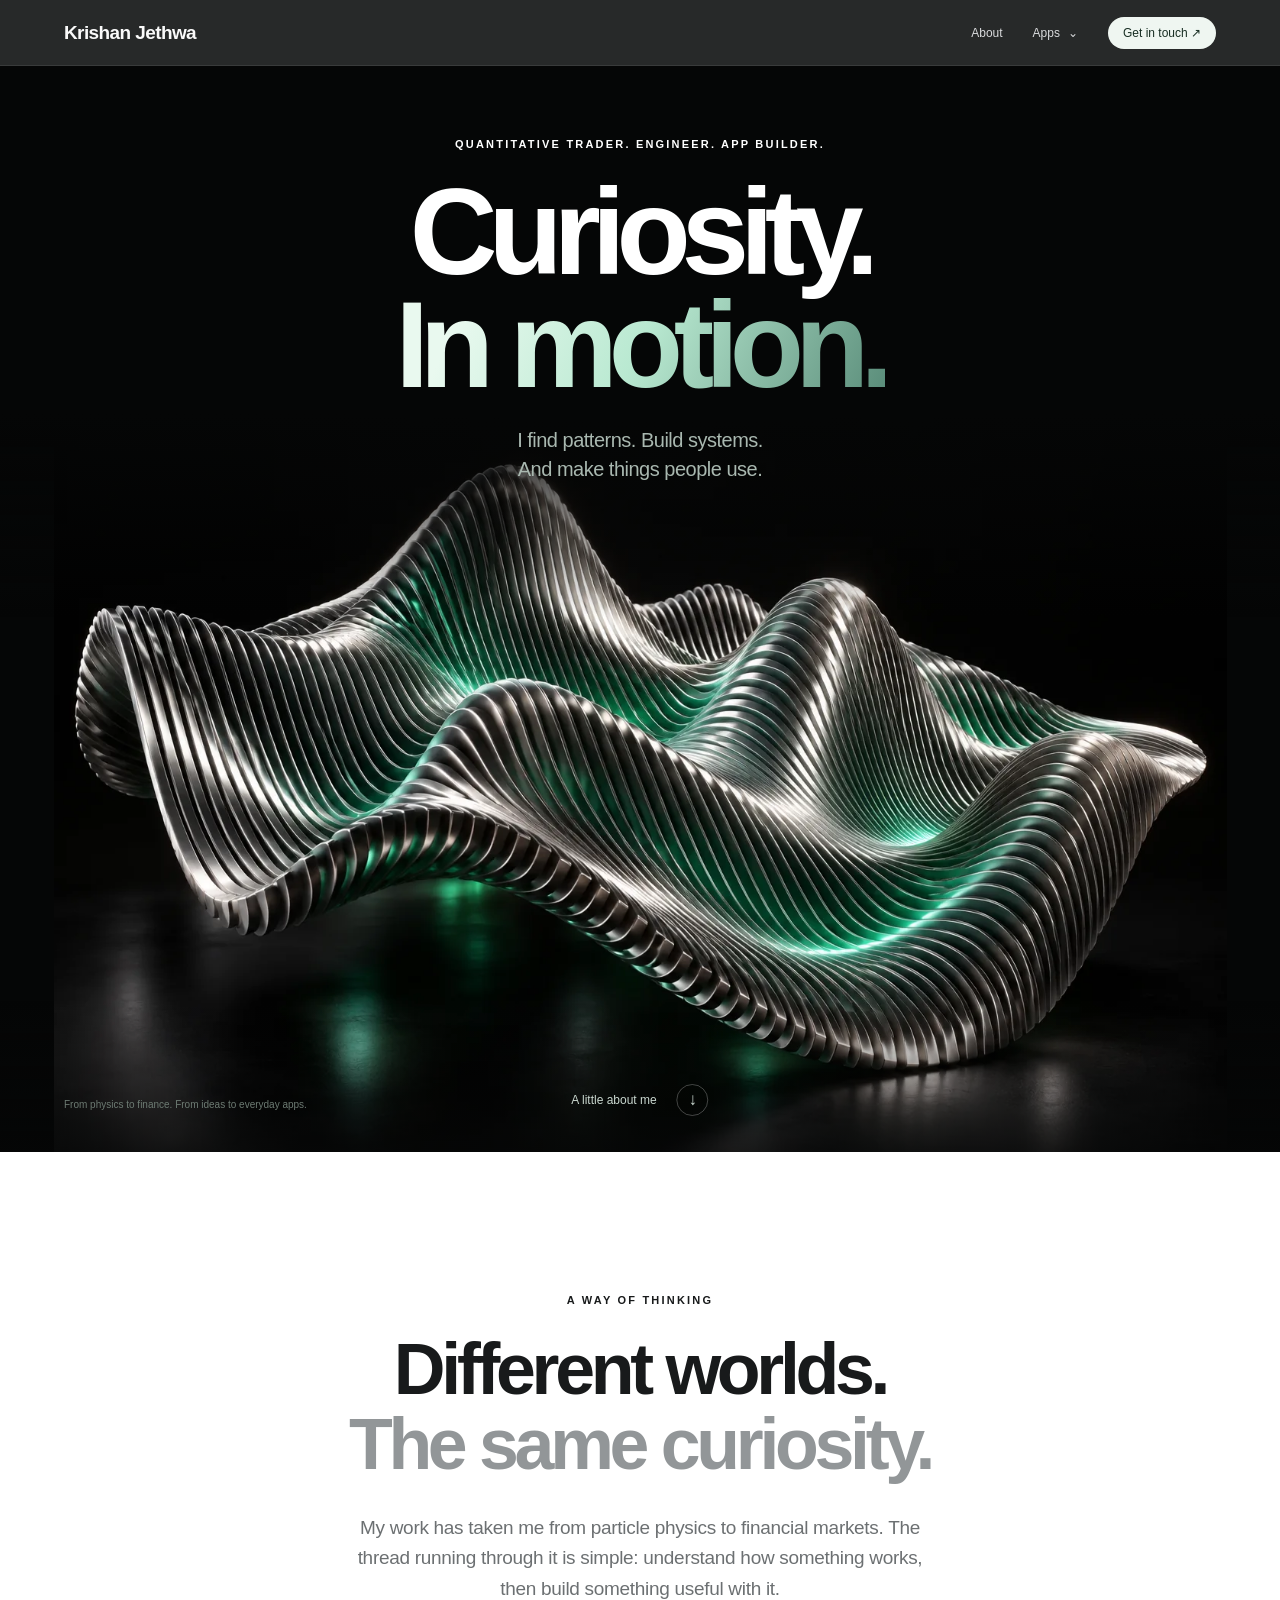
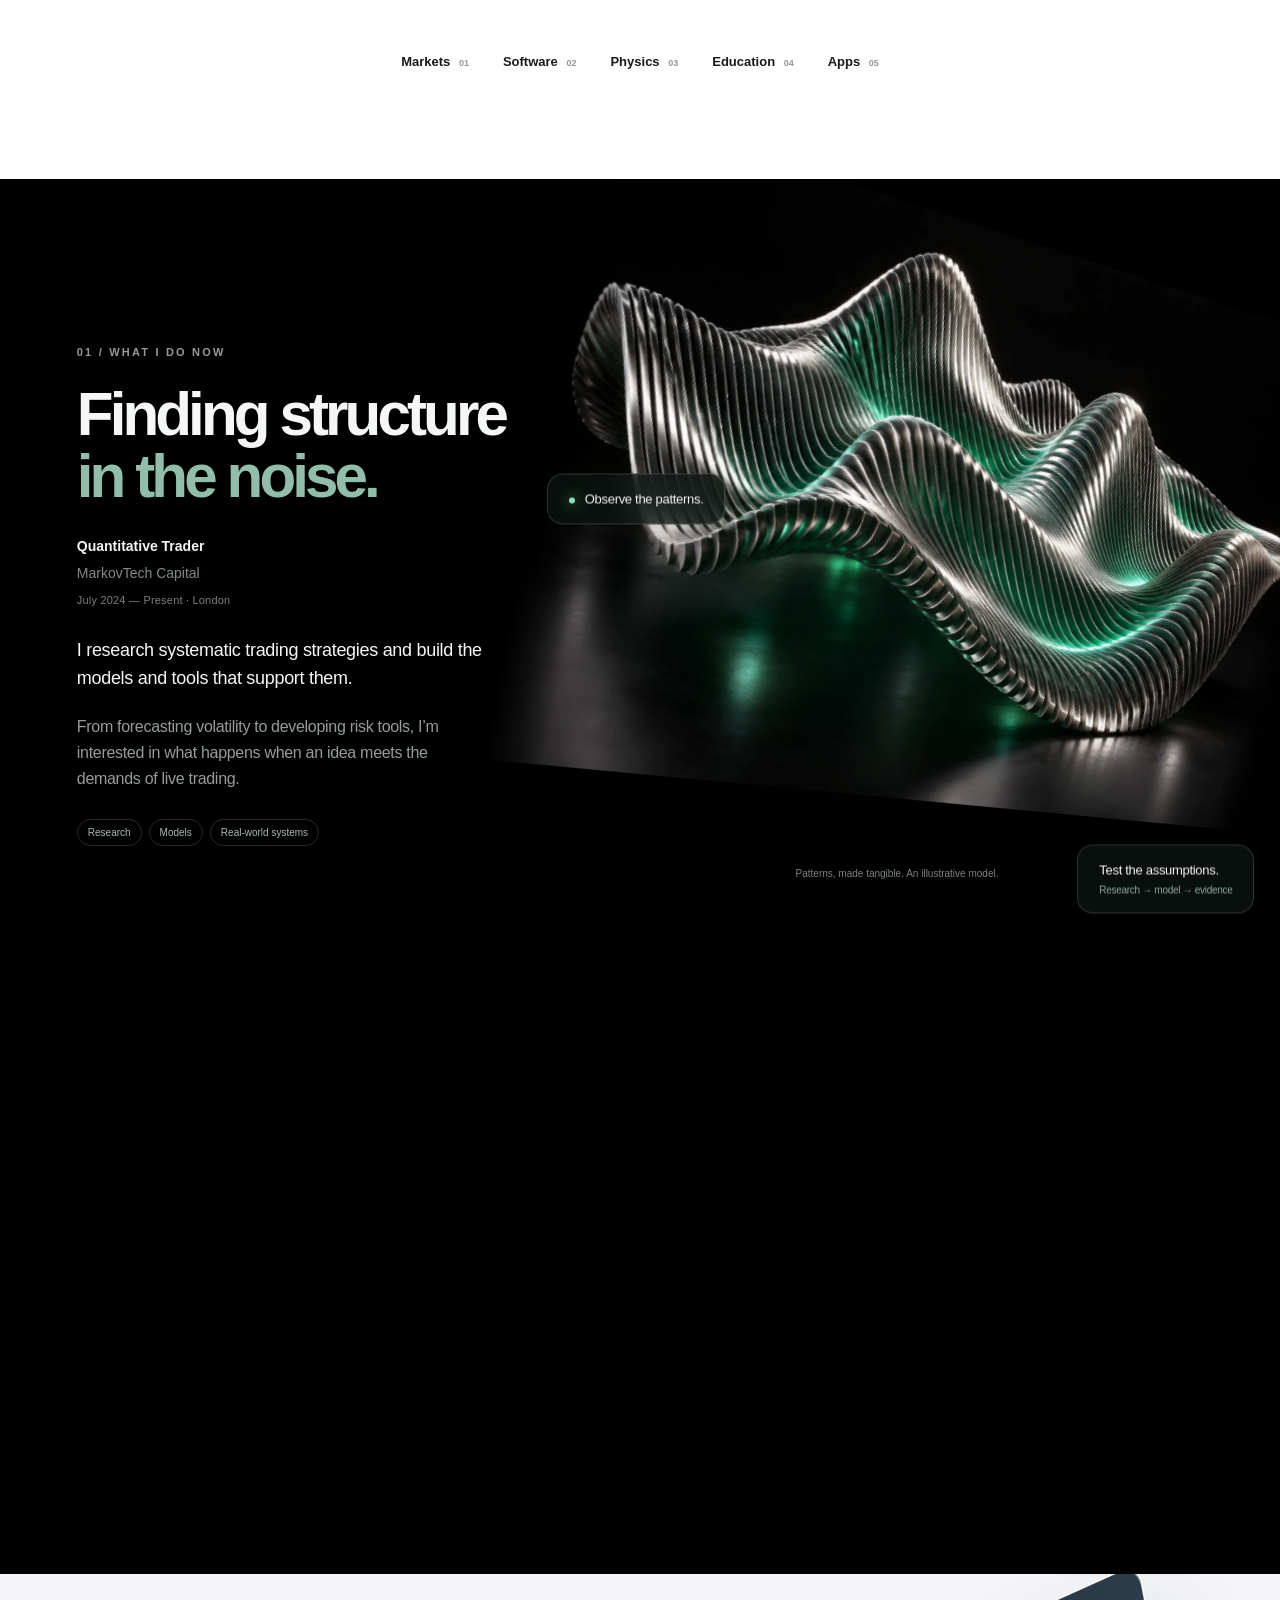
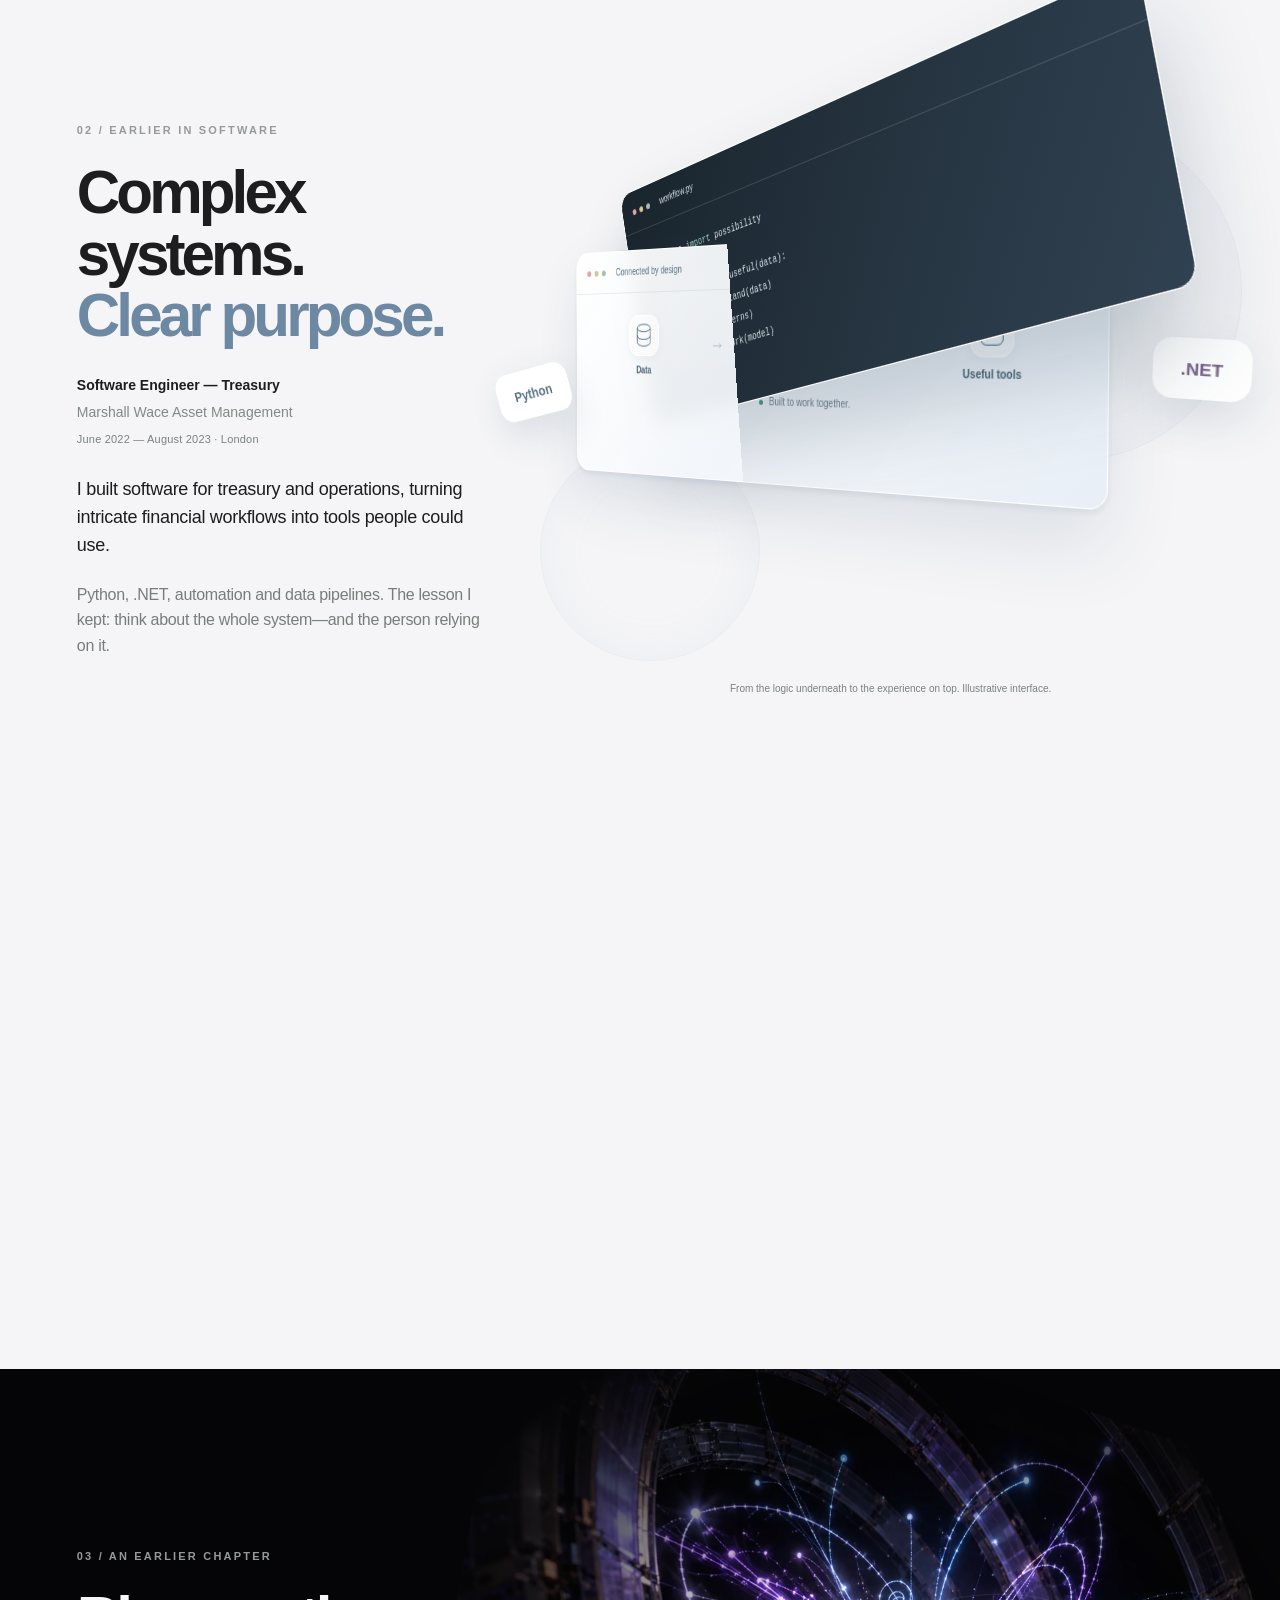
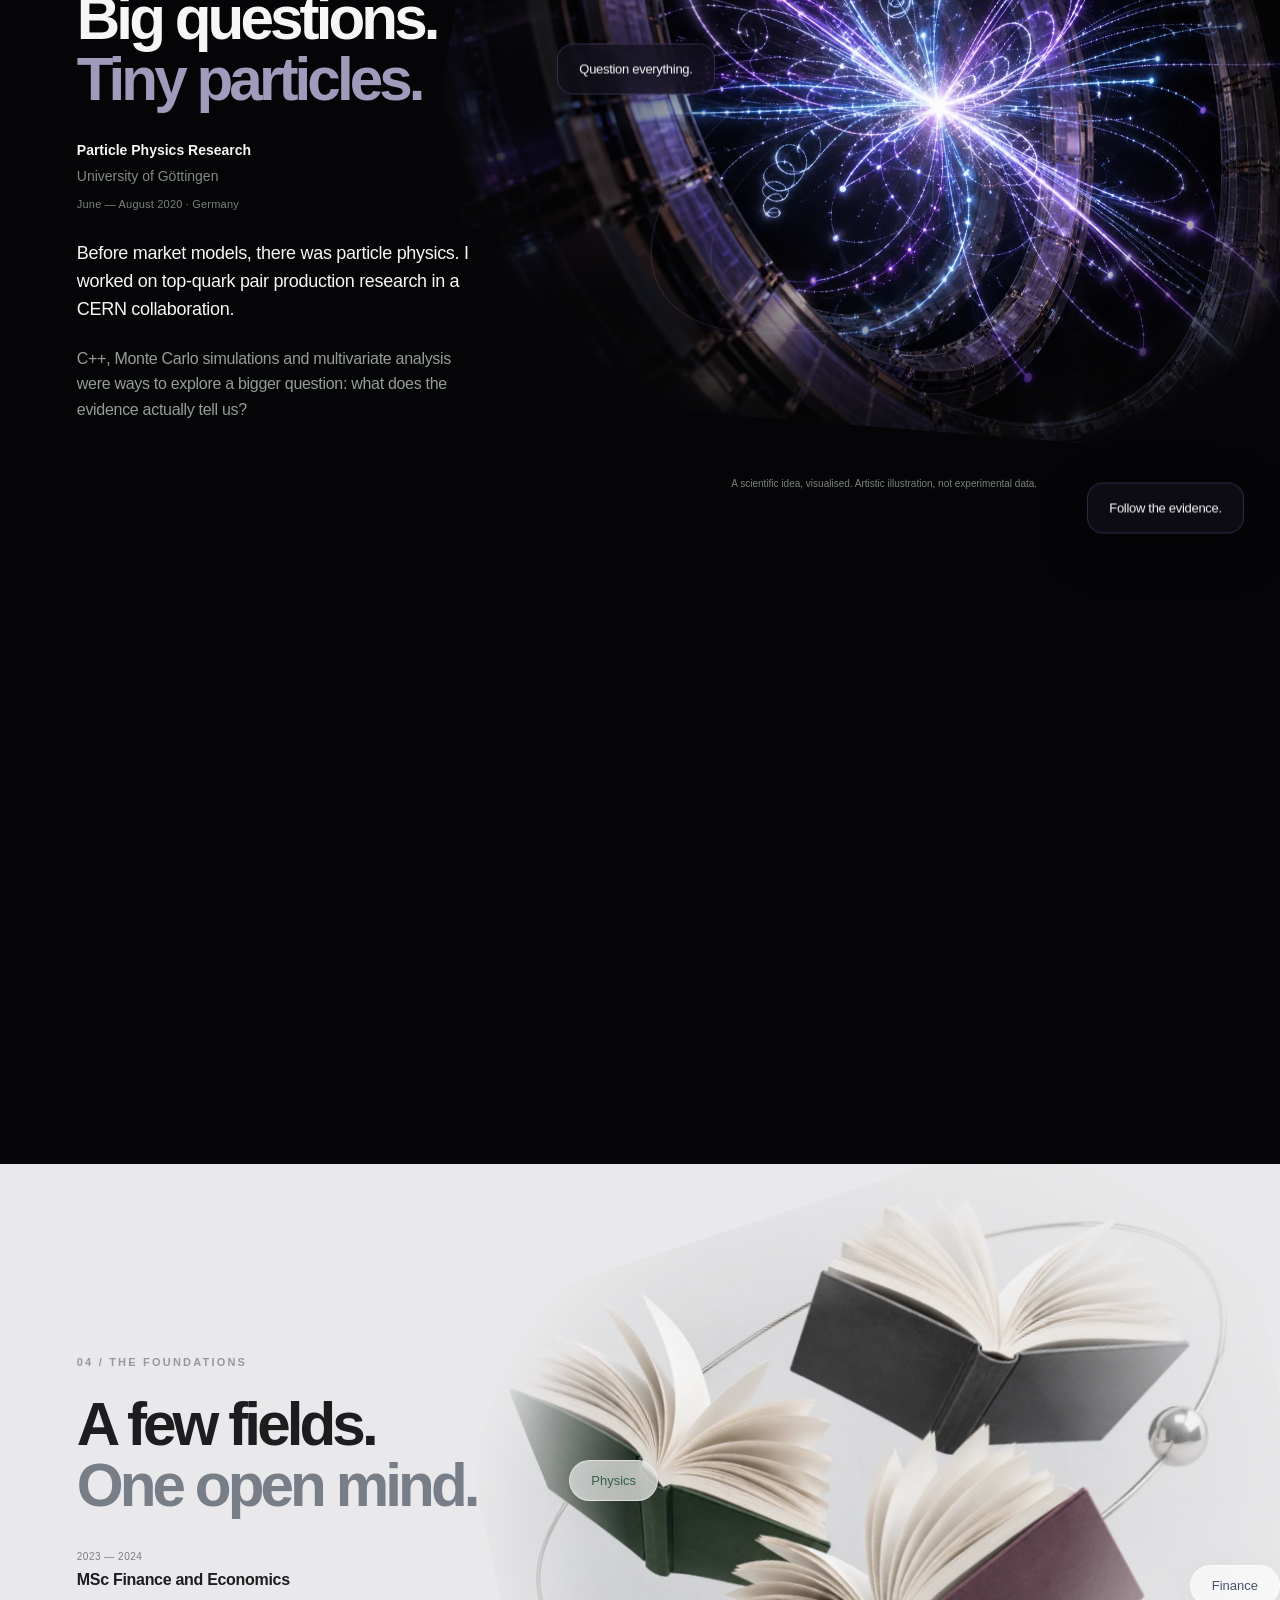
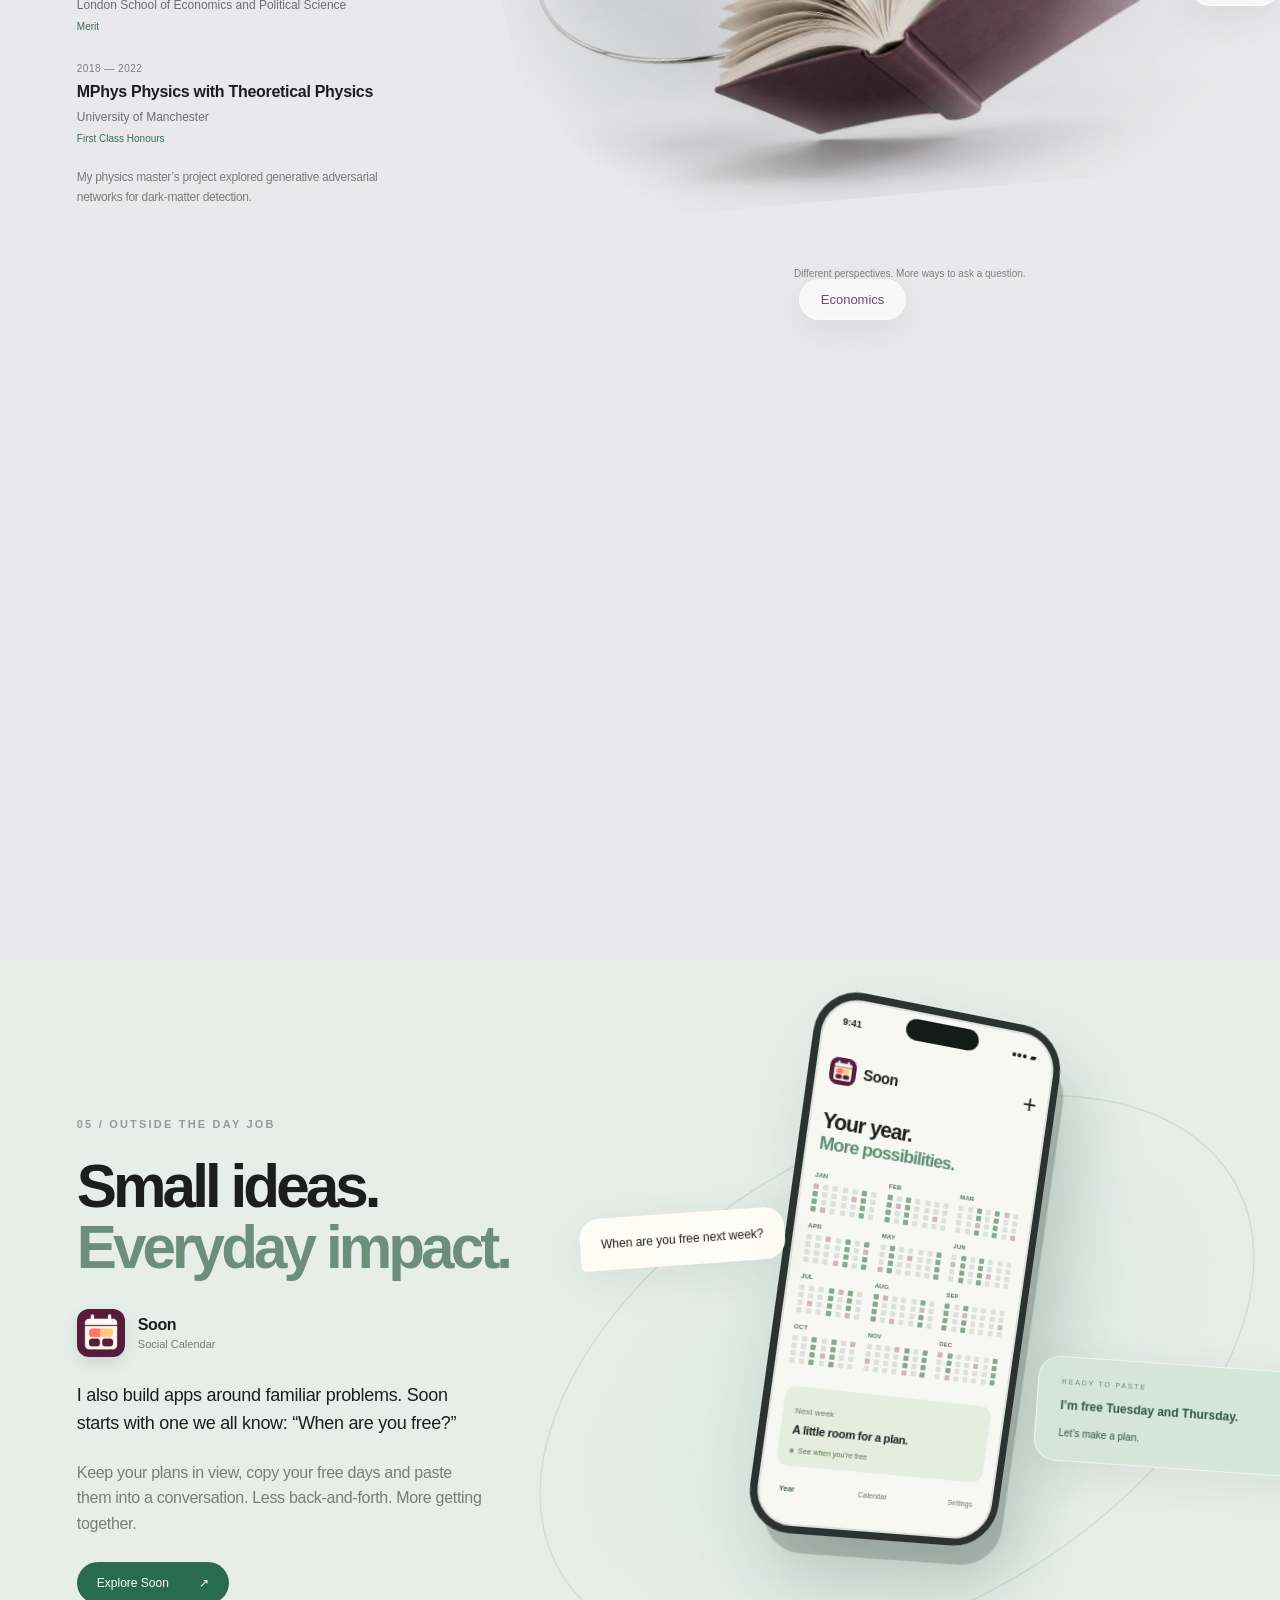
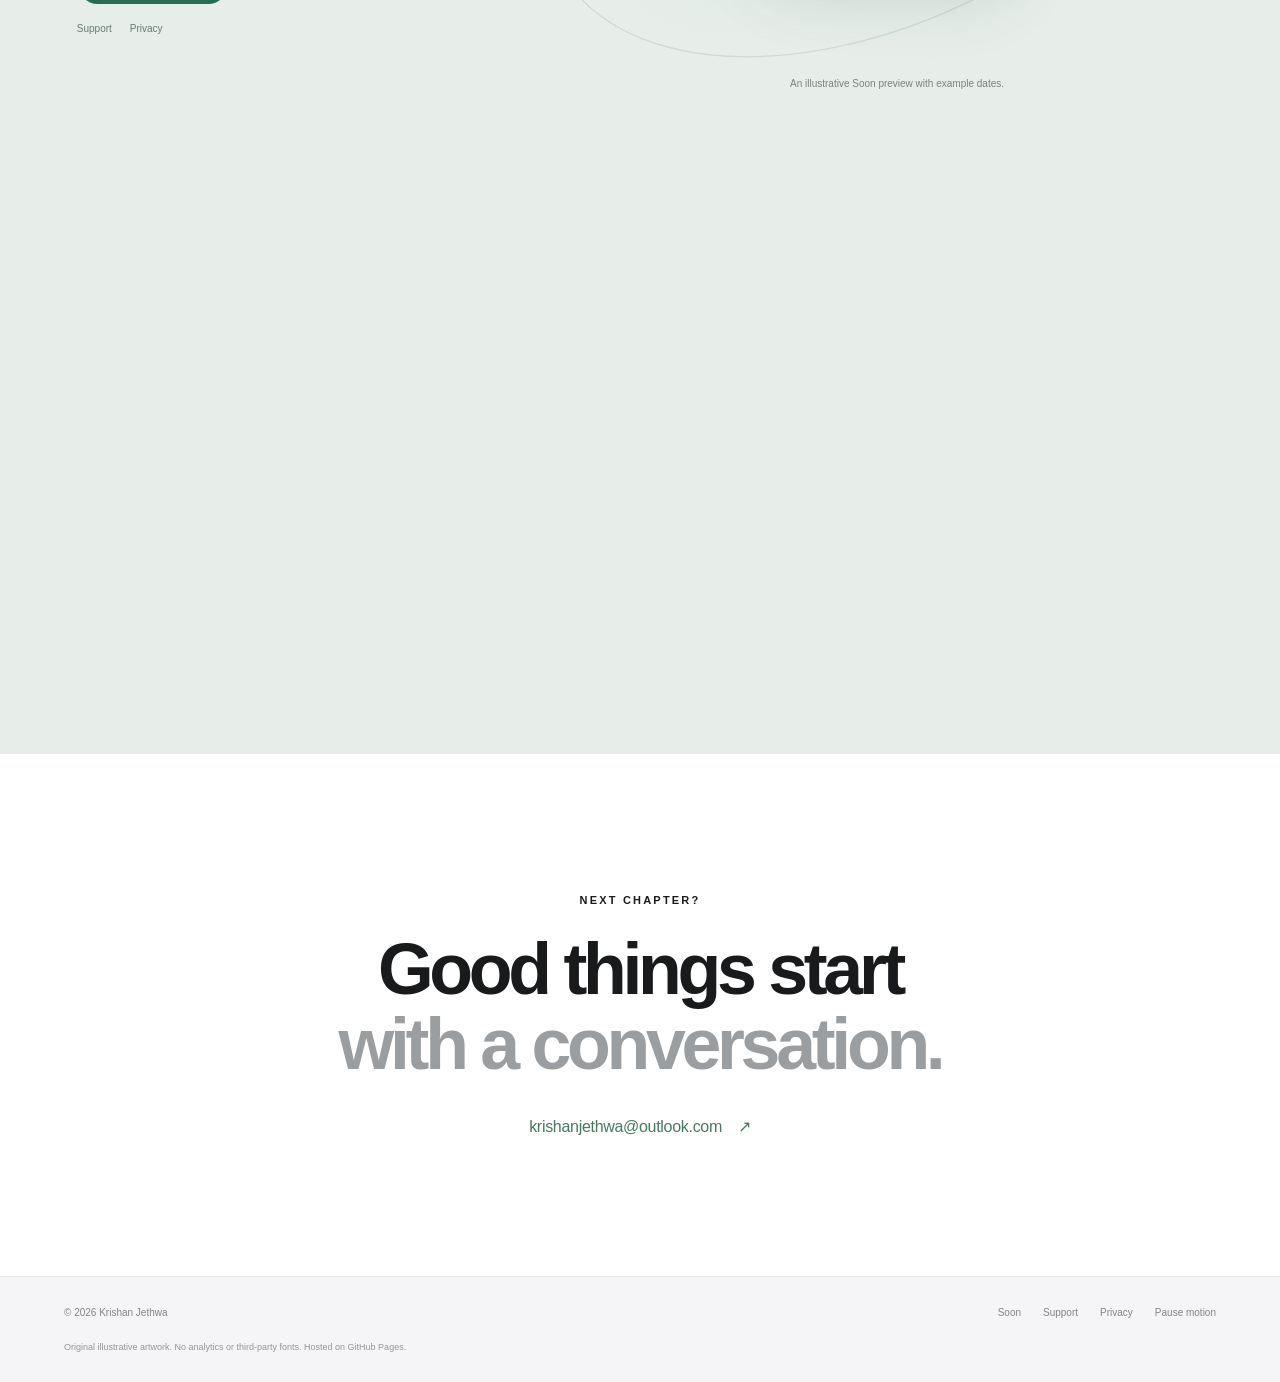
==== commit 6468e7c7: "Rename app website to Soon and align support and privacy branding" ====
--- a/index.html
+++ b/index.html
@@ -10,7 +10,7 @@
 </head>
 <body>
 <a class="skip" href="#main">Skip to content</a>
-<header class="site-header"><a class="identity" href="./" aria-label="Krishan Jethwa home">Krishan Jethwa</a><nav aria-label="Main navigation"><a href="#about">About</a><details class="app-menu"><summary>Apps <span aria-hidden="true">⌄</span></summary><div class="dropdown"><a href="./annum.html"><img src="./socialite-icon.png" width="36" height="36" alt=""><span><strong>Annum</strong><small>Social Calendar</small></span><span aria-hidden="true">↗</span></a></div></details><a class="nav-contact" href="mailto:krishanjethwa@outlook.com">Get in touch <span aria-hidden="true">↗</span></a></nav></header>
+<header class="site-header"><a class="identity" href="./" aria-label="Krishan Jethwa home">Krishan Jethwa</a><nav aria-label="Main navigation"><a href="#about">About</a><details class="app-menu"><summary>Apps <span aria-hidden="true">⌄</span></summary><div class="dropdown"><a href="./soon.html"><img src="./socialite-icon.png" width="36" height="36" alt=""><span><strong>Soon</strong><small>Social Calendar</small></span><span aria-hidden="true">↗</span></a></div></details><a class="nav-contact" href="mailto:krishanjethwa@outlook.com">Get in touch <span aria-hidden="true">↗</span></a></nav></header>
 <main id="main">
 <section class="hero" aria-labelledby="intro-title">
   <div class="hero-heading"><p class="eyebrow">Quantitative trader. Engineer. App builder.</p><h1 id="intro-title">Curiosity.<br><span>In motion.</span></h1><p>I find patterns. Build systems.<br>And make things people use.</p></div>
@@ -35,11 +35,11 @@
   <figure class="chapter-visual education-visual"><img class="visual-main" src="./assets/education.webp" width="1536" height="1024" alt="Three open books with sculptural pages and a silver orbit, representing physics, finance and economics." loading="lazy"><span class="subject subject-physics" aria-hidden="true">Physics</span><span class="subject subject-finance" aria-hidden="true">Finance</span><span class="subject subject-economics" aria-hidden="true">Economics</span><figcaption>Different perspectives. More ways to ask a question.</figcaption></figure>
 </div></section>
 <section class="chapter chapter-apps light" id="apps" data-chapter="4" aria-labelledby="apps-title"><div class="chapter-frame">
-  <div class="chapter-copy"><p class="eyebrow">05 / Outside the day job</p><h2 id="apps-title">Small ideas.<br><span>Everyday impact.</span></h2><div class="app-heading"><img src="./socialite-icon.png" width="48" height="48" alt=""><div><strong>Annum</strong><span>Social Calendar</span></div></div><p>I also build apps around familiar problems. Annum starts with one we all know: “When are you free?”</p><p class="secondary">Keep your plans in view, copy your free days and paste them into a conversation. Less back-and-forth. More getting together.</p><a class="button" href="./annum.html">Explore Annum <span aria-hidden="true">↗</span></a><div class="app-links"><a href="./support.html">Support</a><a href="./privacy.html">Privacy</a></div></div>
-  <figure class="chapter-visual app-visual"><div class="app-orbit" aria-hidden="true"></div><div class="phone-composition" aria-hidden="true"><div class="phone"><div class="phone-island"></div><div class="phone-status"><span>9:41</span><span>●●● ▰</span></div><div class="phone-header"><img src="./socialite-icon.png" width="32" height="32" alt=""><span>Annum</span><i>+</i></div><div class="phone-month"><span>Your year.</span><strong>More possibilities.</strong></div><div class="year-calendar"></div><div class="phone-card"><span>Next week</span><strong>A little room for a plan.</strong><div><i></i>See when you’re free</div></div><div class="phone-tabs"><span>Year</span><span>Calendar</span><span>Settings</span></div></div><div class="message-bubble message-question">When are you free next week?</div><div class="message-bubble message-answer"><small>READY TO PASTE</small>I’m free Tuesday and Thursday.<span>Let’s make a plan. <b>↗</b></span></div></div><figcaption>An illustrative Annum preview with example dates.</figcaption></figure>
+  <div class="chapter-copy"><p class="eyebrow">05 / Outside the day job</p><h2 id="apps-title">Small ideas.<br><span>Everyday impact.</span></h2><div class="app-heading"><img src="./socialite-icon.png" width="48" height="48" alt=""><div><strong>Soon</strong><span>Social Calendar</span></div></div><p>I also build apps around familiar problems. Soon starts with one we all know: “When are you free?”</p><p class="secondary">Keep your plans in view, copy your free days and paste them into a conversation. Less back-and-forth. More getting together.</p><a class="button" href="./soon.html">Explore Soon <span aria-hidden="true">↗</span></a><div class="app-links"><a href="./support.html">Support</a><a href="./privacy.html">Privacy</a></div></div>
+  <figure class="chapter-visual app-visual"><div class="app-orbit" aria-hidden="true"></div><div class="phone-composition" aria-hidden="true"><div class="phone"><div class="phone-island"></div><div class="phone-status"><span>9:41</span><span>●●● ▰</span></div><div class="phone-header"><img src="./socialite-icon.png" width="32" height="32" alt=""><span>Soon</span><i>+</i></div><div class="phone-month"><span>Your year.</span><strong>More possibilities.</strong></div><div class="year-calendar"></div><div class="phone-card"><span>Next week</span><strong>A little room for a plan.</strong><div><i></i>See when you’re free</div></div><div class="phone-tabs"><span>Year</span><span>Calendar</span><span>Settings</span></div></div><div class="message-bubble message-question">When are you free next week?</div><div class="message-bubble message-answer"><small>READY TO PASTE</small>I’m free Tuesday and Thursday.<span>Let’s make a plan. <b>↗</b></span></div></div><figcaption>An illustrative Soon preview with example dates.</figcaption></figure>
 </div></section>
 <section class="contact" id="contact"><p class="eyebrow">Next chapter?</p><h2>Good things start<br><span>with a conversation.</span></h2><a href="mailto:krishanjethwa@outlook.com">krishanjethwa@outlook.com <span aria-hidden="true">↗</span></a></section>
 </main>
-<footer><span>© 2026 Krishan Jethwa</span><div><a href="./annum.html">Annum</a><a href="./support.html">Support</a><a href="./privacy.html">Privacy</a><button class="motion-toggle" type="button" aria-pressed="false">Pause motion</button></div><p>Original illustrative artwork. No analytics or third-party fonts. Hosted on GitHub Pages.</p></footer>
+<footer><span>© 2026 Krishan Jethwa</span><div><a href="./soon.html">Soon</a><a href="./support.html">Support</a><a href="./privacy.html">Privacy</a><button class="motion-toggle" type="button" aria-pressed="false">Pause motion</button></div><p>Original illustrative artwork. No analytics or third-party fonts. Hosted on GitHub Pages.</p></footer>
 </body>
 </html>
